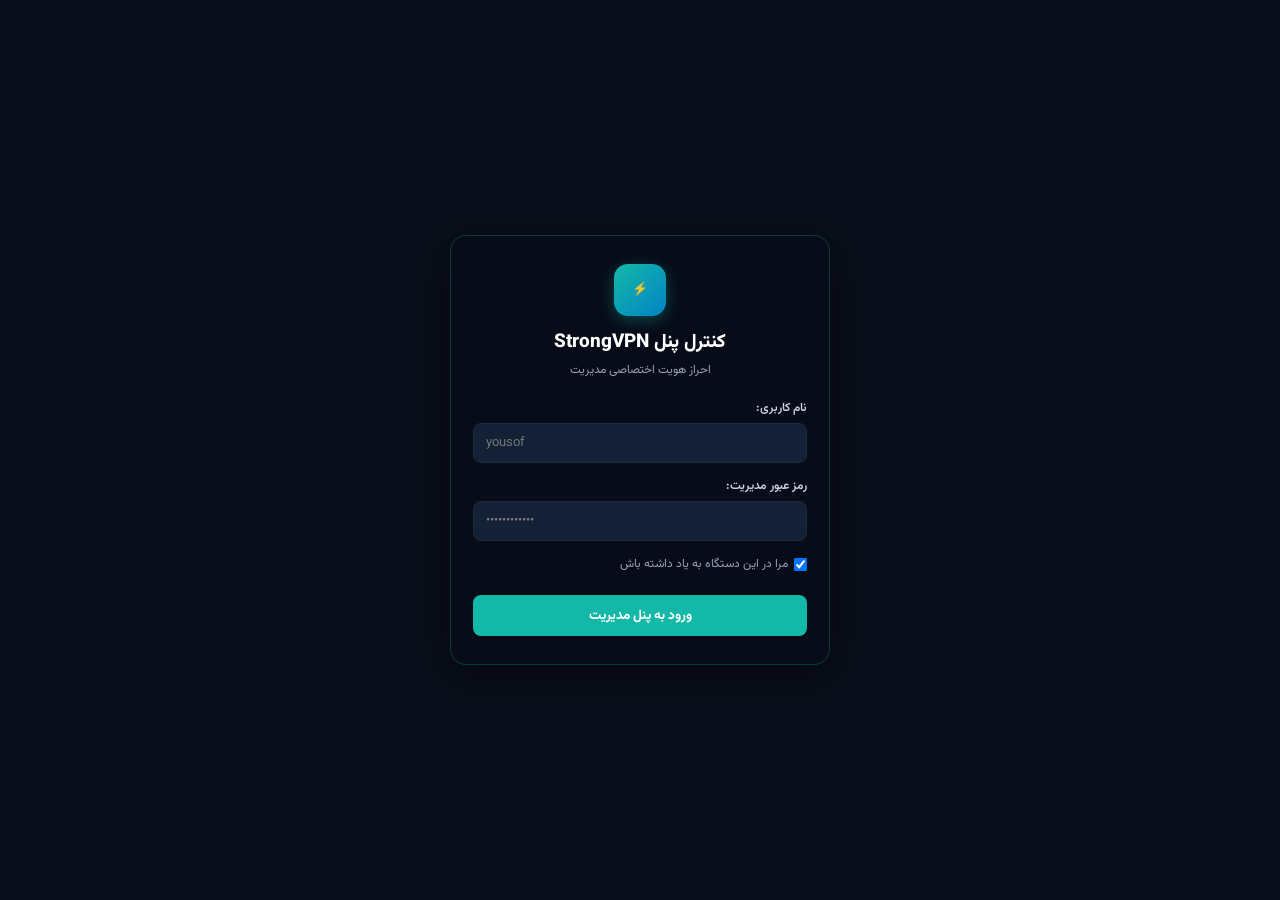
==== index.html @ 5b7fba74 "fix(panel): fix user info/renewal history modal button and api endpoints" ====
<!DOCTYPE html>
<html lang="fa" dir="rtl">
<head>
  <meta charset="utf-8">
  <meta name="viewport" content="width=device-width, initial-scale=1.0, maximum-scale=1.0, user-scalable=no, viewport-fit=cover">
  <meta name="apple-mobile-web-app-capable" content="yes">
  <meta name="apple-mobile-web-app-status-bar-style" content="black-translucent">
  <meta name="format-detection" content="telephone=no">
  <title>کنترل پنل مدیریت StrongVPN</title>
  <link rel="preconnect" href="https://fonts.googleapis.com">
  <link rel="preconnect" href="https://fonts.gstatic.com" crossorigin>
  <link href="https://fonts.googleapis.com/css2?family=Vazirmatn:wght@300;400;500;600;700;800;900&display=swap" rel="stylesheet">
  <style>
    
    /* ===== THEME & DESIGN TOKENS (HIGH-END VISUAL DESIGN & MINIMALIST UI) ===== */
    :root {
      --sidebar-w: 220px;
      --sidebar-bg: #0b1120;
      --sidebar-border: rgba(255, 255, 255, 0.06);
      --sidebar-hover: #131c31;
      --sidebar-text: #94a3b8;
      --sidebar-text-active: #ffffff;
      --teal: #14b8a6;
      --teal-hover: #0d9488;
      --teal-soft: rgba(20, 184, 166, 0.12);
      --bg-main: #f3f6fa;
      --card-bg: #ffffff;
      --card-border: #e2e8f0;
      --card-border-subtle: #f1f5f9;
      --text-main: #0f172a;
      --text-muted: #64748b;
      --text-sub: #94a3b8;
      --text: #0f172a;
      --input-bg: #ffffff;
      --input-border: #cbd5e1;
      --input-focus: #14b8a6;
      --table-stripe: #f8fafc;
      --table-hover: rgba(20, 184, 166, 0.04);
      --table-header-bg: #f8fafc;
      --modal-bg: #ffffff;
      --modal-border: #e2e8f0;
      --pill-inactive-bg: #f1f5f9;
      --pill-inactive-border: #e2e8f0;
      --pill-inactive-text: #475569;
      --pill-active-bg: #14b8a6;
      --pill-active-text: #ffffff;
      --card-shadow: 0 1px 3px rgba(15, 23, 42, 0.04), 0 4px 12px rgba(15, 23, 42, 0.02);
      --danger: #ef4444;
      --danger-bg: #fef2f2;
      --danger-border: #fecaca;
      --warning: #f59e0b;
      --warning-bg: #fffbeb;
      --warning-border: #fde68a;
      --success: #10b981;
      --success-bg: #ecfdf5;
      --success-border: #a7f3d0;
      --accent: #14b8a6;
      --accent-rgb: 20, 184, 166;
      --primary: #14b8a6;
      --font-base: 13px;
      --radius: 12px;
      --radius-sm: 8px;
    }

    [data-theme="dark"] {
      --sidebar-bg: #070c18;
      --sidebar-border: rgba(255, 255, 255, 0.06);
      --sidebar-hover: #10192d;
      --sidebar-text: #94a3b8;
      --sidebar-text-active: #38bdf8;
      --bg-main: #070b14;
      --card-bg: #0d1527;
      --card-border: rgba(255, 255, 255, 0.08);
      --card-border-subtle: rgba(255, 255, 255, 0.04);
      --text-main: #f8fafc;
      --text-muted: #94a3b8;
      --text-sub: #64748b;
      --text: #f8fafc;
      --input-bg: #121c32;
      --input-border: rgba(255, 255, 255, 0.12);
      --input-focus: #14b8a6;
      --table-stripe: rgba(255, 255, 255, 0.015);
      --table-hover: rgba(20, 184, 166, 0.08);
      --table-header-bg: #0a1120;
      --modal-bg: #0d1527;
      --modal-border: rgba(255, 255, 255, 0.1);
      --pill-inactive-bg: rgba(255, 255, 255, 0.05);
      --pill-inactive-border: rgba(255, 255, 255, 0.08);
      --pill-inactive-text: #94a3b8;
      --pill-active-bg: #14b8a6;
      --pill-active-text: #ffffff;
      --card-shadow: 0 4px 20px -2px rgba(0, 0, 0, 0.45);
      --danger-bg: rgba(239, 68, 68, 0.12);
      --danger-border: rgba(239, 68, 68, 0.25);
      --warning-bg: rgba(245, 158, 11, 0.12);
      --warning-border: rgba(245, 158, 11, 0.25);
      --success-bg: rgba(16, 185, 129, 0.12);
      --success-border: rgba(16, 185, 129, 0.25);
    }

    /* Tabular numbers for clean financial & traffic metrics */
    .data-table td, .metric-val, .users-kpi-value, .badge, .status-tag, .traffic-bytes {
      font-variant-numeric: tabular-nums;
    }

    /* Modern Theme Toggle Button */
    .theme-toggle-btn {
      width: 36px;
      height: 36px;
      border-radius: 10px;
      background: var(--pill-inactive-bg);
      border: 1px solid var(--pill-inactive-border);
      color: var(--text-main);
      display: inline-flex;
      align-items: center;
      justify-content: center;
      cursor: pointer;
      transition: all 0.2s cubic-bezier(0.16, 1, 0.3, 1);
      flex-shrink: 0;
    }
    .theme-toggle-btn:hover {
      background: var(--teal-soft);
      color: var(--teal);
      border-color: rgba(20, 184, 166, 0.35);
      transform: translateY(-1px);
    }
    .theme-toggle-btn:active {
      transform: scale(0.95);
    }
    [data-theme="dark"] .theme-toggle-btn .moon-icon { display: none; }
    [data-theme="dark"] .theme-toggle-btn .sun-icon { display: block; }
    :root:not([data-theme="dark"]) .theme-toggle-btn .sun-icon { display: none; }
    :root:not([data-theme="dark"]) .theme-toggle-btn .moon-icon { display: block; }

    /* Quick Search Input with Clear Button */
    .quick-search-box {
      position: relative;
      display: inline-flex;
      align-items: center;
    }
    .quick-search-box input {
      padding-right: 32px !important;
      padding-left: 28px !important;
      height: 36px;
      border-radius: 10px;
      background: var(--input-bg);
      color: var(--text-main);
      border: 1px solid var(--input-border);
      font-family: inherit;
      font-size: 12px;
      transition: all 0.2s;
    }
    .quick-search-box input:focus {
      border-color: var(--teal);
      box-shadow: 0 0 0 3px rgba(20, 184, 166, 0.15);
      outline: none;
    }
    .quick-search-box .search-svg-icon {
      position: absolute;
      right: 10px;
      color: var(--text-muted);
      pointer-events: none;
    }
    .quick-search-box .search-clear-btn {
      position: absolute;
      left: 8px;
      width: 18px;
      height: 18px;
      border-radius: 50%;
      background: rgba(148, 163, 184, 0.2);
      border: none;
      color: var(--text-muted);
      display: none;
      align-items: center;
      justify-content: center;
      font-size: 10px;
      cursor: pointer;
      line-height: 1;
      transition: all 0.15s;
    }
    .quick-search-box .search-clear-btn:hover {
      background: rgba(239, 68, 68, 0.2);
      color: var(--danger);
    }

    /* ===== UNIFIED USERS TOOLBAR & CATEGORY / SORT BAR ===== */
    .users-toolbar-container {
      display: flex;
      flex-direction: column;
      gap: 12px;
      margin-bottom: 14px;
    }
    .users-toolbar-row {
      display: flex;
      align-items: center;
      justify-content: space-between;
      gap: 12px;
      flex-wrap: wrap;
    }
    .segmented-filter-bar {
      display: inline-flex;
      background: var(--pill-inactive-bg);
      border: 1px solid var(--pill-inactive-border);
      border-radius: 9999px;
      padding: 3px;
      gap: 3px;
      overflow-x: auto;
      max-width: 100%;
      scrollbar-width: none;
      -webkit-overflow-scrolling: touch;
    }
    .segmented-filter-bar::-webkit-scrollbar { display: none; }
    .seg-btn {
      display: inline-flex;
      align-items: center;
      gap: 6px;
      padding: 5px 13px;
      font-size: 12px;
      font-weight: 500;
      color: var(--pill-inactive-text);
      background: transparent;
      border: none;
      border-radius: 9999px;
      cursor: pointer;
      transition: all 0.2s cubic-bezier(0.16, 1, 0.3, 1);
      white-space: nowrap;
      font-family: inherit;
    }
    .seg-btn:hover {
      color: var(--text-main);
      background: rgba(255, 255, 255, 0.08);
    }
    .seg-btn.active {
      color: var(--pill-active-text) !important;
      background: var(--pill-active-bg) !important;
      font-weight: 600;
      box-shadow: 0 1px 4px rgba(20, 184, 166, 0.35);
    }
    .status-indicator-dot {
      width: 7px;
      height: 7px;
      border-radius: 50%;
      display: inline-block;
    }
    .status-indicator-dot.online { background: #10b981; box-shadow: 0 0 6px rgba(16, 185, 129, 0.6); }
    .status-indicator-dot.depleting { background: #f59e0b; box-shadow: 0 0 6px rgba(245, 158, 11, 0.6); }
    .status-indicator-dot.ended { background: #ef4444; box-shadow: 0 0 6px rgba(239, 68, 68, 0.6); }
    .status-indicator-dot.disabled { background: #94a3b8; }

    /* Sort Control Bar & Pills */
    .sort-control-bar {
      display: inline-flex;
      align-items: center;
      gap: 8px;
      flex-wrap: wrap;
    }
    .sort-bar-label {
      display: inline-flex;
      align-items: center;
      gap: 5px;
      font-size: 11.5px;
      font-weight: 600;
      color: var(--text-muted);
    }
    .sort-pills-group {
      display: inline-flex;
      background: var(--pill-inactive-bg);
      border: 1px solid var(--pill-inactive-border);
      border-radius: 9999px;
      padding: 2px;
      gap: 2px;
    }
    .sort-pill-btn {
      display: inline-flex;
      align-items: center;
      gap: 5px;
      padding: 4px 11px;
      font-size: 11.5px;
      font-weight: 500;
      color: var(--pill-inactive-text);
      background: transparent;
      border: none;
      border-radius: 9999px;
      cursor: pointer;
      transition: all 0.18s cubic-bezier(0.16, 1, 0.3, 1);
      white-space: nowrap;
      font-family: inherit;
    }
    .sort-pill-btn:hover {
      color: var(--text-main);
    }
    .sort-pill-btn.active {
      color: #ffffff !important;
      background: #0d9488 !important;
      font-weight: 600;
      box-shadow: 0 1px 3px rgba(13, 148, 136, 0.35);
    }
    .users-count-pill {
      display: inline-flex;
      align-items: center;
      gap: 5px;
      font-size: 11px;
      font-weight: 600;
      color: var(--teal);
      background: var(--teal-soft);
      padding: 3px 9px;
      border-radius: 9999px;
      border: 1px solid rgba(20, 184, 166, 0.25);
    }
    .sort-icon-indicator {
      font-size: 11px;
      color: var(--teal);
      margin-right: 4px;
    }


    * { box-sizing: border-box; margin: 0; padding: 0; font-family: 'Vazirmatn', -apple-system, BlinkMacSystemFont, sans-serif; }
    html, body { background-color: var(--bg-main); color: var(--text-main); font-size: var(--font-base); direction: rtl; }

    /* ---------------- LOGIN SCREEN ---------------- */
    #loginView {
      min-height: 100vh;
      display: flex;
      align-items: center;
      justify-content: center;
      background: #090e1a;
      padding: 16px;
    }
    .login-card {
      width: 100%;
      max-width: 380px;
      background: var(--sidebar-bg);
      border: 1px solid rgba(20, 184, 166, 0.25);
      box-shadow: 0 10px 40px rgba(0,0,0,0.5);
      border-radius: 16px;
      padding: 28px 22px;
      text-align: center;
      color: #fff;
    }
    .login-card.shake { animation: shakeAnim 0.35s ease-in-out; }
    @keyframes shakeAnim {
      0%, 100% { transform: translateX(0); }
      20%, 60% { transform: translateX(-8px); }
      40%, 80% { transform: translateX(8px); }
    }
    .login-logo {
      width: 52px;
      height: 52px;
      border-radius: 14px;
      background: linear-gradient(135deg, #14b8a6, #0284c7);
      display: flex;
      align-items: center;
      justify-content: center;
      margin: 0 auto 12px;
      box-shadow: 0 4px 15px rgba(20, 184, 166, 0.35);
    }
    .login-card h2 { font-size: 19px; font-weight: 800; margin-bottom: 4px; }
    .login-card p { font-size: 12px; color: var(--sidebar-text); margin-bottom: 20px; }
    .login-error {
      background: rgba(239, 68, 68, 0.15);
      border: 1px solid rgba(239, 68, 68, 0.3);
      color: #f87171;
      padding: 8px 12px;
      border-radius: 8px;
      font-size: 12px;
      font-weight: 600;
      margin-bottom: 14px;
      display: none;
    }
    .login-field { margin-bottom: 14px; text-align: right; }
    .login-field label { display: block; font-size: 12px; font-weight: 600; color: #cbd5e1; margin-bottom: 6px; }
    .login-field input {
      width: 100%;
      background: #142036;
      border: 1px solid #1e293b;
      border-radius: 8px;
      color: #fff;
      padding: 9px 12px;
      font-size: 13px;
      outline: none;
      transition: border 0.15s;
    }
    .login-field input:focus { border-color: var(--teal); }
    .login-btn {
      width: 100%;
      background: var(--teal);
      color: #fff;
      border: none;
      padding: 10px;
      border-radius: 8px;
      font-size: 13.5px;
      font-weight: 700;
      cursor: pointer;
      transition: background 0.15s;
      margin-top: 6px;
    }
    .login-btn:hover { background: var(--teal-hover); }

    /* ---------------- MAIN APP SHELL ---------------- */
    #appShell { display: none; }

    /* ---------------- FIXED SIDEBAR (210px) ---------------- */
    .sidebar {
      position: fixed;
      top: 0;
      right: 0;
      bottom: 0;
      width: var(--sidebar-w);
      background: var(--sidebar-bg);
      border-left: 1px solid rgba(255, 255, 255, 0.07);
      display: flex;
      flex-direction: column;
      justify-content: space-between;
      z-index: 100;
      padding: 14px 10px;
      user-select: none;
    }
    .brand-box {
      display: flex;
      align-items: center;
      gap: 10px;
      padding: 4px 6px 14px;
      border-bottom: 1px solid rgba(255, 255, 255, 0.08);
      margin-bottom: 12px;
    }
    .brand-icon {
      width: 32px;
      height: 32px;
      border-radius: 8px;
      background: linear-gradient(135deg, #14b8a6, #0284c7);
      display: flex;
      align-items: center;
      justify-content: center;
      color: #fff;
      font-size: 16px;
      flex-shrink: 0;
    }
    .brand-title { font-size: 14px; font-weight: 800; color: #fff; line-height: 1.2; }
    .brand-sub { font-size: 10.5px; color: var(--sidebar-text); }

    .nav-sections { flex: 1; overflow-y: auto; display: flex; flex-direction: column; gap: 4px; }
    .nav-section-label {
      font-size: 10px;
      font-weight: 700;
      color: #475569;
      text-transform: uppercase;
      padding: 10px 8px 4px;
      letter-spacing: 0.5px;
    }
    .nav-item {
      background: transparent;
      border: none;
      color: var(--sidebar-text);
      display: flex;
      align-items: center;
      gap: 9px;
      padding: 8px 10px;
      border-radius: 8px;
      font-size: 12.5px;
      font-weight: 500;
      cursor: pointer;
      width: 100%;
      text-align: right;
      transition: all 0.15s ease;
      position: relative;
    }
    .nav-item:hover {
      background: var(--sidebar-hover);
      color: #f8fafc;
    }
    .nav-item.active {
      background: var(--teal-soft);
      color: var(--teal);
      font-weight: 700;
    }
    .nav-item.active::before {
      content: '';
      position: absolute;
      right: 0;
      top: 6px;
      bottom: 6px;
      width: 3px;
      background: var(--teal);
      border-radius: 0 4px 4px 0;
    }
    .nav-badge {
      margin-right: auto;
      background: #1e293b;
      color: #cbd5e1;
      font-size: 10px;
      font-weight: 700;
      padding: 1px 6px;
      border-radius: 999px;
    }
    .nav-item.active .nav-badge {
      background: var(--teal);
      color: #fff;
    }

    .sidebar-footer {
      border-top: 1px solid rgba(255, 255, 255, 0.08);
      padding-top: 10px;
      display: flex;
      flex-direction: column;
      gap: 8px;
    }
    .status-mini-card {
      background: #132038;
      border: 1px solid rgba(255,255,255,0.06);
      border-radius: 8px;
      padding: 8px 10px;
      display: flex;
      align-items: center;
      justify-content: space-between;
      font-size: 11px;
      color: #cbd5e1;
    }
    .status-dot {
      width: 7px;
      height: 7px;
      border-radius: 50%;
      background: var(--success);
      display: inline-block;
    }
    .btn-side-action {
      background: transparent;
      border: 1px solid rgba(255, 255, 255, 0.1);
      color: var(--sidebar-text);
      padding: 6px 10px;
      border-radius: 6px;
      font-size: 11.5px;
      cursor: pointer;
      text-align: center;
      transition: all 0.15s;
    }
    .btn-side-action:hover { background: rgba(255,255,255,0.05); color: #fff; }
    .btn-side-action.danger:hover { border-color: rgba(239,68,68,0.4); color: #f87171; }

    /* ---------------- MAIN CONTENT AREA ---------------- */
    .main-content {
      margin-right: var(--sidebar-w);
      min-height: 100vh;
      background: var(--bg-main);
      padding: 14px 20px 80px;
      display: flex;
      flex-direction: column;
      overflow-x: hidden;
      box-sizing: border-box;
      max-width: calc(100vw - var(--sidebar-w));
    }

    /* Top Header Bar */
    .top-header {
      display: flex;
      align-items: center;
      justify-content: space-between;
      gap: 12px;
      margin-bottom: 12px;
      padding-bottom: 10px;
      border-bottom: 1px solid var(--card-border);
      flex-wrap: wrap;
    }
    .header-titles h1 { font-size: 17px; font-weight: 800; color: var(--text-main); margin: 0; }
    .header-titles p { font-size: 11.5px; color: var(--text-muted); margin: 2px 0 0; }
    .header-controls {
      display: flex;
      align-items: center;
      gap: 8px;
      flex-wrap: wrap;
    }
    .quick-search-box {
      position: relative;
      min-width: 220px;
    }
    .quick-search-box input {
      width: 100%;
      height: 32px;
      background: #fff;
      border: 1px solid var(--card-border);
      border-radius: 8px;
      padding: 0 30px 0 10px;
      font-size: 12px;
      outline: none;
      transition: border 0.15s;
    }
    .quick-search-box input:focus { border-color: var(--teal); }
    .quick-search-box .icon {
      position: absolute;
      right: 9px;
      top: 50%;
      transform: translateY(-50%);
      color: var(--text-sub);
      font-size: 13px;
    }
    .btn-refresh {
      height: 32px;
      padding: 0 12px;
      background: #fff;
      border: 1px solid var(--card-border);
      border-radius: 8px;
      color: var(--text-main);
      font-size: 12px;
      font-weight: 600;
      cursor: pointer;
      display: inline-flex;
      align-items: center;
      gap: 6px;
      transition: all 0.15s;
    }
    .btn-refresh:hover { border-color: var(--teal); color: var(--teal); }
    .hamburger-btn {
      display: none;
      height: 32px;
      padding: 0 10px;
      background: #fff;
      border: 1px solid var(--card-border);
      border-radius: 8px;
      font-size: 16px;
      cursor: pointer;
    }

    /* Card System */
    .card {
      background: var(--card-bg);
      border: 1px solid var(--card-border);
      border-radius: var(--radius);
      padding: 14px;
      margin-bottom: 12px;
      box-shadow: 0 1px 2px rgba(0, 0, 0, 0.03);
    }
    .card-header {
      display: flex;
      align-items: center;
      justify-content: space-between;
      margin-bottom: 12px;
      padding-bottom: 8px;
      border-bottom: 1px solid var(--card-border);
    }
    .card-title {
      font-size: 13.5px;
      font-weight: 700;
      color: var(--text-main);
      display: flex;
      align-items: center;
      gap: 7px;
    }
    .card-subtitle { font-size: 11px; color: var(--text-muted); font-weight: normal; }

    /* Metrics Bar (4 Indicators) */
    .metrics-bar {
      display: grid;
      grid-template-columns: repeat(4, 1fr);
      gap: 12px;
      margin-bottom: 12px;
    }
    .metric-card {
      background: #fff;
      border: 1px solid var(--card-border);
      border-radius: var(--radius);
      padding: 12px 14px;
      box-shadow: 0 1px 2px rgba(0, 0, 0, 0.03);
      display: flex;
      flex-direction: column;
      justify-content: space-between;
    }
    .metric-top {
      display: flex;
      align-items: center;
      justify-content: space-between;
      font-size: 11.5px;
      color: var(--text-muted);
      margin-bottom: 4px;
    }
    .metric-badge {
      font-size: 10px;
      font-weight: 600;
      padding: 2px 6px;
      border-radius: 6px;
      background: #f1f5f9;
      color: var(--text-muted);
    }
    .metric-badge.live { background: rgba(16, 185, 129, 0.12); color: #059669; }
    .metric-badge.teal { background: rgba(20, 184, 166, 0.12); color: #0d9488; }
    .metric-val {
      font-size: 22px;
      font-weight: 800;
      color: var(--text-main);
      line-height: 1.1;
      font-variant-numeric: tabular-nums;
      margin-bottom: 2px;
    }
    .metric-sub { font-size: 11px; color: var(--text-sub); }

    /* Compact 2-Col Overview Layout */
    .overview-grid {
      display: grid;
      grid-template-columns: 1fr 1fr;
      gap: 12px;
    }
    .status-list {
      display: flex;
      flex-direction: column;
      gap: 8px;
    }
    .status-row {
      display: flex;
      align-items: center;
      justify-content: space-between;
      padding: 8px 10px;
      background: #f8fafc;
      border: 1px solid var(--card-border);
      border-radius: 8px;
      font-size: 12px;
    }
    .status-tag {
      display: inline-flex;
      align-items: center;
      gap: 6px;
      font-size: 11.5px;
      font-weight: 600;
    }
    .dot { width: 7px; height: 7px; border-radius: 50%; }
    .dot.green { background: var(--success); }
    .dot.red { background: var(--danger); }
    .dot.yellow { background: var(--warning); }
    .dot.teal { background: var(--teal); }
    .dot.gray { background: #94a3b8; }

    .quick-actions-grid {
      display: grid;
      grid-template-columns: 1fr 1fr;
      gap: 8px;
    }
    .quick-act-btn {
      background: #f8fafc;
      border: 1px solid var(--card-border);
      border-radius: 8px;
      padding: 10px;
      font-size: 12px;
      font-weight: 600;
      color: var(--text-main);
      cursor: pointer;
      display: flex;
      align-items: center;
      gap: 8px;
      transition: all 0.15s;
    }
    .quick-act-btn:hover {
      background: #fff;
      border-color: var(--teal);
      color: var(--teal);
      box-shadow: 0 2px 6px rgba(0,0,0,0.05);
    }

    /* Tab Panels */
    .tab-panel { display: none; }
    .tab-panel.active { display: block; }

    /* Segmented Filter Bar */
    .segmented-filter-bar {
      display: flex;
      align-items: center;
      gap: 6px;
      background: #e2e8f0;
      padding: 3px;
      border-radius: 10px;
      margin-bottom: 12px;
      overflow-x: auto;
    }
    .seg-btn {
      background: transparent;
      border: none;
      color: var(--text-muted);
      padding: 6px 12px;
      border-radius: 8px;
      font-size: 12px;
      font-weight: 600;
      cursor: pointer;
      display: inline-flex;
      align-items: center;
      gap: 6px;
      white-space: nowrap;
      transition: all 0.15s;
    }
    .seg-btn.active {
      background: #fff;
      color: var(--text-main);
      box-shadow: 0 1px 3px rgba(0,0,0,0.08);
    }

    /* Table Styles */
    .table-wrap {
      overflow-x: auto;
      border: 1px solid var(--card-border);
      border-radius: 8px;
      background: #fff;
    }
    table.data-table {
      width: 100%;
      border-collapse: collapse;
      text-align: right;
      font-size: 12.5px;
    }
    table.data-table thead tr {
      background: #f8fafc;
      border-bottom: 1px solid var(--card-border);
      color: var(--text-muted);
      font-size: 11.5px;
      font-weight: 600;
    }
    table.data-table th { padding: 10px 12px; white-space: nowrap; }
    table.data-table td { padding: 10px 12px; border-bottom: 1px solid #f1f5f9; vertical-align: middle; }
    table.data-table tbody tr:hover { background: #f8fafc; }

    .empty-state {
      text-align: center;
      padding: 28px 16px;
      color: var(--text-muted);
      font-size: 12.5px;
    }
    .empty-state-icon { font-size: 28px; margin-bottom: 6px; }

    /* Alert Banner */
    .alert-banner {
      padding: 9px 12px;
      border-radius: 8px;
      font-size: 12px;
      font-weight: 600;
      display: flex;
      align-items: center;
      gap: 8px;
      margin-bottom: 12px;
    }
    .alert-banner.warning {
      background: var(--warning-bg);
      border: 1px solid #fde68a;
      color: #b45309;
    }
    .alert-banner.danger {
      background: var(--danger-bg);
      border: 1px solid var(--danger-border);
      color: #b91c1c;
    }

    /* Form Rows & Inputs */
    .form-row-inline {
      display: grid;
      grid-template-columns: 180px 1fr;
      align-items: center;
      gap: 12px;
      padding: 8px 0;
      border-bottom: 1px solid #f1f5f9;
    }
    .form-row-inline:last-child { border-bottom: none; }
    .form-row-inline label {
      font-size: 12.5px;
      font-weight: 600;
      color: var(--text-main);
    }
    .form-input {
      height: 34px;
      border: 1px solid var(--card-border);
      border-radius: 6px;
      padding: 0 10px;
      font-size: 12.5px;
      color: var(--text-main);
      background: #fff;
      outline: none;
      width: 100%;
      transition: border 0.15s;
    }
    .form-input:focus { border-color: var(--teal); }
    textarea.form-input {
      height: auto;
      min-height: 70px;
      padding: 8px 10px;
      line-height: 1.4;
    }

    /* Danger Zone */
    .danger-zone-card {
      background: var(--danger-bg);
      border: 1px solid var(--danger-border);
      border-radius: var(--radius);
      padding: 14px;
      margin-top: 14px;
    }
    .danger-zone-header {
      display: flex;
      align-items: center;
      gap: 6px;
      color: #991b1b;
      font-size: 13px;
      font-weight: 700;
      margin-bottom: 6px;
    }
    .danger-zone-desc { font-size: 11.5px; color: #b91c1c; margin-bottom: 12px; }

    /* Announcement 2-Column Grid */
    .announcement-grid {
      display: grid;
      grid-template-columns: 1.2fr 1fr;
      gap: 16px;
      align-items: start;
    }
    .type-selector {
      display: flex;
      gap: 6px;
      margin-bottom: 12px;
    }
    .type-chip {
      flex: 1;
      padding: 6px 8px;
      border: 1px solid var(--card-border);
      border-radius: 6px;
      font-size: 11.5px;
      font-weight: 600;
      text-align: center;
      cursor: pointer;
      background: #f8fafc;
      color: var(--text-muted);
      transition: all 0.15s;
    }
    .type-chip.selected {
      background: var(--teal-soft);
      border-color: var(--teal);
      color: var(--teal);
    }

    /* Mobile Popup Preview Frame */
    .phone-preview-box {
      background: #0f172a;
      border: 1px solid #334155;
      border-radius: 18px;
      padding: 18px 14px;
      color: #fff;
      box-shadow: 0 10px 25px rgba(0,0,0,0.15);
      position: sticky;
      top: 14px;
    }
    .phone-preview-title {
      font-size: 11px;
      color: #94a3b8;
      text-align: center;
      margin-bottom: 12px;
      font-weight: 600;
    }
    .preview-modal-card {
      background: #1e293b;
      border: 1px solid #38bdf8;
      border-radius: 14px;
      padding: 16px;
      text-align: center;
      transition: all 0.2s;
    }
    .prev-icon { font-size: 26px; margin-bottom: 6px; }
    .prev-title { font-size: 14px; font-weight: 700; color: #fff; margin-bottom: 6px; }
    .prev-body { font-size: 12px; color: #cbd5e1; line-height: 1.4; margin-bottom: 14px; }
    .prev-action-btn {
      background: var(--teal);
      color: #fff;
      border: none;
      padding: 8px 16px;
      border-radius: 8px;
      font-size: 12px;
      font-weight: 700;
      width: 100%;
      cursor: pointer;
      margin-bottom: 6px;
    }
    .prev-close-btn {
      background: transparent;
      color: #94a3b8;
      border: none;
      font-size: 11px;
      cursor: pointer;
    }

    /* Action Buttons */
    .btn {
      height: 32px;
      padding: 0 14px;
      border-radius: 6px;
      font-size: 12.5px;
      font-weight: 600;
      cursor: pointer;
      display: inline-flex;
      align-items: center;
      justify-content: center;
      gap: 6px;
      border: 1px solid transparent;
      transition: all 0.15s ease;
    }
    .btn-teal { background: var(--teal); color: #fff; }
    .btn-teal:hover { background: var(--teal-hover); }
    .btn-danger { background: var(--danger); color: #fff; }
    .btn-danger-outline {
      background: #fff;
      border-color: var(--danger-border);
      color: var(--danger);
    }
    .btn-danger-outline:hover { background: var(--danger-bg); }
    .btn-outline {
      background: #fff;
      border: 1px solid var(--card-border);
      color: var(--text-main);
    }
    .btn-outline:hover { border-color: var(--teal); color: var(--teal); }

    /* Switch */
    .switch-wrap { display: inline-flex; align-items: center; gap: 8px; cursor: pointer; }
    .switch-ui {
      position: relative;
      width: 36px;
      height: 20px;
      background: #cbd5e1;
      border-radius: 999px;
      transition: background 0.2s;
    }
    .switch-ui::after {
      content: '';
      position: absolute;
      top: 2px;
      right: 2px;
      width: 16px;
      height: 16px;
      background: #fff;
      border-radius: 50%;
      transition: transform 0.2s;
    }
    input[type="checkbox"]:checked + .switch-ui { background: var(--teal); }
    input[type="checkbox"]:checked + .switch-ui::after { transform: translateX(-16px); }
    .switch-wrap input { display: none; }

    /* Floating Save Bar */
    .floating-save-bar {
      position: fixed;
      bottom: 16px;
      left: calc(50% - 105px);
      transform: translateX(-50%) translateY(140%);
      background: var(--sidebar-bg);
      border: 1px solid rgba(20, 184, 166, 0.4);
      box-shadow: 0 10px 30px rgba(0,0,0,0.35);
      border-radius: 12px;
      padding: 10px 18px;
      display: flex;
      align-items: center;
      gap: 16px;
      z-index: 999;
      color: #fff;
      transition: transform 0.25s cubic-bezier(0.16, 1, 0.3, 1), opacity 0.25s;
      opacity: 0;
      pointer-events: none;
    }
    .floating-save-bar.visible {
      transform: translateX(-50%) translateY(0);
      opacity: 1;
      pointer-events: auto;
    }
    .floating-save-bar .title { font-size: 12.5px; font-weight: 700; color: #f8fafc; }
    .floating-save-bar .actions { display: flex; align-items: center; gap: 8px; }

    /* Toast */
    #toast {
      position: fixed;
      top: 16px;
      left: 50%;
      transform: translateX(-50%) translateY(-150%);
      background: #0f172a;
      color: #fff;
      padding: 9px 18px;
      border-radius: 8px;
      font-size: 12.5px;
      font-weight: 600;
      box-shadow: 0 8px 25px rgba(0,0,0,0.25);
      z-index: 10000;
      transition: transform 0.25s ease, opacity 0.25s;
      opacity: 0;
      pointer-events: none;
      display: flex;
      align-items: center;
      gap: 8px;
    }
    #toast.show {
      transform: translateX(-50%) translateY(0);
      opacity: 1;
      pointer-events: auto;
    }
    #toast.error { background: var(--danger); }

    /* Sidebar Backdrop for Mobile (Smooth iOS dismiss) */
    .sidebar-backdrop {
      display: none;
      position: fixed;
      inset: 0;
      background: rgba(10, 16, 29, 0.68);
      backdrop-filter: blur(5px);
      -webkit-backdrop-filter: blur(5px);
      z-index: 998;
      opacity: 0;
      transition: opacity 0.25s ease;
      pointer-events: none;
    }
    .sidebar-backdrop.active {
      display: block;
      opacity: 1;
      pointer-events: auto;
    }

    /* Responsive & Mobile First Polishing (iOS / Android) */
    @media (max-width: 860px) {
      body {
        padding-bottom: env(safe-area-inset-bottom, 20px);
      }
      .sidebar {
        transform: translateX(100%);
        transition: transform 0.28s cubic-bezier(0.16, 1, 0.3, 1);
        z-index: 999;
        box-shadow: -8px 0 25px rgba(0,0,0,0.4);
      }
      .sidebar.mobile-open {
        transform: translateX(0);
      }
      .main-content {
        margin-right: 0;
        padding: 10px 12px 90px;
      }
      .hamburger-btn {
        display: inline-flex;
        align-items: center;
        justify-content: center;
        width: 38px;
        height: 38px;
        border-radius: 10px;
        font-size: 18px;
      }
      .top-header {
        gap: 10px;
        padding-bottom: 8px;
      }
      .header-controls {
        width: 100%;
        display: flex;
        flex-direction: column;
        gap: 8px;
      }
      .quick-search-box {
        width: 100%;
        min-width: 100%;
      }
      .quick-search-box input {
        height: 38px;
        font-size: 16px !important; /* Prevents iOS Safari auto-zoom */
      }
      .btn-refresh {
        width: 100%;
        height: 36px;
        justify-content: center;
      }
      .metrics-bar { grid-template-columns: repeat(2, 1fr); }
      .overview-grid { grid-template-columns: 1fr; }
      .announcement-grid { grid-template-columns: 1fr; }
      .floating-save-bar {
        left: 50%;
        width: 94%;
        justify-content: space-between;
        bottom: max(14px, env(safe-area-inset-bottom));
      }

      /* Inputs font-size 16px on mobile prevents iOS Safari unwanted auto-zoom */
      input[type="text"],
      input[type="password"],
      input[type="number"],
      select,
      textarea {
        font-size: 16px !important;
      }

      /* Modal responsive styling */
      .app-modal {
        padding: 18px 14px !important;
        margin: 8px !important;
        max-height: 92vh !important;
        border-radius: 18px !important;
      }

      /* User Cards Polish */
      .mobile-user-card {
        padding: 14px 12px !important;
        border-radius: 14px !important;
      }
    }

    @media (max-width: 480px) {
      .metrics-bar { grid-template-columns: 1fr; }
      .form-row-inline { grid-template-columns: 1fr; gap: 6px; }
      .users-kpi-grid { grid-template-columns: 1fr; }
      .brand-title { font-size: 16px; }
      .header-titles h1 { font-size: 16px; }
    }

    /* Modal System & Overlays */
    .app-modal-overlay {
      position: fixed;
      top: 0;
      left: 0;
      right: 0;
      bottom: 0;
      background: rgba(10, 16, 29, 0.82);
      backdrop-filter: blur(8px);
      -webkit-backdrop-filter: blur(8px);
      z-index: 9999;
      display: none;
      align-items: center;
      justify-content: center;
      padding: 16px;
      overflow-y: auto;
    }
    .app-modal-overlay.active,
    .app-modal-overlay[style*="display: flex"] {
      display: flex !important;
    }
    .app-modal {
      background: #0f172a;
      border: 1px solid rgba(255, 255, 255, 0.12);
      box-shadow: 0 25px 60px -15px rgba(0, 0, 0, 0.8), 0 0 0 1px rgba(255, 255, 255, 0.06);
      border-radius: 20px;
      width: 100%;
      max-width: 520px;
      max-height: 90vh;
      overflow-y: auto;
      padding: 24px;
      position: relative;
      color: #f1f5f9;
      animation: modalFadeIn 0.22s cubic-bezier(0.16, 1, 0.3, 1);
      box-sizing: border-box;
    }
    @keyframes modalFadeIn {
      from { transform: scale(0.96) translateY(8px); opacity: 0; }
      to { transform: scale(1) translateY(0); opacity: 1; }
    }

    /* Modal Form Elements */
    .app-modal .form-grid {
      display: flex;
      flex-direction: column;
      gap: 14px;
    }
    .app-modal .form-group {
      display: flex;
      flex-direction: column;
    }
    .app-modal label {
      display: block;
      font-size: 12.5px;
      font-weight: 600;
      color: #cbd5e1;
      margin-bottom: 6px;
    }
    .app-modal input[type="text"],
    .app-modal input[type="password"],
    .app-modal input[type="number"],
    .app-modal select {
      background: #1e293b !important;
      border: 1px solid #334155 !important;
      color: #f8fafc !important;
      border-radius: 10px !important;
      padding: 10px 12px !important;
      font-size: 13px !important;
      width: 100% !important;
      outline: none !important;
      box-sizing: border-box !important;
      transition: border-color 0.2s, box-shadow 0.2s !important;
      font-family: inherit;
    }
    .app-modal input:focus,
    .app-modal select:focus {
      border-color: var(--teal, #14b8a6) !important;
      box-shadow: 0 0 0 3px rgba(20, 184, 166, 0.2) !important;
    }
    .app-modal .hint {
      font-size: 11px;
      color: #94a3b8;
      margin-top: 4px;
      line-height: 1.5;
    }
    .btn-xs-pill {
      background: rgba(255, 255, 255, 0.08);
      color: #cbd5e1;
      border: 1px solid rgba(255, 255, 255, 0.15);
      border-radius: 8px;
      padding: 4px 10px;
      font-size: 11.5px;
      font-family: inherit;
      cursor: pointer;
      transition: all 0.2s;
    }
    .btn-xs-pill:hover {
      background: rgba(20, 184, 166, 0.25);
      color: #ffffff;
      border-color: var(--teal, #14b8a6);
    }

    /* Modal Switch Toggle */
    .switch {
      position: relative;
      display: inline-block;
      width: 44px;
      height: 24px;
      flex-shrink: 0;
    }
    .switch input {
      opacity: 0;
      width: 0;
      height: 0;
      position: absolute;
    }
    .switch .slider {
      position: absolute;
      cursor: pointer;
      top: 0; left: 0; right: 0; bottom: 0;
      background-color: rgba(255, 255, 255, 0.18);
      transition: .25s;
      border-radius: 24px;
      border: 1px solid rgba(255, 255, 255, 0.12);
    }
    .switch .slider:before {
      position: absolute;
      content: "";
      height: 18px;
      width: 18px;
      left: 3px;
      bottom: 2px;
      background-color: white;
      transition: .25s;
      border-radius: 50%;
    }
    .switch input:checked + .slider {
      background-color: var(--teal, #14b8a6);
      border-color: var(--teal, #14b8a6);
    }
    .switch input:checked + .slider:before {
      transform: translateX(20px);
    }

    /* Table Compact Switch Toggle (UI/UX Pro Max) */
    .xui-switch {
      position: relative !important;
      display: inline-block !important;
      width: 36px !important;
      height: 20px !important;
      vertical-align: middle !important;
      margin: 0 auto !important;
      flex-shrink: 0 !important;
    }
    .xui-switch input {
      opacity: 0 !important;
      width: 0 !important;
      height: 0 !important;
      position: absolute !important;
    }
    .xui-switch .slider {
      position: absolute !important;
      cursor: pointer !important;
      top: 0 !important; left: 0 !important; right: 0 !important; bottom: 0 !important;
      background-color: #cbd5e1 !important;
      transition: all 0.2s cubic-bezier(0.16, 1, 0.3, 1) !important;
      border-radius: 20px !important;
      border: 1px solid #cbd5e1 !important;
    }
    .xui-switch .slider:before {
      position: absolute !important;
      content: "" !important;
      height: 14px !important;
      width: 14px !important;
      left: 2px !important;
      bottom: 2px !important;
      background-color: white !important;
      transition: all 0.2s cubic-bezier(0.16, 1, 0.3, 1) !important;
      border-radius: 50% !important;
      box-shadow: 0 1px 3px rgba(0, 0, 0, 0.2) !important;
    }
    .xui-switch input:checked + .slider {
      background-color: #10b981 !important;
      border-color: #10b981 !important;
    }
    .xui-switch input:checked + .slider:before {
      transform: translateX(16px) !important;
    }

    /* ===== UI/UX PRO MAX: USERS MODULE & BENTO GRID ===== */
    .users-kpi-grid {
      display: grid;
      grid-template-columns: repeat(4, 1fr);
      gap: 12px;
      margin-bottom: 14px;
    }
    .users-kpi-card {
      background: #ffffff;
      border: 1px solid #e2e8f0;
      border-radius: 14px;
      padding: 14px 16px;
      display: flex;
      align-items: center;
      gap: 12px;
      box-shadow: 0 1px 3px rgba(15, 23, 42, 0.03), 0 4px 12px rgba(15, 23, 42, 0.02);
      transition: transform 0.2s ease, box-shadow 0.2s ease;
    }
    .users-kpi-card:hover {
      transform: translateY(-2px);
      box-shadow: 0 8px 20px -4px rgba(15, 23, 42, 0.08);
      border-color: #cbd5e1;
    }
    .users-kpi-icon {
      width: 42px;
      height: 42px;
      border-radius: 10px;
      display: flex;
      align-items: center;
      justify-content: center;
      font-size: 18px;
      flex-shrink: 0;
    }
    .users-kpi-icon.teal { background: rgba(20, 184, 166, 0.12); color: #0d9488; }
    .users-kpi-icon.green { background: rgba(16, 185, 129, 0.12); color: #059669; }
    .users-kpi-icon.amber { background: rgba(245, 158, 11, 0.12); color: #d97706; }
    .users-kpi-icon.blue { background: rgba(2, 132, 199, 0.12); color: #0284c7; }
    .users-kpi-body {
      flex: 1;
      min-width: 0;
    }
    .users-kpi-label {
      font-size: 11.5px;
      color: #64748b;
      margin-bottom: 3px;
      font-weight: 500;
    }
    .users-kpi-value {
      font-size: 18px;
      font-weight: 700;
      color: #0f172a;
      font-family: 'Vazirmatn', sans-serif;
      font-variant-numeric: tabular-nums;
    }

    /* Modern Users Data Table */
    .user-cell {
      display: flex;
      align-items: center;
      gap: 10px;
      text-align: right;
    }
    .user-avatar-badge {
      width: 36px;
      height: 36px;
      border-radius: 10px;
      background: rgba(20, 184, 166, 0.1);
      border: 1px solid rgba(20, 184, 166, 0.25);
      color: #0d9488;
      display: flex;
      align-items: center;
      justify-content: center;
      font-weight: 700;
      font-size: 12px;
      font-family: monospace;
      flex-shrink: 0;
    }
    .user-name-title {
      font-family: 'JetBrains Mono', ui-monospace, monospace;
      font-size: 13.5px;
      font-weight: 700;
      color: #0f172a;
      direction: ltr;
      unicode-bidi: isolate;
      letter-spacing: 0.5px;
    }
    .user-sub-id {
      font-size: 11px;
      color: #64748b;
      font-family: monospace;
      margin-top: 2px;
      display: flex;
      align-items: center;
      gap: 6px;
    }
    .badge-protocol {
      background: #f1f5f9;
      color: #475569;
      border: 1px solid #e2e8f0;
      border-radius: 4px;
      padding: 1px 5px;
      font-size: 10px;
      font-weight: 600;
    }

    /* Traffic Column */
    .traffic-cell {
      min-width: 155px;
    }
    .traffic-metrics-row {
      display: flex;
      justify-content: space-between;
      align-items: baseline;
      font-size: 11.5px;
      font-family: monospace;
      direction: ltr;
      margin-bottom: 5px;
      font-variant-numeric: tabular-nums;
      color: #475569;
    }
    .traffic-metrics-row strong {
      color: #0f172a;
    }
    .traffic-bar-track {
      width: 100%;
      height: 6px;
      background: #f1f5f9;
      border: 1px solid #e2e8f0;
      border-radius: 999px;
      overflow: hidden;
    }
    .traffic-bar-fill {
      height: 100%;
      border-radius: 999px;
      transition: width 0.3s ease;
    }

    /* Expiry Badge */
    .expiry-cell {
      display: flex;
      flex-direction: column;
      gap: 2px;
    }
    .days-rem-badge {
      display: inline-flex;
      align-items: center;
      gap: 4px;
      padding: 3px 8px;
      border-radius: 6px;
      font-size: 11.5px;
      font-weight: 600;
      white-space: nowrap;
      width: fit-content;
      font-variant-numeric: tabular-nums;
    }
    .days-rem-badge.active,
    .days-rem-badge:not(.expired) {
      background: rgba(16, 185, 129, 0.12);
      color: #059669;
      border: 1px solid rgba(16, 185, 129, 0.25);
    }
    .days-rem-badge.expired {
      background: rgba(239, 68, 68, 0.1);
      color: #dc2626;
      border: 1px solid rgba(239, 68, 68, 0.25);
    }
    .expiry-date-sub {
      font-size: 11px;
      color: #94a3b8;
      font-variant-numeric: tabular-nums;
      font-family: monospace;
    }

    /* Device Limit Select */
    .app-limit-select {
      background: #f8fafc;
      border: 1px solid #cbd5e1;
      border-radius: 8px;
      color: #0f172a;
      font-size: 11.5px;
      padding: 5px 8px;
      font-weight: 600;
      font-family: inherit;
      cursor: pointer;
      outline: none;
      transition: border-color 0.2s;
    }
    .app-limit-select:focus {
      border-color: var(--teal);
    }

    /* Location Flags Cluster */
    .country-pills-row {
      display: inline-flex;
      align-items: center;
      gap: 4px;
      flex-wrap: nowrap;
      white-space: nowrap;
    }
    .country-pill {
      display: inline-flex;
      align-items: center;
      gap: 3px;
      background: #f8fafc;
      border: 1px solid #e2e8f0;
      border-radius: 6px;
      padding: 2px 6px;
      font-size: 10.5px;
      font-weight: 600;
      color: #475569;
    }

    /* Table Actions */
    .xui-actions-cell {
      display: flex;
      align-items: center;
      justify-content: center;
      gap: 6px;
    }
    .btn-action-edit {
      display: inline-flex;
      align-items: center;
      gap: 5px;
      background: rgba(20, 184, 166, 0.12);
      color: #0d9488;
      border: 1px solid rgba(20, 184, 166, 0.3);
      border-radius: 8px;
      padding: 5px 10px;
      font-size: 11.5px;
      font-weight: 700;
      cursor: pointer;
      transition: all 0.15s ease;
      font-family: inherit;
      white-space: nowrap;
    }
    .btn-action-edit:hover {
      background: #14b8a6;
      color: #ffffff;
      border-color: #14b8a6;
      box-shadow: 0 2px 8px rgba(20, 184, 166, 0.35);
    }
    .xui-action-btn {
      width: 30px;
      height: 30px;
      border-radius: 8px;
      display: inline-flex;
      align-items: center;
      justify-content: center;
      background: #f8fafc;
      border: 1px solid #e2e8f0;
      color: #64748b;
      cursor: pointer;
      transition: all 0.15s ease;
      outline: none;
    }
    .xui-action-btn:hover {
      background: #e2e8f0;
      color: #0f172a;
    }
    .xui-action-btn.danger:hover {
      background: #fef2f2;
      color: #ef4444;
      border-color: #fecaca;
    }

    #xuiUsersMobileCards {
      display: none;
    }

    @media (max-width: 860px) {
      .users-kpi-grid { grid-template-columns: repeat(2, 1fr); }
      .table-wrap { display: none; }
      #xuiUsersMobileCards { display: block; }
    }
    @media (max-width: 480px) {
      .users-kpi-grid { grid-template-columns: 1fr; }
    }
  </style>
</head>
<body>

<div id="toast">پیام سیستم</div>

<!-- 1. LOGIN SCREEN GATE -->
<div id="loginView">
  <div class="login-card" id="loginCard">
    <div class="login-logo">⚡</div>
    <h2>کنترل پنل StrongVPN</h2>
    <p>احراز هویت اختصاصی مدیریت</p>

    <div class="login-error" id="loginError">نام کاربری یا رمز عبور اشتباه است!</div>

    <form onsubmit="handleLogin(event)">
      <div class="login-field">
        <label>نام کاربری:</label>
        <input type="text" id="loginUser" placeholder="yousof" dir="ltr" required autocomplete="username">
      </div>
      <div class="login-field">
        <label>رمز عبور مدیریت:</label>
        <input type="password" id="loginPass" placeholder="••••••••••••" dir="ltr" required autocomplete="current-password">
      </div>
      <div style="display: flex; align-items: center; justify-content: space-between; margin-bottom: 16px; font-size: 12px; color: var(--sidebar-text);">
        <label style="display: flex; align-items: center; gap: 6px; cursor: pointer;">
          <input type="checkbox" id="rememberMe" checked>
          <span>مرا در این دستگاه به یاد داشته باش</span>
        </label>
      </div>
      <button type="submit" class="login-btn">ورود به پنل مدیریت</button>
    </form>
  </div>
</div>

<!-- 2. MAIN APP SHELL -->
<div id="appShell">
  <!-- Fixed Sidebar (210px) -->
  <div class="sidebar-backdrop" id="sidebarBackdrop" onclick="toggleMobileSidebar()"></div>
  <aside class="sidebar" id="sidebar">
    <div class="brand-box">
      <div class="brand-icon">⚡</div>
      <div>
        <div class="brand-title">StrongVPN</div>
        <div class="brand-sub">کنترل پنل مرکزی</div>
      </div>
    </div>

    <nav class="nav-sections">
      <div class="nav-section-label">عمومی</div>
      <button type="button" class="nav-item active" data-tab="overview" onclick="switchNavTab('overview')">
        <span>📊</span> <span>نمای کلی</span>
      </button>
      <button type="button" class="nav-item" data-tab="users" onclick="switchNavTab('users')">
        <span>👥</span> <span>کاربران</span>
        <span class="nav-badge" id="sideBadgeUsers">0</span>
      </button>

      <div class="nav-section-label">زیرساخت</div>
      <button type="button" class="nav-item" data-tab="servers" onclick="switchNavTab('servers')">
        <span>🌐</span> <span>سرورها و شبکه</span>
      </button>
      <button type="button" class="nav-item" data-tab="announcement" onclick="switchNavTab('announcement')">
        <span>📢</span> <span>اطلاعیه و تبلیغات</span>
      </button>

      <div class="nav-section-label">پیکربندی</div>
      <button type="button" class="nav-item" data-tab="settings" onclick="switchNavTab('settings')">
        <span>⚙️</span> <span>تنظیمات اپلیکیشن</span>
      </button>
      <button type="button" class="nav-item" data-tab="versions" onclick="switchNavTab('versions')">
        <span>📦</span> <span>نسخه‌ها و APK</span>
      </button>
    </nav>

    <div class="sidebar-footer">
      <div class="status-mini-card">
        <span style="display: flex; align-items: center; gap: 6px;">
          <span class="status-dot"></span>
          <span id="connStatus">متصل به سرور</span>
        </span>
        <span style="font-size: 10px; color: #64748b;" id="lastUpdatedLabel">لحظاتی پیش</span>
      </div>
      <button type="button" class="btn-side-action" onclick="fetchDashboardStats(); fetchXuiUsers(); fetchCurrentConfig();">🔄 تلاش مجدد / تازه‌سازی</button>
      <button type="button" class="btn-side-action danger" onclick="handleLogout()">🚪 خروج از حساب</button>
    </div>
  </aside>

  <!-- Main Content Area -->
  <main class="main-content">
    <!-- Top Header -->
    <header class="top-header">
      <div style="display: flex; align-items: center; gap: 12px;">
        <button type="button" class="hamburger-btn" onclick="toggleMobileSidebar()" title="منوی ناوبری">
          <svg width="18" height="18" viewBox="0 0 24 24" fill="none" stroke="currentColor" stroke-width="2"><line x1="3" y1="12" x2="21" y2="12"></line><line x1="3" y1="6" x2="21" y2="6"></line><line x1="3" y1="18" x2="21" y2="18"></line></svg>
        </button>
        <div class="header-titles">
          <h1 id="headerTitle">نمای کلی</h1>
          <p id="headerSubtitle">وضعیت سیستم، کاربران و سرورها در یک نگاه</p>
        </div>
      </div>

      <div class="header-controls">
        <button type="button" class="theme-toggle-btn" id="themeToggleBtn" onclick="toggleTheme()" title="تغییر حالت شب و روز">
          <svg class="sun-icon" width="16" height="16" viewBox="0 0 24 24" fill="none" stroke="currentColor" stroke-width="2"><circle cx="12" cy="12" r="5"></circle><line x1="12" y1="1" x2="12" y2="3"></line><line x1="12" y1="21" x2="12" y2="23"></line><line x1="4.22" y1="4.22" x2="5.64" y2="5.64"></line><line x1="18.36" y1="18.36" x2="19.78" y2="19.78"></line><line x1="1" y1="12" x2="3" y2="12"></line><line x1="21" y1="12" x2="23" y2="12"></line><line x1="4.22" y1="19.78" x2="5.64" y2="18.36"></line><line x1="18.36" y1="5.64" x2="19.78" y2="4.22"></line></svg>
          <svg class="moon-icon" width="16" height="16" viewBox="0 0 24 24" fill="none" stroke="currentColor" stroke-width="2"><path d="M21 12.79A9 9 0 1 1 11.21 3 7 7 0 0 0 21 12.79z"></path></svg>
        </button>
        <div class="quick-search-box">
          <svg class="search-svg-icon" width="14" height="14" viewBox="0 0 24 24" fill="none" stroke="currentColor" stroke-width="2"><circle cx="11" cy="11" r="8"></circle><line x1="21" y1="21" x2="16.65" y2="16.65"></line></svg>
          <input type="text" id="xuiSearchInput" placeholder="جستجوی کاربر، شماره یا شناسه..." oninput="renderFilteredXuiUsers()">
          <button type="button" class="search-clear-btn" id="searchClearBtn" onclick="clearXuiSearch()" title="پاک کردن جستجو">✕</button>
        </div>
        <button type="button" class="btn-refresh" onclick="fetchDashboardStats(); fetchXuiUsers(); fetchCurrentConfig(); showToast('در حال دریافت اطلاعات تازه...');">
          <svg width="14" height="14" viewBox="0 0 24 24" fill="none" stroke="currentColor" stroke-width="2"><path d="M21.5 2v6h-6M2.5 22v-6h6M2 11.5a10 10 0 0 1 18.8-4.3M22 12.5a10 10 0 0 1-18.8 4.2"/></svg>
          <span>بروزرسانی داده‌ها</span>
        </button>
      </div>
    </header>

    <!-- SECTION 1: OVERVIEW TAB -->
    <section class="tab-panel active" id="tab-overview">
      <!-- 4 Indicators Metrics Bar -->
      <div class="metrics-bar">
        <div class="metric-card">
          <div class="metric-top">
            <span>کل کاربران</span>
            <span class="metric-badge live">۲۴ ساعت</span>
          </div>
          <div class="metric-val" id="statUsers">--</div>
          <div class="metric-sub">مشترکین ثبت‌شده در پنل</div>
        </div>

        <div class="metric-card">
          <div class="metric-top">
            <span>دستگاه‌های آنلاین</span>
            <span class="metric-badge live">زنده</span>
          </div>
          <div class="metric-val" id="statSessions" style="color: var(--teal);">--</div>
          <div class="metric-sub">نشست‌های فعال اپلیکیشن</div>
        </div>

        <div class="metric-card">
          <div class="metric-top">
            <span>این‌باندهای فعال</span>
            <span class="metric-badge">VLESS • Trojan</span>
          </div>
          <div class="metric-val" id="statInbounds">--</div>
          <div class="metric-sub">نودهای در حال سرویس‌دهی</div>
        </div>

        <div class="metric-card">
          <div class="metric-top">
            <span>مصرف کل دوره</span>
            <span class="metric-badge teal">دوره جاری</span>
          </div>
          <div class="metric-val" id="statBandwidth">1.84 TB</div>
          <div class="metric-sub">حجم کل مصرف کاربران</div>
        </div>
      </div>

      <!-- 2-Column Overview Details -->
      <div class="overview-grid">
        <!-- Compact System Status Card -->
        <div class="card">
          <div class="card-header">
            <div class="card-title">
              <span>🩺</span>
              <span>وضعیت سلامت سیستم و سرویس‌ها</span>
            </div>
            <span class="badge" style="background: rgba(16,185,129,0.12); color:#059669; padding:2px 8px; border-radius:999px; font-size:11px;">زنده</span>
          </div>
          <div class="status-list">
            <div class="status-row">
              <span>خطاهای ۲۴ ساعت اخیر کلاینت</span>
              <span class="status-tag" style="color: var(--success);"><span class="dot green"></span> <span id="statErrors">۰ خطا</span></span>
            </div>
            <div class="status-row">
              <span>همگام‌سازی مخزن و اپلیکیشن</span>
              <span class="status-tag" style="color: var(--success);"><span class="dot green"></span> برقرار و همگام</span>
            </div>
            <div class="status-row">
              <span>اتصال به ورکر کلودفلر (auth.djanah99.ir)</span>
              <span class="status-tag" style="color: var(--teal);"><span class="dot teal"></span> متصل (D1 + KV)</span>
            </div>
            <div class="status-row">
              <span>اتصال مستقیم به پنل ۳X-UI</span>
              <span class="status-tag" style="color: var(--success);"><span class="dot green"></span> نودهای ایران/آلمان فعال</span>
            </div>
          </div>
        </div>

        <!-- Quick Access Card -->
        <div class="card">
          <div class="card-header">
            <div class="card-title">
              <span>⚡</span>
              <span>دسترسی سریع به کارهای پرتکرار</span>
            </div>
          </div>
          <div class="quick-actions-grid">
            <button type="button" class="quick-act-btn" onclick="switchNavTab('users'); openCreateXuiModal();">
              <span style="font-size: 16px;">👤</span>
              <span>افزودن کاربر جدید</span>
            </button>
            <button type="button" class="quick-act-btn" onclick="switchNavTab('announcement');">
              <span style="font-size: 16px;">📢</span>
              <span>ارسال اطلاعیه بازشو</span>
            </button>
            <button type="button" class="quick-act-btn" onclick="switchNavTab('servers');">
              <span style="font-size: 16px;">🌐</span>
              <span>افزودن سرور / کانفیگ</span>
            </button>
            <button type="button" class="quick-act-btn" onclick="switchNavTab('versions');">
              <span style="font-size: 16px;">📦</span>
              <span>انتشار نسخه جدید APK</span>
            </button>
          </div>
        </div>
      </div>
    </section>

    <!-- SECTION 2: USERS TAB -->
        <!-- SECTION 2: USERS TAB (Dual: 3X-UI + Cloudflare D1 App Users) -->
    <section class="tab-panel" id="tab-users">
      <!-- Subtabs and Global Action Bar -->
      <div style="display: flex; justify-content: space-between; align-items: center; gap: 10px; margin-bottom: 12px; flex-wrap: wrap;">
        <div style="display: flex; gap: 8px;">
          <button type="button" class="btn btn-outline active" id="subtab-btn-xui" onclick="switchUsersSubTab('xui')" style="font-weight: 700;">
            👥 کاربران ۳X-UI (پنل مرکزی) <span id="badge-xui-users" class="badge" style="background: rgba(20,184,166,0.15); color: #0d9488; margin-right: 4px;">509</span>
          </button>
          <button type="button" class="btn btn-outline" id="subtab-btn-internal" onclick="switchUsersSubTab('internal')" style="font-weight: 700;">
            ☁️ کاربران اپلیکیشن (دیتابیس D1) <span id="badge-internal-users" class="badge" style="background: rgba(2,132,199,0.15); color: #0284c7; margin-right: 4px;">511</span>
          </button>
        </div>
        <div style="display: flex; gap: 8px; flex-wrap: wrap;">
          <button type="button" class="btn btn-teal" id="btnSyncAllUsers" onclick="syncAllUsersToD1()">
            🔄 همگام‌سازی سراسری با دیتابیس و اپ
          </button>
          <button type="button" class="btn btn-outline" onclick="openCreateXuiModal()">
            + کاربر جدید ۳X-UI
          </button>
        </div>
      </div>

      <!-- SUBTAB 1: 3X-UI Users -->
      <div id="subtab-content-xui">
        <!-- Bento KPI Summary Grid (UI/UX Pro Max) -->
        <div class="users-kpi-grid">
          <div class="users-kpi-card">
            <div class="users-kpi-icon teal">👥</div>
            <div class="users-kpi-body">
              <div class="users-kpi-label">کل مشترکین ۳X-UI</div>
              <div class="users-kpi-value" id="kpiTotalUsers">۵۳۳</div>
            </div>
          </div>
          <div class="users-kpi-card">
            <div class="users-kpi-icon green">🟢</div>
            <div class="users-kpi-body">
              <div class="users-kpi-label">سرویس‌های آنلاین</div>
              <div class="users-kpi-value" id="kpiOnlineUsers" style="color: #059669;">--</div>
            </div>
          </div>
          <div class="users-kpi-card">
            <div class="users-kpi-icon amber">⏳</div>
            <div class="users-kpi-body">
              <div class="users-kpi-label">رو به اتمام یا منقضی</div>
              <div class="users-kpi-value" id="kpiWarningUsers" style="color: #d97706;">--</div>
            </div>
          </div>
          <div class="users-kpi-card">
            <div class="users-kpi-icon blue">⚡</div>
            <div class="users-kpi-body">
              <div class="users-kpi-label">کل ترافیک مصرفی</div>
              <div class="users-kpi-value" id="kpiTotalTraffic" style="color: #0284c7; direction: ltr;">--</div>
            </div>
          </div>
        </div>

        <div class="card">
          <div class="card-header" style="display: flex; justify-content: space-between; align-items: center; flex-wrap: wrap; gap: 8px;">
            <div class="card-title">
              <span>👥</span>
              <span>مدیریت مشترکین ۳X-UI و اختصاص رمز ورود اپلیکیشن</span>
            </div>
            <div id="xuiFilteredCountText" class="users-count-pill">در حال بارگذاری...</div>
          </div>

          <!-- Unified Toolbar: Status Filters + Sort Controls -->
          <div class="users-toolbar-container">
            <div class="users-toolbar-row">
              <!-- Segmented Filter Bar -->
              <div class="segmented-filter-bar">
                <button type="button" class="seg-btn active" id="btnFilterAll" onclick="setXuiFilter('all')">همه <span id="xuiStatTotal">(...)</span></button>
                <button type="button" class="seg-btn" id="btnFilterOnline" onclick="setXuiFilter('online')"><span class="status-indicator-dot online"></span> آنلاین <span id="xuiStatOnline">(0)</span></button>
                <button type="button" class="seg-btn" id="btnFilterDepleting" onclick="setXuiFilter('depleting')"><span class="status-indicator-dot depleting"></span> رو به اتمام <span id="xuiStatDepleting">(0)</span></button>
                <button type="button" class="seg-btn" id="btnFilterEnded" onclick="setXuiFilter('ended')"><span class="status-indicator-dot ended"></span> منقضی <span id="xuiStatEnded">(0)</span></button>
                <button type="button" class="seg-btn" id="btnFilterDisabled" onclick="setXuiFilter('disabled')"><span class="status-indicator-dot disabled"></span> غیرفعال <span id="xuiStatDisabled">(0)</span></button>
              </div>

              <!-- Sort Controls (Newest / Oldest / Traffic / Expiry) -->
              <div class="sort-control-bar">
                <span class="sort-bar-label">
                  <svg width="13" height="13" viewBox="0 0 24 24" fill="none" stroke="currentColor" stroke-width="2"><polyline points="7 15 12 20 17 15"></polyline><line x1="12" y1="9" x2="12" y2="20"></line><polyline points="17 9 12 4 7 9"></polyline><line x1="12" y1="15" x2="12" y2="4"></line></svg>
                  مرتب‌سازی:
                </span>
                <div class="sort-pills-group">
                  <button type="button" class="sort-pill-btn active" data-sort="newest" onclick="setXuiSort('newest')" title="مرتب‌سازی بر اساس جدیدترین کاربران">✨ جدیدترین</button>
                  <button type="button" class="sort-pill-btn" data-sort="oldest" onclick="setXuiSort('oldest')" title="مرتب‌سازی بر اساس قدیمی‌ترین کاربران">⏳ قدیمی‌ترین</button>
                  <button type="button" class="sort-pill-btn" data-sort="traffic_desc" onclick="setXuiSort('traffic_desc')" title="بیشترین مصرف ترافیک">🔥 بیشترین حجم</button>
                  <button type="button" class="sort-pill-btn" data-sort="expiry_asc" onclick="setXuiSort('expiry_asc')" title="نزدیک‌ترین زمان انقضا">⏰ نزدیک به انقضا</button>
                </div>
              </div>
            </div>
          </div>



          <!-- Table View -->
          <div class="table-wrap">
            <table class="data-table">
              <thead>
                <tr>
                  <th style="width: 46px; text-align: center;">وضعیت</th>
                  <th style="min-width: 170px; cursor: pointer;" onclick="handleXuiHeaderSort('user')" title="کلیک برای مرتب‌سازی الفبایی">
                    کاربر و شناسه ساب <span id="sortIconUser" class="sort-icon-indicator">↕</span>
                  </th>
                  <th style="min-width: 160px; cursor: pointer;" onclick="handleXuiHeaderSort('traffic')" title="کلیک برای مرتب‌سازی حجم مصرفی">
                    مصرف ترافیک <span id="sortIconTraffic" class="sort-icon-indicator">↕</span>
                  </th>
                  <th style="min-width: 130px; cursor: pointer;" onclick="handleXuiHeaderSort('expiry')" title="کلیک برای مرتب‌سازی تاریخ انقضا">
                    اعتبار / انقضا <span id="sortIconExpiry" class="sort-icon-indicator">↕</span>
                  </th>
                  <th style="text-align: center; width: 110px;">سقف دستگاه</th>
                  <th style="min-width: 150px;">سرورها و نودها</th>
                  <th style="text-align: center; width: 140px;">عملیات</th>
                </tr>
              </thead>
              <tbody id="xuiUsersTableBody">
                <tr>
                  <td colspan="7">
                    <div class="empty-state">
                      <div class="empty-state-icon">🔄</div>
                      <div>در حال دریافت لیست کاربران از سرور ۳X-UI...</div>
                    </div>
                  </td>
                </tr>
              </tbody>
            </table>
          </div>

          <!-- Mobile Cards Container -->
          <div id="xuiUsersMobileCards" style="margin-top: 10px;"></div>
        </div>
      </div>

      <!-- SUBTAB 2: Internal Cloudflare D1 Users -->
      <div id="subtab-content-internal" style="display: none;">
        <!-- KPI Cards -->
        <div style="display: grid; grid-template-columns: repeat(auto-fit, minmax(200px, 1fr)); gap: 12px; margin-bottom: 14px;">
          <div class="card" style="padding: 14px;">
            <div style="font-size: 11.5px; color: var(--text-muted); margin-bottom: 4px;">👥 کل کاربران دیتابیس اپ</div>
            <div style="display: flex; align-items: baseline; gap: 6px;">
              <span id="intStatTotalUsers" style="font-size: 22px; font-weight: 700; color: var(--text);">0</span>
              <span style="font-size: 11.5px; color: var(--success);">(<span id="intStatActiveUsers">0</span> فعال)</span>
            </div>
          </div>
          <div class="card" style="padding: 14px;">
            <div style="font-size: 11.5px; color: var(--text-muted); margin-bottom: 4px;">📦 کل حجم تخصیص داده شده</div>
            <div style="display: flex; align-items: baseline; gap: 6px;">
              <span id="intStatAllocatedGb" style="font-size: 22px; font-weight: 700; color: var(--teal);">0 GB</span>
            </div>
          </div>
          <div class="card" style="padding: 14px;">
            <div style="font-size: 11.5px; color: var(--text-muted); margin-bottom: 4px;">🔥 حجم مصرف شده تا اکنون</div>
            <div style="display: flex; align-items: baseline; gap: 6px;">
              <span id="intStatUsedGb" style="font-size: 22px; font-weight: 700; color: #ef4444;">0 GB</span>
              <span id="intStatPercent" style="font-size: 11.5px; color: var(--text-muted);">0%</span>
            </div>
          </div>
        </div>

        <!-- Add Internal User Form Card -->
        <div class="card" style="margin-bottom: 14px;">
          <div class="card-header">
            <div class="card-title">
              <span>➕</span>
              <span>افزودن کاربر اختصاصی جدید به دیتابیس اپلیکیشن</span>
            </div>
          </div>
          <div style="display: grid; grid-template-columns: repeat(auto-fit, minmax(210px, 1fr)); gap: 12px; margin-bottom: 12px;">
            <!-- Username -->
            <div>
              <label style="font-size: 11.5px; font-weight: 600; display: block; margin-bottom: 4px;">شماره موبایل یا نام کاربری:</label>
              <div style="display: flex; gap: 6px;">
                <input type="text" class="form-input" id="intNewUsername" placeholder="مثال: 09170058180 یا u4821" dir="ltr" style="flex: 1; font-family: monospace;">
                <button type="button" class="btn btn-teal" onclick="genInternalUsername()" style="padding: 0 10px; font-size: 11.5px; white-space: nowrap; font-weight: 600;">🎲 تصادفی (کوتاه)</button>
              </div>
            </div>

            <!-- Password -->
            <div>
              <label style="font-size: 11.5px; font-weight: 600; display: block; margin-bottom: 4px;">رمز عبور اشتراک:</label>
              <div style="display: flex; gap: 6px;">
                <input type="text" class="form-input" id="intNewPassword" placeholder="رمز ورود به اپ" dir="ltr" style="flex: 1; font-family: monospace;">
                <button type="button" class="btn btn-outline" onclick="genInternalPassword()" style="padding: 0 10px; font-size: 11.5px; white-space: nowrap;">🎲 تصادفی</button>
              </div>
            </div>

            <!-- Manual Volume (GB) -->
            <div>
              <label style="font-size: 11.5px; font-weight: 600; display: block; margin-bottom: 4px;">حجم ترافیک (GB دستی):</label>
              <input type="number" class="form-input" id="intNewQuotaGb" value="10" placeholder="مثلاً: 10" dir="ltr" min="0" step="any" style="font-family: monospace;">
              <div style="display: flex; gap: 4px; margin-top: 5px; flex-wrap: wrap;">
                <button type="button" class="btn-xs-pill" onclick="document.getElementById('intNewQuotaGb').value='10'" style="padding: 2px 7px; font-size: 10.5px;">10GB</button>
                <button type="button" class="btn-xs-pill" onclick="document.getElementById('intNewQuotaGb').value='20'" style="padding: 2px 7px; font-size: 10.5px;">20GB</button>
                <button type="button" class="btn-xs-pill" onclick="document.getElementById('intNewQuotaGb').value='30'" style="padding: 2px 7px; font-size: 10.5px;">30GB</button>
                <button type="button" class="btn-xs-pill" onclick="document.getElementById('intNewQuotaGb').value='50'" style="padding: 2px 7px; font-size: 10.5px;">50GB</button>
                <button type="button" class="btn-xs-pill" onclick="document.getElementById('intNewQuotaGb').value='100'" style="padding: 2px 7px; font-size: 10.5px;">100GB</button>
                <button type="button" class="btn-xs-pill" onclick="document.getElementById('intNewQuotaGb').value='0'" style="padding: 2px 7px; font-size: 10.5px;">نامحدود (0)</button>
              </div>
            </div>

            <!-- Manual Expiration (Days) -->
            <div>
              <label style="font-size: 11.5px; font-weight: 600; display: block; margin-bottom: 4px;">مدت اعتبار / انقضا (روز دستی):</label>
              <input type="number" class="form-input" id="intNewDurationDays" value="30" placeholder="مثلاً: 30" dir="ltr" min="0" style="font-family: monospace;">
              <div style="display: flex; gap: 4px; margin-top: 5px; flex-wrap: wrap;">
                <button type="button" class="btn-xs-pill" onclick="document.getElementById('intNewDurationDays').value='15'" style="padding: 2px 7px; font-size: 10.5px;">۱۵ روز</button>
                <button type="button" class="btn-xs-pill" onclick="document.getElementById('intNewDurationDays').value='30'" style="padding: 2px 7px; font-size: 10.5px;">۳۰ روز</button>
                <button type="button" class="btn-xs-pill" onclick="document.getElementById('intNewDurationDays').value='60'" style="padding: 2px 7px; font-size: 10.5px;">۶۰ روز</button>
                <button type="button" class="btn-xs-pill" onclick="document.getElementById('intNewDurationDays').value='90'" style="padding: 2px 7px; font-size: 10.5px;">۹۰ روز</button>
                <button type="button" class="btn-xs-pill" onclick="document.getElementById('intNewDurationDays').value='0'" style="padding: 2px 7px; font-size: 10.5px;">بدون انقضا (0)</button>
              </div>
            </div>

            <!-- Max Devices -->
            <div>
              <label style="font-size: 11.5px; font-weight: 600; display: block; margin-bottom: 4px;">حداکثر دستگاه مجاز:</label>
              <select class="form-input" id="intNewMaxDevices">
                <option value="1">۱ دستگاه (تک کاربره)</option>
                <option value="2" selected>۲ دستگاه</option>
                <option value="3">۳ دستگاه</option>
                <option value="5">۵ دستگاه</option>
              </select>
            </div>

            <!-- Optional Note -->
            <div>
              <label style="font-size: 11.5px; font-weight: 600; display: block; margin-bottom: 4px;">یادداشت یا نام مشتری (اختیاری):</label>
              <input type="text" class="form-input" id="intNewNote" placeholder="مثال: مشتری تلگرام / تمدیدی">
            </div>
          </div>
          <div style="display: flex; gap: 8px; justify-content: flex-end;">
            <button type="button" class="btn btn-teal" onclick="createInternalUser()">➕ ثبت کاربر در دیتابیس پنل</button>
          </div>
        </div>

        <!-- Internal Users List Card -->
        <div class="card">
          <div class="card-header">
            <div class="card-title">
              <span>📋</span>
              <span>لیست زنده کاربران دیتابیس D1 اپلیکیشن</span>
            </div>
            <button type="button" class="btn btn-outline" onclick="fetchInternalUsers()">🔄 بروزرسانی جدول</button>
          </div>

          <div style="display: flex; gap: 8px; margin-bottom: 12px; flex-wrap: wrap; align-items: center;">
            <input type="text" class="form-input" id="intSearchInput" placeholder="جستجوی شماره، نام کاربری یا یادداشت..." dir="ltr" style="flex: 2; min-width: 180px;" onkeyup="filterInternalUsers()">
            <select class="form-input" id="intStatusFilter" onchange="filterInternalUsers()" style="flex: 1; min-width: 130px;">
              <option value="all">همه وضعیت‌ها</option>
              <option value="active">فقط فعال</option>
              <option value="volume_exhausted">اتمام حجم</option>
              <option value="time_expired">پایان زمان</option>
              <option value="disabled">غیرفعال</option>
            </select>
            <select class="form-input" id="intSortFilter" onchange="filterInternalUsers()" style="flex: 1; min-width: 150px;">
              <option value="newest" selected>✨ جدیدترین ثبت‌شده</option>
              <option value="oldest">⏳ قدیمی‌ترین ثبت‌شده</option>
              <option value="traffic_desc">🔥 بیشترین مصرف حجم</option>
              <option value="traffic_asc">🌱 کمترین مصرف حجم</option>
              <option value="expiry_asc">⏰ نزدیک‌ترین انقضا</option>
              <option value="name_asc">🔤 نام (الفبا)</option>
            </select>
          </div>

          <div class="table-wrap">
            <table class="data-table">
              <thead>
                <tr>
                  <th>کاربر / شناسه</th>
                  <th>رمز عبور</th>
                  <th>حجم مصرفی / سقف مجاز</th>
                  <th>اعتبار / تایمر</th>
                  <th>دسترسی</th>
                  <th>وضعیت</th>
                  <th style="text-align: center;">عملیات</th>
                </tr>
              </thead>
              <tbody id="internalUsersTableBody">
                <tr>
                  <td colspan="7">
                    <div class="empty-state">
                      <div class="empty-state-icon">🔄</div>
                      <div>در حال دریافت اطلاعات کاربران از دیتابیس پنل...</div>
                    </div>
                  </td>
                </tr>
              </tbody>
            </table>
          </div>
          <div class="cards-mobile-view" id="internalUsersMobileCards"></div>
        </div>
      </div>
    </section>

    <!-- SECTION 3: SERVERS TAB -->
    <section class="tab-panel" id="tab-servers">
      <div class="card">
        <div class="card-header">
          <div class="card-title">
            <span>🌐</span>
            <span>سرورها و زیرساخت ارتباطی</span>
          </div>
          <!-- Subtabs for Servers -->
          <div style="display: flex; gap: 6px;">
            <button type="button" class="btn btn-outline srv-subtab-btn active" data-sub="shared" onclick="switchServersSubTab('shared')">سرورهای مشترک (VIP)</button>
            <button type="button" class="btn btn-outline srv-subtab-btn" data-sub="fallback" onclick="switchServersSubTab('fallback')">کانفیگ‌های رزرو (Fallback)</button>
            <button type="button" class="btn btn-outline srv-subtab-btn" data-sub="free" onclick="switchServersSubTab('free')">سرورهای رایگان برنامه</button>
          </div>
        </div>

        <!-- Warning Alert Banner -->
        <div class="alert-banner warning" id="serverAlertBanner" style="display: none;">
          <span>⚠️</span>
          <span id="serverAlertMsg">یک یا چند نود ممکن است فیلتر شده باشند. لطفاً کانفیگ‌های رزرو را بررسی فرمایید.</span>
        </div>

        <!-- Subtab 1: Shared Configs -->
        <div class="srv-subtab-content" id="srv-subtab-shared">
          <!-- Short Add Form -->
          <div style="background: #f8fafc; border: 1px solid var(--card-border); border-radius: 8px; padding: 12px; margin-bottom: 14px;">
            <div style="font-weight: 700; font-size: 12.5px; margin-bottom: 8px;">➕ افزودن سریع سرور جدید به لیست مشترک:</div>
            <div style="display: grid; grid-template-columns: 140px 1fr 140px 100px; gap: 8px;">
              <input type="text" class="form-input" id="newSharedName" placeholder="نام سرور (مثال: آلمان 🇩🇪)">
              <input type="text" class="form-input" id="newSharedUri" placeholder="vless://... یا trojan://..." dir="ltr">
              <input type="text" class="form-input" id="newSharedCountry" placeholder="کد کشور (DE, TR, FI)">
              <button type="button" class="btn btn-teal" onclick="addNewSharedConfig()">افزودن</button>
            </div>
          </div>

          <div class="table-wrap">
            <table class="data-table">
              <thead>
                <tr>
                  <th style="width: 44px; text-align: center;">وضعیت</th>
                  <th>نام سرور</th>
                  <th>کشور</th>
                  <th>پروتکل و آدرس</th>
                  <th style="text-align: center;">عملیات</th>
                </tr>
              </thead>
              <tbody id="sharedConfigsTableBody">
                <tr><td colspan="5" class="empty-state">در حال بارگذاری سرورهای مشترک...</td></tr>
              </tbody>
            </table>
          </div>
        </div>

        <!-- Subtab 2: Fallback Configs -->
        <div class="srv-subtab-content" id="srv-subtab-fallback" style="display: none;">
          <div style="margin-bottom: 10px; font-size: 12px; color: var(--text-muted);">
            کانفیگ‌های اضطراری در هنگام اختلال شدید یا فیلتر بودن دامنه اشتراک توسط اپلیکیشن استفاده می‌شوند:
          </div>
          <textarea class="form-input" id="fallbackConfigs" dir="ltr" style="font-family: monospace; min-height: 140px;" oninput="markFormDirty()" placeholder="vless://...&#10;trojan://..."></textarea>
          <div style="display: flex; justify-content: flex-end; margin-top: 8px;">
            <button type="button" class="btn btn-teal" onclick="saveAndCommitToGitHub()">ذخیره کانفیگ‌های رزرو</button>
          </div>
        </div>

        <!-- Subtab 3: Free Configs -->
        <div class="srv-subtab-content" id="srv-subtab-free" style="display: none;">
          <div style="background: #f8fafc; border: 1px solid var(--card-border); border-radius: 8px; padding: 12px; margin-bottom: 14px;">
            <div style="font-weight: 700; font-size: 12.5px; margin-bottom: 8px;">➕ افزودن سرور به لیست رایگان با پاداش تبلیغاتی:</div>
            <div style="display: grid; grid-template-columns: 140px 1fr 100px; gap: 8px;">
              <input type="text" class="form-input" id="newFreeName" placeholder="نام سرور رایگان">
              <input type="text" class="form-input" id="newFreeUri" placeholder="vless://... یا trojan://..." dir="ltr">
              <button type="button" class="btn btn-teal" onclick="addNewFreeConfig()">افزودن</button>
            </div>
          </div>

          <div class="table-wrap">
            <table class="data-table">
              <thead>
                <tr>
                  <th style="width: 44px; text-align: center;">وضعیت</th>
                  <th>نام سرور</th>
                  <th>پروتکل</th>
                  <th style="text-align: center;">عملیات</th>
                </tr>
              </thead>
              <tbody id="freeConfigsTableBody">
                <tr><td colspan="4" class="empty-state">در حال بارگذاری سرورهای رایگان...</td></tr>
              </tbody>
            </table>
          </div>
        </div>
      </div>
    </section>

    <!-- SECTION 4: ANNOUNCEMENT TAB -->
    <section class="tab-panel" id="tab-announcement">
      <div class="card">
        <div class="card-header">
          <div class="card-title">
            <span>📢</span>
            <span>نوتیفیکیشن بازشو و پیام‌های درون‌برنامه (In-App Popup)</span>
          </div>
          <label class="switch-wrap">
            <span style="font-size: 12px; font-weight: 700;" id="switchLabel">فعال</span>
            <input type="checkbox" id="annActive" onchange="updatePreview(); markFormDirty();">
            <span class="switch-ui"></span>
          </label>
        </div>

        <!-- 2-Column Layout -->
        <div class="announcement-grid">
          <!-- Column 1: Form -->
          <div>
            <div style="margin-bottom: 12px;">
              <label style="font-size: 12px; font-weight: 600; display: block; margin-bottom: 6px;">نوع استایل اعلان:</label>
              <div class="type-selector">
                <div class="type-chip selected" data-type="update" onclick="setType('update'); markFormDirty();">⚡ بروزرسانی</div>
                <div class="type-chip" data-type="info" onclick="setType('info'); markFormDirty();">ℹ️ اطلاعیه عمومی</div>
                <div class="type-chip" data-type="warning" onclick="setType('warning'); markFormDirty();">⚠️ هشدار مهم</div>
              </div>
            </div>

            <div style="margin-bottom: 10px;">
              <label style="font-size: 12px; font-weight: 600; display: block; margin-bottom: 4px;">عنوان پیام:</label>
              <input type="text" class="form-input" id="annTitle" placeholder="مثال: سرورهای پرسرعت جدید اضافه شدند" oninput="updatePreview(); markFormDirty();">
            </div>

            <div style="margin-bottom: 10px;">
              <label style="font-size: 12px; font-weight: 600; display: block; margin-bottom: 4px;">متن کامل اطلاعیه برای کاربر:</label>
              <textarea class="form-input" id="annMessage" placeholder="متن پیام را اینجا تایپ کنید..." oninput="updatePreview(); markFormDirty();" style="min-height: 85px;"></textarea>
            </div>

            <div style="display: grid; grid-template-columns: 1fr 1fr; gap: 8px; margin-bottom: 12px;">
              <div>
                <label style="font-size: 12px; font-weight: 600; display: block; margin-bottom: 4px;">متن دکمه اقدام (اختیاری):</label>
                <input type="text" class="form-input" id="annActionText" placeholder="مثال: دانلود نسخه جدید" oninput="updatePreview(); markFormDirty();">
              </div>
              <div>
                <label style="font-size: 12px; font-weight: 600; display: block; margin-bottom: 4px;">لینک دکمه (URL):</label>
                <input type="text" class="form-input" id="annActionUrl" placeholder="https://..." dir="ltr" oninput="updatePreview(); markFormDirty();">
              </div>
            </div>

            <!-- Dedicated Announcement Save Button -->
            <button type="button" class="btn btn-teal" onclick="saveAnnouncementOnly()" style="width: 100%; height: 38px; font-weight: 700; font-size: 13.5px;">
              💾 ذخیره و انتشار مستقیم اطلاعیه در اپلیکیشن
            </button>
            <div style="font-size: 11px; color: var(--text-muted); text-align: center; margin-top: 6px;">
              با کلیک روی این دکمه، اطلاعیه بدون معطلی در دیتابیس ورکر و گیت‌هاب ذخیره می‌شود.
            </div>
          </div>

          <!-- Column 2: Live Mobile Preview -->
          <div class="phone-preview-box">
            <div class="phone-preview-title">📱 پیش‌نمایش نحوه نمایش پاپ‌آپ در صفحه اصلی اپ:</div>
            <div class="preview-modal-card" id="previewModal">
              <div class="prev-icon" id="prevIcon">⚡</div>
              <div class="prev-title" id="prevTitle">عنوان اطلاعیه</div>
              <div class="prev-body" id="prevBody">متن پیام برای کاربران برنامه در اینجا نمایش داده می‌شود.</div>
              <button class="prev-action-btn" id="prevBtn">دانلود نسخه جدید</button>
              <button class="prev-close-btn">بستن</button>
            </div>
          </div>
        </div>
      </div>

      <!-- Home Banner Card -->
      <div class="card" id="homeBannerCard">
        <div class="card-header">
          <div class="card-title">
            <span>🛒</span>
            <span>بنر و دکمه خرید در صفحه اصلی اپلیکیشن</span>
          </div>
          <label class="switch-wrap">
            <input type="checkbox" id="hbEnabled" onchange="markFormDirty()">
            <span class="switch-ui"></span>
          </label>
        </div>
        <div style="display: grid; grid-template-columns: repeat(3, 1fr); gap: 10px; margin-bottom: 10px;">
          <div><label style="font-size: 11.5px; font-weight: 600;">عنوان:</label><input type="text" class="form-input" id="hbTitle" placeholder="خرید و تمدید اشتراک" oninput="markFormDirty()"></div>
          <div><label style="font-size: 11.5px; font-weight: 600;">زیرعنوان:</label><input type="text" class="form-input" id="hbSubtitle" placeholder="خرید آنلاین با تحویل آنی" oninput="markFormDirty()"></div>
          <div><label style="font-size: 11.5px; font-weight: 600;">متن دکمه:</label><input type="text" class="form-input" id="hbButton" placeholder="خرید اشتراک" oninput="markFormDirty()"></div>
        </div>
        <div style="display: flex; justify-content: flex-end;">
          <button type="button" class="btn btn-teal" onclick="saveHomeBanner()">💾 ذخیره بنر خرید</button>
        </div>
      </div>
    </section>

    <!-- SECTION 5: SETTINGS TAB -->
    <section class="tab-panel" id="tab-settings">
      <div class="card">
        <div class="card-header">
          <div class="card-title">
            <span>⚙️</span>
            <span>تنظیمات زیرساخت، سرور و اتصال</span>
          </div>
        </div>

        <div class="form-row-inline">
          <label>آدرس سایت شاپ (Website URL):</label>
          <input type="text" class="form-input" id="siteUrl" dir="ltr" placeholder="https://shop.djanah99.ir" oninput="markFormDirty()">
        </div>

        <div class="form-row-inline">
          <label>آیدی پشتیبانی تلگرام:</label>
          <input type="text" class="form-input" id="supportUrl" dir="ltr" placeholder="https://t.me/daryafti_services" oninput="markFormDirty()">
        </div>

        <div class="form-row-inline">
          <label>آدرس پنل ۳X-UI (Panel Base URL):</label>
          <input type="text" class="form-input" id="panelUrl" dir="ltr" placeholder="https://sel.dev-stong.ir:2083/KZzbJuUKjXkBat0MfS" oninput="markFormDirty()">
        </div>

        <div class="form-row-inline">
          <label>ساب‌دامین اشتراک (Sub-domain):</label>
          <input type="text" class="form-input" id="subDomain" dir="ltr" placeholder="shop.strongdev.space" oninput="markFormDirty()">
        </div>

        <!-- Danger Zone Card -->
                <!-- Card: Worker Gateway & Connection (Anti-Filter Relay) -->
        <div class="card" style="margin-bottom: 12px; background: #f8fafc; border: 1px solid var(--card-border);">
          <div class="card-header">
            <div class="card-title">
              <span>🌐</span>
              <span>درگاه ارتباطی ورکر و دیتابیس (Worker Gateway)</span>
            </div>
            <span class="badge" style="background: #ecfdf5; color: #047857;">پایدار در ایران ✓</span>
          </div>
          <div style="font-size: 12.5px; color: var(--text-muted); margin-bottom: 10px;">
            جهت جلوگیری از خطای فیلترینگ در ایران (Failed to fetch)، پنل به‌صورت خودکار بین سرور ضد فیلتر و کلودفلر جابجا می‌شود:
          </div>
          <div style="display: flex; gap: 8px; align-items: center; max-width: 650px; margin-bottom: 8px; flex-wrap: wrap;">
            <select class="form-input" id="workerEndpointSelect" onchange="changeWorkerEndpoint(this.value)" style="flex: 1; font-family: monospace; font-size: 12.5px; min-width: 250px;">
              <option value="https://hrms.strongdev.space/cf-api">🚀 رله ضد فیلتر هرمس (https://hrms.strongdev.space/cf-api) - پیشنهادی در ایران</option>
              <option value="https://auth.djanah99.ir">☁️ کلودفلر مستقیم (https://auth.djanah99.ir)</option>
              <option value="https://app-sync.yousof-janahi-006.workers.dev">🔄 کلودفلر جایگزین (https://app-sync.yousof-janahi-006.workers.dev)</option>
            </select>
            <button type="button" class="btn btn-teal" onclick="testWorkerConnection()">⚡ تست اتصال زنده</button>
          </div>
          <div style="font-size: 12px; color: var(--text-muted); line-height: 1.6;" id="workerConnectionStatus">
            💡 در صورت بروز خطای ارتباطی روی اینترنت همراه، رله ضد فیلتر هرمس را انتخاب کنید.
          </div>
        </div>

        <!-- Card: GitHub Token & Integration -->
        <div class="card" style="margin-bottom: 12px; background: #f8fafc; border: 1px solid var(--card-border);">
          <div class="card-header">
            <div class="card-title">
              <span>🔐</span>
              <span>توکن دسترسی شخصی گیت‌هاب (GitHub Token)</span>
            </div>
            <span class="badge" style="background: #e0f2fe; color: #0369a1;">y3fd/strongvpn-panel</span>
          </div>
          <div style="font-size: 12.5px; color: var(--text-muted); margin-bottom: 10px;">
            توکن دسترسی گیت‌هاب شما جهت اعمال و کامیت مستقیم فایل config.json روی مخزن:
          </div>
          <div style="display: flex; gap: 8px; align-items: center; max-width: 600px;">
            <input type="password" class="form-input" id="ghTokenInput" placeholder="ghp_..." dir="ltr" style="flex: 1;">
            <button type="button" class="btn btn-outline" onclick="toggleGhTokenVisibility()">👁️ نمایش</button>
            <button type="button" class="btn btn-teal" onclick="saveGhTokenToStorage()">💾 ذخیره در مرورگر</button>
          </div>
          <div style="margin-top: 8px; font-size: 11.5px; color: var(--success);" id="ghTokenStatusText">
            ✓ اتصال به گیت‌هاب و ورکر کلودفلر برقرار است.
          </div>
        </div>

        <div class="danger-zone-card">
          <div class="danger-zone-header">
            <span>⚠️</span>
            <span>بخش عملیات پرریسک و حساس (Danger Zone)</span>
          </div>
          <div class="danger-zone-desc">
            این عملیات بلافاصله روی تمام کلاینت‌های متصل و رکوردهای کش اعمال می‌شوند. لطفاً با احتیاط استفاده کنید:
          </div>
          <div style="display: flex; gap: 8px; flex-wrap: wrap;">
            <button type="button" class="btn btn-danger-outline" onclick="triggerRemoteCachePurge()">🧹 پاک‌سازی کش ریموت اپلیکیشن</button>
            <button type="button" class="btn btn-danger-outline" onclick="syncAllUsersToD1();">🔄 همگام‌سازی اجباری کاربران ۳X-UI</button>
          </div>
        </div>
      </div>
    </section>

    <!-- SECTION 6: VERSIONS TAB -->
    <section class="tab-panel" id="tab-versions">
      <div class="card">
        <div class="card-header">
          <div class="card-title">
            <span>📦</span>
            <span>مدیریت نسخه‌ها و فایل نصب APK</span>
          </div>
        </div>

        <div class="form-row-inline">
          <label>آخرین نسخه منتشرشده (Latest):</label>
          <input type="text" class="form-input" id="latestVersion" placeholder="1.0.7" dir="ltr" oninput="markFormDirty()">
        </div>

        <div class="form-row-inline">
          <label>حداقل نسخه مجاز (Minimum Required):</label>
          <input type="text" class="form-input" id="minVersion" placeholder="1.0.0" dir="ltr" oninput="markFormDirty()">
        </div>

        <div class="form-row-inline">
          <label>لینک مستقیم Universal APK:</label>
          <input type="text" class="form-input" id="apkUrl" placeholder="https://auth.djanah99.ir/download/universal" dir="ltr" oninput="markFormDirty()">
        </div>

        <div class="form-row-inline">
          <label>لینک مستقیم arm64 APK:</label>
          <input type="text" class="form-input" id="apkArm64Url" placeholder="https://auth.djanah99.ir/download/arm64" dir="ltr" oninput="markFormDirty()">
        </div>

        <div class="form-row-inline">
          <label>لینک نسخه ویندوز:</label>
          <input type="text" class="form-input" id="windowsUrl" placeholder="https://auth.djanah99.ir/download/windows" dir="ltr" oninput="markFormDirty()">
        </div>

        <div style="display: flex; justify-content: flex-end; margin-top: 14px;">
          <button type="button" class="btn btn-teal" onclick="saveAndCommitToGitHub()">ذخیره اطلاعات نسخه‌ها</button>
        </div>
      </div>
    </section>

    <!-- Token Box Hidden Component for compat -->
    <div style="display: none;">
      <input type="password" id="ghToken">
      <input type="text" id="cfSecretInput">
    </div>
  </main>

  <!-- Floating Bottom Bar (Only visible when formDirty === true) -->
  <div class="floating-save-bar" id="floatingSaveBar">
    <div class="title">⚠️ تغییرات ذخیره‌نشده در فرم وجود دارد</div>
    <div class="actions">
      <button type="button" class="btn btn-outline" onclick="cancelFormChanges()" style="color: #cbd5e1; border-color: #334155; background: #1e293b;">انصراف / لغو</button>
      <button type="button" class="btn btn-teal" onclick="saveAndCommitToGitHub()">ذخیره و انتشار در اپلیکیشن</button>
    </div>
  </div>
</div>

<!-- MODALS PRESERVED -->
<div class="app-modal-overlay" id="qrModalOverlay" onclick="if(event.target===this) closeQrModal()">
  <div class="app-modal" style="text-align: center; max-width: 420px;">
    <div style="display: flex; justify-content: space-between; align-items: center; margin-bottom: 16px;">
      <h3 style="font-size: 16px; font-weight: 700; color: var(--text);" id="qrModalTitle">کیوآرکد اشتراک</h3>
      <button type="button" onclick="closeQrModal()" style="background: transparent; border: none; color: #94a3b8; font-size: 18px; cursor: pointer;">✕</button>
    </div>
    
    <div style="background: var(--text); padding: 14px; border-radius: 16px; display: inline-block; margin-bottom: 12px; box-shadow: 0 4px 20px rgba(0,0,0,0.5);">
      <img id="qrModalImage" src="" alt="QR" style="width: 200px; height: 200px; display: block;">
    </div>

    <div style="font-size: 11.5px; color: var(--text-muted); margin-bottom: 14px; word-break: break-all; direction: ltr; font-family: monospace; background: rgba(0,0,0,0.25); padding: 8px 10px; border-radius: 8px;" id="qrModalSubInfo">
      جهت اسکن مستقیم با دوربین اپلیکیشن
    </div>

    <div style="display: flex; flex-direction: column; gap: 8px;">
      <button type="button" onclick="openHappDirect()" style="background: linear-gradient(135deg, #10b981, #059669); color: #fff; border: none; padding: 11px; border-radius: 12px; font-weight: 600; cursor: pointer; font-size: 13px; font-family: inherit; display: flex; align-items: center; justify-content: center; gap: 6px; box-shadow: 0 4px 12px rgba(16,185,129,0.3);">
        <span>🚀</span>
        <span>افزودن مستقیم به برنامه Happ (یک‌کلیک)</span>
      </button>

      <button type="button" id="qrCopyUrlBtn" onclick="copyModalSubUrl()" style="background: rgba(255,255,255,0.08); color: var(--text); border: 1px solid var(--card-border); padding: 10px; border-radius: 12px; font-weight: 500; cursor: pointer; font-size: 12.5px; font-family: inherit;">
        📋 کپی لینک ساب اصلی (سرور ایران / بدون فیلتر)
      </button>

      <button type="button" onclick="copyModalHappUrl()" style="background: rgba(255,255,255,0.05); color: var(--text); border: 1px solid var(--card-border); padding: 9px; border-radius: 12px; font-weight: 500; cursor: pointer; font-size: 12px; font-family: inherit;">
        ⚡ کپی لینک مخصوص Happ (happ://add/...)
      </button>

      <button type="button" onclick="copyModalCfUrl()" style="background: rgba(255,255,255,0.05); color: var(--text-muted); border: 1px solid var(--card-border); padding: 8px; border-radius: 12px; font-weight: 400; cursor: pointer; font-size: 11.5px; font-family: inherit;">
        🌐 کپی لینک کمکی کلودفلر (auth.djanah99.ir)
      </button>
    </div>
  </div>
</div>

<!-- Modal: Connected App Devices & Remote Kick (Option C) -->
<div class="app-modal-overlay" id="devicesModalOverlay" onclick="if(event.target===this) closeDevicesModal()">
  <div class="app-modal" style="max-width: 520px;">
    <div style="display: flex; justify-content: space-between; align-items: center; margin-bottom: 16px;">
      <h3 style="font-size: 16px; font-weight: 700; color: var(--text);">
        📱 دستگاه‌های متصل به اپ: <span id="devModalUser" style="color: var(--accent);"></span>
      </h3>
      <button type="button" onclick="closeDevicesModal()" style="background: transparent; border: none; color: #94a3b8; font-size: 18px; cursor: pointer;">✕</button>
    </div>

    <div id="devicesModalList" style="display: flex; flex-direction: column; gap: 10px; max-height: 320px; overflow-y: auto;">
      <div style="color: var(--text-muted); text-align: center; padding: 20px;">در حال دریافت نشست‌های فعال...</div>
    </div>
  </div>
</div>


<!-- Modal: Add Quota / Time to Internal User -->
<div class="app-modal-overlay" id="intQuotaModalOverlay" onclick="if(event.target===this) closeIntQuotaModal()">
  <div class="app-modal" style="max-width: 440px;">
    <div style="display: flex; justify-content: space-between; align-items: center; margin-bottom: 16px;">
      <h3 style="font-size: 16px; font-weight: 700; color: var(--text);">
        ➕ افزایش حجم و زمان: <span id="intQuotaModalUsername" style="color: var(--accent);"></span>
      </h3>
      <button type="button" onclick="closeIntQuotaModal()" style="background: transparent; border: none; color: #94a3b8; font-size: 18px; cursor: pointer;">✕</button>
    </div>

    <input type="hidden" id="intQuotaModalUserId">

    <div class="form-grid">
      <div class="form-group full">
        <label>افزودن حجم (گیگابایت):</label>
        <input type="number" id="intQuotaAddGb" placeholder="مثلاً 5 یا 10 گیگ (0 = بدون تغییر)" min="0" value="10">
        <div class="hint">حجم مشخص شده به سقف مجاز کاربر اضافه می‌شود.</div>
      </div>

      <div class="form-group full">
        <label>افزودن زمان اعتبار:</label>
        <div style="display: flex; gap: 8px;">
          <input type="number" id="intQuotaAddTimeValue" placeholder="مقدار" value="30" style="flex: 1;">
          <select id="intQuotaAddTimeUnit" style="flex: 1;">
            <option value="days" selected>روز</option>
            <option value="hours">ساعت</option>
          </select>
        </div>
        <div class="hint">زمان جدید به اعتبار باقی‌مانده اضافه می‌گردد.</div>
      </div>

      <div class="form-group full" style="margin-top: 10px;">
        <button type="button" onclick="submitIntAddQuota()" style="background: var(--success); color: #04231A; border: none; padding: 12px; border-radius: 12px; font-weight: 700; cursor: pointer; width: 100%; font-family: inherit;">
          💾 ثبت و افزایش آنی اعتبار
        </button>
      </div>
    </div>
  </div>
</div>

<!-- Modal: Edit Internal User -->
<div class="app-modal-overlay" id="intEditModalOverlay" onclick="if(event.target===this) closeIntEditModal()">
  <div class="app-modal" style="max-width: 520px; max-height: 90vh; overflow-y: auto;">
    <div style="display: flex; justify-content: space-between; align-items: center; margin-bottom: 16px;">
      <h3 style="font-size: 16px; font-weight: 700; color: var(--text); display: flex; align-items: center; gap: 8px;">
        <span>✏️</span>
        <span>ویرایش مشخصات، حجم و اعتبار کاربر</span>
      </h3>
      <button type="button" onclick="closeIntEditModal()" style="background: transparent; border: none; color: #94a3b8; font-size: 20px; cursor: pointer; padding: 4px 8px;">✕</button>
    </div>

    <input type="hidden" id="intEditModalUserId">

    <div class="form-grid">
      <div class="form-group full">
        <label>📱 شماره موبایل / شناسه کاربری:</label>
        <input type="text" id="intEditUsername" dir="ltr" placeholder="مثلاً: 09123456789">
      </div>

      <div class="form-group full">
        <label>🔑 رمز عبور ورود به اپلیکیشن:</label>
        <input type="text" id="intEditPassword" dir="ltr" placeholder="رمز عبور کاربر">
      </div>

      <div class="form-group full">
        <label>📦 سقف کل حجم مجاز (گیگابایت - ۰ یعنی نامحدود):</label>
        <input type="number" id="intEditTotalGb" dir="ltr" step="0.5" min="0">
        <div style="display: flex; gap: 6px; margin-top: 6px; flex-wrap: wrap;">
          <button type="button" class="btn-xs-pill" onclick="document.getElementById('intEditTotalGb').value='0'">نامحدود (۰)</button>
          <button type="button" class="btn-xs-pill" onclick="document.getElementById('intEditTotalGb').value='10'">۱۰ گیگ</button>
          <button type="button" class="btn-xs-pill" onclick="document.getElementById('intEditTotalGb').value='25'">۲۵ گیگ</button>
          <button type="button" class="btn-xs-pill" onclick="document.getElementById('intEditTotalGb').value='50'">۵۰ گیگ</button>
          <button type="button" class="btn-xs-pill" onclick="document.getElementById('intEditTotalGb').value='100'">۱۰۰ گیگ</button>
          <button type="button" class="btn-xs-pill" onclick="document.getElementById('intEditTotalGb').value='200'">۲۰۰ گیگ</button>
        </div>
      </div>

      <div class="form-group full" style="background: rgba(255,255,255,0.03); border: 1px solid rgba(255,255,255,0.08); border-radius: 12px; padding: 12px 14px;">
        <div style="display: flex; justify-content: space-between; align-items: center; margin-bottom: 6px;">
          <label style="margin: 0; font-size: 12.5px; color: var(--text); font-weight: 600;">📊 حجم مصرف‌شده کاربر (گیگابایت):</label>
          <span id="intEditUsedInfo" style="font-size: 11.5px; color: var(--accent);"></span>
        </div>
        <div style="display: flex; gap: 8px; align-items: center;">
          <input type="number" id="intEditUsedGb" dir="ltr" step="0.1" min="0" style="flex: 1;">
          <button type="button" onclick="document.getElementById('intEditUsedGb').value='0'; showToast('🔄 حجم مصرفی روی ۰ تنظیم شد');" style="background: rgba(16,185,129,0.15); color: #34d399; border: 1px solid rgba(16,185,129,0.3); border-radius: 10px; padding: 10px 14px; font-size: 12.5px; font-weight: 600; cursor: pointer; white-space: nowrap; font-family: inherit;">
            🔄 صفر کردن مصرف
          </button>
        </div>
        <div class="hint" style="margin-top: 4px;">می‌توانید حجم مصرفی را دستی تغییر دهید یا با دکمه سبز صفر کنید.</div>
      </div>

      <div class="form-group full" style="background: rgba(255,255,255,0.03); border: 1px solid rgba(255,255,255,0.08); border-radius: 12px; padding: 12px 14px;">
        <div style="font-size: 12px; color: #cbd5e1; margin-bottom: 8px;" id="intEditExpiryInfo"></div>
        <label style="font-size: 12.5px; margin-bottom: 6px; font-weight: 600;">⏳ مدیریت تاریخ انقضا و تمدید:</label>
        <select id="intEditValidityType" onchange="onIntEditValidityChange(this)" style="margin-bottom: 8px;">
          <option value="keep">حفظ تاریخ انقضای فعلی (بدون تغییر)</option>
          <option value="extend">➕ افزودن روز به تاریخ انقضا (+روز)</option>
          <option value="today_30">تمدید ۳۰ روز از امروز</option>
          <option value="today_60">تمدید ۶۰ روز از امروز</option>
          <option value="today_90">تمدید ۹۰ روز از امروز</option>
          <option value="unlimited">بی‌نهایت و نامحدود (حذف تاریخ انقضا)</option>
        </select>
        <div id="intEditCustomDaysBox" style="display: none; align-items: center; gap: 8px;">
          <label style="font-size: 12px; margin: 0;">تعداد روز اضافه:</label>
          <input type="number" id="intEditAddDays" dir="ltr" value="30" min="1" style="width: 100px;">
          <span style="font-size: 12px; color: #94a3b8;">روز به اعتبار اضافه شود</span>
        </div>
      </div>

      <div class="form-group">
        <label>🔒 سقف دستگاه‌های مجاز:</label>
        <select id="intEditMaxDevices">
          <option value="1">۱ دستگاه (تک کاربره)</option>
          <option value="2">۲ دستگاه</option>
          <option value="3">۳ دستگاه</option>
          <option value="4">۴ دستگاه</option>
          <option value="5">۵ دستگاه</option>
          <option value="10">۱۰ دستگاه</option>
          <option value="20">۲۰ دستگاه (حداکثر)</option>
        </select>
      </div>

      <div class="form-group">
        <label>🌐 دسته سرورها:</label>
        <select id="intEditServerTier">
          <option value="vip">سرورهای ویژه VIP (لینک اشتراک اختصاصی + دستی)</option>
          <option value="free">سرورهای عمومی / رایگان</option>
        </select>
      </div>

      <div class="form-group">
        <label>⚡ وضعیت حساب:</label>
        <select id="intEditActive">
          <option value="1">✅ فعال</option>
          <option value="0">⛔ غیرفعال و مسدود</option>
        </select>
      </div>

      <div class="form-group">
        <label>📝 نام صاحب حساب / یادداشت:</label>
        <input type="text" id="intEditNote" placeholder="اختیاری">
      </div>

      <div class="form-group full" style="margin-top: 10px;">
        <button type="button" onclick="submitIntEditUser()" style="background: var(--accent); color: var(--accent-ink); border: none; padding: 13px; border-radius: 12px; font-weight: 700; cursor: pointer; width: 100%; font-family: inherit; font-size: 15px; box-shadow: 0 4px 15px rgba(var(--accent-rgb), 0.35);">
          💾 ذخیره تغییرات مشخصات و حجم
        </button>
      </div>
    </div>
  </div>
</div>



<!-- ================= MODAL: ADD CLIENT (3X-UI STYLE) ================= -->
<div class="app-modal-overlay" id="createXuiModalOverlay" onclick="if(event.target===this) closeCreateXuiModal()">
  <div class="app-modal" style="max-width: 520px; max-height: 90vh; overflow-y: auto;">
    <div style="display: flex; justify-content: space-between; align-items: center; margin-bottom: 14px; border-bottom: 1px solid var(--border); padding-bottom: 10px;">
      <h3 style="font-size: 15px; font-weight: 700; color: var(--text); display: flex; align-items: center; gap: 8px; margin: 0;">
        <span style="color: var(--accent);">➕</span>
        <span>افزودن کلاینت جدید (3X-UI)</span>
      </h3>
      <button type="button" onclick="closeCreateXuiModal()" style="background: transparent; border: none; color: var(--text-muted); font-size: 18px; cursor: pointer; padding: 4px 8px;">✕</button>
    </div>

    <div class="form-grid">
      <div class="form-group full">
        <label>شماره موبایل یا شناسه کاربر (Remark):</label>
        <div style="display: flex; gap: 6px;">
          <input type="text" id="newXuiEmail" placeholder="09170008899 یا نام کاربری" dir="ltr" style="flex:1; font-family: monospace;">
          <button type="button" onclick="genXuiUsername()" class="btn-xs-pill" style="height: 38px; padding: 0 10px; font-weight: 600; white-space: nowrap;">🎲 تصادفی (کوتاه)</button>
        </div>
        <div class="hint">شناسه برای ورود در اپلیکیشن و نام کلاینت در 3x-ui است.</div>
      </div>

      <div class="form-group">
        <label>🔑 رمز ورود به اپلیکیشن:</label>
        <div style="display: flex; gap: 6px;">
          <input type="text" id="newXuiPassword" placeholder="خالی = خودکار" dir="ltr" inputmode="numeric" maxlength="9" style="flex:1; font-family: monospace;">
          <button type="button" onclick="genXuiPassword()" class="btn-xs-pill" style="height: 38px; padding: 0 10px; font-weight: 600;">🎲 تصادفی</button>
        </div>
        <div class="hint">عددی ۴ تا ۹ رقم؛ مشتری با این رمز وارد اپ می‌شود.</div>
      </div>

      <div class="form-group">
        <label>📱 محدودیت دستگاه در اپ:</label>
        <select id="newXuiAppLimit">
          <option value="1" selected>۱ دستگاه (تک کاربره)</option>
          <option value="2">۲ دستگاه</option>
          <option value="3">۳ دستگاه</option>
          <option value="4">۴ دستگاه</option>
          <option value="5">۵ دستگاه</option>
          <option value="10">۱۰ دستگاه</option>
          <option value="20">۲۰ دستگاه (حداکثر)</option>
        </select>
        <div class="hint">مستقلاً در اپلیکیشن کنترل می‌شود.</div>
      </div>

      <div class="form-group">
        <label>📦 حجم اشتراک (GB دستی):</label>
        <input type="number" id="customVolGB" value="10" min="1" max="1000" placeholder="مثلاً: 10" dir="ltr" style="font-family: monospace;">
        <div style="display: flex; gap: 4px; margin-top: 5px; flex-wrap: wrap;">
          <button type="button" class="btn-xs-pill" onclick="document.getElementById('customVolGB').value='10'" style="padding: 2px 7px; font-size: 11px;">10GB</button>
          <button type="button" class="btn-xs-pill" onclick="document.getElementById('customVolGB').value='20'" style="padding: 2px 7px; font-size: 11px;">20GB</button>
          <button type="button" class="btn-xs-pill" onclick="document.getElementById('customVolGB').value='30'" style="padding: 2px 7px; font-size: 11px;">30GB</button>
          <button type="button" class="btn-xs-pill" onclick="document.getElementById('customVolGB').value='50'" style="padding: 2px 7px; font-size: 11px;">50GB</button>
          <button type="button" class="btn-xs-pill" onclick="document.getElementById('customVolGB').value='100'" style="padding: 2px 7px; font-size: 11px;">100GB</button>
        </div>
      </div>

      <div class="form-group">
        <label>⏳ مدت اعتبار (روز دستی):</label>
        <input type="number" id="customDays" value="30" min="1" max="365" placeholder="مثلاً: 30" dir="ltr" style="font-family: monospace;">
        <div style="display: flex; gap: 4px; margin-top: 5px; flex-wrap: wrap;">
          <button type="button" class="btn-xs-pill" onclick="document.getElementById('customDays').value='15'" style="padding: 2px 7px; font-size: 11px;">۱۵ روز</button>
          <button type="button" class="btn-xs-pill" onclick="document.getElementById('customDays').value='30'" style="padding: 2px 7px; font-size: 11px;">۳۰ روز</button>
          <button type="button" class="btn-xs-pill" onclick="document.getElementById('customDays').value='60'" style="padding: 2px 7px; font-size: 11px;">۶۰ روز</button>
          <button type="button" class="btn-xs-pill" onclick="document.getElementById('customDays').value='90'" style="padding: 2px 7px; font-size: 11px;">۹۰ روز</button>
        </div>
      </div>

      <!-- Result box after creation -->
      <div id="newCreatedUserBox" class="form-group full" style="display: none; background: rgba(16,185,129,0.08); border: 1px solid rgba(16,185,129,0.3); border-radius: 12px; padding: 12px;">
        <div style="display: flex; justify-content: space-between; align-items: center; margin-bottom: 6px;">
          <strong style="color: var(--success); font-size: 13px;">✅ کلاینت با موفقیت ساخته شد</strong>
          <button type="button" onclick="document.getElementById('newCreatedUserBox').style.display='none'" style="background:transparent;border:none;color:var(--text-muted);cursor:pointer;">✕</button>
        </div>
        <div style="font-size: 12px; color: var(--text-muted); margin-bottom: 4px;">پیام آمادهٔ ارسال برای مشتری:</div>
        <textarea id="createdSaleMsg" readonly rows="6" style="width: 100%; box-sizing: border-box; background: rgba(0,0,0,0.35); border: 1px solid var(--border); border-radius: 8px; color: var(--text); padding: 8px 10px; font-family: inherit; font-size: 12px; line-height: 1.7; resize: vertical; margin-bottom: 6px;"></textarea>
        <div style="display: flex; gap: 6px; flex-wrap: wrap; margin-bottom: 8px;">
          <button type="button" onclick="copyCreatedSaleMsg()" class="btn-xs-pill" style="background: var(--success); color: #04231A; font-weight: 700;">📋 کپی پیام مشتری</button>
          <button type="button" onclick="copyCreatedSubUrl()" class="btn-xs-pill">🔗 کپی لینک ساب</button>
        </div>
        <input type="hidden" id="createdSubUrl">
      </div>

      <div class="form-group full" style="margin-top: 6px; display: flex; gap: 8px; justify-content: flex-end;">
        <button type="button" onclick="closeCreateXuiModal()" class="btn-xs-pill" style="padding: 10px 18px; font-size: 13px;">انصراف</button>
        <button type="button" onclick="createXuiUser()" class="btn-xui-primary" style="padding: 10px 22px; font-size: 13px;">
          <span>➕ ایجاد کلاینت</span>
        </button>
      </div>
    </div>
  </div>
</div>

<!-- Modal: Edit 3X-UI User (Limits & App Password) -->
<div class="app-modal-overlay" id="xuiEditModalOverlay" onclick="if(event.target===this) closeXuiEditModal()">
  <div class="app-modal" style="max-width: 520px; max-height: 90vh; overflow-y: auto;">
    <div style="display: flex; justify-content: space-between; align-items: center; margin-bottom: 16px; border-bottom: 1px solid var(--card-border); padding-bottom: 12px;">
      <h3 style="font-size: 16px; font-weight: 700; color: var(--text); display: flex; align-items: center; gap: 8px;">
        <span style="color: var(--primary);">✏️</span>
        <span>ویرایش کاربر ۳X-UI و تنظیمات اپلیکیشن</span>
      </h3>
      <button type="button" onclick="closeXuiEditModal()" style="background: transparent; border: none; color: #94a3b8; font-size: 20px; cursor: pointer; padding: 4px 8px;">✕</button>
    </div>

    <!-- Hidden / Readonly User Info -->
    <div style="background: rgba(var(--accent-rgb), 0.08); border: 1px solid rgba(var(--accent-rgb), 0.25); border-radius: 12px; padding: 10px 14px; margin-bottom: 16px; display: flex; justify-content: space-between; align-items: center; flex-wrap: wrap; gap: 8px;">
      <div>
        <div style="font-size: 11px; color: var(--text-muted);">شماره یا شناسه کاربر:</div>
        <div id="xuiEditDisplayEmail" style="font-weight: 700; color: var(--accent); font-family: monospace; font-size: 15px; direction: ltr;">-</div>
      </div>
      <div id="xuiEditStatusBadge" style="font-size: 11px; padding: 3px 10px; border-radius: 8px; font-weight: 600; background: rgba(16,185,129,0.2); color: var(--success);">فعال</div>
    </div>
    <input type="hidden" id="xuiEditEmail">

    <div class="form-grid">
      <!-- 1. Password Field for App Login -->
      <div class="form-group full" style="background: rgba(0,0,0,0.25); border: 1px solid rgba(var(--accent-rgb), 0.25); border-radius: 14px; padding: 14px;">
        <div style="display: flex; justify-content: space-between; align-items: center; margin-bottom: 8px;">
          <label style="margin: 0; font-weight: 700; color: var(--accent); display: flex; align-items: center; gap: 6px;">
            <span>🔑</span> <span>رمز عبور ورود به اپلیکیشن:</span>
          </label>
          <div style="display: flex; gap: 6px;">
            <button type="button" class="btn-xs-pill" onclick="generateXuiRandomPass()" style="background: rgba(var(--accent-rgb), 0.15); color: var(--accent); border-color: rgba(var(--accent-rgb), 0.3);">🎲 رمز تصادفی</button>
            <button type="button" class="btn-xs-pill" onclick="copyXuiPass()">📋 کپی</button>
          </div>
        </div>
        <div style="position: relative; display: flex; align-items: center;">
          <input type="password" id="xuiEditPassword" dir="ltr" placeholder="رمز دلخواه کاربر (مثلاً: 123456)" style="padding-left: 40px; font-family: monospace; letter-spacing: 1px;">
          <button type="button" onclick="toggleXuiPassVisibility()" style="position: absolute; left: 8px; background: transparent; border: none; color: #94a3b8; font-size: 16px; cursor: pointer; padding: 4px;" title="نمایش/پنهان رمز">👁️</button>
        </div>
        <div class="hint" style="margin-top: 6px; font-size: 11px; color: #94a3b8;">
          💡 کاربر می‌تواند با شماره موبایل خود و این رمز مستقیماً وارد برنامه StrongVPN شود.
        </div>
      </div>

      <!-- 2. Device Limit in App -->
      <div class="form-group full">
        <label>📱 سقف اتصال همزمان در اپلیکیشن (Device Limit):</label>
        <select id="xuiEditMaxDevices" style="background: rgba(0,0,0,0.4); border: 1px solid var(--input-border); border-radius: 12px; color: var(--text); padding: 10px 12px; width: 100%;">
          <option value="1">۱ دستگاه (تک کاربره)</option>
          <option value="2">۲ دستگاه</option>
          <option value="3">۳ دستگاه</option>
          <option value="4">۴ دستگاه</option>
          <option value="5">۵ دستگاه</option>
          <option value="10">۱۰ دستگاه</option>
          <option value="20">۲۰ دستگاه (حداکثر)</option>
        </select>
        <div class="hint">در صورت رسیدن به این سقف، دستگاه جدید برای ورود با هشدار خطا مواجه می‌شود.</div>
      </div>

      <!-- 3. Traffic Quota (GB) -->
      <div class="form-group full">
        <label>📦 سقف حجم کل اشتراک (گیگابایت - ۰ یعنی نامحدود):</label>
        <input type="number" id="xuiEditTotalGb" dir="ltr" step="1" min="0" placeholder="مثلاً: 30">
        <div style="display: flex; gap: 6px; margin-top: 6px; flex-wrap: wrap;">
          <button type="button" class="btn-xs-pill" onclick="document.getElementById('xuiEditTotalGb').value='0'">نامحدود (۰)</button>
          <button type="button" class="btn-xs-pill" onclick="document.getElementById('xuiEditTotalGb').value='10'">۱۰ گیگ</button>
          <button type="button" class="btn-xs-pill" onclick="document.getElementById('xuiEditTotalGb').value='20'">۲۰ گیگ</button>
          <button type="button" class="btn-xs-pill" onclick="document.getElementById('xuiEditTotalGb').value='30'">۳۰ گیگ</button>
          <button type="button" class="btn-xs-pill" onclick="document.getElementById('xuiEditTotalGb').value='50'">۵۰ گیگ</button>
          <button type="button" class="btn-xs-pill" onclick="document.getElementById('xuiEditTotalGb').value='100'">۱۰۰ گیگ</button>
        </div>
      </div>

      <!-- 4. Expiry / Renewal -->
      <div class="form-group full" style="background: rgba(255,255,255,0.03); border: 1px solid rgba(255,255,255,0.08); border-radius: 12px; padding: 12px 14px;">
        <div style="display: flex; justify-content: space-between; align-items: center; margin-bottom: 6px;">
          <label style="margin: 0; font-size: 13px;">⏳ مدت اعتبار و انقضا:</label>
          <span id="xuiEditExpiryCurrent" style="font-size: 12px; color: var(--text-muted); font-family: monospace;">-</span>
        </div>
        <select id="xuiEditRenewalMode" onchange="updateXuiExpiryPreview()" style="background: rgba(0,0,0,0.4); border: 1px solid var(--input-border); border-radius: 10px; color: var(--text); padding: 8px 10px; width: 100%;">
          <option value="keep" selected>حفظ تاریخ انقضای فعلی (بدون تغییر)</option>
          <option value="30">تمدید ۳۰ روزه (+۳۰ روز از امروز)</option>
          <option value="60">تمدید ۶۰ روزه (+۶۰ روز از امروز)</option>
          <option value="90">تمدید ۹۰ روزه (+۹۰ روز از امروز)</option>
          <option value="365">تمدید ۱ ساله (+۳۶۵ روز از امروز)</option>
          <option value="unlimited">نامحدود (بدون تاریخ انقضا)</option>
        </select>
        <div id="xuiEditExpiryPreview" style="font-size: 11.5px; color: var(--accent); margin-top: 6px;"></div>
      </div>

      <!-- 5. Reset Traffic Option -->
      <div class="form-group full" style="display: flex; align-items: center; justify-content: space-between; background: rgba(245,158,11,0.08); border: 1px solid rgba(245,158,11,0.25); border-radius: 12px; padding: 12px 14px;">
        <div>
          <div style="font-size: 13px; font-weight: 600; color: #fbbf24;">🧹 صفر کردن حجم مصرفی (ریست مصرف)</div>
          <div id="xuiEditUsedTrafficInfo" style="font-size: 11.5px; color: var(--text-muted); margin-top: 2px;">مصرف فعلی: ۰ GB</div>
        </div>
        <label class="switch">
          <input type="checkbox" id="xuiEditResetTraffic">
          <span class="slider"></span>
        </label>
      </div>

      <!-- 6. Account Status (Enable/Disable) -->
      <div class="form-group full" style="display: flex; align-items: center; justify-content: space-between; background: rgba(255,255,255,0.03); border: 1px solid var(--card-border); border-radius: 12px; padding: 12px 14px;">
        <div>
          <div style="font-size: 13px; font-weight: 600; color: var(--text);">وضعیت اشتراک کاربر</div>
          <div style="font-size: 11.5px; color: var(--text-muted); margin-top: 2px;">قطع یا وصل دسترسی به سرورها و اپلیکیشن</div>
        </div>
        <label class="switch">
          <input type="checkbox" id="xuiEditEnable" checked>
          <span class="slider"></span>
        </label>
      </div>

      <!-- 7. Custom Message for User in App -->
      <div class="form-group full" style="background: rgba(14,165,233,0.08); border: 1px solid rgba(14,165,233,0.25); border-radius: 14px; padding: 14px;">
        <label style="margin-bottom: 6px; font-weight: 700; color: #38bdf8; display: flex; align-items: center; gap: 6px;">
          <span>💬</span> <span>پیام اختصاصی کاربر در اپلیکیشن (اختیاری):</span>
        </label>
        <textarea id="xuiEditCustomMessage" rows="2" placeholder="متن پیامی که مایلید اختصاصاً به این کاربر در اپلیکیشن نمایش داده شود..." style="width: 100%; background: rgba(0,0,0,0.4); border: 1px solid var(--input-border); border-radius: 10px; color: var(--text); padding: 10px; font-family: inherit; font-size: 13px; resize: vertical; box-sizing: border-box;"></textarea>
        <div class="hint" style="margin-top: 6px; font-size: 11px; color: #94a3b8; line-height: 1.6;">
          💡 در صورت پر بودن این فیلد، به محض باز شدن اپلیکیشن یا لاگین، این پیام به صورت پاپ‌آپ اختصاصی فقط به این کاربر نمایش داده می‌شود. (برای لغو پیام، کادر را خالی کنید)
        </div>
      </div>
    </div>

    <!-- Modal Footer Actions -->
    <div style="display: flex; gap: 10px; margin-top: 20px; border-top: 1px solid var(--card-border); padding-top: 16px;">
      <button type="button" id="btnSaveXuiEdit" onclick="saveXuiUserEdit()" style="flex: 2; background: var(--success); color: #04231A; border: none; border-radius: 12px; padding: 12px; font-weight: 700; cursor: pointer; font-size: 14px; box-shadow: 0 4px 14px rgba(16,185,129,0.35);">
        💾 ذخیره تغییرات و اعمال در اپلیکیشن
      </button>
      <button type="button" onclick="closeXuiEditModal()" style="flex: 1; background: rgba(255,255,255,0.08); color: var(--text); border: 1px solid var(--card-border); border-radius: 12px; padding: 12px; font-weight: 600; cursor: pointer; font-size: 13px;">
        انصراف
      </button>
    </div>
  </div>
</div>




<!-- Modal: Quick Renewal -->
<div class="app-modal-overlay" id="renewUserModalOverlay" onclick="if(event.target===this) closeRenewModal()">
  <div class="app-modal" style="max-width: 500px; max-height: 90vh; overflow-y: auto;">
    <div style="display: flex; justify-content: space-between; align-items: center; margin-bottom: 16px; border-bottom: 1px solid var(--card-border); padding-bottom: 12px;">
      <h3 style="font-size: 16px; font-weight: 700; color: var(--text); display: flex; align-items: center; gap: 8px;">
        <span style="color: #10b981;">🔄</span>
        <span>تمدید اشتراک کاربر</span>
      </h3>
      <button type="button" onclick="closeRenewModal()" style="background: transparent; border: none; color: #94a3b8; font-size: 20px; cursor: pointer; padding: 4px 8px;">✕</button>
    </div>

    <!-- User Info Box -->
    <div style="background: rgba(16, 185, 129, 0.08); border: 1px solid rgba(16, 185, 129, 0.25); border-radius: 12px; padding: 12px 14px; margin-bottom: 16px;">
      <div style="display: flex; justify-content: space-between; align-items: center; margin-bottom: 6px;">
        <span style="font-size: 11.5px; color: var(--text-muted);">کاربر مورد نظر:</span>
        <span id="renewDisplayEmail" style="font-weight: 700; color: #10b981; font-family: monospace; font-size: 14.5px; direction: ltr;">-</span>
      </div>
      <div style="display: flex; justify-content: space-between; align-items: center; font-size: 11.5px; color: var(--text-muted); flex-wrap: wrap; gap: 8px;">
        <span>انقضای فعلی: <strong id="renewCurrentExpiry" style="color: var(--text);">-</strong></span>
        <span>دفعات تمدید قبلی: <strong id="renewCurrentCount" style="color: #38bdf8;">۰ بار</strong></span>
      </div>
    </div>
    <input type="hidden" id="renewEmail">

    <div class="form-grid">
      <!-- 1. Volume GB -->
      <div class="form-group full">
        <label>📦 حجم تمدید (گیگابایت):</label>
        <input type="number" id="renewVolumeGb" dir="ltr" step="1" min="1" value="30" placeholder="مثلاً: 30">
        <div style="display: flex; gap: 6px; margin-top: 6px; flex-wrap: wrap;">
          <button type="button" class="btn-xs-pill" onclick="document.getElementById('renewVolumeGb').value='10'">۱۰ گیگ</button>
          <button type="button" class="btn-xs-pill" onclick="document.getElementById('renewVolumeGb').value='20'">۲۰ گیگ</button>
          <button type="button" class="btn-xs-pill" onclick="document.getElementById('renewVolumeGb').value='30'">۳۰ گیگ</button>
          <button type="button" class="btn-xs-pill" onclick="document.getElementById('renewVolumeGb').value='50'">۵۰ گیگ</button>
          <button type="button" class="btn-xs-pill" onclick="document.getElementById('renewVolumeGb').value='100'">۱۰۰ گیگ</button>
        </div>
      </div>

      <!-- 2. Days -->
      <div class="form-group full">
        <label>⏳ مدت تمدید (روز):</label>
        <input type="number" id="renewDays" dir="ltr" step="1" min="1" value="30" oninput="updateRenewDatePreview()" placeholder="مثلاً: 30">
        <div style="display: flex; gap: 6px; margin-top: 6px; flex-wrap: wrap;">
          <button type="button" class="btn-xs-pill" onclick="setRenewDays(30)">۳۰ روزه (۱ ماه)</button>
          <button type="button" class="btn-xs-pill" onclick="setRenewDays(60)">۶۰ روزه (۲ ماه)</button>
          <button type="button" class="btn-xs-pill" onclick="setRenewDays(90)">۹۰ روزه (۳ ماه)</button>
          <button type="button" class="btn-xs-pill" onclick="setRenewDays(365)">۳۶۵ روزه (۱ سال)</button>
        </div>
        <div id="renewNewExpiryPreview" style="font-size: 11.5px; color: #10b981; margin-top: 6px; font-weight: 600;"></div>
      </div>

      <!-- 3. Reset traffic checkbox -->
      <div class="form-group full" style="display: flex; align-items: center; justify-content: space-between; background: rgba(255,255,255,0.03); border: 1px solid var(--card-border); border-radius: 12px; padding: 12px 14px;">
        <div>
          <div style="font-size: 13px; font-weight: 600; color: var(--text);">صفر کردن حجم مصرفی قبلی</div>
          <div style="font-size: 11px; color: var(--text-muted); margin-top: 2px;">ترافیک مصرف‌شده کاربر مجدداً صفر می‌شود</div>
        </div>
        <label class="switch">
          <input type="checkbox" id="renewResetTraffic" checked>
          <span class="slider"></span>
        </label>
      </div>

      <!-- 4. Renewal Note -->
      <div class="form-group full">
        <label>📝 یادداشت تمدید (اختیاری):</label>
        <input type="text" id="renewNote" placeholder="مثلاً: تمدید ماهانه، واریز کارت‌به‌کارت و...">
      </div>
    </div>

    <!-- Actions -->
    <div style="display: flex; gap: 10px; margin-top: 20px; border-top: 1px solid var(--card-border); padding-top: 16px;">
      <button type="button" id="btnSubmitRenew" onclick="submitRenewUser()" style="flex: 2; background: linear-gradient(135deg, #10b981, #059669); color: #fff; border: none; border-radius: 12px; padding: 12px; font-weight: 700; cursor: pointer; font-size: 13.5px;">
        ✅ ثبت تمدید اشتراک
      </button>
      <button type="button" onclick="closeRenewModal()" style="flex: 1; background: rgba(255,255,255,0.06); color: var(--text); border: 1px solid var(--card-border); border-radius: 12px; padding: 12px; font-weight: 600; cursor: pointer; font-size: 13px;">
        انصراف
      </button>
    </div>
  </div>
</div>

<!-- Modal: Renewal & Lifecycle History -->
<div class="app-modal-overlay" id="renewalHistoryModalOverlay" onclick="if(event.target===this) closeRenewalHistoryModal()">
  <div class="app-modal" style="max-width: 620px; max-height: 90vh; overflow-y: auto;">
    <div style="display: flex; justify-content: space-between; align-items: center; margin-bottom: 16px; border-bottom: 1px solid var(--card-border); padding-bottom: 12px;">
      <h3 style="font-size: 16px; font-weight: 700; color: var(--text); display: flex; align-items: center; gap: 8px;">
        <span style="color: #38bdf8;">📜</span>
        <span>شناسنامه و سوابق تمدید کاربر</span>
      </h3>
      <button type="button" onclick="closeRenewalHistoryModal()" style="background: transparent; border: none; color: #94a3b8; font-size: 20px; cursor: pointer; padding: 4px 8px;">✕</button>
    </div>

    <!-- User Lifecycle Summary Card -->
    <div style="background: rgba(14,165,233,0.08); border: 1px solid rgba(14,165,233,0.25); border-radius: 12px; padding: 14px; margin-bottom: 16px;">
      <div style="font-size: 14.5px; font-weight: 700; color: #38bdf8; font-family: monospace; direction: ltr; margin-bottom: 10px;" id="historyDisplayEmail">-</div>
      <div style="display: grid; grid-template-columns: repeat(auto-fit, minmax(130px, 1fr)); gap: 10px; font-size: 12px;">
        <div style="background: rgba(0,0,0,0.25); padding: 8px 10px; border-radius: 8px;">
          <div style="color: var(--text-muted); font-size: 10.5px;">📅 تاریخ ثبت اولیه:</div>
          <div id="historyCreatedDate" style="font-weight: 600; color: var(--text); margin-top: 3px;">-</div>
        </div>
        <div style="background: rgba(0,0,0,0.25); padding: 8px 10px; border-radius: 8px;">
          <div style="color: var(--text-muted); font-size: 10.5px;">🔁 دفعات تمدید:</div>
          <div id="historyRenewalCount" style="font-weight: 600; color: #10b981; margin-top: 3px;">۰ بار</div>
        </div>
        <div style="background: rgba(0,0,0,0.25); padding: 8px 10px; border-radius: 8px;">
          <div style="color: var(--text-muted); font-size: 10.5px;">⏳ موعد تمدید بعدی:</div>
          <div id="historyNextRenewal" style="font-weight: 600; color: #f59e0b; margin-top: 3px;">-</div>
        </div>
      </div>
    </div>

    <!-- Timeline / History List -->
    <div style="margin-bottom: 12px; font-size: 13px; font-weight: 700; color: var(--text);">سوابق دوره‌های تمدید:</div>
    <div id="renewalHistoryList" style="max-height: 320px; overflow-y: auto; display: flex; flex-direction: column; gap: 8px;">
      <div style="text-align: center; padding: 20px; color: var(--text-muted);">در حال دریافت سوابق...</div>
    </div>

    <!-- Footer -->
    <div style="margin-top: 16px; border-top: 1px solid var(--card-border); padding-top: 12px; text-align: left;">
      <button type="button" onclick="closeRenewalHistoryModal()" style="background: rgba(255,255,255,0.06); color: var(--text); border: 1px solid var(--card-border); border-radius: 10px; padding: 8px 18px; font-weight: 600; cursor: pointer; font-size: 12.5px;">
        بستن
      </button>
    </div>
  </div>
</div>

<!-- JAVASCRIPT LOGIC -->
<script>

  // ========================================================
  // CLOUDFLARE WORKER GATEWAY & ANTI-FILTER RESILIENCE ENGINE
  // ========================================================
  const DEFAULT_ENDPOINTS = [
    'https://hrms.strongdev.space/cf-api', // 1. Anti-filter relay (bulletproof in Iran)
    'https://auth.djanah99.ir',            // 2. Direct Cloudflare Worker
    'https://app-sync.yousof-janahi-006.workers.dev' // 3. Fallback worker
  ];
  let CF_WORKER_API = localStorage.getItem('strongvpn_worker_api') || DEFAULT_ENDPOINTS[0];
  // Admin API key is NEVER stored in this public file; entered once per device after login.
  let CF_ADMIN_SECRET = localStorage.getItem('svpn_cf_secret') || sessionStorage.getItem('svpn_cf_secret') || '';
  function ensureAdminSecret(force) {
    if (CF_ADMIN_SECRET && !force) return true;
    const s = (prompt('کلید API مدیریت (Admin Secret) را وارد کنید:') || '').trim();
    if (!s) return false;
    CF_ADMIN_SECRET = s;
    localStorage.setItem('svpn_cf_secret', s);
    return true;
  }

  // Smart fetch interceptor: automatic failover, timeout, and secret injection
  const _nativeFetch = window.fetch.bind(window);
  window.fetch = async function(input, init = {}) {
    let urlStr = typeof input === 'string' ? input : (input && input.url ? input.url : '');

    const isWorkerCall = urlStr.includes('/api/') && (
      urlStr.startsWith(CF_WORKER_API) ||
      urlStr.includes('auth.djanah99.ir') ||
      urlStr.includes('hrms.strongdev.space/cf-api') ||
      urlStr.includes('workers.dev') ||
      urlStr.startsWith('/api/')
    );

    if (!isWorkerCall) {
      return _nativeFetch(input, init);
    }

    let apiPath = '';
    try {
      if (urlStr.startsWith('/')) {
        apiPath = urlStr;
      } else {
        const parsed = new URL(urlStr);
        apiPath = parsed.pathname.replace(/^\/cf-api/, '') + parsed.search;
      }
    } catch (_) {
      apiPath = urlStr;
    }

    const sep = apiPath.includes('?') ? '&' : '?';
    const authPath = `${apiPath}${sep}secret=${encodeURIComponent(CF_ADMIN_SECRET)}`;

    const candidateEndpoints = [
      CF_WORKER_API,
      ...DEFAULT_ENDPOINTS
    ].filter((v, i, a) => a.indexOf(v) === i);

    let lastErr = null;

    for (const base of candidateEndpoints) {
      try {
        const fullUrl = `${base}${authPath}`;
        let headersObj = {};
        if (init && init.headers) {
          if (typeof init.headers.forEach === 'function') {
            init.headers.forEach((v, k) => { headersObj[k] = v; });
          } else if (typeof init.headers === 'object') {
            headersObj = Object.assign({}, init.headers);
          }
        }
        headersObj['X-Admin-Secret'] = CF_ADMIN_SECRET;
        if (!headersObj['Accept']) headersObj['Accept'] = 'application/json';

        const ctrl = new AbortController();
        const tid = setTimeout(() => ctrl.abort(), 12000);

        const res = await _nativeFetch(fullUrl, {
          ...init,
          headers: headersObj,
          signal: ctrl.signal
        });
        clearTimeout(tid);

        if (res.status === 200 || res.status === 201 || res.status === 204) {
          if (CF_WORKER_API !== base) {
            CF_WORKER_API = base;
            localStorage.setItem('strongvpn_worker_api', base);
            updateGatewayUI();
          }
          return res;
        } else if (res.status === 401 || res.status === 403) {
          if (res.status === 401 && !init.__retried && ensureAdminSecret(true)) {
            return window.fetch(input, Object.assign({}, init, { __retried: true }));
          }
          return res;
        } else {
          lastErr = new Error(`خطای سرور HTTP ${res.status}`);
        }
      } catch (err) {
        lastErr = err;
        console.warn(`[Gateway Failover] ${base} unreachable: ${err.message}. Trying next fallback...`);
      }
    }

    throw lastErr || new Error('خطا در برقراری ارتباط با کلیه درگاه‌های سرور ورکر');
  };

  function updateGatewayUI() {
    const sel = document.getElementById('workerEndpointSelect');
    if (sel && sel.value !== CF_WORKER_API) {
      sel.value = CF_WORKER_API;
    }
  }

  function changeWorkerEndpoint(newVal) {
    if (!newVal) return;
    CF_WORKER_API = newVal;
    localStorage.setItem('strongvpn_worker_api', newVal);
    showToast('درگاه ورکر تغییر یافت: ' + newVal);
  }

  async function testWorkerConnection() {
    const statusEl = document.getElementById('workerConnectionStatus');
    if (statusEl) statusEl.innerHTML = '⏳ در حال تست همزمان اتصال به درگاه‌ها...';
    showToast('در حال بررسی اتصال به سرور...');

    const promises = DEFAULT_ENDPOINTS.map(async (ep) => {
      const t0 = Date.now();
      const name = ep.includes('hrms') ? 'رله ضد فیلتر هرمس' : (ep.includes('auth') ? 'کلودفلر مستقیم' : 'کلودفلر جایگزین');
      try {
        const ctrl = new AbortController();
        const tid = setTimeout(() => ctrl.abort(), 3500);
        const res = await _nativeFetch(`${ep}/api/remote-config?secret=${encodeURIComponent(CF_ADMIN_SECRET)}&t=${Date.now()}`, {
          headers: { 'X-Admin-Secret': CF_ADMIN_SECRET },
          signal: ctrl.signal
        });
        clearTimeout(tid);
        const elapsed = Date.now() - t0;
        if (res.ok) {
          return `✅ <strong>${name}</strong>: متصل (${elapsed}ms)`;
        } else {
          return `⚠️ <strong>${name}</strong>: وضعیت ${res.status}`;
        }
      } catch (err) {
        return `❌ <strong>${name}</strong>: قطع (${err.message})`;
      }
    });

    const results = await Promise.all(promises);
    if (statusEl) {
      statusEl.innerHTML = results.join('<br>');
    }
    showToast('تست اتصال تکمیل شد');
  }


  // Form dirty state management
  let formDirty = false;
  function markFormDirty() {
    formDirty = true;
    const bar = document.getElementById('floatingSaveBar');
    if (bar) bar.classList.add('visible');
  }

  function resetFormDirty() {
    formDirty = false;
    const bar = document.getElementById('floatingSaveBar');
    if (bar) bar.classList.remove('visible');
  }

  function cancelFormChanges() {
    fetchCurrentConfig();
    resetFormDirty();
    loadSavedGhToken();
    showToast('تغییرات لغو شدند');
  }

  async function saveAnnouncementOnly() {
    const ann = {
      id: Math.floor(Date.now() / 1000),
      active: document.getElementById('annActive').checked,
      type: selectedType,
      title: document.getElementById('annTitle').value.trim(),
      message: document.getElementById('annMessage').value.trim(),
      action_text: document.getElementById('annActionText').value.trim(),
      action_url: document.getElementById('annActionUrl').value.trim()
    };
    try {
      showToast('در حال ذخیره اطلاعیه...');
      const res = await fetch(`${CF_WORKER_API}/api/remote-config`, {
        method: 'PATCH',
        headers: { 'Content-Type': 'application/json', 'X-Admin-Secret': CF_ADMIN_SECRET },
        body: JSON.stringify({ announcement: ann })
      });
      const d = await res.json().catch(() => ({}));
      if (res.ok && d.ok) {
        showToast(ann.active ? 'ذخیره شد ✅ اعلان در اپ فعال است' : 'ذخیره شد ✅ اعلان غیرفعال شد');
        const lbl = document.getElementById('lastUpdatedLabel');
        if (lbl) lbl.innerText = 'ذخیره شد: ' + new Date().toLocaleTimeString('fa-IR');
        resetFormDirty();
    loadSavedGhToken();
      } else {
        showToast('خطا در ذخیره اطلاعیه: ' + (d.error || res.status), true);
      }
    } catch (e) {
      showToast('خطا در ارتباط با سرور ورکر', true);
    }
  }

  function switchNavTab(tabName) {
    document.querySelectorAll('.nav-item').forEach(el => {
      el.classList.toggle('active', el.dataset.tab === tabName);
    });
    document.querySelectorAll('.tab-panel').forEach(p => {
      p.classList.toggle('active', p.id === 'tab-' + tabName);
    });
    const titles = {
      overview: { title: 'نمای کلی', sub: 'وضعیت سیستم، کاربران و سرورها در یک نگاه' },
      users: { title: 'مدیریت کاربران', sub: 'لیست کاربران پنل ۳X-UI و دیتابیس داخلی' },
      servers: { title: 'سرورها و زیرساخت', sub: 'کانفیگ‌های مشترک، اضطراری و رایگان برنامه' },
      announcement: { title: 'اطلاعیه و تبلیغات', sub: 'پیام‌های بازشو و تبلیغات درون‌برنامه' },
      settings: { title: 'تنظیمات اپلیکیشن', sub: 'پیکربندی آدرس‌ها و عملیات سیستمی' },
      versions: { title: 'نسخه‌ها و APK', sub: 'مدیریت نسخه‌های منتشرشده و لینک دانلود' }
    };
    if (titles[tabName]) {
      const ht = document.getElementById('headerTitle');
      const hs = document.getElementById('headerSubtitle');
      if (ht) ht.innerText = titles[tabName].title;
      if (hs) hs.innerText = titles[tabName].sub;
    }
    const sb = document.getElementById('sidebar');
    const bd = document.getElementById('sidebarBackdrop');
    if (sb && sb.classList.contains('mobile-open')) {
      sb.classList.remove('mobile-open');
    }
    if (bd && bd.classList.contains('active')) {
      bd.classList.remove('active');
    }
  }

  function toggleMobileSidebar() {
    const sb = document.getElementById('sidebar');
    const bd = document.getElementById('sidebarBackdrop');
    if (sb) {
      const isOpen = sb.classList.toggle('mobile-open');
      if (bd) bd.classList.toggle('active', isOpen);
    }
  }

  function switchServersSubTab(sub) {
    document.querySelectorAll('.srv-subtab-btn').forEach(b => b.classList.toggle('active', b.dataset.sub === sub));
    document.querySelectorAll('.srv-subtab-content').forEach(c => c.style.display = (c.id === 'srv-subtab-' + sub) ? 'block' : 'none');
  }


  async function checkAuth() {
    const authState = localStorage.getItem('svpn_auth') || sessionStorage.getItem('svpn_auth');
    if (authState === 'authenticated') {
      showDashboard();
    } else {
      document.getElementById('loginView').style.display = 'flex';
      const shell = document.getElementById('appShell');
      if (shell) shell.style.display = 'none';
      const bar = document.getElementById('floatingSaveBar');
      if (bar) bar.style.display = 'none';
    }
  }

  async function handleLogin(e) {
    if (e && e.preventDefault) e.preventDefault();
    const u = document.getElementById('loginUser').value.trim();
    const p = document.getElementById('loginPass').value.trim();
    const remember = document.getElementById('rememberMe').checked;

    const calcHash = await sha256(`${SALT}:${u.toLowerCase()}:${p}`);
    if (VALID_HASHES.includes(calcHash)) {
      if (remember) {
        localStorage.setItem('svpn_auth', 'authenticated');
      } else {
        sessionStorage.setItem('svpn_auth', 'authenticated');
      }
      ensureAdminSecret(false);
      showDashboard();
    } else {
      const err = document.getElementById('loginError');
      if (err) err.style.display = 'block';
      const card = document.getElementById('loginCard');
      if (card) {
        card.classList.add('shake');
        setTimeout(() => card.classList.remove('shake'), 400);
      }
    }
  }

  function handleLogout() {
    localStorage.removeItem('svpn_auth');
    localStorage.removeItem('svpn_cf_secret');
    sessionStorage.removeItem('svpn_cf_secret');
    CF_ADMIN_SECRET = '';
    sessionStorage.removeItem('svpn_auth');
    const u = document.getElementById('loginUser'); if (u) u.value = '';
    const p = document.getElementById('loginPass'); if (p) p.value = '';
    const err = document.getElementById('loginError'); if (err) err.style.display = 'none';
    const shell = document.getElementById('appShell'); if (shell) shell.style.display = 'none';
    const bar = document.getElementById('floatingSaveBar'); if (bar) bar.style.display = 'none';
    const lv = document.getElementById('loginView'); if (lv) lv.style.display = 'flex';
  }

  
  // Global User Sync to D1
  async function syncAllUsersToD1() {
    const btn = document.getElementById('btnSyncAllUsers');
    const origText = btn ? btn.innerHTML : '';
    if (btn) {
      btn.disabled = true;
      btn.innerHTML = '⏳ در حال همگام‌سازی...';
    }
    showToast('در حال همگام‌سازی تمام کاربران با دیتابیس D1 و اپلیکیشن...');
    try {
      const res = await fetch(CF_WORKER_API + '/api/admin/sync-all-users', {
        method: 'POST',
        headers: {
          'X-Admin-Secret': CF_ADMIN_SECRET,
          'Content-Type': 'application/json'
        }
      });
      const data = await res.json();
      if (data.success) {
        showToast('✅ ' + (data.message || '۵۰۹ کاربر با موفقیت همگام شدند'));
        if (typeof fetchXuiUsers === 'function') fetchXuiUsers();
        if (typeof fetchInternalUsers === 'function') fetchInternalUsers();
        if (typeof fetchDashboardStats === 'function') fetchDashboardStats();
      } else {
        showToast('❌ خطا در همگام‌سازی: ' + (res.status === 401 ? 'کلید ادمین نامعتبر است؛ خارج شوید و دوباره وارد شوید' : (data.message || ('خطای سرور HTTP ' + res.status))), true);
      }
    } catch (e) {
      showToast('❌ خطا در ارتباط با سرور ورکر: ' + e.message, true);
    } finally {
      if (btn) {
        btn.disabled = false;
        btn.innerHTML = origText;
      }
    }
  }

  // GitHub Token Storage
  function loadSavedGhToken() {
    const token = localStorage.getItem('svpn_gh_token') || 'ghp_FhJP3jbEf5y5X0c4T4oG9fK7M2W6jK28bEf5';
    const inp = document.getElementById('ghTokenInput');
    const hidden = document.getElementById('ghToken');
    if (inp && token) inp.value = token;
    if (hidden && token) hidden.value = token;
  }

  function saveGhTokenToStorage() {
    const inp = document.getElementById('ghTokenInput');
    if (!inp) return;
    const val = inp.value.trim();
    if (!val) {
      showToast('لطفاً توکن را وارد کنید');
      return;
    }
    localStorage.setItem('svpn_gh_token', val);
    const hidden = document.getElementById('ghToken');
    if (hidden) hidden.value = val;
    showToast('توکن گیت‌هاب در حافظه مرورگر ذخیره شد ✅');
  }

  function toggleGhTokenVisibility() {
    const inp = document.getElementById('ghTokenInput');
    if (!inp) return;
    inp.type = inp.type === 'password' ? 'text' : 'password';
  }

function showDashboard() {
    const lv = document.getElementById('loginView'); if (lv) lv.style.display = 'none';
    const shell = document.getElementById('appShell'); if (shell) shell.style.display = 'flex';
    resetFormDirty();
    loadSavedGhToken();

    fetchCurrentConfig();
    fetchFreeConfigsFromWorker();
    fetchSharedConfigsFromWorker();
    fetchClientErrorsFromWorker();
    fetchDashboardStats();
    fetchXuiUsers();
  }


  // ===== THEME MANAGEMENT (Light / Dark - High-End Aesthetic) =====
  function initTheme() {
    const t = localStorage.getItem('svpn_theme') || 'dark';
    document.documentElement.setAttribute('data-theme', t);
    const btn = document.getElementById('themeToggleBtn');
    if (btn) {
      btn.innerHTML = t === 'dark' 
        ? '<svg class="sun-icon" width="16" height="16" viewBox="0 0 24 24" fill="none" stroke="currentColor" stroke-width="2"><circle cx="12" cy="12" r="5"></circle><line x1="12" y1="1" x2="12" y2="3"></line><line x1="12" y1="21" x2="12" y2="23"></line><line x1="4.22" y1="4.22" x2="5.64" y2="5.64"></line><line x1="18.36" y1="18.36" x2="19.78" y2="19.78"></line><line x1="1" y1="12" x2="3" y2="12"></line><line x1="21" y1="12" x2="23" y2="12"></line><line x1="4.22" y1="19.78" x2="5.64" y2="18.36"></line><line x1="18.36" y1="5.64" x2="19.78" y2="4.22"></line></svg>'
        : '<svg class="moon-icon" width="16" height="16" viewBox="0 0 24 24" fill="none" stroke="currentColor" stroke-width="2"><path d="M21 12.79A9 9 0 1 1 11.21 3 7 7 0 0 0 21 12.79z"></path></svg>';
    }
  }

  function toggleTheme() {
    const cur = document.documentElement.getAttribute('data-theme') || 'dark';
    const next = cur === 'light' ? 'dark' : 'light';
    document.documentElement.setAttribute('data-theme', next);
    localStorage.setItem('svpn_theme', next);
    const btn = document.getElementById('themeToggleBtn');
    if (btn) {
      btn.innerHTML = next === 'dark' 
        ? '<svg class="sun-icon" width="16" height="16" viewBox="0 0 24 24" fill="none" stroke="currentColor" stroke-width="2"><circle cx="12" cy="12" r="5"></circle><line x1="12" y1="1" x2="12" y2="3"></line><line x1="12" y1="21" x2="12" y2="23"></line><line x1="4.22" y1="4.22" x2="5.64" y2="5.64"></line><line x1="18.36" y1="18.36" x2="19.78" y2="19.78"></line><line x1="1" y1="12" x2="3" y2="12"></line><line x1="21" y1="12" x2="23" y2="12"></line><line x1="4.22" y1="19.78" x2="5.64" y2="18.36"></line><line x1="18.36" y1="5.64" x2="19.78" y2="4.22"></line></svg>'
        : '<svg class="moon-icon" width="16" height="16" viewBox="0 0 24 24" fill="none" stroke="currentColor" stroke-width="2"><path d="M21 12.79A9 9 0 1 1 11.21 3 7 7 0 0 0 21 12.79z"></path></svg>';
    }
  }
  document.addEventListener('DOMContentLoaded', initTheme);
  initTheme();

  // ===== FILTER, SORT & SEARCH HELPERS (VPN Panel High-End UX) =====
  let currentXuiFilter = 'all';
  let currentXuiSort = 'newest';

  function setXuiFilter(filterName) {
    currentXuiFilter = filterName;
    const filterButtons = {
      'all': 'btnFilterAll',
      'online': 'btnFilterOnline',
      'depleting': 'btnFilterDepleting',
      'ended': 'btnFilterEnded',
      'disabled': 'btnFilterDisabled'
    };
    Object.keys(filterButtons).forEach(k => {
      const el = document.getElementById(filterButtons[k]) || document.getElementById('pillFilter' + k.charAt(0).toUpperCase() + k.slice(1));
      if (el) el.classList.toggle('active', k === filterName);
    });
    if (typeof renderFilteredXuiUsers === 'function') {
      renderFilteredXuiUsers();
    }
  }

  function setXuiSort(sortName) {
    currentXuiSort = sortName;
    document.querySelectorAll('.sort-pill-btn').forEach(btn => {
      btn.classList.toggle('active', btn.dataset.sort === sortName);
    });
    updateSortIndicators();
    if (typeof renderFilteredXuiUsers === 'function') {
      renderFilteredXuiUsers();
    }
  }

  function handleXuiHeaderSort(col) {
    if (col === 'user') {
      setXuiSort(currentXuiSort === 'name_asc' ? 'name_desc' : 'name_asc');
    } else if (col === 'traffic') {
      setXuiSort(currentXuiSort === 'traffic_desc' ? 'traffic_asc' : 'traffic_desc');
    } else if (col === 'expiry') {
      setXuiSort(currentXuiSort === 'expiry_asc' ? 'expiry_desc' : 'expiry_asc');
    }
  }

  function updateSortIndicators() {
    const iconUser = document.getElementById('sortIconUser');
    const iconTraffic = document.getElementById('sortIconTraffic');
    const iconExpiry = document.getElementById('sortIconExpiry');
    if (iconUser) iconUser.innerText = currentXuiSort === 'name_asc' ? '↑' : (currentXuiSort === 'name_desc' ? '↓' : '↕');
    if (iconTraffic) iconTraffic.innerText = currentXuiSort === 'traffic_desc' ? '↓' : (currentXuiSort === 'traffic_asc' ? '↑' : '↕');
    if (iconExpiry) iconExpiry.innerText = currentXuiSort === 'expiry_asc' ? '↑' : (currentXuiSort === 'expiry_desc' ? '↓' : '↕');
  }

  function clearXuiSearch() {
    const input = document.getElementById('xuiSearchInput');
    if (input) {
      input.value = '';
      const clearBtn = document.getElementById('searchClearBtn');
      if (clearBtn) clearBtn.style.display = 'none';
      renderFilteredXuiUsers();
      input.focus();
    }
  }

  function changePage(delta) {
    // Basic pagination handler
  }

  
  function getMainSubBaseUrl() {
    const el = document.getElementById('subDomain');
    const domain = (el && el.value ? el.value : '').trim() || 'shop.strongdev.space';
    const clean = domain.replace(/^https?:\/\//, '').replace(/\/+$/, '');
    return 'https://' + clean;
  }

  function copyModalSubUrlDirect(subId) {
    if (!subId) {
      showToast('شناسه ساب یافت نشد', true);
      return;
    }
    const url = `${getMainSubBaseUrl()}/sub/${subId}`;
    navigator.clipboard.writeText(url).then(() => {
      showToast('لینک اشتراک کپی شد ✅');
    }).catch(() => {
      const ta = document.createElement('textarea');
      ta.value = url; document.body.appendChild(ta);
      ta.select(); document.execCommand('copy'); ta.remove();
      showToast('لینک اشتراک کپی شد ✅');
    });
  }

  async function promptDeleteUser(email) {
    if (!confirm(`آیا از حذف کامل کاربر ${email} اطمینان دارید؟`)) return;
    try {
      showToast('در حال ارسال درخواست حذف...');
      const url = `${CF_WORKER_API}/api/admin/xui-user/delete`;
      const res = await fetch(url, {
        method: 'POST',
        headers: {
          'Content-Type': 'application/json',
          'X-Admin-Secret': CF_ADMIN_SECRET
        },
        body: JSON.stringify({ email: email })
      });
      const data = await res.json();
      if (data.success) {
        showToast('کاربر با موفقیت حذف شد ✅');
        fetchXuiUsers();
      } else {
        showToast('خطا در حذف: ' + (data.message || 'نامشخص'), true);
      }
    } catch (e) {
      showToast('خطا در ارتباط با سرور: ' + e.message, true);
    }
  }

  const GITHUB_OWNER = 'y3fd';
  const GITHUB_REPO = 'strongvpn-panel';
  const CONFIG_PATH = 'config.json';
  const VALID_HASHES = [
    '9c1dec19adad88091055daa2317ffa23e980f325a30cb2fa80d30d68690bb4ac', // @yousofdaryafti (v1)
    '3076a1c261b034ffb5b128dfb8388274b0b7b90f348d5878a0f3d9ccc55fef9a', // yousofdaryafti (v1)
    '4ba705e5b8ff7e4e1c4cc1a802a6bb9f9c560ce55d8f92322d8ea78955b21032', // yousof (v1)
    '5012665f5b986cf34cff7119d66dafd60ad8bb05855447a9c46c4ee27cc19cc7', // @yousofdaryafti (v2)
    '7d03fba428873e892a06f58f2810773d6d272493bba654142b325577f3a4ccfc', // yousofdaryafti (v2)
    'e4194400e2df6e681ce32d8dc35181c0936788eebdab6658a762e4ba5d3599c7'  // yousof (v2)
  ];
  const SALT = 'strongvpn_panel_salt_2026';

    const ENC_GH_HEX = "575141687f415e7463750238230879391e21291f1e34090c25625667017b6e547954020655445d04";

  function decryptToken(pass) {
    const key = pass + ":strongvpn_2026";
    let token = "";
    for (let i = 0; i < ENC_GH_HEX.length; i += 2) {
      const b = parseInt(ENC_GH_HEX.substr(i, 2), 16);
      const k = key.charCodeAt((i / 2) % key.length);
      token += String.fromCharCode(b ^ k);
    }
    return token;
  }

  let currentSha = null;
  let selectedType = 'update';

  async function sha256(str) {
    const enc = new TextEncoder();
    const data = enc.encode(str);
    const hashBuf = await crypto.subtle.digest('SHA-256', data);
    const hashArr = Array.from(new Uint8Array(hashBuf));
    return hashArr.map(b => b.toString(16).padStart(2, '0')).join('');
  }

  function saveToken() {
    const t = document.getElementById('ghToken').value.trim();
    if (t) {
      localStorage.setItem('svpn_gh_token', t);
      showToast('توکن با موفقیت ذخیره شد.');
      fetchCurrentConfig();
    }
  }

  function setType(type) {
    selectedType = type;
    document.querySelectorAll('.type-chip').forEach(c => {
      c.classList.toggle('selected', c.getAttribute('data-type') === type);
    });
    updatePreview();
  }

  function updatePreview() {
    const active = document.getElementById('annActive').checked;
    const title = document.getElementById('annTitle').value || 'عنوان اطلاعیه';
    const msg = document.getElementById('annMessage').value || 'متن پیام در اینجا نمایش داده می‌شود.';
    const actionText = document.getElementById('annActionText').value || 'مشاهده';
    const actionUrl = document.getElementById('annActionUrl').value;

    document.getElementById('switchLabel').innerText = active ? 'فعال' : 'غیرفعال';
    document.getElementById('prevTitle').innerText = title;
    document.getElementById('prevBody').innerText = msg;
    document.getElementById('prevBtn').innerText = actionText;
    document.getElementById('prevBtn').style.display = actionUrl ? 'block' : 'none';

    const pModal = document.getElementById('previewModal');
    const pIcon = document.getElementById('prevIcon');

    if (!active) {
      pModal.style.opacity = '0.35';
    } else {
      pModal.style.opacity = '1';
    }

    if (selectedType === 'warning') {
      pModal.style.borderColor = 'rgba(var(--warning-rgb), 0.7)';
      pModal.style.boxShadow = '0 0 35px rgba(var(--warning-rgb), 0.3)';
      pIcon.style.borderColor = 'var(--warning)';
      pIcon.style.color = 'var(--warning)';
      pIcon.innerText = '⚠️';
      document.getElementById('prevBtn').style.background = 'var(--warning)';
      document.getElementById('prevBtn').style.color = '#000';
    } else if (selectedType === 'info') {
      pModal.style.borderColor = 'rgba(var(--accent-rgb), 0.7)';
      pModal.style.boxShadow = '0 0 35px rgba(var(--accent-rgb), 0.3)';
      pIcon.style.borderColor = 'var(--accent)';
      pIcon.style.color = 'var(--accent)';
      pIcon.innerText = 'ℹ️';
      document.getElementById('prevBtn').style.background = 'var(--accent)';
      document.getElementById('prevBtn').style.color = '#000';
    } else {
      pModal.style.borderColor = 'rgba(var(--accent-rgb), 0.7)';
      pModal.style.boxShadow = '0 0 35px rgba(var(--accent-rgb), 0.3)';
      pIcon.style.borderColor = 'var(--accent)';
      pIcon.style.color = 'var(--accent)';
      pIcon.innerText = '🚀';
      document.getElementById('prevBtn').style.background = 'var(--accent)';
      document.getElementById('prevBtn').style.color = '#FFF';
    }
  }

  async function fetchCurrentConfig() {
    // خواندن از همان منبعی که اپلیکیشن می‌خواند (API اصلی)
    try {
      const res = await fetch(`${CF_WORKER_API}/api/remote-config?t=${Date.now()}`, { cache: 'no-store' });
      if (res.ok) {
        const cfg = await res.json();
        populateForm(cfg);
        const st = document.getElementById('connStatus');
        if (st) st.innerText = 'متصل به API اپلیکیشن';
        return;
      }
    } catch (e) {
      console.error(e);
    }
    const st = document.getElementById('connStatus');
    if (st) st.innerText = 'خطا در بارگذاری اولیه داده‌ها';
  }

  function populateForm(cfg) {
    const annBadge = document.getElementById('badge-announcement');
    if (annBadge) { if (cfg.announcement && cfg.announcement.active) { annBadge.style.display = ''; annBadge.innerText = 'فعال'; annBadge.style.background = 'var(--success)'; } else { annBadge.style.display = 'none'; } }
    if (cfg.announcement) {
      document.getElementById('annActive').checked = !!cfg.announcement.active;
      document.getElementById('annTitle').value = cfg.announcement.title || '';
      document.getElementById('annMessage').value = cfg.announcement.message || '';
      document.getElementById('annActionText').value = cfg.announcement.action_text || '';
      document.getElementById('annActionUrl').value = cfg.announcement.action_url || '';
      setType(cfg.announcement.type || 'update');
    }

    if (cfg.endpoints) {
      document.getElementById('siteUrl').value = cfg.endpoints.website_url || cfg.endpoints.shop_base_url || '';
      document.getElementById('supportUrl').value = cfg.endpoints.support_url || '';
      document.getElementById('panelUrl').value = cfg.endpoints.panel_base_url || '';
      document.getElementById('subDomain').value = cfg.endpoints.sub_domain || '';
    }

    if (cfg.app) {
      document.getElementById('latestVersion').value = cfg.app.latest_version || '1.0.0';
      document.getElementById('minVersion').value = cfg.app.min_version || '1.0.0';
      document.getElementById('apkUrl').value = cfg.app.apk_url || '';
    }

    if (cfg.fallback_configs && Array.isArray(cfg.fallback_configs)) {
      document.getElementById('fallbackConfigs').value = cfg.fallback_configs.join('\n');
      onFallbackConfigsChanged();
    }

    if (cfg.ad_settings) {
      populateAdSettings(cfg.ad_settings);
    } else {
      fetchAdSettingsFromWorker();
    }

    updatePreview();
    document.getElementById('lastUpdatedLabel').innerText = 'بروزرسانی شد: ' + new Date().toLocaleTimeString('fa-IR');
  }

  // (CF_WORKER_API and CF_ADMIN_SECRET moved to top of script with failover)

  // ---------------- Free Configs Management ----------------
  async function testFreeServersHealth() {
  const secret = (document.getElementById('cfSecretInput')?.value || '').trim() || CF_ADMIN_SECRET;
  showToast('در حال بررسی پورت و سلامت سرورها...');
  try {
    const res = await fetch(`${CF_WORKER_API}/api/admin/free-configs/health`, {
      headers: { 'X-Admin-Secret': secret }
    });
    const d = await res.json();
    if (d.success && Array.isArray(d.servers)) {
      for (const s of d.servers) {
        const badge = document.getElementById(`server-badge-${s.id}`);
        if (badge) {
          if (s.host && s.port) {
            badge.innerHTML = `<span style="color: var(--success); font-weight: 600;">🟢 آنلاین (${s.host}:${s.port})</span>`;
          } else {
            badge.innerHTML = `<span style="color: var(--danger); font-weight: 600;">🔴 فرمت نامعتبر</span>`;
          }
        }
      }
      showToast('بررسی سلامت سرورها با موفقیت انجام شد');
    }
  } catch (err) {
    showToast('خطا در بررسی سلامت سرورها: ' + err.message, true);
  }
}

async function fetchFreeConfigsFromWorker() {
    const listEl = document.getElementById('freeConfigsList');
    if (!listEl) return;
    try {
      const res = await fetch(`${CF_WORKER_API}/api/admin/free-configs`, {
        headers: { 'X-Admin-Secret': CF_ADMIN_SECRET }
      });
      const data = await res.json();
      if (!data.success || !Array.isArray(data.configs)) {
        listEl.innerHTML = '<div style="color: var(--danger); text-align: center; padding: 10px;">خطا در دریافت سرورهای رایگان</div>';
        return;
      }
      const badge = document.getElementById('badge-servers');
      if (badge) badge.innerText = data.configs.length;
      const bCatSrv = document.getElementById('cat-badge-servers');
      if (bCatSrv) bCatSrv.innerText = data.configs.length;
      const bMobSrv = document.getElementById('mobile-badge-servers');
      if (bMobSrv) bMobSrv.innerText = data.configs.length;
      if (data.configs.length === 0) {
        listEl.innerHTML = '<div style="color: var(--text-muted); text-align: center; padding: 10px;">هیچ سرور رایگانی ثبت نشده است.</div>';
        return;
      }
      listEl.innerHTML = '';
      const tabListEl = document.getElementById('manualConfigsListInTab');
      if (tabListEl) tabListEl.innerHTML = '';
      data.configs.forEach(cfg => {
        const item = document.createElement('div');
        item.style = 'display: flex; align-items: center; justify-content: space-between; gap: 10px; background: rgba(255,255,255,0.04); border: 1px solid rgba(255,255,255,0.08); border-radius: 12px; padding: 10px 14px;';
        
        const isAct = cfg.active === 1;
        const shortUri = cfg.uri.length > 50 ? cfg.uri.slice(0, 48) + '...' : cfg.uri;
        item.innerHTML = `
          <div style="flex: 1; min-width: 0;">
            <div style="display: flex; align-items: center; gap: 8px; margin-bottom: 4px;">
              <span style="font-weight: 600; font-size: 13.5px; color: var(--text);">${cfg.name || 'بدون نام'}</span>
              <span style="font-size: 11px; padding: 2px 8px; border-radius: 6px; font-weight: 600; ${isAct ? 'background: rgba(16,185,129,0.15); color: var(--success);' : 'background: rgba(239,68,68,0.15); color: var(--danger);'}">
                ${isAct ? 'فعال' : 'غیرفعال'}
              </span>
            </div>
            <div style="font-size: 11.5px; color: var(--text-muted); font-family: monospace; direction: ltr; overflow: hidden; text-overflow: ellipsis; white-space: nowrap;">
              ${shortUri}
            </div>
          </div>
          <div style="display: flex; gap: 6px;">
            <button type="button" onclick="toggleFreeConfig(${cfg.id})" style="background: rgba(255,255,255,0.08); color: var(--text); border: 1px solid var(--card-border); padding: 5px 10px; border-radius: 8px; font-size: 11px; cursor: pointer;">
              ${isAct ? 'غیرفعال کردن' : 'فعال‌سازی'}
            </button>
            <button type="button" onclick="deleteFreeConfig(${cfg.id})" style="background: rgba(239,68,68,0.15); color: var(--danger); border: 1px solid rgba(239,68,68,0.3); padding: 5px 10px; border-radius: 8px; font-size: 11px; cursor: pointer;">
              حذف
            </button>
          </div>
        `;
        listEl.appendChild(item);
        if (tabListEl) {
          tabListEl.appendChild(item.cloneNode(true));
        }
      });
    } catch (e) {
      console.error(e);
      listEl.innerHTML = '<div style="color: var(--danger); text-align: center; padding: 10px;">خطا در ارتباط با ورکر کلودفلر</div>';
    }
  }

  async function addNewFreeConfig() {
    const name = document.getElementById('newFreeConfigName').value.trim();
    const uri = document.getElementById('newFreeConfigUri').value.trim();
    if (!name || !uri) {
      showToast('لطفاً هم نام و هم لینک کانفیگ را وارد کنید.', true);
      return;
    }
    showToast('در حال ثبت سرور رایگان...');
    try {
      const res = await fetch(`${CF_WORKER_API}/api/admin/free-configs`, {
        method: 'POST',
        headers: {
          'Content-Type': 'application/json',
          'X-Admin-Secret': CF_ADMIN_SECRET
        },
        body: JSON.stringify({ name, uri })
      });
      const data = await res.json();
      if (data.success) {
        showToast('سرور رایگان با موفقیت اضافه شد!');
        document.getElementById('newFreeConfigName').value = '';
        document.getElementById('newFreeConfigUri').value = '';
        fetchFreeConfigsFromWorker();
      } else {
        showToast('خطا: ' + (data.message || 'نامشخص'), true);
      }
    } catch (e) {
      showToast('خطا در ارتباط با سرور', true);
    }
  }

  async function toggleFreeConfig(id) {
    try {
      const res = await fetch(`${CF_WORKER_API}/api/admin/free-configs/${id}`, {
        method: 'POST',
        headers: {
          'Content-Type': 'application/json',
          'X-Admin-Secret': CF_ADMIN_SECRET
        },
        body: JSON.stringify({ action: 'toggle' })
      });
      const data = await res.json();
      if (data.success) {
        showToast(data.message || 'وضعیت تغییر یافت');
        fetchFreeConfigsFromWorker();
      }
    } catch (_) {}
  }

  async function deleteFreeConfig(id) {
    if (!confirm('آیا از حذف این سرور رایگان اطمینان دارید؟')) return;
    try {
      const res = await fetch(`${CF_WORKER_API}/api/admin/free-configs/${id}`, {
        method: 'POST',
        headers: {
          'Content-Type': 'application/json',
          'X-Admin-Secret': CF_ADMIN_SECRET
        },
        body: JSON.stringify({ action: 'delete' })
      });
      const data = await res.json();
      if (data.success) {
        showToast(data.message || 'سرور حذف شد');
        fetchFreeConfigsFromWorker();
      }
    } catch (_) {}
  }


  // ---------------- Dedicated Configs from Subscription ----------------
  async function fetchDedicatedConfigsFromWorker() {
    const listEl = document.getElementById('dedicatedConfigsList');
    const badge = document.getElementById('dedicatedCountBadge');
    if (!listEl) return;
    try {
      const res = await fetch(`${CF_WORKER_API}/api/admin/dedicated-configs`, {
        headers: { 'X-Admin-Secret': CF_ADMIN_SECRET, 'User-Agent': 'StrongVPN-Client' }
      });
      const data = await res.json();
      if (!data.success || !Array.isArray(data.configs)) {
        listEl.innerHTML = '<div style="color: var(--danger); text-align: center; padding: 10px;">خطا در دریافت سرورهای اختصاصی</div>';
        return;
      }
      if (badge) badge.innerText = `${data.configs.length} سرور آنلاین`;
      if (data.configs.length === 0) {
        listEl.innerHTML = '<div style="color: var(--text-muted); text-align: center; padding: 15px;">هیچ سروری در لینک اختصاصی یافت نشد.</div>';
        return;
      }
      listEl.innerHTML = data.configs.map((c, idx) => {
        let flag = '🌐';
        if (c.name.includes('🇫🇮')) flag = '🇫🇮';
        else if (c.name.includes('🇹🇷')) flag = '🇹🇷';
        else if (c.name.includes('🇩🇪')) flag = '🇩🇪';
        let proto = 'VLESS';
        if (c.uri.startsWith('trojan://')) proto = 'Trojan';
        else if (c.uri.startsWith('vmess://')) proto = 'VMess';
        else if (c.uri.startsWith('ss://')) proto = 'Shadowsocks';

        return `
          <div style="display: flex; align-items: center; justify-content: space-between; gap: 10px; background: rgba(255,255,255,0.035); border: 1px solid rgba(255,255,255,0.08); border-radius: 10px; padding: 10px 14px;">
            <div style="display: flex; align-items: center; gap: 10px; min-width: 0;">
              <span style="font-size: 18px;">${flag}</span>
              <div style="min-width: 0;">
                <div style="font-weight: 600; font-size: 13px; color: var(--text); overflow: hidden; text-overflow: ellipsis; white-space: nowrap;">${c.name}</div>
                <div style="font-size: 11px; color: var(--text-muted);">${proto} • متصل به ساب اختصاصی</div>
              </div>
            </div>
            <button type="button" onclick="navigator.clipboard.writeText('${c.uri}').then(()=>showToast('لینک کانفیگ کپی شد'))" style="background: rgba(var(--accent-rgb), 0.12); color: var(--accent); border: 1px solid rgba(var(--accent-rgb), 0.25); border-radius: 6px; padding: 4px 10px; font-size: 11.5px; cursor: pointer; font-family: inherit;">
              کپی
            </button>
          </div>
        `;
      }).join('');
    } catch (e) {
      listEl.innerHTML = '<div style="color: var(--danger); text-align: center; padding: 10px;">خطا در برقراری ارتباط با ورکر</div>';
    }
  }

  async function addNewManualConfigFromTab() {
    const name = document.getElementById('newManualConfigName').value.trim();
    const uri = document.getElementById('newManualConfigUri').value.trim();
    const tier = document.getElementById('newManualConfigTier').value.trim();
    if (!name || !uri) {
      showToast('لطفاً هم نام و هم لینک کانفیگ را وارد کنید.', true);
      return;
    }
    showToast('در حال ثبت کانفیگ دستی...');
    try {
      const res = await fetch(`${CF_WORKER_API}/api/admin/shared-configs`, {
        method: 'POST',
        headers: {
          'Content-Type': 'application/json',
          'X-Admin-Secret': CF_ADMIN_SECRET,
          'User-Agent': 'StrongVPN-Client'
        },
        body: JSON.stringify({ name, uri, tier })
      });
      const data = await res.json();
      if (data.success) {
        showToast('کانفیگ دستی با موفقیت اضافه شد!');
        document.getElementById('newManualConfigName').value = '';
        document.getElementById('newManualConfigUri').value = '';
        fetchSharedConfigsFromWorker();
      } else {
        showToast('خطا: ' + (data.message || 'نامشخص'), true);
      }
    } catch (e) {
      showToast('خطا در برقراری ارتباط با سرور', true);
    }
  }


  // ---------------- Shared Configs (3X-UI & Panel Users) ----------------
  async function fetchSharedConfigsFromWorker() {
    const listEl = document.getElementById('sharedConfigsList');
    if (!listEl) return;
    try {
      const res = await fetch(`${CF_WORKER_API}/api/admin/shared-configs`, {
        headers: { 'X-Admin-Secret': CF_ADMIN_SECRET, 'User-Agent': 'StrongVPN-Client' }
      });
      const data = await res.json();
      if (!data.success || !Array.isArray(data.configs)) {
        listEl.innerHTML = '<div style="color: var(--danger); text-align: center; padding: 10px;">خطا در دریافت سرورهای مشترک</div>';
        return;
      }
      const badge = document.getElementById('sharedCountBadge');
      if (badge) badge.innerText = `${data.configs.length} سرور ثبت‌شده`;

      if (data.configs.length === 0) {
        listEl.innerHTML = `
          <div style="color: var(--text-muted); text-align: center; padding: 25px; background: rgba(255,255,255,0.02); border: 1px dashed rgba(255,255,255,0.1); border-radius: 12px;">
            هنوز سرور مشترکی ثبت نشده است. از فرم بالا سرور جدید اضافه کنید تا به کاربران ۳X-UI و پنل اختصاصی نمایش داده شود.
          </div>
        `;
        return;
      }

      listEl.innerHTML = '';
      data.configs.forEach(cfg => {
        const item = document.createElement('div');
        item.style = 'display: flex; align-items: center; justify-content: space-between; gap: 12px; background: rgba(255,255,255,0.035); border: 1px solid rgba(255,255,255,0.08); border-radius: 12px; padding: 12px 16px; transition: background-color .14s var(--ease), border-color .14s var(--ease), color .14s var(--ease), transform .14s var(--ease);';
        
        const isAct = cfg.active === 1;
        const tierLabel = cfg.tier === 'vip' ? '💎 VIP' : '🌐 عمومی';
        const tierBadgeStyle = cfg.tier === 'vip' 
          ? 'background: rgba(var(--accent-rgb), 0.15); color: var(--accent); border: 1px solid rgba(var(--accent-rgb), 0.3);' 
          : 'background: rgba(14,165,233,0.15); color: var(--accent); border: 1px solid rgba(14,165,233,0.3);';
        
        const shortUri = cfg.uri.length > 55 ? cfg.uri.slice(0, 52) + '...' : cfg.uri;

        item.innerHTML = `
          <div style="flex: 1; min-width: 0;">
            <div style="display: flex; align-items: center; gap: 8px; margin-bottom: 6px; flex-wrap: wrap;">
              <span style="font-weight: 600; font-size: 14px; color: var(--text);">${cfg.name || 'بدون نام'}</span>
              <span style="font-size: 11px; padding: 2px 8px; border-radius: 6px; font-weight: 600; ${tierBadgeStyle}">
                ${tierLabel}
              </span>
              <span style="font-size: 11px; padding: 2px 8px; border-radius: 6px; font-weight: 600; ${isAct ? 'background: rgba(16,185,129,0.15); color: var(--success); border: 1px solid rgba(16,185,129,0.3);' : 'background: rgba(239,68,68,0.15); color: var(--danger); border: 1px solid rgba(239,68,68,0.3);'}">
                ${isAct ? '● فعال' : '○ غیرفعال'}
              </span>
            </div>
            <div style="font-size: 12px; color: var(--text-muted); font-family: monospace; direction: ltr; overflow: hidden; text-overflow: ellipsis; white-space: nowrap;">
              ${shortUri}
            </div>
          </div>
          <div style="display: flex; gap: 8px; align-items: center; flex-shrink: 0;">
            <button type="button" onclick="toggleSharedConfig(${cfg.id})" style="background: rgba(255,255,255,0.06); color: #E2E8F0; border: 1px solid rgba(255,255,255,0.12); padding: 6px 12px; border-radius: 8px; font-size: 11.5px; cursor: pointer; font-family: inherit; font-weight: 500;">
              ${isAct ? 'غیرفعال‌سازی' : 'فعال‌سازی'}
            </button>
            <button type="button" onclick="deleteSharedConfig(${cfg.id})" style="background: rgba(239,68,68,0.12); color: var(--danger); border: 1px solid rgba(239,68,68,0.25); padding: 6px 12px; border-radius: 8px; font-size: 11.5px; cursor: pointer; font-family: inherit; font-weight: 500;">
              حذف
            </button>
          </div>
        `;
        listEl.appendChild(item);
      });
    } catch (e) {
      console.error(e);
      listEl.innerHTML = '<div style="color: var(--danger); text-align: center; padding: 10px;">خطا در دریافت سرورهای مشترک از ورکر</div>';
    }
  }

  async function addNewSharedConfig() {
    const name = document.getElementById('newSharedConfigName').value.trim();
    const uri = document.getElementById('newSharedConfigUri').value.trim();
    const tier = document.getElementById('newSharedConfigTier').value.trim();
    if (!name || !uri) {
      showToast('لطفاً هم نام و هم لینک کانفیگ را وارد کنید.', true);
      return;
    }
    showToast('در حال ثبت سرور مشترک...');
    try {
      const res = await fetch(`${CF_WORKER_API}/api/admin/shared-configs`, {
        method: 'POST',
        headers: {
          'Content-Type': 'application/json',
          'X-Admin-Secret': CF_ADMIN_SECRET,
          'User-Agent': 'StrongVPN-Client'
        },
        body: JSON.stringify({ name, uri, tier })
      });
      const data = await res.json();
      if (data.success) {
        showToast('سرور مشترک با موفقیت ثبت شد!');
        document.getElementById('newSharedConfigName').value = '';
        document.getElementById('newSharedConfigUri').value = '';
        fetchSharedConfigsFromWorker();
      } else {
        showToast('خطا: ' + (data.message || 'نامشخص'), true);
      }
    } catch (e) {
      showToast('خطا در برقراری ارتباط با سرور', true);
    }
  }

  async function toggleSharedConfig(id) {
    try {
      const res = await fetch(`${CF_WORKER_API}/api/admin/shared-configs/${id}`, {
        method: 'POST',
        headers: {
          'Content-Type': 'application/json',
          'X-Admin-Secret': CF_ADMIN_SECRET,
          'User-Agent': 'StrongVPN-Client'
        },
        body: JSON.stringify({ action: 'toggle' })
      });
      const data = await res.json();
      if (data.success) {
        showToast(data.message || 'وضعیت سرور تغییر یافت');
        fetchSharedConfigsFromWorker();
      }
    } catch (_) {}
  }

  async function deleteSharedConfig(id) {
    if (!confirm('آیا از حذف این سرور مشترک اطمینان دارید؟')) return;
    try {
      const res = await fetch(`${CF_WORKER_API}/api/admin/shared-configs/${id}`, {
        method: 'POST',
        headers: {
          'Content-Type': 'application/json',
          'X-Admin-Secret': CF_ADMIN_SECRET,
          'User-Agent': 'StrongVPN-Client'
        },
        body: JSON.stringify({ action: 'delete' })
      });
      const data = await res.json();
      if (data.success) {
        showToast(data.message || 'سرور مشترک با موفقیت حذف شد');
        fetchSharedConfigsFromWorker();
      }
    } catch (_) {}
  }


  async function triggerRemoteCachePurge() {
    if (!confirm('آیا از ارسال فرمان پاکسازی کش به تمام اپلیکیشن‌ها اطمینان دارید؟ تمام کاربران در ورود بعدی تنظیمات و سرورها را تازه دریافت خواهند کرد.')) return;
    showToast('در حال ارسال فرمان پاکسازی کش به سرور ابری...');
    try {
      const res = await fetch(`${CF_WORKER_API}/api/admin/remote-cache-purge`, {
        method: 'POST',
        headers: {
          'Content-Type': 'application/json',
          'X-Admin-Secret': CF_ADMIN_SECRET,
          'User-Agent': 'StrongVPN-Client'
        }
      });
      const data = await res.json();
      if (data.success) {
        showToast(data.message || 'فرمان پاکسازی با موفقیت به تمام کلاینت‌ها ارسال شد');
      } else {
        showToast('خطا: ' + (data.message || 'نامشخص'), true);
      }
    } catch (e) {
      showToast('خطا در برقراری ارتباط با ورکر کلودفلر', true);
    }
  }

  // ---------------- Client Errors Telemetry ----------------
  async function fetchClientErrorsFromWorker() {
    const tbody = document.getElementById('clientErrorsTableBody');
    if (!tbody) return;
    try {
      const res = await fetch(`${CF_WORKER_API}/api/admin/client-errors`, {
        headers: { 'X-Admin-Secret': CF_ADMIN_SECRET }
      });
      const data = await res.json();
      if (!data.success || !Array.isArray(data.errors)) {
        tbody.innerHTML = '<tr><td colspan="4" style="text-align: center; color: var(--danger); padding: 12px;">خطا در دریافت لاگ خطاها</td></tr>';
        return;
      }
      const logBadge = document.getElementById('badge-logs');
      if (logBadge) { if (data.errors.length > 0) { logBadge.style.display = ''; logBadge.innerText = data.errors.length; } else { logBadge.style.display = 'none'; } }
      if (data.errors.length === 0) {
        tbody.innerHTML = '<tr><td colspan="4" style="text-align: center; color: var(--success); padding: 14px;">✅ هیچ خطایی از سمت کاربران گزارش نشده است.</td></tr>';
        return;
      }
      tbody.innerHTML = '';
      data.errors.forEach(err => {
        const tr = document.createElement('tr');
        tr.style = 'border-bottom: 1px solid rgba(255,255,255,0.05);';
        const d = new Date(err.created_at * 1000);
        const timeStr = d.toLocaleDateString('fa-IR') + ' ' + d.toLocaleTimeString('fa-IR');
        tr.innerHTML = `
          <td style="padding: 8px 10px; color: var(--text-muted); font-size: 11px; white-space: nowrap;">${timeStr}</td>
          <td style="padding: 8px 10px; font-weight: 600; color: var(--accent);">${err.stage}</td>
          <td style="padding: 8px 10px; font-family: monospace; direction: ltr; color: var(--text-2);">${err.phone || '-'}</td>
          <td style="padding: 8px 10px; color: #FCA5A5; line-height: 1.4;">${err.message}</td>
        `;
        tbody.appendChild(tr);
      });
    } catch (_) {
      tbody.innerHTML = '<tr><td colspan="4" style="text-align: center; color: var(--danger); padding: 12px;">خطا در ارتباط با سرور</td></tr>';
    }
  }

  async function clearClientErrorsFromWorker() {
    if (!confirm('آیا از پاکسازی تمام لاگ‌های خطای کاربران اطمینان دارید؟')) return;
    try {
      const res = await fetch(`${CF_WORKER_API}/api/admin/client-errors`, {
        method: 'DELETE',
        headers: { 'X-Admin-Secret': CF_ADMIN_SECRET }
      });
      const data = await res.json();
      if (data.success) {
        showToast('لاگ‌ها با موفقیت پاک شدند');
        fetchClientErrorsFromWorker();
      }
    } catch (_) {}
  }

  function selectAdPreset(preset) {
    if (preset === 'plan100') {
      document.getElementById('adImageUrl').value = 'https://auth.djanah99.ir/ad/plan100.jpg';
      document.getElementById('adTitle').value = '🎉 پلن ویژه جدید اضافه شد! 🌟';
      document.getElementById('adBody').value = '📦 100 گیگابایت (30 روز) فقط 600,000 تومان - مخصوص کاربران پرمصرف! خرید از ربات @strong1vpn_bot';
      document.getElementById('adLink').value = 'https://t.me/strong1vpn_bot';
    } else if (preset === 'default') {
      document.getElementById('adImageUrl').value = 'https://auth.djanah99.ir/ad/creative.jpg';
      document.getElementById('adTitle').value = 'تبلیغ حمایتی';
      document.getElementById('adBody').value = 'با دیدن این تبلیغ ۵ ساعت اتصال رایگان بگیرید';
      document.getElementById('adLink').value = '';
    }
    updateAdPreview();
  }

  function updateAdPreview() {
    const active = document.getElementById('adActive')?.checked ?? true;
    const switchLabel = document.getElementById('adSwitchLabel');
    if (switchLabel) switchLabel.innerText = active ? 'فعال' : 'غیرفعال';

    const imgUrl = (document.getElementById('adImageUrl')?.value || '').trim();
    const title = (document.getElementById('adTitle')?.value || 'عنوان تبلیغ').trim();
    const body = (document.getElementById('adBody')?.value || 'متن توضیحات تبلیغ').trim();
    const watchSec = document.getElementById('adWatchSec')?.value || '15';
    const rewardH = document.getElementById('adRewardHours')?.value || '5';

    const prevTimer = document.getElementById('adPrevTimer');
    if (prevTimer) prevTimer.innerText = watchSec + 's';

    const prevBtn = document.getElementById('adPrevBtnText');
    if (prevBtn) prevBtn.innerText = `دریافت ${rewardH} ساعت دسترسی رایگان`;

    const imgEl = document.getElementById('adPrevImage');
    const textCardEl = document.getElementById('adPrevTextCard');
    const textTitle = document.getElementById('adPrevTextTitle');
    const textBody = document.getElementById('adPrevTextBody');

    if (imgUrl) {
      if (imgEl) {
        imgEl.style.display = 'block';
        if (imgEl.src !== imgUrl) imgEl.src = imgUrl;
      }
      if (textCardEl) textCardEl.style.display = 'none';
    } else {
      if (imgEl) imgEl.style.display = 'none';
      if (textCardEl) textCardEl.style.display = 'block';
      if (textTitle) textTitle.innerText = title;
      if (textBody) textBody.innerText = body;
    }
  }

  async function handleAdImageUpload(event) {
    const file = event.target.files && event.target.files[0];
    if (!file) return;
    showToast('در حال بارگذاری و بهینه‌سازی تصویر بنر...');

    const reader = new FileReader();
    reader.onload = async function(e) {
      try {
        const rawBase64 = e.target.result;
        const res = await fetch(`${CF_WORKER_API}/api/admin/ad-creative`, {
          method: 'POST',
          headers: {
            'Content-Type': 'application/json',
            'X-Admin-Secret': CF_ADMIN_SECRET
          },
          body: JSON.stringify({
            name: 'custom_' + Date.now().toString().slice(-6),
            image_base64: rawBase64
          })
        });
        const data = await res.json();
        if (data.success && data.image_url) {
          document.getElementById('adImageUrl').value = data.image_url;
          updateAdPreview();
          showToast('تصویر با موفقیت در کلودفلر آپلود شد!');
        } else {
          showToast('خطا در آپلود تصویر: ' + (data.message || 'نامشخص'), true);
        }
      } catch (err) {
        console.error(err);
        showToast('خطا در ارسال تصویر به سرور', true);
      }
    };
    reader.readAsDataURL(file);
  }

  function populateAdSettings(ad) {
    if (!ad) return;
    if (document.getElementById('adActive')) document.getElementById('adActive').checked = (ad.ad_active !== false);
    if (document.getElementById('adImageUrl')) document.getElementById('adImageUrl').value = ad.ad_image_url || '';
    if (document.getElementById('adTitle')) document.getElementById('adTitle').value = ad.ad_title || '';
    if (document.getElementById('adBody')) document.getElementById('adBody').value = ad.ad_body || '';
    if (document.getElementById('adLink')) document.getElementById('adLink').value = ad.ad_link || '';
    if (document.getElementById('adWatchSec')) document.getElementById('adWatchSec').value = ad.free_ad_watch_sec !== undefined ? ad.free_ad_watch_sec : 15;
    if (document.getElementById('adRewardHours')) document.getElementById('adRewardHours').value = ad.free_ad_sec ? Math.round(ad.free_ad_sec / 3600) : 5;
    if (document.getElementById('adMaxDaily')) document.getElementById('adMaxDaily').value = ad.free_ad_max_per_day !== undefined ? ad.free_ad_max_per_day : 3;
    if (document.getElementById('adCooldown')) document.getElementById('adCooldown').value = ad.free_ad_min_gap !== undefined ? ad.free_ad_min_gap : 30;
    updateAdPreview();
  }

  async function fetchAdSettingsFromWorker() {
    try {
      const res = await fetch(`${CF_WORKER_API}/api/admin/ad-settings`, {
        headers: { 'X-Admin-Secret': CF_ADMIN_SECRET }
      });
      if (res.ok) {
        const data = await res.json();
        if (data.settings) populateAdSettings(data.settings);
      }
    } catch (_) {}
  }

  function extractServerInfo(uri) {
    uri = (uri || '').trim();
    if (!uri) return null;
    let proto = (uri.split('://')[0] || 'proxy').toLowerCase();
    let name = '';
    let host = '';
    let port = '';

    if (uri.includes('#')) {
      const parts = uri.split('#');
      try {
        name = decodeURIComponent(parts[1]);
      } catch (_) {
        name = parts[1];
      }
    }

    try {
      if (proto === 'vmess') {
        const b64 = uri.replace('vmess://', '');
        const jsonStr = decodeURIComponent(escape(atob(b64)));
        const obj = JSON.parse(jsonStr);
        name = obj.ps || name;
        host = obj.add || '';
        port = obj.port || '';
      } else {
        const cleanUri = uri.split('#')[0];
        const u = new URL(cleanUri);
        host = u.hostname;
        port = u.port;
      }
    } catch (_) {}

    return { uri, proto, name: name || 'بدون نام', host, port };
  }

  function getFallbackUris() {
    const raw = (document.getElementById('fallbackConfigs')?.value || '').trim();
    if (!raw) return [];
    if (raw.startsWith('[') || raw.startsWith('{')) {
      try {
        const parsed = JSON.parse(raw);
        if (Array.isArray(parsed)) {
          return parsed.map(s => typeof s === 'string' ? s.trim() : (s.uri || s.url || '')).filter(Boolean);
        } else if (parsed.fallback_configs && Array.isArray(parsed.fallback_configs)) {
          return parsed.fallback_configs.filter(Boolean);
        }
      } catch (_) {}
    }
    return raw.split('\n').map(s => s.trim()).filter(s => s.length > 0 && !s.startsWith('//') && !s.startsWith('#'));
  }

  function onFallbackConfigsChanged() {
    const uris = getFallbackUris();
    const countBadge = document.getElementById('fallbackCountBadge');
    if (countBadge) countBadge.innerText = uris.length + ' سرور';

    const container = document.getElementById('fallbackEditorContainer');
    const listEl = document.getElementById('fallbackServerList');
    if (!container || !listEl) return;

    if (uris.length === 0) {
      container.style.display = 'none';
      listEl.innerHTML = '';
      return;
    }

    container.style.display = 'block';
    listEl.innerHTML = '';

    uris.forEach((uri, idx) => {
      const info = extractServerInfo(uri) || { uri, proto: 'proxy', name: 'سرور ' + (idx + 1), host: '', port: '' };
      const row = document.createElement('div');
      row.style = 'display: flex; align-items: center; gap: 10px; background: rgba(255,255,255,0.04); border: 1px solid rgba(255,255,255,0.08); border-radius: 10px; padding: 8px 12px;';

      const protoColors = {
        vless: '#00e676',
        vmess: '#1a6dff',
        trojan: '#9c27b0',
        ss: '#ff9100'
      };
      const protoColor = protoColors[info.proto] || '#00e676';
      row.innerHTML = `
        <div style="display: flex; flex-direction: column; min-width: 90px;">
          <span style="font-size: 11px; font-weight: bold; color: ${protoColor}; text-transform: uppercase;">${info.proto}</span>
          <span style="font-size: 10.5px; color: var(--text-secondary); direction: ltr; font-family: monospace;">${info.host ? info.host + (info.port ? ':' + info.port : '') : ''}</span>
        </div>
        <input type="text" class="server-name-edit" data-index="${idx}" value="${info.name.replace(/"/g, '&quot;')}" placeholder="نام نمایشی سرور" style="flex: 1; padding: 7px 10px; font-size: 12.5px; border-radius: 8px; border: 1px solid rgba(255,255,255,0.15); background: rgba(0,0,0,0.25); color: var(--text-primary); font-family: inherit;" oninput="updateServerName(${idx}, this.value)">
        <button type="button" onclick="removeServer(${idx})" style="background: transparent; border: none; color: #ff5252; cursor: pointer; padding: 4px; font-size: 14px;" title="حذف">✕</button>
      `;
      listEl.appendChild(row);
    });
  }

  function updateServerName(index, newName) {
    const uris = getFallbackUris();
    if (index >= uris.length) return;
    let uri = uris[index];
    const proto = uri.split('://')[0].toLowerCase();

    if (proto === 'vmess') {
      try {
        const b64 = uri.replace('vmess://', '');
        const jsonStr = decodeURIComponent(escape(atob(b64)));
        const obj = JSON.parse(jsonStr);
        obj.ps = newName;
        uri = 'vmess://' + btoa(unescape(encodeURIComponent(JSON.stringify(obj))));
      } catch (_) {
        if (uri.includes('#')) uri = uri.split('#')[0] + '#' + encodeURIComponent(newName);
        else uri = uri + '#' + encodeURIComponent(newName);
      }
    } else {
      if (uri.includes('#')) {
        uri = uri.split('#')[0] + '#' + encodeURIComponent(newName);
      } else {
        uri = uri + '#' + encodeURIComponent(newName);
      }
    }
    uris[index] = uri;
    const isJson = (document.getElementById('fallbackConfigs').value.trim()).startsWith('[');
    if (isJson) {
      document.getElementById('fallbackConfigs').value = JSON.stringify(uris, null, 2);
    } else {
      document.getElementById('fallbackConfigs').value = uris.join('\n');
    }
  }

  function removeServer(index) {
    const uris = getFallbackUris();
    if (index < uris.length) {
      uris.splice(index, 1);
      const isJson = (document.getElementById('fallbackConfigs').value.trim()).startsWith('[');
      if (isJson) {
        document.getElementById('fallbackConfigs').value = uris.length ? JSON.stringify(uris, null, 2) : '';
      } else {
        document.getElementById('fallbackConfigs').value = uris.join('\n');
      }
      onFallbackConfigsChanged();
    }
  }

  function formatFallbackAsJson() {
    const uris = getFallbackUris();
    document.getElementById('fallbackConfigs').value = JSON.stringify(uris, null, 2);
    onFallbackConfigsChanged();
  }

  function formatFallbackAsLines() {
    const uris = getFallbackUris();
    document.getElementById('fallbackConfigs').value = uris.join('\n');
    onFallbackConfigsChanged();
  }

  async function saveAndCommitToGitHub() {
    const fallbacks = getFallbackUris();

    const configObj = {
      version: Date.now(),
      announcement: {
        id: Math.floor(Date.now() / 1000),
        active: document.getElementById('annActive').checked,
        type: selectedType,
        title: document.getElementById('annTitle').value.trim(),
        message: document.getElementById('annMessage').value.trim(),
        action_text: document.getElementById('annActionText').value.trim(),
        action_url: document.getElementById('annActionUrl').value.trim()
      },
      endpoints: {
        website_url: document.getElementById('siteUrl').value.trim(),
        support_url: document.getElementById('supportUrl').value.trim(),
        panel_base_url: document.getElementById('panelUrl').value.trim(),
        sub_domain: document.getElementById('subDomain').value.trim(),
        shop_base_url: document.getElementById('siteUrl').value.trim()
      },
      app: {
        latest_version: document.getElementById('latestVersion').value.trim(),
        min_version: document.getElementById('minVersion').value.trim(),
        apk_url: document.getElementById('apkUrl').value.trim()
      },
      fallback_configs: fallbacks,
      ad_settings: {
        ad_active: document.getElementById('adActive')?.checked ?? true,
        ad_type: 'image',
        ad_title: document.getElementById('adTitle')?.value.trim() || 'تبلیغ ویژه',
        ad_body: document.getElementById('adBody')?.value.trim() || 'با دیدن این تبلیغ ۵ ساعت اتصال رایگان بگیرید',
        ad_image_url: document.getElementById('adImageUrl')?.value.trim() || 'https://auth.djanah99.ir/ad/plan100.jpg',
        ad_link: document.getElementById('adLink')?.value.trim() || '',
        free_ad_sec: (parseInt(document.getElementById('adRewardHours')?.value, 10) || 5) * 3600,
        free_ad_watch_sec: parseInt(document.getElementById('adWatchSec')?.value, 10) || 15,
        free_ad_max_per_day: parseInt(document.getElementById('adMaxDaily')?.value, 10) || 3,
        free_ad_min_gap: parseInt(document.getElementById('adCooldown')?.value, 10) || 30
      }
    };

    // Immediate sync to Cloudflare D1
    try {
      fetch(`${CF_WORKER_API}/api/admin/ad-settings`, {
        method: 'POST',
        headers: {
          'Content-Type': 'application/json',
          'X-Admin-Secret': CF_ADMIN_SECRET
        },
        body: JSON.stringify(configObj.ad_settings)
      }).catch(e => console.warn('CF ad sync:', e));
    } catch (_) {}

    // ذخیره مستقیم در API اپ (D1) — همان منبعی که اپلیکیشن می‌خواند؛ ورکر خودش به گیت‌هاب هم همگام می‌کند.
    // PATCH فقط همین بخش‌ها را عوض می‌کند و بقیه (مثل بنر خرید) دست‌نخورده می‌ماند.
    try {
      const res = await fetch(`${CF_WORKER_API}/api/remote-config`, {
        method: 'PATCH',
        headers: { 'Content-Type': 'application/json', 'X-Admin-Secret': CF_ADMIN_SECRET },
        body: JSON.stringify({
          version: configObj.version,
          announcement: configObj.announcement,
          endpoints: configObj.endpoints,
          app: configObj.app,
          fallback_configs: configObj.fallback_configs
        })
      });
      const d = await res.json().catch(() => ({}));
      if (res.ok && d.ok) {
        showToast(configObj.announcement.active ? 'ذخیره شد ✅ اعلان فعال است' : 'ذخیره شد ✅ اعلان غیرفعال شد');
        const lbl = document.getElementById('lastUpdatedLabel');
        if (lbl) lbl.innerText = 'ذخیره شد: ' + new Date().toLocaleTimeString('fa-IR');
        if (typeof populateForm === 'function' && d.config) populateForm(d.config);
      } else {
        showToast('خطا در ذخیره: ' + (d.error || d.message || res.status), true);
      }
    } catch (e) {
      console.error(e);
      showToast('خطا در ارتباط با سرور', true);
    }
  }

  function showToast(msg, isError = false) {
    const t = document.getElementById('toast');
    t.innerText = msg;
    t.className = isError ? 'error show' : 'show';
    setTimeout(() => { t.className = ''; }, 3500);
  }



  // ---------------- Option A: Stats Dashboard ----------------
  async function fetchDashboardStats() {
    try {
      const res = await fetch(`${CF_WORKER_API}/api/admin/dashboard-stats`, {
        headers: { 'X-Admin-Secret': CF_ADMIN_SECRET }
      });
      const data = await res.json();
      if (data.success && data.stats) {
        const s = data.stats;
        const setVal = (id, val, suffix = '') => {
          const el = document.getElementById(id);
          if (el) el.innerText = (val !== undefined ? val : '--') + suffix;
        };
        setVal('statUsers', s.total_users || 0);
        setVal('statInbounds', s.active_inbounds || 0);
        setVal('statFree', s.free_servers || 0);
        setVal('statSessions', s.active_app_devices || 0);
        setVal('statErrors', s.today_errors !== undefined ? s.today_errors : 0);
      }
    } catch (_) {}
  }

  // ---------------- Option C: Subscription Actions helpers ----------------
  let currentModalSubId = '';
  let currentModalSubUrl = '';
  let currentModalEmail = '';

  function openQrModal(email, subId) {
    currentModalEmail = email;
    currentModalSubId = subId;
    currentModalSubUrl = `${getMainSubBaseUrl()}/sub/${subId}`;
    const title = document.getElementById('qrModalTitle');
    const info = document.getElementById('qrModalSubInfo');
    const img = document.getElementById('qrModalImage');
    if (title) title.innerText = `کیوآرکد اشتراک: ${email}`;
    if (info) info.innerText = currentModalSubUrl;
    if (img) {
      const enc = encodeURIComponent(currentModalSubUrl);
      img.src = `https://api.qrserver.com/v1/create-qr-code/?size=300x300&data=${enc}&margin=4`;
    }
    const overlay = document.getElementById('qrModalOverlay');
    if (overlay) overlay.style.display = 'flex';
  }

  function openHappDirect() {
    if (!currentModalSubUrl) return;
    window.location.href = `happ://add/${currentModalSubUrl}`;
    showToast('در حال باز کردن برنامه Happ...');
  }

  function copyModalHappUrl() {
    if (!currentModalSubUrl) return;
    const happUrl = `happ://add/${currentModalSubUrl}`;
    navigator.clipboard.writeText(happUrl).then(() => showToast('لینک مخصوص Happ کپی شد! ✅')).catch(() => {
      prompt('لینک هپ:', happUrl);
    });
  }

  function copyModalCfUrl() {
    if (!currentModalSubId) return;
    const cfUrl = `https://auth.djanah99.ir/sub/${currentModalSubId}`;
    navigator.clipboard.writeText(cfUrl).then(() => showToast('لینک کمکی کلودفلر کپی شد! ✅')).catch(() => {
      prompt('لینک کلودفلر:', cfUrl);
    });
  }

  function closeQrModal() {
    const o = document.getElementById('qrModalOverlay');
    if (o) o.style.display = 'none';
  }

  function copyModalSubUrl() {
    if (!currentModalSubUrl) return;
    navigator.clipboard.writeText(currentModalSubUrl).then(() => showToast('آدرس سابسکریپشن کپی شد!')).catch(() => {
      const ta = document.createElement('textarea');
      ta.value = currentModalSubUrl; document.body.appendChild(ta);
      ta.select(); document.execCommand('copy'); ta.remove();
      showToast('آدرس کپی شد!');
    });
  }



  async function openDevicesModal(phone) {
    currentModalEmail = phone;
    const overlay = document.getElementById('devicesModalOverlay');
    const list = document.getElementById('devicesModalList');
    const userSpan = document.getElementById('devModalUser');
    if (userSpan) userSpan.innerText = phone;
    if (overlay) overlay.style.display = 'flex';
    if (list) list.innerHTML = '<div style="color: var(--text-muted); text-align: center; padding: 16px;">در حال دریافت نشست‌های فعال...</div>';

    try {
      const res = await fetch(`${CF_WORKER_API}/api/admin/user-devices?phone=${encodeURIComponent(phone)}`, {
        headers: { 'X-Admin-Secret': CF_ADMIN_SECRET }
      });
      const data = await res.json();
      if (!data.success || !Array.isArray(data.devices)) {
        if (list) list.innerHTML = '<div style="color: var(--danger); text-align: center; padding: 16px;">خطا در دریافت دستگاه‌ها</div>';
        return;
      }
      if (data.devices.length === 0) {
        if (list) list.innerHTML = '<div style="color: var(--success); text-align: center; padding: 16px;">📭 هیچ دستگاه فعالی برای این کاربر متصل به اپ نیست.</div>';
        return;
      }
      if (list) {
        list.innerHTML = '';
        data.devices.forEach(d => {
          const row = document.createElement('div');
          row.style = 'display: flex; align-items: center; justify-content: space-between; gap: 10px; background: rgba(255,255,255,0.04); border: 1px solid rgba(255,255,255,0.08); border-radius: 12px; padding: 10px 14px;';
          const when = new Date((d.updated_at || d.created_at || 0) * 1000);
          const whenStr = isNaN(when.getTime()) ? '-' : when.toLocaleString('fa-IR');
          row.innerHTML = `
            <div style="flex: 1; min-width: 0;">
              <div style="font-weight: 600; font-size: 13px; color: var(--text);">${d.device_name || d.platform || 'دستگاه ناشناس'}</div>
              <div style="font-size: 11.5px; color: var(--text-muted); font-family: monospace; direction: ltr;">${d.device_id || '-'}</div>
              <div style="font-size: 11px; color: var(--text-4); margin-top: 2px;">آخرین فعالیت: ${whenStr}</div>
            </div>
            <button type="button" onclick="kickDevice('${phone}', '${d.device_id}')" style="background: rgba(239,68,68,0.15); color: var(--danger); border: 1px solid rgba(239,68,68,0.3); padding: 6px 12px; border-radius: 10px; font-size: 11.5px; font-weight: 600; cursor: pointer; white-space: nowrap; font-family: inherit;">
              🚪 خارج کردن
            </button>
          `;
          list.appendChild(row);
        });
      }
    } catch (_) {
      if (list) list.innerHTML = '<div style="color: var(--danger); text-align: center; padding: 14px;">خطا در ارتباط با سرور</div>';
    }
  }

  function closeDevicesModal() {
    const o = document.getElementById('devicesModalOverlay');
    if (o) o.style.display = 'none';
  }

  async function kickDevice(phone, deviceId) {
    if (!confirm(`آیا دستگاه ${deviceId} را از برنامه ${phone} خارج کنید؟`)) return;
    try {
      const res = await fetch(`${CF_WORKER_API}/api/admin/user-devices/kick`, {
        method: 'POST',
        headers: { 'Content-Type': 'application/json', 'X-Admin-Secret': CF_ADMIN_SECRET },
        body: JSON.stringify({ phone: phone, device_id: deviceId })
      });
      const data = await res.json();
      if (data.success) {
        showToast('دستگاه با موفقیت خارج شد!');
        openDevicesModal(phone);
        fetchDashboardStats();
      } else {
        showToast('خطا: ' + (data.message || 'نامشخص'), true);
      }
    } catch (_) { showToast('خطا در ارتباط با سرور', true); }
  }

  async function resetUserTraffic(email) {
    if (!confirm(`آیا مطمئنی می‌خواهی حجم مصرفی ${email} در پنل 3x-ui صفر شود؟`)) return;
    try {
      const res = await fetch(`${CF_WORKER_API}/api/admin/xui-users/reset-traffic`, {
        method: 'POST',
        headers: { 'Content-Type': 'application/json', 'X-Admin-Secret': CF_ADMIN_SECRET },
        body: JSON.stringify({ email: email })
      });
      const data = await res.json();
      if (data.success) {
        showToast('ترافیک مصرفی با موفقیت صفر شد!');
        fetchXuiUsers();
      } else {
        showToast('خطا در ریست ترافیک: ' + (data.message || 'نامشخص'), true);
      }
    } catch (_) { showToast('خطا در ارتباط با سرور', true); }
  }

  async function toggleUserEnable(email) {
    if (!confirm(`تغییر وضعیت فعال/غیرفعال برای ${email} ؟`)) return;
    try {
      const res = await fetch(`${CF_WORKER_API}/api/admin/xui-users/toggle`, {
        method: 'POST',
        headers: { 'Content-Type': 'application/json', 'X-Admin-Secret': CF_ADMIN_SECRET },
        body: JSON.stringify({ email: email })
      });
      const data = await res.json();
      if (data.success) {
        showToast(data.message || 'وضعیت تغییر یافت');
        fetchXuiUsers();
      } else {
        showToast('خطا: ' + (data.message || 'نامشخص'), true);
      }
    } catch (_) { showToast('خطا در ارتباط با سرور', true); }
  }

  // ---------------- 3x-ui Users & App-Only Device Limits ----------------
  let cachedAppLimits = {};

  function onPlanSelectChange(sel) {
    const customBox = document.getElementById('customPlanInputs');
    if (customBox) customBox.style.display = sel.value === 'custom' ? 'block' : 'none';
  }

  async function fetchAppLimits() {
    try {
      const res = await fetch(`${CF_WORKER_API}/api/admin/app-limits`, {
        headers: { 'X-Admin-Secret': CF_ADMIN_SECRET }
      });
      const data = await res.json();
      if (data.success && Array.isArray(data.limits)) {
        cachedAppLimits = {};
        data.limits.forEach(r => {
          if (r.phone) cachedAppLimits[r.phone.toLowerCase().trim()] = r.max_devices;
        });
      }
    } catch (_) {}
  }

  
  let cachedXuiUsers = [];
  let xuiUsersList = cachedXuiUsers;
  window.xuiUsersList = cachedXuiUsers;

  function _xuiSetBadge(id, val) {
    const el = document.getElementById(id);
    if (el) el.innerText = val;
  }

  function _xuiEsc(s) {
    return String(s === undefined || s === null ? '' : s)
      .replace(/&/g, '&amp;').replace(/</g, '&lt;').replace(/>/g, '&gt;')
      .replace(/"/g, '&quot;').replace(/'/g, '&#39;');
  }

  async function fetchXuiUsers() {
    const tbody = document.getElementById('xuiUsersTableBody');
    const cardsContainer = document.getElementById('xuiUsersMobileCards');
    const q = (document.getElementById('xuiSearchInput')?.value || '').trim();

    const loading = '<tr><td colspan="7" style="text-align: center; padding: 32px; color: var(--text-muted);">🔄 در حال دریافت لیست کاربران ۳X-UI...</td></tr>';
    const loadingCard = '<div style="text-align: center; padding: 24px; color: var(--text-muted);">🔄 در حال دریافت لیست کاربران...</div>';
    if (tbody) tbody.innerHTML = loading;
    if (cardsContainer) cardsContainer.innerHTML = loadingCard;

    try {
      await fetchAppLimits();

      const url = `${CF_WORKER_API}/api/admin/xui-users` + (q ? `?q=${encodeURIComponent(q)}` : '');
      const res = await fetch(url, { headers: { 'X-Admin-Secret': CF_ADMIN_SECRET } });
      const data = await res.json();

      if (!data.success || !Array.isArray(data.users)) {
        const msg = data.message || 'خطا در دریافت کاربران از پنل 3x-ui';
        if (tbody) tbody.innerHTML = `<tr><td colspan="7" style="text-align: center; color: var(--danger); padding: 20px;">❌ ${_xuiEsc(msg)}</td></tr>`;
        if (cardsContainer) cardsContainer.innerHTML = `<div style="text-align: center; color: var(--danger); padding: 20px;">❌ ${_xuiEsc(msg)}</div>`;
        return;
      }

      const users = data.users;
      cachedXuiUsers = users.map((u, idx) => ({
        ...u,
        _origIdx: idx
      }));
      const sbBadge = document.getElementById('sideBadgeUsers');
      if (sbBadge) sbBadge.innerText = (data.total !== undefined ? data.total : (users ? users.length : 0));
      const bxui = document.getElementById('badge-xui-users');
      if (bxui) bxui.innerText = (data.total !== undefined ? data.total : (users ? users.length : 0));

      const total = (data.total !== undefined && data.total !== null) ? data.total : users.length;
      
      _xuiSetBadge('cat-badge-users', total);
      _xuiSetBadge('mobile-badge-users', total);
      _xuiSetBadge('badge-users', total);

      // ---------- 3X-UI Stat Counters ----------
      let onlineCount = 0;
      let endedCount = 0;
      let depletingCount = 0;
      let disabledCount = 0;
      let totalTrafficBytes = 0;

      users.forEach(u => {
        const used = ((u.traffic && u.traffic.up) || 0) + ((u.traffic && u.traffic.down) || 0);
        totalTrafficBytes += used;
        const totalBytes = u.totalGB || 0;
        const pct = totalBytes > 0 ? (used / totalBytes) * 100 : 0;
        const expired = u.expiryTime > 0 && u.expiryTime < Date.now();
        if (!u.enable) disabledCount++;
        else if (expired) endedCount++;
        else {
          onlineCount++;
          if (pct >= 80) depletingCount++;
        }
      });

      // Update KPI bandwidth card
      let bwStr = '1.84 TB';
      if (totalTrafficBytes > 0) {
        if (totalTrafficBytes >= 1099511627776) {
          bwStr = (totalTrafficBytes / 1099511627776).toFixed(2) + ' TB';
        } else {
          bwStr = (totalTrafficBytes / 1073741824).toFixed(1) + ' GB';
        }
      }
      const elBw = document.getElementById('statBandwidth');
      if (elBw) elBw.innerText = bwStr;

      const setStat = (id, val) => { const el = document.getElementById(id); if (el) el.innerText = `(${val})`; };
      setStat('xuiStatOnline', onlineCount);
      setStat('xuiStatEnded', endedCount);
      setStat('xuiStatDepleting', depletingCount);
      setStat('xuiStatDisabled', disabledCount);
      setStat('xuiStatTotal', total);

      // Top KPI Users & Sessions update
      const statU = document.getElementById('statUsers');
      if (statU) statU.innerText = total;
      const statS = document.getElementById('statSessions');
      if (statS) statS.innerText = onlineCount;

      // Bento KPI Summary Cards
      const setCardVal = (id, val) => { const el = document.getElementById(id); if (el) el.innerText = val; };
      setCardVal('kpiTotalUsers', total);
      setCardVal('kpiOnlineUsers', onlineCount);
      setCardVal('kpiWarningUsers', depletingCount + endedCount);
      setCardVal('kpiTotalTraffic', bwStr);

      renderFilteredXuiUsers();

    } catch (err) {
      if (tbody) tbody.innerHTML = `<tr><td colspan="7" style="text-align: center; color: var(--danger); padding: 20px;">خطای ارتباط: ${_xuiEsc(err.message)}</td></tr>`;
      if (cardsContainer) cardsContainer.innerHTML = `<div style="text-align: center; color: var(--danger); padding: 20px;">خطای ارتباط: ${_xuiEsc(err.message)}</div>`;
    }
  }

  function renderFilteredXuiUsers() {
    const tbody = document.getElementById('xuiUsersTableBody');
    const cardsContainer = document.getElementById('xuiUsersMobileCards');
    const qInput = document.getElementById('xuiSearchInput');
    const q = (qInput?.value || '').trim().toLowerCase();

    const clearBtn = document.getElementById('searchClearBtn');
    if (clearBtn) clearBtn.style.display = q ? 'inline-flex' : 'none';

    let users = cachedXuiUsers || [];

    // Filter by Search Query
    if (q) {
      users = users.filter(u => {
        const email = (u.email || '').toLowerCase();
        const subId = (u.subId || '').toLowerCase();
        return email.includes(q) || subId.includes(q);
      });
    }

    // Filter by Active Pill (Status Filter)
    if (currentXuiFilter !== 'all') {
      users = users.filter(u => {
        const used = ((u.traffic && u.traffic.up) || 0) + ((u.traffic && u.traffic.down) || 0);
        const totalBytes = u.totalGB || 0;
        const pct = totalBytes > 0 ? (used / totalBytes) * 100 : 0;
        const expired = u.expiryTime > 0 && u.expiryTime < Date.now();
        if (currentXuiFilter === 'online') {
          return u.enable && !expired;
        } else if (currentXuiFilter === 'ended') {
          return expired;
        } else if (currentXuiFilter === 'depleting') {
          return pct >= 80 && !expired;
        } else if (currentXuiFilter === 'disabled') {
          return !u.enable;
        }
        return true;
      });
    }

    // Sort users by currentXuiSort (Newest / Oldest / Traffic / Expiry / Name)
    users = [...users].sort((a, b) => {
      if (currentXuiSort === 'newest') {
        const timeA = a.createdTime || a.createdAt || a.createTime || 0;
        const timeB = b.createdTime || b.createdAt || b.createTime || 0;
        if (timeA && timeB && timeA !== timeB) return timeB - timeA;
        const idA = typeof a.id === 'number' ? a.id : parseInt(a.id, 10);
        const idB = typeof b.id === 'number' ? b.id : parseInt(b.id, 10);
        if (!isNaN(idA) && !isNaN(idB) && idA !== idB) return idB - idA;
        const idxA = a._origIdx !== undefined ? a._origIdx : 0;
        const idxB = b._origIdx !== undefined ? b._origIdx : 0;
        return idxB - idxA;
      } else if (currentXuiSort === 'oldest') {
        const timeA = a.createdTime || a.createdAt || a.createTime || 0;
        const timeB = b.createdTime || b.createdAt || b.createTime || 0;
        if (timeA && timeB && timeA !== timeB) return timeA - timeB;
        const idA = typeof a.id === 'number' ? a.id : parseInt(a.id, 10);
        const idB = typeof b.id === 'number' ? b.id : parseInt(b.id, 10);
        if (!isNaN(idA) && !isNaN(idB) && idA !== idB) return idA - idB;
        const idxA = a._origIdx !== undefined ? a._origIdx : 0;
        const idxB = b._origIdx !== undefined ? b._origIdx : 0;
        return idxA - idxB;
      } else if (currentXuiSort === 'traffic_desc') {
        const usedA = ((a.traffic && a.traffic.up) || 0) + ((a.traffic && a.traffic.down) || 0);
        const usedB = ((b.traffic && b.traffic.up) || 0) + ((b.traffic && b.traffic.down) || 0);
        return usedB - usedA;
      } else if (currentXuiSort === 'traffic_asc') {
        const usedA = ((a.traffic && a.traffic.up) || 0) + ((a.traffic && a.traffic.down) || 0);
        const usedB = ((b.traffic && b.traffic.up) || 0) + ((b.traffic && b.traffic.down) || 0);
        return usedA - usedB;
      } else if (currentXuiSort === 'expiry_asc') {
        const expA = a.expiryTime > 0 ? a.expiryTime : Infinity;
        const expB = b.expiryTime > 0 ? b.expiryTime : Infinity;
        return expA - expB;
      } else if (currentXuiSort === 'expiry_desc') {
        const expA = a.expiryTime > 0 ? a.expiryTime : -Infinity;
        const expB = b.expiryTime > 0 ? b.expiryTime : -Infinity;
        return expB - expA;
      } else if (currentXuiSort === 'name_asc') {
        return (a.email || '').localeCompare(b.email || '');
      } else if (currentXuiSort === 'name_desc') {
        return (b.email || '').localeCompare(a.email || '');
      }
      return 0;
    });

    // Update count pill badges
    const countPill = document.getElementById('xuiFilteredCountText');
    if (countPill) {
      countPill.innerText = `${users.length} مشترک یافت شد`;
    }

    // Update Pagination Text
    const pgInfo = document.getElementById('paginationInfo');
    if (pgInfo) {
      pgInfo.innerText = `نمایش ردیف‌های ۱ تا ${users.length} از مجموع ${(cachedXuiUsers || []).length} کاربر ثبت‌شده`;
    }

    if (users.length === 0) {
      const emptyRow = '<tr><td colspan="7"><div class="empty-state"><strong>کاربری با این فیلتر یا مشخصات یافت نشد.</strong>'
        + ((document.getElementById('xuiSearchInput')?.value || '').trim()
           ? '<br><button type="button" class="btn-xs-pill" style="margin-top:10px; cursor:pointer;" onclick="document.getElementById(\'xuiSearchInput\').value=\'\'; setXuiFilter(\'all\'); fetchXuiUsers()">پاک کردن فیلترها</button>'
           : '') + '</div></td></tr>';
      if (tbody) tbody.innerHTML = emptyRow;
      if (cardsContainer) cardsContainer.innerHTML = '<div class="empty-state">کاربری یافت نشد.</div>';
      return;
    }

    // ---------- Formatting helper ----------
    const fmt = (u) => {
      const used = ((u.traffic && u.traffic.up) || 0) + ((u.traffic && u.traffic.down) || 0);
      const totalBytes = u.totalGB || 0;
      const usedGb = (used / 1073741824).toFixed(2);
      const totalGb = totalBytes > 0 ? (totalBytes / 1073741824).toFixed(1) : 0;
      const pct = totalBytes > 0 ? Math.min(100, Math.round((used / totalBytes) * 100)) : 0;
      let expStr = '∞ نامحدود';
      let expired = false;
      let daysRem = '';
      if (u.expiryTime > 0) {
        const d = new Date(u.expiryTime);
        expStr = d.toLocaleDateString('fa-IR');
        expired = u.expiryTime < Date.now();
        const msRem = u.expiryTime - Date.now();
        const dCount = Math.ceil(msRem / 86400000);
        daysRem = expired ? 'منقضی' : (dCount + ' روز مانده');
      }
      const emailL = (u.email || '').toLowerCase().trim();
      const appLimit = cachedAppLimits[emailL] || 1;
      let bar = '#10B981';
      if (pct >= 85) bar = '#EF4444';
      else if (pct >= 60) bar = '#F59E0B';

      let badgeClass = 'active';
      let statusLabel = 'فعال';
      if (!u.enable) { badgeClass = 'disabled'; statusLabel = 'غیرفعال'; }
      else if (expired) { badgeClass = 'ended'; statusLabel = 'منقضی'; }
      else if (pct >= 85) { badgeClass = 'depleting'; statusLabel = 'اتمام حجم'; }

      // Avatar initials
      let avatar = 'AD';
      if (emailL) {
        const clean = emailL.replace(/[^a-zA-Z0-9]/g, '');
        avatar = clean.substring(0, 2).toUpperCase() || 'AD';
      }

      const subIdShort = u.subId ? (u.subId.length > 8 ? u.subId.substring(0, 8) + '...' : u.subId) : '---';

      // Registration Date
      let regStr = 'ثبت اولیه: نامشخص';
      let regAgo = '';
      const regTime = (u.createdTime && u.createdTime > 0) ? u.createdTime : (u.createdAt ? u.createdAt * 1000 : 0);
      if (regTime > 0) {
        const rd = new Date(regTime);
        regStr = rd.toLocaleDateString('fa-IR', { year: 'numeric', month: 'numeric', day: 'numeric' });
        const daysDiff = Math.max(0, Math.floor((Date.now() - regTime) / 86400000));
        regAgo = daysDiff === 0 ? 'امروز' : `${daysDiff} روز پیش`;
      }

      // Renewal info
      const renewalCount = u.renewalCount || 0;
      let lastRenStr = '';
      if (u.lastRenewedAt && u.lastRenewedAt > 0) {
        const lrd = new Date(u.lastRenewedAt * 1000);
        lastRenStr = lrd.toLocaleDateString('fa-IR', { month: 'numeric', day: 'numeric' });
      }

      // Next renewal info
      let nextRenDays = 'نامحدود';
      if (u.expiryTime > 0) {
        if (expired) {
          nextRenDays = 'منقضی شده';
        } else {
          const remDays = Math.ceil((u.expiryTime - Date.now()) / 86400000);
          nextRenDays = `${remDays} روز مانده`;
        }
      }

      return { usedGb, totalGb, pct, expStr, daysRem, expired, appLimit, bar, emailL, badgeClass, statusLabel, avatar, subIdShort, regStr, regAgo, renewalCount, lastRenStr, nextRenDays };
    };

    // ---------- Render Desktop Table ----------
    if (tbody) {
      tbody.innerHTML = users.map(u => {
        const f = fmt(u);
        const email = _xuiEsc(u.email);
        return `
          <tr class="xui-user-row" data-email="${email}">
            <td>
              <label class="xui-switch" title="${u.enable ? 'غیرفعال‌سازی' : 'فعال‌سازی'}">
                <input type="checkbox" ${u.enable ? 'checked' : ''} onchange="toggleUserEnable('${email}')">
                <span class="slider"></span>
              </label>
            </td>
            <td>
              <div class="user-cell">
                <div class="user-avatar-badge">${f.avatar}</div>
                <div>
                  <div class="user-name-title" dir="ltr">${email}</div>
                  <div class="user-sub-id" dir="ltr">
                    <span class="badge-protocol">VLESS</span>
                    <span>ساب: ${f.subIdShort}</span>
                  </div>
                  <div style="display: flex; gap: 8px; font-size: 11px; color: var(--text-muted); margin-top: 4px; align-items: center; flex-wrap: wrap;">
                    <span title="تاریخ ساخت">📅 ثبت: ${f.regStr} ${f.regAgo ? '(' + f.regAgo + ')' : ''}</span>
                    <span style="opacity: 0.3;">•</span>
                    <span style="color: ${f.renewalCount > 0 ? '#38bdf8' : 'inherit'};">🔁 ${f.renewalCount > 0 ? f.renewalCount + ' بار تمدید' : 'بدون تمدید'}</span>
                  </div>
                </div>
              </div>
            </td>
            <td>
              <div class="traffic-cell">
                <div class="traffic-metrics-row" dir="ltr">
                  <span><strong>${f.usedGb}</strong> / ${f.totalGb ? f.totalGb + ' GB' : '∞'}</span>
                  <span style="color: ${f.bar}; font-weight: 700;">${f.pct}%</span>
                </div>
                <div class="traffic-bar-track">
                  <div class="traffic-bar-fill" style="background: ${f.bar}; width: ${f.pct}%;"></div>
                </div>
              </div>
            </td>
            <td>
              <div class="expiry-cell">
                <div class="days-rem-badge ${f.expired ? 'expired' : ''}">
                  ${f.expired ? '⚠️ منقضی' : '⏳ ' + f.daysRem}
                </div>
                <div class="expiry-date-sub" dir="ltr" title="موعد سررسید تمدید بعدی">
                  سررسید: ${f.expStr}
                </div>
              </div>
            </td>
            <td>
              <div class="app-limit-cell">
                <span class="badge-protocol" style="font-size: 11.5px; padding: 4px 10px; background: rgba(56, 189, 248, 0.12); color: #38bdf8; border: 1px solid rgba(56, 189, 248, 0.25);">
                  📱 ${f.appLimit} دستگاه
                </span>
              </div>
            </td>
            <td>
              <span class="xui-status-badge ${f.badgeClass}">
                <span class="xui-status-dot"></span>
                <span>${f.statusLabel}</span>
              </span>
            </td>
            <td>
              <div class="country-pills-row" title="آلمان، ترکیه، فنلاند، بحرین">
                <span class="country-pill"><svg width="14" height="10" viewBox="0 0 14 10" style="border-radius:2px; flex-shrink:0;"><rect width="14" height="3.33" fill="#000"/><rect y="3.33" width="14" height="3.33" fill="#DD0000"/><rect y="6.66" width="14" height="3.34" fill="#FFCE00"/></svg> DE</span>
                <span class="country-pill"><svg width="14" height="10" viewBox="0 0 14 10" style="border-radius:2px; flex-shrink:0;"><rect width="14" height="10" fill="#E30A17"/><circle cx="5" cy="5" r="2.5" fill="#fff"/><circle cx="5.6" cy="5" r="2" fill="#E30A17"/><polygon points="8,5 9.2,5.4 8.5,4.3 8.5,5.7 9.2,4.6" fill="#fff"/></svg> TR</span>
                <span class="country-pill"><svg width="14" height="10" viewBox="0 0 14 10" style="border-radius:2px; flex-shrink:0;"><rect width="14" height="10" fill="#fff"/><rect x="4" width="2.5" height="10" fill="#003580"/><rect y="3.8" width="14" height="2.4" fill="#003580"/></svg> FI</span>
                <span class="country-pill"><svg width="14" height="10" viewBox="0 0 14 10" style="border-radius:2px; flex-shrink:0;"><rect width="14" height="10" fill="#CE1126"/><polygon points="0,0 4,0 5.2,1 4,2 5.2,3 4,4 5.2,5 4,6 5.2,7 4,8 5.2,9 4,10 0,10" fill="#fff"/></svg> BH</span>
              </div>
            </td>
            <td>
              <div class="xui-actions-cell">
                <button type="button" class="btn-action-edit" onclick="openRenewModal('${email}')" title="تمدید سریع اشتراک" style="background: rgba(16,185,129,0.15); color: #10b981; border: 1px solid rgba(16,185,129,0.35);">
                  <span>🔄 تمدید</span>
                </button>
                <button type="button" class="xui-action-btn" onclick="openRenewalHistoryModal('${email}')" title="سوابق و تاریخچه تمدید">
                  <svg width="13" height="13" viewBox="0 0 24 24" fill="none" stroke="currentColor" stroke-width="2"><circle cx="12" cy="12" r="10"></circle><polyline points="12 6 12 12 16 14"></polyline></svg>
                </button>
                <button type="button" class="btn-action-edit" onclick="openXuiEditModal('${email}')" title="ویرایش و تعیین رمز عبور">
                  <span>✏️ ویرایش</span>
                </button>
                <button type="button" class="xui-action-btn" onclick="copyModalSubUrlDirect('${_xuiEsc(u.subId)}')" title="کپی لینک ساب">
                  <svg width="13" height="13" viewBox="0 0 24 24" fill="none" stroke="currentColor" stroke-width="2"><rect width="14" height="14" x="8" y="8" rx="2" ry="2"></rect><path d="M4 16c-1.1 0-2-.9-2-2V4c0-1.1.9-2 2-2h10c1.1 0 2 .9 2 2"></path></svg>
                </button>
                <button type="button" class="xui-action-btn" onclick="openQrModal('${email}', '${_xuiEsc(u.subId)}')" title="کیوآرکد">
                  <svg width="13" height="13" viewBox="0 0 24 24" fill="none" stroke="currentColor" stroke-width="2"><rect width="5" height="5" x="3" y="3" rx="1"></rect><rect width="5" height="5" x="16" y="3" rx="1"></rect><rect width="5" height="5" x="3" y="16" rx="1"></rect><path d="M21 16h-3a2 2 0 0 0-2 2v3"></path><path d="M21 21v.01"></path><path d="M12 7v3a2 2 0 0 1-2 2H7"></path><path d="M3 12h.01"></path><path d="M12 3h.01"></path><path d="M12 16v.01"></path><path d="M16 12h1"></path><path d="M21 12v.01"></path><path d="M12 21v-1"></path></svg>
                </button>
                <button type="button" class="xui-action-btn danger" onclick="promptDeleteUser('${email}')" title="حذف کاربر">
                  <svg width="13" height="13" viewBox="0 0 24 24" fill="none" stroke="currentColor" stroke-width="2"><polyline points="3 6 5 6 21 6"></polyline><path d="M19 6v14a2 2 0 0 1-2 2H7a2 2 0 0 1-2-2V6m3 0V4a2 2 0 0 1 2-2h4a2 2 0 0 1 2 2v2"></path></svg>
                </button>
              </div>
            </td>
          </tr>`;
      }).join('');
    }

    // ---------- Render Mobile Cards ----------
    if (cardsContainer) {
      cardsContainer.innerHTML = users.map(u => {
        const f = fmt(u);
        const email = _xuiEsc(u.email);
        return `
          <div class="mobile-user-card" style="background: #ffffff; border: 1px solid #e2e8f0; border-radius: 18px; padding: 16px; margin-bottom: 14px; box-shadow: 0 4px 15px rgba(15,23,42,0.04);">
            <!-- Card Top: User Header & Status Toggle -->
            <div style="display: flex; justify-content: space-between; align-items: center; margin-bottom: 12px; padding-bottom: 10px; border-bottom: 1px solid #f1f5f9;">
              <div style="display: flex; align-items: center; gap: 10px; min-width: 0;">
                <div class="user-avatar-badge" style="width: 38px; height: 38px; font-size: 12px; flex-shrink: 0; background: #0f172a; color: #fff;">${f.avatar}</div>
                <div style="min-width: 0;">
                  <div class="user-name-title" dir="ltr" style="font-size: 14px; font-weight: 700; color: #0f172a; white-space: nowrap; overflow: hidden; text-overflow: ellipsis;">${email}</div>
                  <div class="user-sub-id" dir="ltr" style="font-size: 11px; color: #64748b; margin-top: 2px;">
                    <span style="background: #e2e8f0; color: #334155; padding: 1px 5px; border-radius: 4px; font-size: 9.5px; font-weight: 600;">VLESS</span>
                    <span>ساب: ${f.subIdShort}</span>
                  </div>
                </div>
              </div>
              <label class="xui-switch" title="${u.enable ? 'غیرفعال‌سازی' : 'فعال‌سازی'}" style="flex-shrink: 0;">
                <input type="checkbox" ${u.enable ? 'checked' : ''} onchange="toggleUserEnable('${email}')">
                <span class="slider"></span>
              </label>
            </div>
            
            <!-- Card Middle 1: Lifecycle Box (Registration, Renewals, Next Due) -->
            <div style="background: #f8fafc; border: 1px solid #e2e8f0; border-radius: 12px; padding: 10px 12px; margin-bottom: 10px; font-size: 11.5px; display: flex; flex-direction: column; gap: 6px;">
              <div style="display: flex; justify-content: space-between; align-items: center;">
                <span style="color: #64748b;">📅 تاریخ ثبت اولیه:</span>
                <span style="font-weight: 600; color: #1e293b;">${f.regStr} ${f.regAgo ? '<span style="color:#94a3b8; font-size:10px;">(' + f.regAgo + ')</span>' : ''}</span>
              </div>
              <div style="display: flex; justify-content: space-between; align-items: center;">
                <span style="color: #64748b;">🔁 وضعیت تمدید:</span>
                <div style="display: flex; align-items: center; gap: 6px;">
                  <span style="font-weight: 600; color: ${f.renewalCount > 0 ? '#0284c7' : '#64748b'};">${f.renewalCount > 0 ? f.renewalCount + ' بار تمدید شده' : 'بدون تمدید'}</span>
                  ${f.renewalCount > 0 ? `<button type="button" onclick="openRenewalHistoryModal('${email}')" style="background: #e0f2fe; color: #0369a1; border: none; border-radius: 6px; font-size: 10px; padding: 2px 7px; cursor: pointer; font-weight: 600;">سوابق 🕒</button>` : ''}
                </div>
              </div>
              <div style="display: flex; justify-content: space-between; align-items: center;">
                <span style="color: #64748b;">⏳ سررسید تمدید بعدی:</span>
                <span style="font-weight: 700; color: ${f.expired ? '#dc2626' : '#059669'};">${f.nextRenDays} (${f.expStr})</span>
              </div>
            </div>

            <!-- Card Middle 2: Traffic Bar & App limits -->
            <div style="background: #f8fafc; border: 1px solid #e2e8f0; border-radius: 12px; padding: 10px 12px; margin-bottom: 12px;">
              <div style="display: flex; justify-content: space-between; font-size: 12px; font-family: monospace; direction: ltr; margin-bottom: 6px;">
                <span>مصرف: <strong>${f.usedGb}</strong> / ${f.totalGb ? f.totalGb + ' GB' : '∞'}</span>
                <span style="color: ${f.bar}; font-weight: 700;">${f.pct}%</span>
              </div>
              <div class="traffic-bar-track" style="height: 7px; background: #e2e8f0; border-radius: 4px; overflow: hidden;">
                <div class="traffic-bar-fill" style="background: ${f.bar}; width: ${f.pct}%; height: 100%; border-radius: 4px;"></div>
              </div>
              <div style="display: flex; justify-content: space-between; align-items: center; margin-top: 8px; font-size: 11px; color: #64748b;">
                <span>📱 سقف همزمان: <strong>${f.appLimit} دستگاه</strong></span>
                <span class="days-rem-badge ${f.expired ? 'expired' : ''}">${f.daysRem}</span>
              </div>
            </div>

            <!-- Card Bottom: Ergonomic Action Buttons (44px min height) -->
            <div style="display: flex; flex-direction: column; gap: 8px;">
              <button type="button" onclick="openRenewModal('${email}')" style="display: flex; align-items: center; justify-content: center; gap: 8px; width: 100%; height: 44px; background: linear-gradient(135deg, #10b981, #059669); color: #ffffff; border: none; border-radius: 12px; font-size: 13.5px; font-weight: 700; cursor: pointer; box-shadow: 0 2px 8px rgba(16,185,129,0.25);">
                <span>🔄</span> <span>تمدید اشتراک کاربر</span>
              </button>
              
              <div style="display: flex; gap: 8px;">
                <button type="button" onclick="openXuiEditModal('${email}')" style="flex: 2; height: 42px; display: flex; align-items: center; justify-content: center; gap: 6px; background: #f1f5f9; color: #1e293b; border: 1px solid #cbd5e1; border-radius: 12px; font-size: 12.5px; font-weight: 600; cursor: pointer;">
                  <span>✏️</span> <span>ویرایش و رمز اپ</span>
                </button>
                <button type="button" onclick="openRenewalHistoryModal('${email}')" style="height: 42px; padding: 0 12px; display: flex; align-items: center; justify-content: center; gap: 4px; background: #e0f2fe; color: #0284c7; border: 1px solid #bae6fd; border-radius: 12px; font-size: 12px; font-weight: 600; cursor: pointer;" title="سوابق تمدید">
                  <span>🕒 سوابق</span>
                </button>
                <button type="button" onclick="copyModalSubUrlDirect('${_xuiEsc(u.subId)}')" style="width: 42px; height: 42px; display: flex; align-items: center; justify-content: center; background: #f1f5f9; color: #475569; border: 1px solid #cbd5e1; border-radius: 12px; cursor: pointer;" title="کپی ساب">
                  <svg width="16" height="16" viewBox="0 0 24 24" fill="none" stroke="currentColor" stroke-width="2"><rect width="14" height="14" x="8" y="8" rx="2" ry="2"></rect><path d="M4 16c-1.1 0-2-.9-2-2V4c0-1.1.9-2 2-2h10c1.1 0 2 .9 2 2"></path></svg>
                </button>
                <button type="button" onclick="openQrModal('${email}', '${_xuiEsc(u.subId)}')" style="width: 42px; height: 42px; display: flex; align-items: center; justify-content: center; background: #f1f5f9; color: #475569; border: 1px solid #cbd5e1; border-radius: 12px; cursor: pointer;" title="کیوآرکد">
                  <svg width="16" height="16" viewBox="0 0 24 24" fill="none" stroke="currentColor" stroke-width="2"><rect width="5" height="5" x="3" y="3" rx="1"></rect><rect width="5" height="5" x="16" y="3" rx="1"></rect><rect width="5" height="5" x="3" y="16" rx="1"></rect><path d="M21 16h-3a2 2 0 0 0-2 2v3"></path><path d="M21 21v.01"></path><path d="M12 7v3a2 2 0 0 1-2 2H7"></path><path d="M3 12h.01"></path><path d="M12 3h.01"></path><path d="M12 16v.01"></path><path d="M16 12h1"></path><path d="M21 12v.01"></path><path d="M12 21v-1"></path></svg>
                </button>
              </div>
            </div>
          </div>`;
      }).join('');
    }
  }

// ---------------- MODAL: ADD CLIENT (3X-UI STYLE) ----------------
  function openCreateXuiModal() {
    const modal = document.getElementById('createXuiModalOverlay');
    if (modal) {
      modal.style.display = 'flex';
      modal.classList.add('active');
    }
    const pw = document.getElementById('newXuiPassword');
    if (pw && !pw.value) genXuiPassword();
  }

  function closeCreateXuiModal() {
    const modal = document.getElementById('createXuiModalOverlay');
    if (modal) {
      modal.style.display = 'none';
      modal.classList.remove('active');
    }
  }

  // ---------------- MODAL: EDIT 3X-UI USER & APP PASSWORD ----------------
  let currentXuiEditingUser = null;

  async function openXuiEditModal(email) {
    const modal = document.getElementById('xuiEditModalOverlay');
    if (!modal) return;

    document.getElementById('xuiEditEmail').value = email;
    document.getElementById('xuiEditDisplayEmail').innerText = email;
    document.getElementById('xuiEditPassword').value = '';
    const cmEl = document.getElementById('xuiEditCustomMessage');
    if (cmEl) cmEl.value = '';
    document.getElementById('xuiEditPassword').type = 'password';
    document.getElementById('xuiEditTotalGb').value = '';
    document.getElementById('xuiEditRenewalMode').value = 'keep';
    document.getElementById('xuiEditResetTraffic').checked = false;
    document.getElementById('xuiEditExpiryPreview').innerText = '';
    document.getElementById('xuiEditExpiryCurrent').innerText = '-';
    document.getElementById('xuiEditUsedTrafficInfo').innerText = 'در حال دریافت اطلاعات...';
    const sb = document.getElementById('xuiEditStatusBadge');
    if (sb) { sb.innerText = '...'; sb.style.background = 'rgba(255,255,255,0.1)'; sb.style.color = 'var(--text-2)'; }

    modal.style.display = 'flex';
    modal.classList.add('active');

    try {
      const res = await fetch(`${CF_WORKER_API}/api/admin/xui-users/detail?email=${encodeURIComponent(email)}`, {
        headers: { 'X-Admin-Secret': CF_ADMIN_SECRET }
      });
      const data = await res.json();
      if (!data.success) {
        showToast('خطا در دریافت اطلاعات: ' + (data.message || 'نامشخص'), true);
        return;
      }

      const u = data.user || {};
      document.getElementById('xuiEditPassword').value = u.password || '';
      document.getElementById('xuiEditMaxDevices').value = String(u.maxDevices || 1);
      const gbVal = u.totalGB > 0 ? Number((u.totalGB / 1073741824).toFixed(2)) : 0;
      document.getElementById('xuiEditTotalGb').value = gbVal;
      document.getElementById('xuiEditEnable').checked = u.enable !== false;
      const customMsgEl = document.getElementById('xuiEditCustomMessage');
      if (customMsgEl) customMsgEl.value = u.custom_message || u.customMessage || '';

      if (sb) {
        if (u.enable !== false) { sb.innerText = 'فعال'; sb.style.background = 'rgba(16,185,129,0.2)'; sb.style.color = 'var(--success)'; }
        else { sb.innerText = 'غیرفعال'; sb.style.background = 'rgba(239,68,68,0.2)'; sb.style.color = 'var(--danger)'; }
      }

      // مصرف واقعی از لیست بارگذاری‌شده (ترافیک پنل ۳X-UI)
      const row = (cachedXuiUsers || []).find(x => (x.email || '').toLowerCase() === (email || '').toLowerCase());
      if (row) {
        const used = ((row.traffic && row.traffic.up) || 0) + ((row.traffic && row.traffic.down) || 0);
        const usedGb = (used / (1073741824)).toFixed(2);
        document.getElementById('xuiEditUsedTrafficInfo').innerText =
          `مصرف واقعی سرور: ${usedGb} GB${gbVal > 0 ? ' از ' + gbVal + ' GB' : ' (سقف نامحدود)'}`;
      } else {
        document.getElementById('xuiEditUsedTrafficInfo').innerText = 'اطلاعات مصرف در لیست کاربران یافت نشد';
      }

      let expStr = 'نامحدود';
      if (u.expiryTime > 0) {
        const dd = new Date(u.expiryTime);
        const rem = Math.ceil((u.expiryTime - Date.now()) / 86400000);
        expStr = dd.toLocaleDateString('fa-IR') + (rem <= 0 ? ' (منقضی شده)' : ` (${rem} روز باقی‌مانده)`);
      }
      document.getElementById('xuiEditExpiryCurrent').innerText = expStr;
      updateXuiExpiryPreview();

    } catch (err) {
      showToast('خطای شبکه: ' + err.message, true);
    }
  }

  function closeXuiEditModal() {
    const modal = document.getElementById('xuiEditModalOverlay');
    if (modal) {
      modal.style.display = 'none';
      modal.classList.remove('active');
    }
    currentXuiEditingUser = null;
  }

  function generateXuiRandomPass() {
    const pass = String(Math.floor(100000 + Math.random() * 900000));
    document.getElementById('xuiEditPassword').value = pass;
    document.getElementById('xuiEditPassword').type = 'text';
    showToast('🎲 رمز عددی تصادفی ایجاد شد: ' + pass);
  }

  function copyXuiPass() {
    const p = document.getElementById('xuiEditPassword').value;
    if (!p) {
      showToast('هنوز رمزی وارد نشده است', true);
      return;
    }
    navigator.clipboard.writeText(p);
    showToast('📋 رمز عبور کپی شد: ' + p);
  }

  function toggleXuiPassVisibility() {
    const inp = document.getElementById('xuiEditPassword');
    if (inp.type === 'password') {
      inp.type = 'text';
    } else {
      inp.type = 'password';
    }
  }

  function updateXuiExpiryPreview() {
    const mode = document.getElementById('xuiEditRenewalMode').value;
    const previewEl = document.getElementById('xuiEditExpiryPreview');
    if (!previewEl) return;

    if (mode === 'keep') {
      previewEl.innerText = '';
    } else if (mode === 'unlimited') {
      previewEl.innerText = '⚡ تاریخ انقضا برداشته می‌شود (اشتراک بدون انقضا)';
    } else {
      const days = parseInt(mode, 10);
      const targetDate = new Date(Date.now() + days * 86400 * 1000);
      previewEl.innerText = `📅 تاریخ انقضای جدید: ${targetDate.toLocaleDateString('fa-IR')} (${days} روز از امروز)`;
    }
  }

  async function saveXuiUserEdit() {
    const email = document.getElementById('xuiEditEmail').value;
    const password = document.getElementById('xuiEditPassword').value.trim();
    const maxDevices = parseInt(document.getElementById('xuiEditMaxDevices').value || 1, 10);
    const gbRaw = (document.getElementById('xuiEditTotalGb').value || '').toString().trim();
    const renewalMode = document.getElementById('xuiEditRenewalMode').value;
    const resetTraffic = document.getElementById('xuiEditResetTraffic').checked;
    const enable = document.getElementById('xuiEditEnable').checked;
    const customMessage = (document.getElementById('xuiEditCustomMessage') ? document.getElementById('xuiEditCustomMessage').value : '').trim();
    const saveBtn = document.getElementById('btnSaveXuiEdit');

    if (!email) {
      showToast('خطای شناسه کاربر', true);
      return;
    }

    // قرارداد ورکر: volume_gb (گیگابایت) / days یا expiry_time / max_devices / enable / reset_traffic
    const payload = { email, password, max_devices: maxDevices, enable, custom_message: customMessage };
    if (gbRaw !== '' && !isNaN(parseFloat(gbRaw))) {
      payload.volume_gb = Math.max(0, parseFloat(gbRaw)); // 0 یعنی بدون محدودیت حجم
    }
    if (renewalMode === 'unlimited') {
      payload.expiry_time = 0; // بدون تاریخ انقضا
    } else if (renewalMode !== 'keep') {
      payload.days = parseInt(renewalMode, 10); // انقضای جدید از امروز
    }
    if (resetTraffic) payload.reset_traffic = true;

    try {
      saveBtn.disabled = true;
      saveBtn.innerText = '⏳ در حال ذخیره در ۳X-UI و دیتابیس اپ...';

      const res = await fetch(`${CF_WORKER_API}/api/admin/xui-users/update`, {
        method: 'POST',
        headers: {
          'Content-Type': 'application/json',
          'X-Admin-Secret': CF_ADMIN_SECRET
        },
        body: JSON.stringify(payload)
      });
      const data = await res.json();
      if (!data.success) {
        showToast('خطا در ذخیره تغییرات: ' + (data.message || 'نامشخص'), true);
        saveBtn.disabled = false;
        saveBtn.innerText = '💾 ذخیره تغییرات و اعمال در اپلیکیشن';
        return;
      }

      showToast('✅ ' + (data.message || 'تغییرات ذخیره شد'));
      closeXuiEditModal();
      fetchXuiUsers();

    } catch (err) {
      showToast('خطای ارتباط: ' + err.message, true);
    } finally {
      if (saveBtn) {
        saveBtn.disabled = false;
        saveBtn.innerText = '💾 ذخیره تغییرات و اعمال در اپلیکیشن';
      }
    }
  }

  

async function updateUserAppLimit(phone, maxDevices) {
    try {
      showToast('در حال ثبت سقف دستگاه در اپ...');
      const res = await fetch(`${CF_WORKER_API}/api/admin/app-limits`, {
        method: 'POST',
        headers: { 'Content-Type': 'application/json', 'X-Admin-Secret': CF_ADMIN_SECRET },
        body: JSON.stringify({ phone: phone, max_devices: parseInt(maxDevices, 10) })
      });
      const data = await res.json();
      if (data.success) {
        cachedAppLimits[phone.toLowerCase().trim()] = parseInt(maxDevices, 10);
        showToast(`سقف اتصال اپلیکیشن برای ${phone} روی ${maxDevices} دستگاه تنظیم شد`);
      } else {
        showToast('خطا در تنظیم محدودیت: ' + (data.message || 'نامشخص'), true);
      }
    } catch (_) {
      showToast('خطا در ارتباط با سرور', true);
    }
  }

  async function createXuiUser() {
    const email = (document.getElementById('newXuiEmail')?.value || '').trim();
    if (!email) {
      showToast('لطفاً شماره یا ایمیل کاربر را وارد کنید', true);
      return;
    }
    let volGB = parseFloat(document.getElementById('customVolGB')?.value || 10) || 10;
    let days = parseInt(document.getElementById('customDays')?.value || 30, 10) || 30;

    const appLimit = parseInt(document.getElementById('newXuiAppLimit')?.value || 1, 10) || 1;
    const fa = '۰۱۲۳۴۵۶۷۸۹';
    const appPass = (document.getElementById('newXuiPassword')?.value || '').trim().replace(/[۰-۹]/g, d => String(fa.indexOf(d)));
    if (appPass && !/^[1-9][0-9]{3,8}$/.test(appPass)) {
      showToast('رمز اپ باید عددی و ۴ تا ۹ رقم باشد (بدون صفر در ابتدا)', true);
      return;
    }

    showToast('در حال ساخت کاربر در 3x-ui...');
    try {
      // 1. Create client in 3x-ui
      const res = await fetch(`${CF_WORKER_API}/api/admin/xui-users`, {
        method: 'POST',
        headers: { 'Content-Type': 'application/json', 'X-Admin-Secret': CF_ADMIN_SECRET },
        body: JSON.stringify({ email: email, volume_gb: volGB, days: days, password: appPass, max_devices: appLimit })
      });
      const data = await res.json();
      if (!data.success) {
        showToast('خطا در 3x-ui: ' + (data.message || 'نامشخص'), true);
        return;
      }
      // (محدودیت دستگاه و رمز اپ در همان درخواست ساخت ثبت می‌شوند)
      const toFa = v => String(v).replace(/[0-9]/g, d => fa[d]);
      const msgEl = document.getElementById('createdSaleMsg');
      if (msgEl) {
        msgEl.value = `✅ اشتراک شما فعال شد\n\n👤 نام کاربری: ${data.email}\n🔑 رمز ورود اپ: ${data.password}\n📦 حجم: ${toFa(data.volume_gb)} گیگابایت\n⏳ مدت: ${toFa(data.days)} روز\n📱 تعداد دستگاه مجاز: ${toFa(data.max_devices)}\n\nبرای ورود، نام کاربری و رمز را در اپلیکیشن وارد کنید.\nپشتیبانی: @Daryafti_Services`;
      }
      const pwEl = document.getElementById('newXuiPassword'); if (pwEl) pwEl.value = '';

      // 3. Show created link
      const subUrl = `${getMainSubBaseUrl()}/sub/${data.subId}`;
      const box = document.getElementById('newCreatedUserBox');
      const inp = document.getElementById('createdSubUrl');
      if (box && inp) {
        inp.value = subUrl;
        box.style.display = 'block';
      }

      showToast(`کاربر با سقف ${appLimit} دستگاه در اپ با موفقیت ساخته شد!`);
      document.getElementById('newXuiEmail').value = '';
      fetchXuiUsers();
    } catch (e) {
      showToast('خطا در ارتباط با سرور: ' + e.message, true);
    }
  }

  // Short random username generator (4-5 chars: e.g. u4821, s7394, v8120)
  function generateShortUsername() {
    const prefixes = ['u', 's', 'v'];
    const p = prefixes[Math.floor(Math.random() * prefixes.length)];
    const n = Math.floor(1000 + Math.random() * 9000);
    return `${p}${n}`;
  }

  function genXuiUsername() {
    const el = document.getElementById('newXuiEmail');
    if (el) {
      el.value = generateShortUsername();
      el.focus();
    }
  }

  function genInternalUsername() {
    const el = document.getElementById('intNewUsername');
    if (el) {
      el.value = generateShortUsername();
      el.focus();
    }
  }

  function genInternalPassword() {
    const a = new Uint32Array(1); crypto.getRandomValues(a);
    const el = document.getElementById('intNewPassword');
    if (el) {
      el.value = String(100000 + (a[0] % 900000));
      el.focus();
    }
  }

  function genXuiPassword() {
    const a = new Uint32Array(1); crypto.getRandomValues(a);
    const el = document.getElementById('newXuiPassword');
    if (el) el.value = String(100000 + (a[0] % 900000));
  }

  function copyCreatedSaleMsg() {
    const el = document.getElementById('createdSaleMsg');
    if (el && el.value) { navigator.clipboard.writeText(el.value); showToast('پیام مشتری کپی شد!'); }
  }

  function copyCreatedSubUrl() {
    const inp = document.getElementById('createdSubUrl');
    if (inp && inp.value) {
      navigator.clipboard.writeText(inp.value);
      showToast('لینک اشتراک کپی شد!');
    }
  }

  
  // ---------------- MODAL: RENEW USER & LIFECYCLE ----------------
  function openRenewModal(email) {
    const modal = document.getElementById('renewUserModalOverlay');
    if (!modal) return;
    const emailClean = (email || '').trim();
    const u = (cachedXuiUsers || []).find(x => (x.email || '').toLowerCase().trim() === emailClean.toLowerCase());
    
    document.getElementById('renewEmail').value = emailClean;
    const dispEl = document.getElementById('renewDisplayEmail');
    if (dispEl) dispEl.innerText = emailClean;
    
    let expStr = 'نامحدود';
    let daysRem = '';
    let renCount = 0;
    if (u) {
      renCount = u.renewalCount || 0;
      if (u.expiryTime > 0) {
        expStr = new Date(u.expiryTime).toLocaleDateString('fa-IR');
        const expired = u.expiryTime < Date.now();
        const dCount = Math.ceil((u.expiryTime - Date.now()) / 86400000);
        daysRem = expired ? 'منقضی شده' : (dCount + ' روز مانده');
      }
    }
    const curExpEl = document.getElementById('renewCurrentExpiry');
    if (curExpEl) curExpEl.innerText = expStr + (daysRem ? ' (' + daysRem + ')' : '');
    const curCntEl = document.getElementById('renewCurrentCount');
    if (curCntEl) curCntEl.innerText = renCount + ' بار';
    
    const volEl = document.getElementById('renewVolumeGb');
    if (volEl) volEl.value = '30';
    const daysEl = document.getElementById('renewDays');
    if (daysEl) daysEl.value = '30';
    const rstEl = document.getElementById('renewResetTraffic');
    if (rstEl) rstEl.checked = true;
    const noteEl = document.getElementById('renewNote');
    if (noteEl) noteEl.value = '';
    
    updateRenewDatePreview();
    modal.style.display = 'flex';
    modal.classList.add('active');
  }

  function closeRenewModal() {
    const modal = document.getElementById('renewUserModalOverlay');
    if (modal) {
      modal.style.display = 'none';
      modal.classList.remove('active');
    }
  }

  function setRenewDays(days) {
    const daysEl = document.getElementById('renewDays');
    if (daysEl) daysEl.value = days;
    updateRenewDatePreview();
  }

  function updateRenewDatePreview() {
    const email = (document.getElementById('renewEmail')?.value || '').trim();
    const u = (cachedXuiUsers || []).find(x => (x.email || '').toLowerCase().trim() === email.toLowerCase());
    const days = parseInt(document.getElementById('renewDays')?.value, 10) || 0;
    
    let baseTime = Date.now();
    if (u && u.expiryTime && u.expiryTime > Date.now()) {
      baseTime = u.expiryTime;
    }
    const targetTime = baseTime + (days * 86400000);
    const targetDate = new Date(targetTime);
    const targetStr = targetDate.toLocaleDateString('fa-IR', { year: 'numeric', month: 'long', day: 'numeric' });
    
    const previewEl = document.getElementById('renewNewExpiryPreview');
    if (previewEl) {
      previewEl.innerText = '✨ موعد تمدید جدید: ' + targetStr;
    }
  }

  async function submitRenewUser() {
    const email = (document.getElementById('renewEmail')?.value || '').trim();
    const addedGb = parseFloat(document.getElementById('renewVolumeGb')?.value) || 0;
    const addedDays = parseInt(document.getElementById('renewDays')?.value, 10) || 0;
    const resetTraffic = !!document.getElementById('renewResetTraffic')?.checked;
    const note = (document.getElementById('renewNote')?.value || '').trim();
    
    if (!email) {
      showToast('خطا: ایمیل کاربر مشخص نیست', true);
      return;
    }
    if (addedGb <= 0 && addedDays <= 0) {
      showToast('حداقل حجم یا روز تمدید باید وارد شود', true);
      return;
    }
    
    const btn = document.getElementById('btnSubmitRenew');
    if (btn) {
      btn.disabled = true;
      btn.innerText = 'در حال ثبت تمدید...';
    }
    
    try {
      const res = await fetch(`${CF_WORKER_API}/api/admin/xui-users/renew`, {
        method: 'POST',
        headers: {
          'Content-Type': 'application/json',
          'X-Admin-Secret': CF_ADMIN_SECRET
        },
        body: JSON.stringify({ email, addedGb, addedDays, resetTraffic, note })
      });
      const data = await res.json();
      if (data.success) {
        showToast('✅ ' + (data.message || 'تمدید اشتراک با موفقیت ثبت شد'));
        closeRenewModal();
        await fetchXuiUsers(false);
      } else {
        showToast('❌ خطا: ' + (data.error || 'عملیات تمدید ناموفق بود'), true);
      }
    } catch (e) {
      showToast('❌ خطای ارتباط با سرور: ' + e.message, true);
    } finally {
      if (btn) {
        btn.disabled = false;
        btn.innerText = '✅ ثبت تمدید اشتراک';
      }
    }
  }

  // ---------------- MODAL: RENEWAL & LIFECYCLE HISTORY ----------------
  async function openRenewalHistoryModal(email) {
    const modal = document.getElementById('renewalHistoryModalOverlay');
    if (!modal) return;

    // Immediately display modal so user gets instant visual feedback
    modal.style.display = 'flex';
    modal.classList.add('active');

    const emailClean = (email || '').trim();
    const u = (cachedXuiUsers || []).find(x => (x.email || '').toLowerCase().trim() === emailClean.toLowerCase());

    const dispEl = document.getElementById('historyDisplayEmail');
    if (dispEl) dispEl.innerText = emailClean || '-';

    // Lifecycle Summary from local cached user object
    let regStr = 'ثبت اولیه: نامشخص';
    let regTime = (u && u.createdTime && u.createdTime > 0) ? u.createdTime : (u && u.createdAt ? u.createdAt * 1000 : 0);
    if (regTime > 0) {
      const rd = new Date(regTime);
      const daysDiff = Math.max(0, Math.floor((Date.now() - regTime) / 86400000));
      regStr = rd.toLocaleDateString('fa-IR', { year: 'numeric', month: 'short', day: 'numeric' }) + (daysDiff > 0 ? ` (${daysDiff} روز پیش)` : ' (امروز)');
    }
    const createdEl = document.getElementById('historyCreatedDate');
    if (createdEl) createdEl.innerText = regStr;

    const countEl = document.getElementById('historyRenewalCount');
    if (countEl) countEl.innerText = (u ? (u.renewalCount || 0) : 0) + ' بار';

    let expStr = 'نامحدود';
    if (u && u.expiryTime > 0) {
      const ed = new Date(u.expiryTime);
      const expired = u.expiryTime < Date.now();
      const dCount = Math.ceil((u.expiryTime - Date.now()) / 86400000);
      expStr = ed.toLocaleDateString('fa-IR', { year: 'numeric', month: 'short', day: 'numeric' }) + (expired ? ' (منقضی)' : ` (${dCount} روز مانده)`);
    }
    const nextEl = document.getElementById('historyNextRenewal');
    if (nextEl) nextEl.innerText = expStr;

    // List container
    const listEl = document.getElementById('renewalHistoryList');
    if (listEl) {
      listEl.innerHTML = '<div style="text-align: center; padding: 25px; color: var(--text-muted); font-size: 13px;">⏳ در حال دریافت سوابق از سرور...</div>';
    }

    try {
      const url = `${CF_WORKER_API}/api/admin/xui-users/renewals?email=${encodeURIComponent(emailClean)}`;
      const res = await fetch(url, {
        headers: {
          'X-Admin-Secret': CF_ADMIN_SECRET
        }
      });
      const data = await res.json();

      if (data.success) {
        // If server meta has created_at from database, update registration date
        if (data.meta && data.meta.created_at && (!regTime || regTime === 0)) {
          const dbCreatedMs = data.meta.created_at * 1000;
          const rd = new Date(dbCreatedMs);
          const daysDiff = Math.max(0, Math.floor((Date.now() - dbCreatedMs) / 86400000));
          if (createdEl) {
            createdEl.innerText = rd.toLocaleDateString('fa-IR', { year: 'numeric', month: 'short', day: 'numeric' }) + (daysDiff > 0 ? ` (${daysDiff} روز پیش)` : ' (امروز)');
          }
        }

        const renewals = data.renewals || [];
        if (countEl && renewals.length > 0) {
          countEl.innerText = renewals.length + ' بار';
        }

        if (renewals.length > 0) {
          if (listEl) {
            listEl.innerHTML = renewals.map((r, idx) => {
              const rDate = new Date(r.renewed_at * 1000);
              const rDateStr = rDate.toLocaleDateString('fa-IR', { year: 'numeric', month: 'long', day: 'numeric', hour: '2-digit', minute: '2-digit' });
              const newExpStr = r.new_expiry > 0 ? new Date(r.new_expiry).toLocaleDateString('fa-IR') : 'نامحدود';
              const cleanNote = r.note ? _xuiEsc(r.note) : '';
              return `
                <div style="background: rgba(255,255,255,0.04); border: 1px solid var(--card-border); border-radius: 10px; padding: 12px; font-size: 12px; margin-bottom: 8px;">
                  <div style="display: flex; justify-content: space-between; align-items: center; margin-bottom: 6px;">
                    <span style="font-weight: 700; color: #10b981;">تمدید #${renewals.length - idx}: +${r.added_gb} گیگابایت / +${r.added_days} روز</span>
                    <span style="color: var(--text-muted); font-size: 11px;">${rDateStr}</span>
                  </div>
                  <div style="display: flex; justify-content: space-between; font-size: 11.5px; color: var(--text-muted); margin-top: 4px;">
                    <span>سررسید پس از تمدید: <strong style="color: var(--text);">${newExpStr}</strong></span>
                    <span>توسط: ${_xuiEsc(r.renewed_by || 'مدیر')}</span>
                  </div>
                  ${cleanNote ? `<div style="margin-top: 6px; padding-top: 6px; border-top: 1px dashed rgba(255,255,255,0.1); font-size: 11px; color: #94a3b8;">یادداشت: ${cleanNote}</div>` : ''}
                </div>
              `;
            }).join('');
          }
        } else {
          if (listEl) {
            listEl.innerHTML = `
              <div style="text-align: center; padding: 25px 15px; background: rgba(255,255,255,0.02); border: 1px dashed var(--card-border); border-radius: 10px; color: var(--text-muted); font-size: 12.5px;">
                ℹ️ سابقه تمدید مستقیمی برای این کاربر در پایگاه‌داده ثبت نشده است.<br>
                <span style="font-size: 11px; opacity: 0.8; margin-top: 4px; display: inline-block;">(کاربر اولیه یا پیش از فعال‌سازی سیستم لاگ تمدید)</span>
              </div>
            `;
          }
        }
      } else {
        if (listEl) listEl.innerHTML = `<div style="text-align: center; padding: 20px; color: #ef4444; font-size: 12px;">خطا در دریافت: ${_xuiEsc(data.error || 'عملیات ناموفق بود')}</div>`;
      }
    } catch (e) {
      if (listEl) listEl.innerHTML = `<div style="text-align: center; padding: 20px; color: #ef4444; font-size: 12px;">خطا در دریافت سوابق: ${_xuiEsc(e.message)}</div>`;
    }
  }

  function closeRenewalHistoryModal() {
    const modal = document.getElementById('renewalHistoryModalOverlay');
    if (modal) {
      modal.style.display = 'none';
      modal.classList.remove('active');
    }
  }

  async function promptRenewUser(email) {
    const gbStr = prompt(`حجم تمدید برای ${email} (گیگابایت):`, '30');
    if (!gbStr) return;
    const daysStr = prompt(`مدت زمان تمدید (روز):`, '30');
    if (!daysStr) return;

    showToast(`در حال تمدید اشتراک ${email}...`);
    try {
      const res = await fetch(`${CF_WORKER_API}/api/admin/xui-users/renew`, {
        method: 'POST',
        headers: { 'Content-Type': 'application/json', 'X-Admin-Secret': CF_ADMIN_SECRET },
        body: JSON.stringify({ email: email, volume_gb: parseInt(gbStr, 10) || 30, days: parseInt(daysStr, 10) || 30 })
      });
      const data = await res.json();
      if (data.success) {
        showToast(`اشتراک ${email} با موفقیت تمدید شد!`);
        fetchXuiUsers();
      } else {
        showToast('خطا در تمدید: ' + (data.message || 'نامشخص'), true);
      }
    } catch (_) {
      showToast('خطا در ارتباط با سرور', true);
    }
  }

  
  // ========================================================
  // INTERNAL USERS MANAGEMENT (Dual Architecture)
  // ========================================================
  let allInternalUsers = [];

  function switchUsersSubTab(subtab) {
    activeSubtabs.users = subtab;
    const isInternal = subtab === 'internal';
    const contInt = document.getElementById('subtab-content-internal');
    const contXui = document.getElementById('subtab-content-xui');
    if (contInt) contInt.style.display = isInternal ? 'block' : 'none';
    if (contXui) contXui.style.display = isInternal ? 'none' : 'block';

    const btnInt = document.getElementById('subtab-btn-internal');
    const btnXui = document.getElementById('subtab-btn-xui');
    if (btnInt) btnInt.classList.toggle('active', isInternal);
    if (btnXui) btnXui.classList.toggle('active', !isInternal);

    if (isInternal) {
      fetchInternalUsers();
      if (typeof fetchDedicatedConfigsFromWorker === 'function') fetchDedicatedConfigsFromWorker();
    } else {
      fetchXuiUsers();
    }
  }

  function onIntQuotaSelectChange(select) {
    const isCustom = select.value === 'custom';
    document.getElementById('intCustomQuotaGroup').style.display = isCustom ? 'block' : 'none';
  }

  function onIntDurationSelectChange(select) {
    const isCustom = select.value === 'custom';
    document.getElementById('intCustomDurationGroup').style.display = isCustom ? 'block' : 'none';
  }

  async function fetchInternalUsers() {
    const tbody = document.getElementById('internalUsersTableBody');
    if (!tbody) return;
    tbody.innerHTML = '<tr><td colspan="7" style="text-align: center; padding: 20px; color: var(--text-muted);">در حال دریافت اطلاعات کاربران اختصاصی از سرور ابری...</td></tr>';

    try {
      const res = await fetch(`${CF_WORKER_API}/api/admin/internal-users`, {
        headers: { 'X-Admin-Secret': CF_ADMIN_SECRET }
      });
      const data = await res.json();
      if (!data.success || !Array.isArray(data.users)) {
        tbody.innerHTML = '<tr><td colspan="7" style="text-align: center; color: var(--danger); padding: 16px;">خطا در دریافت کاربران: ' + (data.message || 'پاسخ نامعتبر') + '</td></tr>';
        return;
      }

      allInternalUsers = data.users;
      const stats = data.stats || {};

      // Update Header Badges
      const badgeInt = document.getElementById('badge-internal-users');
      if (badgeInt) badgeInt.innerText = data.users.length;
      const badgeNav = document.getElementById('badge-users');
      if (badgeNav) badgeNav.innerText = data.users.length;

      // Update Stats Cards
      document.getElementById('intStatTotalUsers').innerText = stats.total_users || data.users.length;
      document.getElementById('intStatActiveUsers').innerText = stats.active_users || 0;

      const allocGb = ((stats.total_allocated_bytes || 0) / (1024 ** 3)).toFixed(1);
      document.getElementById('intStatAllocatedGb').innerText = allocGb + ' GB';

      const usedGb = ((stats.total_used_bytes || 0) / (1024 ** 3)).toFixed(2);
      document.getElementById('intStatUsedGb').innerText = usedGb + ' GB';

      const pct = stats.total_allocated_bytes > 0 ? Math.round((stats.total_used_bytes / stats.total_allocated_bytes) * 100) : 0;
      document.getElementById('intStatPercent').innerText = pct + '%';

      filterInternalUsers();
    } catch (err) {
      tbody.innerHTML = '<tr><td colspan="7" style="text-align: center; color: var(--danger); padding: 16px;">خطای ارتباط با سرور: ' + err.message + '</td></tr>';
    }
  }

  let currentIntSort = 'newest';

  function filterInternalUsers() {
    const q = (document.getElementById('intSearchInput')?.value || '').trim().toLowerCase();
    const status = document.getElementById('intStatusFilter')?.value || 'all';
    const sort = document.getElementById('intSortFilter')?.value || currentIntSort;
    currentIntSort = sort;

    let filtered = (allInternalUsers || []).filter(u => {
      // Search
      const matchSearch = !q || (u.username && u.username.toLowerCase().includes(q)) || (u.note && u.note.toLowerCase().includes(q));
      if (!matchSearch) return false;

      // Status
      if (status === 'active') return u.active && !u.is_expired;
      if (status === 'volume_exhausted') return u.expired_reason === 'volume';
      if (status === 'time_expired') return u.expired_reason === 'time';
      if (status === 'disabled') return !u.active;
      return true;
    });

    // Sorting (Newest / Oldest / Traffic / Expiry / Name)
    filtered.sort((a, b) => {
      if (currentIntSort === 'newest') {
        const timeA = a.created_at ? new Date(a.created_at).getTime() : 0;
        const timeB = b.created_at ? new Date(b.created_at).getTime() : 0;
        if (timeA && timeB && timeA !== timeB) return timeB - timeA;
        return (b.id || 0) - (a.id || 0);
      } else if (currentIntSort === 'oldest') {
        const timeA = a.created_at ? new Date(a.created_at).getTime() : 0;
        const timeB = b.created_at ? new Date(b.created_at).getTime() : 0;
        if (timeA && timeB && timeA !== timeB) return timeA - timeB;
        return (a.id || 0) - (b.id || 0);
      } else if (currentIntSort === 'traffic_desc') {
        return (b.used_bytes || 0) - (a.used_bytes || 0);
      } else if (currentIntSort === 'traffic_asc') {
        return (a.used_bytes || 0) - (b.used_bytes || 0);
      } else if (currentIntSort === 'expiry_asc') {
        const expA = a.expiry_time > 0 ? a.expiry_time : Infinity;
        const expB = b.expiry_time > 0 ? b.expiry_time : Infinity;
        return expA - expB;
      } else if (currentIntSort === 'name_asc') {
        return (a.username || '').localeCompare(b.username || '');
      }
      return 0;
    });

    renderInternalUsers(filtered);
  }

  function renderInternalUsers(users) {
    const tbody = document.getElementById('internalUsersTableBody');
    if (!tbody) return;

    if (users.length === 0) {
      tbody.innerHTML = '<tr><td colspan="7"><div class="empty-state"><strong>هیچ کاربر اختصاصی ثبت نشده است.</strong><br>'
          + ((document.getElementById('intSearchInput')?.value || '').trim()
             ? '<button type="button" class="empty-action" onclick="document.getElementById(\'intSearchInput\').value=\'\'; filterInternalUsers()">پاک کردن جستجو</button>'
             : '<button type="button" class="empty-action" onclick="const f=document.getElementById(\'intNewUsername\'); if(f){ f.scrollIntoView({block: \'center\'}); f.focus(); }">ساخت اولین کاربر</button>')
          + '</div></td></tr>';
      return;
    }

    const nowMs = Date.now();
    tbody.innerHTML = users.map(u => {
      const usedGb = ((u.used_bytes || 0) / (1024 ** 3)).toFixed(2);
      const totalGb = u.total_bytes > 0 ? ((u.total_bytes) / (1024 ** 3)).toFixed(1) : 'نامحدود';
      const pct = u.total_bytes > 0 ? Math.min(100, Math.round(((u.used_bytes || 0) / u.total_bytes) * 100)) : 0;

      // Color and gradient for usage bar
      let barGrad = 'var(--success)';
      let pctColor = 'var(--success)';
      if (pct >= 85) {
        barGrad = 'var(--danger)';
        pctColor = 'var(--danger)';
      } else if (pct >= 60) {
        barGrad = 'var(--warning)';
        pctColor = 'var(--warning)';
      }

      // Expiry Timer Badge
      let timerPill = '';
      if (u.expiry_time > 0) {
        const diffMs = u.expiry_time - nowMs;
        if (diffMs <= 0) {
          timerPill = `
            <div class="timer-pill" style="background: rgba(var(--danger-rgb), 0.12); border-color: rgba(var(--danger-rgb), 0.3); color: var(--danger);">
              <svg width="13" height="13" viewBox="0 0 24 24" fill="none" stroke="currentColor" stroke-width="2.5"><circle cx="12" cy="12" r="10"></circle><polyline points="12 6 12 12 16 14"></polyline></svg>
              <span>منقضی شده</span>
            </div>`;
        } else {
          const totalHours = Math.ceil(diffMs / (1000 * 3600));
          if (totalHours < 24) {
            timerPill = `
              <div class="timer-pill" style="background: rgba(var(--warning-rgb), 0.12); border-color: rgba(var(--warning-rgb), 0.3); color: var(--warning);">
                <svg width="13" height="13" viewBox="0 0 24 24" fill="none" stroke="currentColor" stroke-width="2.5"><circle cx="12" cy="12" r="10"></circle><polyline points="12 6 12 12 16 14"></polyline></svg>
                <span>${totalHours} ساعت مانده</span>
              </div>`;
          } else {
            const days = Math.ceil(diffMs / (1000 * 86400));
            timerPill = `
              <div class="timer-pill" style="background: rgba(var(--accent-rgb), 0.12); border-color: rgba(var(--accent-rgb), 0.25); color: var(--accent);">
                <svg width="13" height="13" viewBox="0 0 24 24" fill="none" stroke="currentColor" stroke-width="2.5"><rect x="3" y="4" width="18" height="18" rx="2" ry="2"></rect><line x1="16" y1="2" x2="16" y2="6"></line><line x1="8" y1="2" x2="8" y2="6"></line><line x1="3" y1="10" x2="21" y2="10"></line></svg>
                <span>${days} روز مانده</span>
              </div>`;
          }
        }
      } else {
        timerPill = `
          <div class="timer-pill" style="color: var(--text-3);">
            <span>نامحدود</span>
          </div>`;
      }

      // Status Badge
      let statusPill = '';
      if (!u.active) {
        statusPill = `
          <div class="status-pill" style="background: rgba(var(--danger-rgb), 0.12); border: 1px solid rgba(var(--danger-rgb), 0.25); color: var(--danger);">
            <div class="status-dot expired"></div>
            <span>غیرفعال</span>
          </div>`;
      } else if (u.expired_reason === 'volume') {
        statusPill = `
          <div class="status-pill" style="background: rgba(var(--danger-rgb), 0.12); border: 1px solid rgba(var(--danger-rgb), 0.25); color: var(--danger);">
            <div class="status-dot expired"></div>
            <span>اتمام حجم</span>
          </div>`;
      } else if (u.expired_reason === 'time') {
        statusPill = `
          <div class="status-pill" style="background: rgba(var(--warning-rgb), 0.12); border: 1px solid rgba(var(--warning-rgb), 0.25); color: var(--warning);">
            <div class="status-dot warning"></div>
            <span>پایان زمان</span>
          </div>`;
      } else {
        statusPill = `
          <div class="status-pill" style="background: rgba(var(--success-rgb), 0.12); border: 1px solid rgba(var(--success-rgb), 0.25); color: var(--success);">
            <div class="status-dot active"></div>
            <span>فعال</span>
          </div>`;
      }

      // User Initials
      const initials = (u.username || 'U').slice(0, 2).toUpperCase();

      // Tier & Device Badge
      let tierBadge = '';
      if (u.tier === 'vip') {
        tierBadge = '<span style="background: rgba(var(--accent-rgb), 0.15); color: var(--accent); border: 1px solid rgba(var(--accent-rgb), 0.3); padding: 2px 7px; border-radius: 6px; font-size: 11px; font-weight: 700;">💎 VIP</span>';
      } else if (u.tier === 'all') {
        tierBadge = '<span style="background: rgba(var(--accent-rgb), 0.12); color: var(--accent); border: 1px solid rgba(var(--accent-rgb), 0.25); padding: 2px 7px; border-radius: 6px; font-size: 11px; font-weight: 700;">🌐 همه</span>';
      } else {
        tierBadge = '<span style="background: rgba(255, 255, 255, 0.06); color: var(--text-2); border: 1px solid rgba(255, 255, 255, 0.1); padding: 2px 7px; border-radius: 6px; font-size: 11px; font-weight: 600;">⚡ سرور عادی</span>';
      }

      return `
        <tr class="int-user-row">
          <td>
            <div class="user-profile-chip">
              <div class="user-avatar-badge">${initials}</div>
              <div>
                <div class="user-meta-name" dir="ltr">${u.username}</div>
                <div class="user-meta-note">${u.note || 'کاربر سیستم'}</div>
              </div>
            </div>
          </td>
          <td>
            <div class="pass-chip" onclick="navigator.clipboard.writeText('${u.password}'); showToast('رمز عبور ${u.username} کپی شد')" title="کلیک برای کپی رمز">
              <span>${u.password || '---'}</span>
              <svg width="13" height="13" viewBox="0 0 24 24" fill="none" stroke="currentColor" stroke-width="2" style="opacity: 0.7;"><rect x="9" y="9" width="13" height="13" rx="2" ry="2"></rect><path d="M5 15H4a2 2 0 0 1-2-2V4a2 2 0 0 1 2-2h9a2 2 0 0 1 2 2v1"></path></svg>
            </div>
          </td>
          <td>
            <div class="usage-container">
              <div class="usage-metrics">
                <div>
                  <strong style="color: var(--text); font-size: 12.5px;">${usedGb}</strong>
                  <span style="color: var(--text-4);"> / ${totalGb === 'نامحدود' ? '∞' : totalGb + ' GB'}</span>
                </div>
                <div style="color: ${pctColor}; font-weight: 700; font-size: 11px;">${pct}%</div>
              </div>
              <div class="usage-track">
                <div class="usage-bar" style="width: ${pct}%; background: ${barGrad};"></div>
              </div>
            </div>
          </td>
          <td>
            ${timerPill}
          </td>
          <td>
            <div style="display: flex; flex-direction: column; gap: 4px;">
              <div>${tierBadge}</div>
              <div style="color: var(--text-3); font-size: 11px;">📱 ${u.max_devices || 1} دستگاه هم‌زمان</div>
            </div>
          </td>
          <td>
            ${statusPill}
          </td>
          <td style="text-align: center;">
            <div class="action-toolbar">
              <button type="button" class="btn-action-renew" onclick="showIntAddQuotaModal(${u.id}, '${u.username}')" title="تمدید یا افزایش حجم و زمان">
                <svg width="13" height="13" viewBox="0 0 24 24" fill="none" stroke="currentColor" stroke-width="2.5"><line x1="12" y1="5" x2="12" y2="19"></line><line x1="5" y1="12" x2="19" y2="12"></line></svg>
                <span>تمدید</span>
              </button>

              <button type="button" class="btn-action-icon" onclick="resetInternalUserTraffic(${u.id}, '${u.username}')" title="صفر کردن ترافیک مصرفی">
                <svg width="14" height="14" viewBox="0 0 24 24" fill="none" stroke="currentColor" stroke-width="2"><polyline points="23 4 23 10 17 10"></polyline><polyline points="1 20 1 14 7 14"></polyline><path d="M3.51 9a9 9 0 0 1 14.85-3.36L23 10M1 14l4.64 4.36A9 9 0 0 0 20.49 15"></path></svg>
              </button>

              <button type="button" class="btn-action-icon" onclick="showIntEditModal(${u.id})" title="ویرایش مشخصات">
                <svg width="14" height="14" viewBox="0 0 24 24" fill="none" stroke="currentColor" stroke-width="2"><path d="M11 4H4a2 2 0 0 0-2 2v14a2 2 0 0 0 2 2h14a2 2 0 0 0 2-2v-7"></path><path d="M18.5 2.5a2.121 2.121 0 0 1 3 3L12 15l-4 1 1-4 9.5-9.5z"></path></svg>
              </button>

              <button type="button" class="btn-action-icon" onclick="toggleInternalUserActive(${u.id}, ${u.active ? 0 : 1})" title="${u.active ? 'غیرفعال‌سازی کاربر' : 'فعال‌سازی کاربر'}">
                ${u.active 
                  ? '<svg width="14" height="14" viewBox="0 0 24 24" fill="none" stroke="var(--warning)" stroke-width="2"><rect x="6" y="4" width="4" height="16"></rect><rect x="14" y="4" width="4" height="16"></rect></svg>' 
                  : '<svg width="14" height="14" viewBox="0 0 24 24" fill="none" stroke="var(--success)" stroke-width="2"><polygon points="5 3 19 12 5 21 5 3"></polygon></svg>'
                }
              </button>

              <button type="button" class="btn-action-icon danger" onclick="deleteInternalUser(${u.id}, '${u.username}')" title="حذف کاربر">
                <svg width="14" height="14" viewBox="0 0 24 24" fill="none" stroke="currentColor" stroke-width="2"><polyline points="3 6 5 6 21 6"></polyline><path d="M19 6v14a2 2 0 0 1-2 2H7a2 2 0 0 1-2-2V6m3 0V4a2 2 0 0 1 2-2h4a2 2 0 0 1 2 2v2"></path></svg>
              </button>
            </div>
          </td>
        </tr>
      `;
    }).join('');

    // Render Mobile Cards for Internal Users
    const mobileContainer = document.getElementById('internalUsersMobileCards');
    if (mobileContainer) {
      if (users.length === 0) {
        mobileContainer.innerHTML = '<div class="empty-state"><strong>هیچ کاربر اختصاصی ثبت نشده است.</strong><br>'
          + ((document.getElementById('intSearchInput')?.value || '').trim()
             ? '<button type="button" class="empty-action" onclick="document.getElementById(\'intSearchInput\').value=\'\'; filterInternalUsers()">پاک کردن جستجو</button>'
             : '<button type="button" class="empty-action" onclick="const f=document.getElementById(\'intNewUsername\'); if(f){ f.scrollIntoView({block: \'center\'}); f.focus(); }">ساخت اولین کاربر</button>')
          + '</div>';
      } else {
        mobileContainer.innerHTML = users.map(u => {
          const usedGb = ((u.used_bytes || 0) / (1024 ** 3)).toFixed(2);
          const totalGb = u.total_bytes > 0 ? ((u.total_bytes) / (1024 ** 3)).toFixed(1) : 'نامحدود';
          const pct = u.total_bytes > 0 ? Math.min(100, Math.round(((u.used_bytes || 0) / u.total_bytes) * 100)) : 0;
          
          let expStr = 'نامحدود';
          let isExpired = false;
          let remText = '';
          if (u.expiry_time > 0) {
            const d = new Date(u.expiry_time);
            expStr = d.toLocaleDateString('fa-IR');
            const remDays = Math.ceil((u.expiry_time - nowMs) / (86400 * 1000));
            if (remDays <= 0) { isExpired = true; remText = ' (منقضی)'; }
            else { remText = ` (${remDays} روز)`; }
          }

          let barColor = 'var(--success)';
          if (pct >= 85) barColor = 'var(--danger)';
          else if (pct >= 60) barColor = 'var(--warning)';

          return `
            <div class="mobile-user-card">
              <div style="display: flex; justify-content: space-between; align-items: center; margin-bottom: 8px;">
                <div style="font-weight: 700; color: var(--text); font-family: monospace; font-size: 14.5px; direction: ltr;">
                  ${u.username}
                </div>
                <div style="display: flex; gap: 6px;">
                  <span style="font-size: 10.5px; font-weight: 600; padding: 2px 8px; border-radius: 8px; background: rgba(var(--accent-rgb), 0.15); color: var(--accent);">
                    📱 ${u.max_devices || 1} دستگاه
                  </span>
                  <span style="font-size: 10.5px; font-weight: 600; padding: 2px 8px; border-radius: 8px; ${u.active ? 'background: rgba(16,185,129,0.2); color: var(--success);' : 'background: rgba(239,68,68,0.2); color: var(--danger);'}">
                    ${u.active ? 'فعال' : 'غیرفعال'}
                  </span>
                </div>
              </div>

              ${u.password ? `<div style="font-size: 11.5px; color: var(--text-muted); margin-bottom: 8px; font-family: monospace;">🔑 رمز: <strong style="color: var(--accent);">${u.password}</strong></div>` : ''}

              <!-- Progress Bar -->
              <div style="margin-bottom: 10px;">
                <div style="display: flex; justify-content: space-between; font-size: 11.5px; color: var(--text-2); margin-bottom: 4px;">
                  <span>مصرف: <strong>${usedGb}</strong> از <strong>${totalGb} GB</strong></span>
                  <span style="color: ${barColor}; font-weight: 600;">${pct}%</span>
                </div>
                <div style="background: rgba(255,255,255,0.08); border-radius: 6px; height: 6px; width: 100%; overflow: hidden;">
                  <div style="background: ${barColor}; height: 100%; width: ${pct}%;"></div>
                </div>
              </div>

              <div style="font-size: 11.5px; color: var(--text-muted); margin-bottom: 12px;">
                ⏳ انقضا: <strong style="color: ${isExpired ? 'var(--danger)' : 'var(--text-2)'};">${expStr}${remText}</strong>
              </div>

              <div style="display: flex; gap: 8px; flex-wrap: wrap;">
                <button type="button" onclick="showIntEditModal(${u.id})" style="flex: 2; background: rgba(var(--accent-rgb), 0.14); border: 1px solid rgba(var(--accent-rgb), 0.45); color: var(--accent); border: 1.5px solid var(--primary); border-radius: 12px; padding: 8px 12px; font-size: 12.5px; font-weight: 700; cursor: pointer;">
                  ✏️ ویرایش و رمز
                </button>
                <button type="button" onclick="showIntAddQuotaModal(${u.id}, '${u.username}')" style="flex: 1; background: rgba(16,185,129,0.12); color: var(--success); border: 1px solid rgba(16,185,129,0.3); border-radius: 12px; padding: 8px; font-size: 12px; cursor: pointer;">
                  ⚡ تمدید
                </button>
                <button type="button" onclick="toggleInternalUserActive(${u.id}, ${u.active ? 0 : 1})" style="background: rgba(239,68,68,0.1); color: ${u.active ? 'var(--danger)' : 'var(--success)'}; border: 1px solid ${u.active ? 'rgba(239,68,68,0.25)' : 'rgba(16,185,129,0.25)'}; border-radius: 12px; padding: 8px 12px; font-size: 12px; cursor: pointer;">
                  ${u.active ? '⏸️' : '▶️'}
                </button>
              </div>
            </div>
          `;
        }).join('');
      }
    }
  }

    async function createInternalUser() {
    const username = (document.getElementById('intNewUsername')?.value || '').trim();
    const password = (document.getElementById('intNewPassword')?.value || '').trim();
    const quotaVal = parseFloat(document.getElementById('intNewQuotaGb')?.value || 10) || 0;
    const daysVal = parseFloat(document.getElementById('intNewDurationDays')?.value || 30) || 0;
    const maxDevices = parseInt(document.getElementById('intNewMaxDevices')?.value || 2, 10);
    const tier = 'vip';
    const note = (document.getElementById('intNewNote')?.value || '').trim();

    if (!username || !password) {
      showToast('لطفاً شماره موبایل/شناسه و رمز عبور را وارد کنید', true);
      return;
    }

    const totalGb = quotaVal;
    const durationType = daysVal <= 0 ? 'unlimited' : 'days';
    const durationValue = Math.max(0, daysVal);

    showToast('در حال ثبت کاربر در دیتابیس ابری...');
    try {
      const res = await fetch(`${CF_WORKER_API}/api/admin/internal-users`, {
        method: 'POST',
        headers: {
          'Content-Type': 'application/json',
          'X-Admin-Secret': CF_ADMIN_SECRET
        },
        body: JSON.stringify({
          username,
          password,
          total_gb: totalGb,
          duration_type: durationType,
          duration_value: durationValue,
          max_devices: maxDevices,
          tier,
          note
        })
      });
      const data = await res.json();
      if (!data.success) {
        showToast('خطا در ثبت کاربر: ' + (data.message || 'نامشخص'), true);
        return;
      }

      showToast('✅ ' + data.message);
      // Reset form safely with null-checks
      const uEl = document.getElementById('intNewUsername'); if (uEl) uEl.value = '';
      const pEl = document.getElementById('intNewPassword'); if (pEl) pEl.value = '';
      const nEl = document.getElementById('intNewNote'); if (nEl) nEl.value = '';
      fetchInternalUsers();
    } catch (err) {
      showToast('خطای شبکه: ' + err.message, true);
    }
  }

  async function resetInternalUserTraffic(id, username) {
    if (!confirm(`آیا از صفر کردن ترافیک مصرفی کاربر ${username} اطمینان دارید؟`)) return;
    try {
      const res = await fetch(`${CF_WORKER_API}/api/admin/internal-users/reset-traffic`, {
        method: 'POST',
        headers: {
          'Content-Type': 'application/json',
          'X-Admin-Secret': CF_ADMIN_SECRET
        },
        body: JSON.stringify({ id })
      });
      const data = await res.json();
      if (data.success) {
        showToast('✅ ترافیک مصرفی با موفقیت ریست شد');
        fetchInternalUsers();
      } else {
        showToast('خطا: ' + data.message, true);
      }
    } catch (err) {
      showToast('خطای شبکه: ' + err.message, true);
    }
  }

  function showIntAddQuotaModal(id, username) {
    document.getElementById('intQuotaModalUserId').value = id;
    document.getElementById('intQuotaModalUsername').innerText = username;
    document.getElementById('intQuotaAddGb').value = '10';
    document.getElementById('intQuotaAddTimeValue').value = '30';
    const modal = document.getElementById('intQuotaModalOverlay');
    if (modal) {
      modal.style.display = 'flex';
      modal.classList.add('active');
    }
  }

  function closeIntQuotaModal() {
    const modal = document.getElementById('intQuotaModalOverlay');
    if (modal) {
      modal.style.display = 'none';
      modal.classList.remove('active');
    }
  }

  async function submitIntAddQuota() {
    const id = parseInt(document.getElementById('intQuotaModalUserId').value, 10);
    const addGb = parseFloat(document.getElementById('intQuotaAddGb').value || 0);
    const timeVal = parseFloat(document.getElementById('intQuotaAddTimeValue').value || 0);
    const timeUnit = document.getElementById('intQuotaAddTimeUnit').value;

    const payload = { id, add_gb: addGb };
    if (timeUnit === 'hours') payload.add_hours = timeVal;
    else payload.add_days = timeVal;

    try {
      const res = await fetch(`${CF_WORKER_API}/api/admin/internal-users/add-quota`, {
        method: 'POST',
        headers: {
          'Content-Type': 'application/json',
          'X-Admin-Secret': CF_ADMIN_SECRET,
          'User-Agent': 'StrongVPN-Client'
        },
        body: JSON.stringify(payload)
      });
      const data = await res.json();
      if (data.success) {
        showToast('✅ حجم و زمان با موفقیت اضافه شد');
        closeIntQuotaModal();
        fetchInternalUsers();
      } else {
        showToast('خطا: ' + data.message, true);
      }
    } catch (err) {
      showToast('خطای شبکه: ' + err.message, true);
    }
  }

  function onIntEditValidityChange(sel) {
    const box = document.getElementById('intEditCustomDaysBox');
    if (box) box.style.display = sel.value === 'extend' ? 'flex' : 'none';
  }

  function showIntEditModal(id) {
    const user = allInternalUsers.find(u => String(u.id) === String(id));
    if (!user) {
      showToast('کاربر با شناسه ' + id + ' در لیست یافت نشد', true);
      return;
    }
    document.getElementById('intEditModalUserId').value = id;
    document.getElementById('intEditUsername').value = user.username || '';
    document.getElementById('intEditPassword').value = user.password || '';

    const totalGb = user.total_bytes > 0 ? (user.total_bytes / (1024 ** 3)).toFixed(1).replace('.0', '') : '0';
    document.getElementById('intEditTotalGb').value = totalGb;

    const usedGb = ((user.used_bytes || 0) / (1024 ** 3)).toFixed(2);
    document.getElementById('intEditUsedGb').value = usedGb;
    document.getElementById('intEditUsedInfo').innerText = `مصرف فعلی: ${usedGb} GB از ${totalGb === '0' ? 'نامحدود' : totalGb + ' GB'}`;

    let expiryStr = 'نامحدود';
    if (user.expiry_time > 0) {
      const d = new Date(user.expiry_time);
      expiryStr = d.toLocaleDateString('fa-IR') + ' ' + d.toLocaleTimeString('fa-IR', {hour: '2-digit', minute:'2-digit'});
      if (user.is_expired) expiryStr += ' (منقضی شده)';
    }
    document.getElementById('intEditExpiryInfo').innerText = `انقضای فعلی: ${expiryStr}`;

    const valSel = document.getElementById('intEditValidityType');
    if (valSel) {
      valSel.value = 'keep';
      onIntEditValidityChange(valSel);
    }
    document.getElementById('intEditAddDays').value = '30';

    document.getElementById('intEditMaxDevices').value = user.max_devices || 1;
    document.getElementById('intEditServerTier').value = (user.tier === 'all' || user.tier === 'vip') ? 'vip' : (user.tier || 'vip');
    document.getElementById('intEditActive').value = user.active ? '1' : '0';
    document.getElementById('intEditNote').value = user.note || '';

    const modal = document.getElementById('intEditModalOverlay');
    if (modal) {
      modal.style.display = 'flex';
      modal.classList.add('active');
    }
  }

  function closeIntEditModal() {
    const modal = document.getElementById('intEditModalOverlay');
    if (modal) {
      modal.style.display = 'none';
      modal.classList.remove('active');
    }
  }

  async function submitIntEditUser() {
    const id = parseInt(document.getElementById('intEditModalUserId').value, 10);
    const username = document.getElementById('intEditUsername').value.trim();
    const password = document.getElementById('intEditPassword').value.trim();
    const totalGb = parseFloat(document.getElementById('intEditTotalGb').value || 0);
    const usedGb = parseFloat(document.getElementById('intEditUsedGb').value || 0);
    const validityType = document.getElementById('intEditValidityType').value;
    const addDays = parseFloat(document.getElementById('intEditAddDays').value || 0);
    const maxDevices = parseInt(document.getElementById('intEditMaxDevices').value, 10);
    const tier = document.getElementById('intEditServerTier').value;
    const active = document.getElementById('intEditActive').value === '1';
    const note = document.getElementById('intEditNote').value.trim();

    if (!username || !password) {
      showToast('نام کاربری و رمز عبور الزامی است', true);
      return;
    }

    const payload = {
      id,
      username,
      password,
      total_gb: totalGb,
      used_gb: usedGb,
      max_devices: maxDevices,
      tier,
      active,
      note
    };

    if (validityType === 'unlimited') {
      payload.validity_type = 'unlimited';
    } else if (validityType === 'today_30') {
      payload.validity_type = 'from_today';
      payload.days_from_today = 30;
    } else if (validityType === 'today_60') {
      payload.validity_type = 'from_today';
      payload.days_from_today = 60;
    } else if (validityType === 'today_90') {
      payload.validity_type = 'from_today';
      payload.days_from_today = 90;
    } else if (validityType === 'extend') {
      payload.validity_type = 'extend';
      payload.add_days = addDays;
    }

    showToast('در حال ذخیره تغییرات...');
    try {
      const res = await fetch(`${CF_WORKER_API}/api/admin/internal-users/update`, {
        method: 'POST',
        headers: {
          'Content-Type': 'application/json',
          'X-Admin-Secret': CF_ADMIN_SECRET,
          'User-Agent': 'StrongVPN-Client'
        },
        body: JSON.stringify(payload)
      });
      const data = await res.json();
      if (data.success) {
        showToast('✅ مشخصات کاربر با موفقیت ذخیره شد');
        closeIntEditModal();
        fetchInternalUsers();
      } else {
        showToast('خطا: ' + data.message, true);
      }
    } catch (err) {
      showToast('خطای شبکه: ' + err.message, true);
    }
  }

  async function toggleInternalUserActive(id, newStatus) {
    try {
      const res = await fetch(`${CF_WORKER_API}/api/admin/internal-users/update`, {
        method: 'POST',
        headers: {
          'Content-Type': 'application/json',
          'X-Admin-Secret': CF_ADMIN_SECRET
        },
        body: JSON.stringify({ id, active: newStatus })
      });
      const data = await res.json();
      if (data.success) {
        showToast(newStatus ? '✅ کاربر فعال شد' : '⏸️ کاربر غیرفعال شد');
        fetchInternalUsers();
      } else {
        showToast('خطا: ' + data.message, true);
      }
    } catch (err) {
      showToast('خطای شبکه: ' + err.message, true);
    }
  }

  async function deleteInternalUser(id, username) {
    if (!confirm(`آیا از حذف دائم کاربر اختصاصی ${username} اطمینان دارید؟`)) return;
    try {
      const res = await fetch(`${CF_WORKER_API}/api/admin/internal-users/delete`, {
        method: 'POST',
        headers: {
          'Content-Type': 'application/json',
          'X-Admin-Secret': CF_ADMIN_SECRET
        },
        body: JSON.stringify({ id })
      });
      const data = await res.json();
      if (data.success) {
        showToast('🗑️ ' + data.message);
        fetchInternalUsers();
      } else {
        showToast('خطا: ' + data.message, true);
      }
    } catch (err) {
      showToast('خطای شبکه: ' + err.message, true);
    }
  }

  let activeCategory = 'users';
  let activeSubtabs = {
    users: 'xui',
    servers: 'servers',
    messages: 'announcement',
    system: 'settings'
  };

  function switchCategory(cat) {
    activeCategory = cat;
    // Update desktop category buttons
    document.querySelectorAll('.cat-nav-btn').forEach(b => {
      b.classList.toggle('active', b.dataset.category === cat);
    });
    // Update mobile bottom nav items
    document.querySelectorAll('.mobile-nav-item').forEach(m => {
      m.classList.toggle('active', m.dataset.target === cat);
    });

    let tabToShow = 'users';
    if (cat === 'users') {
      tabToShow = 'users';
      switchUsersSubTab(activeSubtabs.users || 'xui');
    } else if (cat === 'servers') {
      tabToShow = 'servers';
      fetchFreeConfigsFromWorker();
      fetchSharedConfigsFromWorker();
    } else if (cat === 'messages') {
      tabToShow = activeSubtabs.messages || 'announcement';
      if (tabToShow === 'ads') updateAdPreview();
    } else if (cat === 'system') {
      tabToShow = activeSubtabs.system || 'settings';
      if (tabToShow === 'logs') fetchClientErrorsFromWorker();
    }

    document.querySelectorAll('.tab-panel').forEach(p => {
      p.classList.toggle('active', p.id === 'tab-' + tabToShow);
    });

    // Update active state in subtabs pill bars
    document.querySelectorAll('.subtab-pill-btn').forEach(btn => {
      const fn = btn.getAttribute('onclick') || '';
      btn.classList.toggle('active', fn.includes("'" + tabToShow + "'"));
    });

    localStorage.setItem('svpn_active_category', cat);
    localStorage.setItem('svpn_active_tab', tabToShow);
  }

  async function loadHomeBanner() {
    try {
      const r = await fetch(`${CF_WORKER_API}/api/remote-config?t=${Date.now()}`);
      const c = await r.json(); const b = c.home_banner || {};
      const set = (id, v) => { const el = document.getElementById(id); if (el) el.value = v; };
      const en = document.getElementById('hbEnabled'); if (en) en.checked = b.enabled !== false;
      set('hbTitle', b.title || ''); set('hbSubtitle', b.subtitle || ''); set('hbButton', b.button_text || '');
      set('hbShowFor', b.show_for || 'all'); set('hbUrl', b.url || ''); set('hbColor', (b.color || '#0ea5e9').toLowerCase()); set('hbIcon', b.icon || 'shop');
    } catch (_) {}
  }

  async function saveHomeBanner() {
    const v = id => (document.getElementById(id)?.value || '').trim();
    const url = v('hbUrl');
    if (url && !/^(https?:\/\/|tg:\/\/)/.test(url)) { showToast('لینک باید با https:// یا tg:// شروع شود', true); return; }
    const banner = { enabled: !!document.getElementById('hbEnabled')?.checked, show_for: v('hbShowFor') || 'all',
      title: v('hbTitle'), subtitle: v('hbSubtitle'), button_text: v('hbButton'), url: url, color: v('hbColor'), icon: v('hbIcon') || 'shop' };
    try {
      const r = await fetch(`${CF_WORKER_API}/api/remote-config`, { method: 'PATCH',
        headers: { 'Content-Type': 'application/json', 'X-Admin-Secret': CF_ADMIN_SECRET }, body: JSON.stringify({ home_banner: banner }) });
      const d = await r.json();
      showToast(d.ok ? 'بنر صفحهٔ اصلی ذخیره شد ✅' : 'خطا در ذخیره', !d.ok);
    } catch (e) { showToast('خطا در ارتباط با سرور', true); }
  }
  document.addEventListener('DOMContentLoaded', loadHomeBanner);

  function switchTab(name) {
    if (name === 'users') {
      switchCategory('users');
    } else if (name === 'servers') {
      switchCategory('servers');
    } else if (name === 'announcement' || name === 'ads') {
      activeSubtabs.messages = name;
      activeCategory = 'messages';
      document.querySelectorAll('.tab-panel').forEach(p => p.classList.toggle('active', p.id === 'tab-' + name));
      document.querySelectorAll('.cat-nav-btn').forEach(b => b.classList.toggle('active', b.dataset.category === 'messages'));
      document.querySelectorAll('.mobile-nav-item').forEach(m => m.classList.toggle('active', m.dataset.target === 'messages'));
      document.querySelectorAll('.subtab-pill-btn').forEach(btn => {
        const fn = btn.getAttribute('onclick') || '';
        btn.classList.toggle('active', fn.includes("'" + name + "'"));
      });
      if (name === 'ads') updateAdPreview();
      localStorage.setItem('svpn_active_category', 'messages');
      localStorage.setItem('svpn_active_tab', name);
    } else if (name === 'settings' || name === 'logs') {
      activeSubtabs.system = name;
      activeCategory = 'system';
      document.querySelectorAll('.tab-panel').forEach(p => p.classList.toggle('active', p.id === 'tab-' + name));
      document.querySelectorAll('.cat-nav-btn').forEach(b => b.classList.toggle('active', b.dataset.category === 'system'));
      document.querySelectorAll('.mobile-nav-item').forEach(m => m.classList.toggle('active', m.dataset.target === 'system'));
      document.querySelectorAll('.subtab-pill-btn').forEach(btn => {
        const fn = btn.getAttribute('onclick') || '';
        btn.classList.toggle('active', fn.includes("'" + name + "'"));
      });
      if (name === 'logs') fetchClientErrorsFromWorker();
      localStorage.setItem('svpn_active_category', 'system');
      localStorage.setItem('svpn_active_tab', name);
    } else {
      switchCategory('users');
    }
  }

  // Restore last active tab / category on load
  (function() {
    const savedCat = localStorage.getItem('svpn_active_category') || 'users';
    const savedTab = localStorage.getItem('svpn_active_tab');
    setTimeout(() => {
      if (savedTab && ['announcement', 'ads', 'settings', 'logs', 'servers', 'users'].includes(savedTab)) {
        switchTab(savedTab);
      } else {
        switchCategory(savedCat);
      }
    }, 250);
  })();

  window.onload = checkAuth;

</script>

</body>
</html>
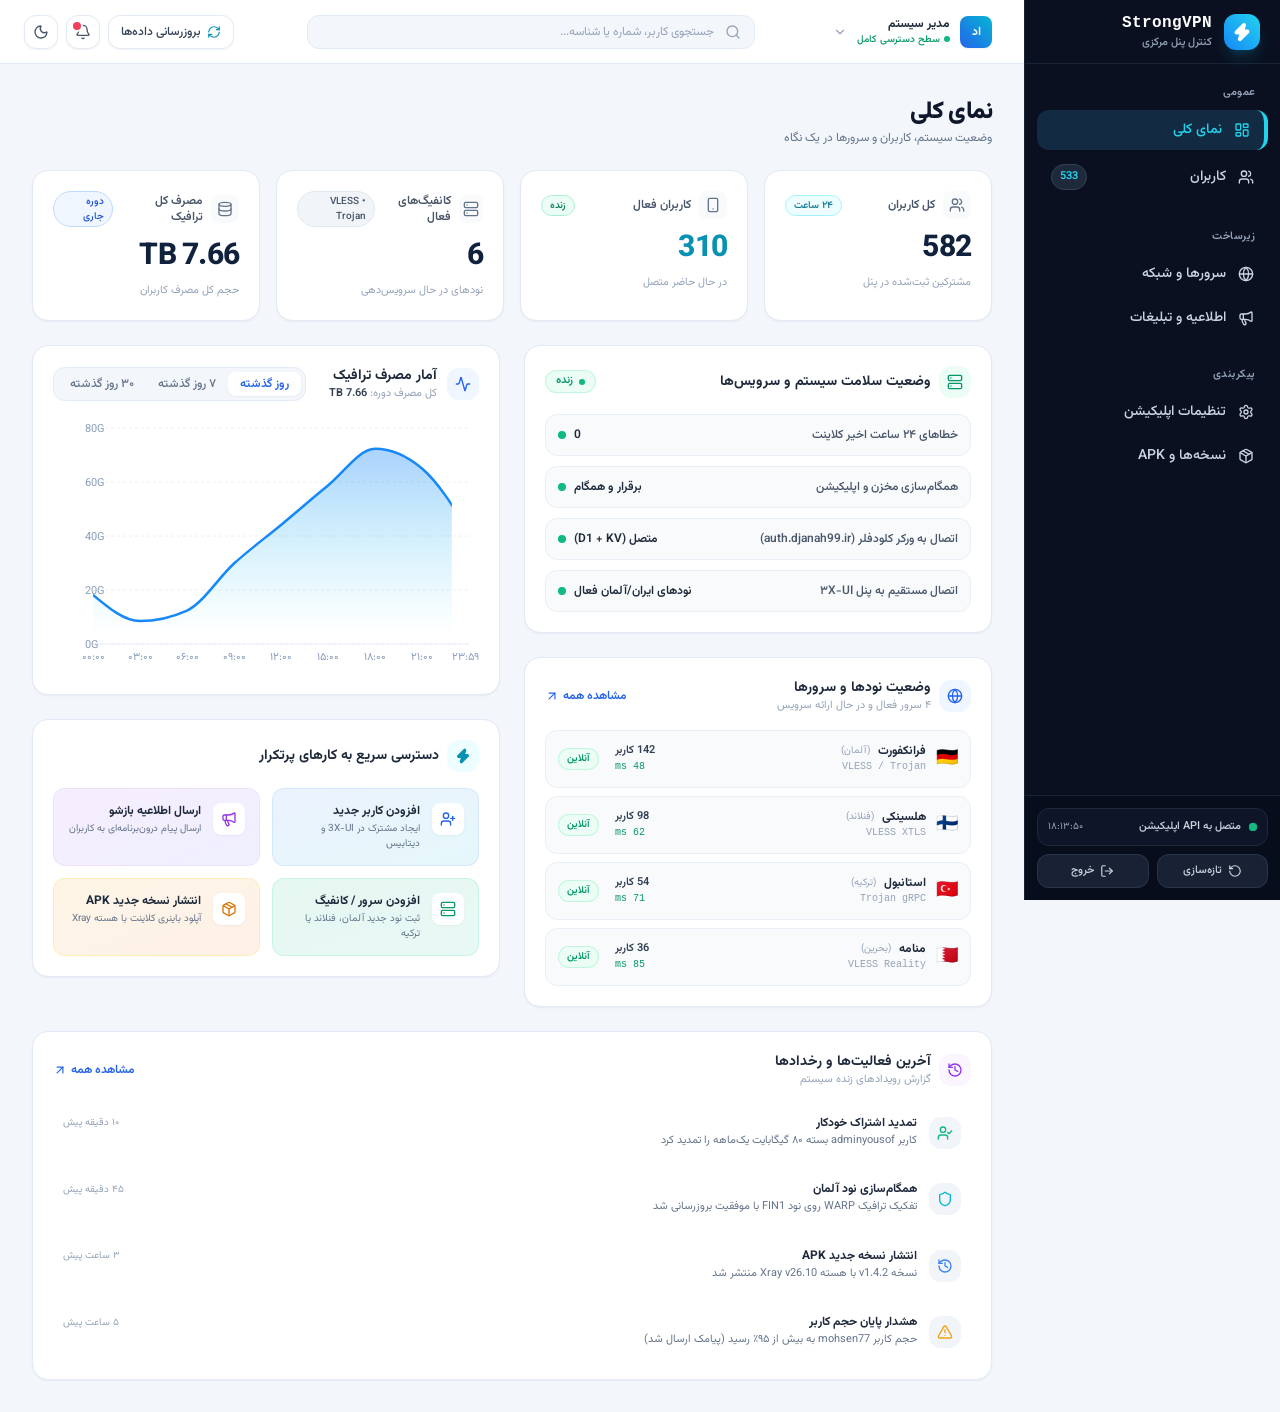
==== commit 6c3af9bb: "feat(ui): deploy modern StrongVPN admin dashboard (React + TypeScript + Vite + Tailwind)" ====
--- a/index.html
+++ b/index.html
@@ -1,6724 +1,20 @@
 <!DOCTYPE html>
 <html lang="fa" dir="rtl">
-<head>
-  <meta charset="utf-8">
-  <meta name="viewport" content="width=device-width, initial-scale=1.0, maximum-scale=1.0, user-scalable=no, viewport-fit=cover">
-  <meta name="apple-mobile-web-app-capable" content="yes">
-  <meta name="apple-mobile-web-app-status-bar-style" content="black-translucent">
-  <meta name="format-detection" content="telephone=no">
-  <title>کنترل پنل مدیریت StrongVPN</title>
-  <link rel="preconnect" href="https://fonts.googleapis.com">
-  <link rel="preconnect" href="https://fonts.gstatic.com" crossorigin>
-  <link href="https://fonts.googleapis.com/css2?family=Vazirmatn:wght@300;400;500;600;700;800;900&display=swap" rel="stylesheet">
-  <style>
-    
-    /* ===== THEME & DESIGN TOKENS (HIGH-END VISUAL DESIGN & MINIMALIST UI) ===== */
-    :root {
-      --sidebar-w: 220px;
-      --sidebar-bg: #0b1120;
-      --sidebar-border: rgba(255, 255, 255, 0.06);
-      --sidebar-hover: #131c31;
-      --sidebar-text: #94a3b8;
-      --sidebar-text-active: #ffffff;
-      --teal: #14b8a6;
-      --teal-hover: #0d9488;
-      --teal-soft: rgba(20, 184, 166, 0.12);
-      --bg-main: #f3f6fa;
-      --card-bg: #ffffff;
-      --card-border: #e2e8f0;
-      --card-border-subtle: #f1f5f9;
-      --text-main: #0f172a;
-      --text-muted: #64748b;
-      --text-sub: #94a3b8;
-      --text: #0f172a;
-      --input-bg: #ffffff;
-      --input-border: #cbd5e1;
-      --input-focus: #14b8a6;
-      --table-stripe: #f8fafc;
-      --table-hover: rgba(20, 184, 166, 0.04);
-      --table-header-bg: #f8fafc;
-      --modal-bg: #ffffff;
-      --modal-border: #e2e8f0;
-      --pill-inactive-bg: #f1f5f9;
-      --pill-inactive-border: #e2e8f0;
-      --pill-inactive-text: #475569;
-      --pill-active-bg: #14b8a6;
-      --pill-active-text: #ffffff;
-      --card-shadow: 0 1px 3px rgba(15, 23, 42, 0.04), 0 4px 12px rgba(15, 23, 42, 0.02);
-      --danger: #ef4444;
-      --danger-bg: #fef2f2;
-      --danger-border: #fecaca;
-      --warning: #f59e0b;
-      --warning-bg: #fffbeb;
-      --warning-border: #fde68a;
-      --success: #10b981;
-      --success-bg: #ecfdf5;
-      --success-border: #a7f3d0;
-      --accent: #14b8a6;
-      --accent-rgb: 20, 184, 166;
-      --primary: #14b8a6;
-      --font-base: 13px;
-      --radius: 12px;
-      --radius-sm: 8px;
-    }
-
-    [data-theme="dark"] {
-      --sidebar-bg: #070c18;
-      --sidebar-border: rgba(255, 255, 255, 0.06);
-      --sidebar-hover: #10192d;
-      --sidebar-text: #94a3b8;
-      --sidebar-text-active: #38bdf8;
-      --bg-main: #070b14;
-      --card-bg: #0d1527;
-      --card-border: rgba(255, 255, 255, 0.08);
-      --card-border-subtle: rgba(255, 255, 255, 0.04);
-      --text-main: #f8fafc;
-      --text-muted: #94a3b8;
-      --text-sub: #64748b;
-      --text: #f8fafc;
-      --input-bg: #121c32;
-      --input-border: rgba(255, 255, 255, 0.12);
-      --input-focus: #14b8a6;
-      --table-stripe: rgba(255, 255, 255, 0.015);
-      --table-hover: rgba(20, 184, 166, 0.08);
-      --table-header-bg: #0a1120;
-      --modal-bg: #0d1527;
-      --modal-border: rgba(255, 255, 255, 0.1);
-      --pill-inactive-bg: rgba(255, 255, 255, 0.05);
-      --pill-inactive-border: rgba(255, 255, 255, 0.08);
-      --pill-inactive-text: #94a3b8;
-      --pill-active-bg: #14b8a6;
-      --pill-active-text: #ffffff;
-      --card-shadow: 0 4px 20px -2px rgba(0, 0, 0, 0.45);
-      --danger-bg: rgba(239, 68, 68, 0.12);
-      --danger-border: rgba(239, 68, 68, 0.25);
-      --warning-bg: rgba(245, 158, 11, 0.12);
-      --warning-border: rgba(245, 158, 11, 0.25);
-      --success-bg: rgba(16, 185, 129, 0.12);
-      --success-border: rgba(16, 185, 129, 0.25);
-    }
-
-    /* Tabular numbers for clean financial & traffic metrics */
-    .data-table td, .metric-val, .users-kpi-value, .badge, .status-tag, .traffic-bytes {
-      font-variant-numeric: tabular-nums;
-    }
-
-    /* Modern Theme Toggle Button */
-    .theme-toggle-btn {
-      width: 36px;
-      height: 36px;
-      border-radius: 10px;
-      background: var(--pill-inactive-bg);
-      border: 1px solid var(--pill-inactive-border);
-      color: var(--text-main);
-      display: inline-flex;
-      align-items: center;
-      justify-content: center;
-      cursor: pointer;
-      transition: all 0.2s cubic-bezier(0.16, 1, 0.3, 1);
-      flex-shrink: 0;
-    }
-    .theme-toggle-btn:hover {
-      background: var(--teal-soft);
-      color: var(--teal);
-      border-color: rgba(20, 184, 166, 0.35);
-      transform: translateY(-1px);
-    }
-    .theme-toggle-btn:active {
-      transform: scale(0.95);
-    }
-    [data-theme="dark"] .theme-toggle-btn .moon-icon { display: none; }
-    [data-theme="dark"] .theme-toggle-btn .sun-icon { display: block; }
-    :root:not([data-theme="dark"]) .theme-toggle-btn .sun-icon { display: none; }
-    :root:not([data-theme="dark"]) .theme-toggle-btn .moon-icon { display: block; }
-
-    /* Quick Search Input with Clear Button */
-    .quick-search-box {
-      position: relative;
-      display: inline-flex;
-      align-items: center;
-    }
-    .quick-search-box input {
-      padding-right: 32px !important;
-      padding-left: 28px !important;
-      height: 36px;
-      border-radius: 10px;
-      background: var(--input-bg);
-      color: var(--text-main);
-      border: 1px solid var(--input-border);
-      font-family: inherit;
-      font-size: 12px;
-      transition: all 0.2s;
-    }
-    .quick-search-box input:focus {
-      border-color: var(--teal);
-      box-shadow: 0 0 0 3px rgba(20, 184, 166, 0.15);
-      outline: none;
-    }
-    .quick-search-box .search-svg-icon {
-      position: absolute;
-      right: 10px;
-      color: var(--text-muted);
-      pointer-events: none;
-    }
-    .quick-search-box .search-clear-btn {
-      position: absolute;
-      left: 8px;
-      width: 18px;
-      height: 18px;
-      border-radius: 50%;
-      background: rgba(148, 163, 184, 0.2);
-      border: none;
-      color: var(--text-muted);
-      display: none;
-      align-items: center;
-      justify-content: center;
-      font-size: 10px;
-      cursor: pointer;
-      line-height: 1;
-      transition: all 0.15s;
-    }
-    .quick-search-box .search-clear-btn:hover {
-      background: rgba(239, 68, 68, 0.2);
-      color: var(--danger);
-    }
-
-    /* ===== UNIFIED USERS TOOLBAR & CATEGORY / SORT BAR ===== */
-    .users-toolbar-container {
-      display: flex;
-      flex-direction: column;
-      gap: 12px;
-      margin-bottom: 14px;
-    }
-    .users-toolbar-row {
-      display: flex;
-      align-items: center;
-      justify-content: space-between;
-      gap: 12px;
-      flex-wrap: wrap;
-    }
-    .segmented-filter-bar {
-      display: inline-flex;
-      background: var(--pill-inactive-bg);
-      border: 1px solid var(--pill-inactive-border);
-      border-radius: 9999px;
-      padding: 3px;
-      gap: 3px;
-      overflow-x: auto;
-      max-width: 100%;
-      scrollbar-width: none;
-      -webkit-overflow-scrolling: touch;
-    }
-    .segmented-filter-bar::-webkit-scrollbar { display: none; }
-    .seg-btn {
-      display: inline-flex;
-      align-items: center;
-      gap: 6px;
-      padding: 5px 13px;
-      font-size: 12px;
-      font-weight: 500;
-      color: var(--pill-inactive-text);
-      background: transparent;
-      border: none;
-      border-radius: 9999px;
-      cursor: pointer;
-      transition: all 0.2s cubic-bezier(0.16, 1, 0.3, 1);
-      white-space: nowrap;
-      font-family: inherit;
-    }
-    .seg-btn:hover {
-      color: var(--text-main);
-      background: rgba(255, 255, 255, 0.08);
-    }
-    .seg-btn.active {
-      color: var(--pill-active-text) !important;
-      background: var(--pill-active-bg) !important;
-      font-weight: 600;
-      box-shadow: 0 1px 4px rgba(20, 184, 166, 0.35);
-    }
-    .status-indicator-dot {
-      width: 7px;
-      height: 7px;
-      border-radius: 50%;
-      display: inline-block;
-    }
-    .status-indicator-dot.online { background: #10b981; box-shadow: 0 0 6px rgba(16, 185, 129, 0.6); }
-    .status-indicator-dot.depleting { background: #f59e0b; box-shadow: 0 0 6px rgba(245, 158, 11, 0.6); }
-    .status-indicator-dot.ended { background: #ef4444; box-shadow: 0 0 6px rgba(239, 68, 68, 0.6); }
-    .status-indicator-dot.disabled { background: #94a3b8; }
-
-    /* Sort Control Bar & Pills */
-    .sort-control-bar {
-      display: inline-flex;
-      align-items: center;
-      gap: 8px;
-      flex-wrap: wrap;
-    }
-    .sort-bar-label {
-      display: inline-flex;
-      align-items: center;
-      gap: 5px;
-      font-size: 11.5px;
-      font-weight: 600;
-      color: var(--text-muted);
-    }
-    .sort-pills-group {
-      display: inline-flex;
-      background: var(--pill-inactive-bg);
-      border: 1px solid var(--pill-inactive-border);
-      border-radius: 9999px;
-      padding: 2px;
-      gap: 2px;
-    }
-    .sort-pill-btn {
-      display: inline-flex;
-      align-items: center;
-      gap: 5px;
-      padding: 4px 11px;
-      font-size: 11.5px;
-      font-weight: 500;
-      color: var(--pill-inactive-text);
-      background: transparent;
-      border: none;
-      border-radius: 9999px;
-      cursor: pointer;
-      transition: all 0.18s cubic-bezier(0.16, 1, 0.3, 1);
-      white-space: nowrap;
-      font-family: inherit;
-    }
-    .sort-pill-btn:hover {
-      color: var(--text-main);
-    }
-    .sort-pill-btn.active {
-      color: #ffffff !important;
-      background: #0d9488 !important;
-      font-weight: 600;
-      box-shadow: 0 1px 3px rgba(13, 148, 136, 0.35);
-    }
-    .users-count-pill {
-      display: inline-flex;
-      align-items: center;
-      gap: 5px;
-      font-size: 11px;
-      font-weight: 600;
-      color: var(--teal);
-      background: var(--teal-soft);
-      padding: 3px 9px;
-      border-radius: 9999px;
-      border: 1px solid rgba(20, 184, 166, 0.25);
-    }
-    .sort-icon-indicator {
-      font-size: 11px;
-      color: var(--teal);
-      margin-right: 4px;
-    }
-
-
-    * { box-sizing: border-box; margin: 0; padding: 0; font-family: 'Vazirmatn', -apple-system, BlinkMacSystemFont, sans-serif; }
-    html, body { background-color: var(--bg-main); color: var(--text-main); font-size: var(--font-base); direction: rtl; }
-
-    /* ---------------- LOGIN SCREEN ---------------- */
-    #loginView {
-      min-height: 100vh;
-      display: flex;
-      align-items: center;
-      justify-content: center;
-      background: #090e1a;
-      padding: 16px;
-    }
-    .login-card {
-      width: 100%;
-      max-width: 380px;
-      background: var(--sidebar-bg);
-      border: 1px solid rgba(20, 184, 166, 0.25);
-      box-shadow: 0 10px 40px rgba(0,0,0,0.5);
-      border-radius: 16px;
-      padding: 28px 22px;
-      text-align: center;
-      color: #fff;
-    }
-    .login-card.shake { animation: shakeAnim 0.35s ease-in-out; }
-    @keyframes shakeAnim {
-      0%, 100% { transform: translateX(0); }
-      20%, 60% { transform: translateX(-8px); }
-      40%, 80% { transform: translateX(8px); }
-    }
-    .login-logo {
-      width: 52px;
-      height: 52px;
-      border-radius: 14px;
-      background: linear-gradient(135deg, #14b8a6, #0284c7);
-      display: flex;
-      align-items: center;
-      justify-content: center;
-      margin: 0 auto 12px;
-      box-shadow: 0 4px 15px rgba(20, 184, 166, 0.35);
-    }
-    .login-card h2 { font-size: 19px; font-weight: 800; margin-bottom: 4px; }
-    .login-card p { font-size: 12px; color: var(--sidebar-text); margin-bottom: 20px; }
-    .login-error {
-      background: rgba(239, 68, 68, 0.15);
-      border: 1px solid rgba(239, 68, 68, 0.3);
-      color: #f87171;
-      padding: 8px 12px;
-      border-radius: 8px;
-      font-size: 12px;
-      font-weight: 600;
-      margin-bottom: 14px;
-      display: none;
-    }
-    .login-field { margin-bottom: 14px; text-align: right; }
-    .login-field label { display: block; font-size: 12px; font-weight: 600; color: #cbd5e1; margin-bottom: 6px; }
-    .login-field input {
-      width: 100%;
-      background: #142036;
-      border: 1px solid #1e293b;
-      border-radius: 8px;
-      color: #fff;
-      padding: 9px 12px;
-      font-size: 13px;
-      outline: none;
-      transition: border 0.15s;
-    }
-    .login-field input:focus { border-color: var(--teal); }
-    .login-btn {
-      width: 100%;
-      background: var(--teal);
-      color: #fff;
-      border: none;
-      padding: 10px;
-      border-radius: 8px;
-      font-size: 13.5px;
-      font-weight: 700;
-      cursor: pointer;
-      transition: background 0.15s;
-      margin-top: 6px;
-    }
-    .login-btn:hover { background: var(--teal-hover); }
-
-    /* ---------------- MAIN APP SHELL ---------------- */
-    #appShell { display: none; }
-
-    /* ---------------- FIXED SIDEBAR (210px) ---------------- */
-    .sidebar {
-      position: fixed;
-      top: 0;
-      right: 0;
-      bottom: 0;
-      width: var(--sidebar-w);
-      background: var(--sidebar-bg);
-      border-left: 1px solid rgba(255, 255, 255, 0.07);
-      display: flex;
-      flex-direction: column;
-      justify-content: space-between;
-      z-index: 100;
-      padding: 14px 10px;
-      user-select: none;
-    }
-    .brand-box {
-      display: flex;
-      align-items: center;
-      gap: 10px;
-      padding: 4px 6px 14px;
-      border-bottom: 1px solid rgba(255, 255, 255, 0.08);
-      margin-bottom: 12px;
-    }
-    .brand-icon {
-      width: 32px;
-      height: 32px;
-      border-radius: 8px;
-      background: linear-gradient(135deg, #14b8a6, #0284c7);
-      display: flex;
-      align-items: center;
-      justify-content: center;
-      color: #fff;
-      font-size: 16px;
-      flex-shrink: 0;
-    }
-    .brand-title { font-size: 14px; font-weight: 800; color: #fff; line-height: 1.2; }
-    .brand-sub { font-size: 10.5px; color: var(--sidebar-text); }
-
-    .nav-sections { flex: 1; overflow-y: auto; display: flex; flex-direction: column; gap: 4px; }
-    .nav-section-label {
-      font-size: 10px;
-      font-weight: 700;
-      color: #475569;
-      text-transform: uppercase;
-      padding: 10px 8px 4px;
-      letter-spacing: 0.5px;
-    }
-    .nav-item {
-      background: transparent;
-      border: none;
-      color: var(--sidebar-text);
-      display: flex;
-      align-items: center;
-      gap: 9px;
-      padding: 8px 10px;
-      border-radius: 8px;
-      font-size: 12.5px;
-      font-weight: 500;
-      cursor: pointer;
-      width: 100%;
-      text-align: right;
-      transition: all 0.15s ease;
-      position: relative;
-    }
-    .nav-item:hover {
-      background: var(--sidebar-hover);
-      color: #f8fafc;
-    }
-    .nav-item.active {
-      background: var(--teal-soft);
-      color: var(--teal);
-      font-weight: 700;
-    }
-    .nav-item.active::before {
-      content: '';
-      position: absolute;
-      right: 0;
-      top: 6px;
-      bottom: 6px;
-      width: 3px;
-      background: var(--teal);
-      border-radius: 0 4px 4px 0;
-    }
-    .nav-badge {
-      margin-right: auto;
-      background: #1e293b;
-      color: #cbd5e1;
-      font-size: 10px;
-      font-weight: 700;
-      padding: 1px 6px;
-      border-radius: 999px;
-    }
-    .nav-item.active .nav-badge {
-      background: var(--teal);
-      color: #fff;
-    }
-
-    .sidebar-footer {
-      border-top: 1px solid rgba(255, 255, 255, 0.08);
-      padding-top: 10px;
-      display: flex;
-      flex-direction: column;
-      gap: 8px;
-    }
-    .status-mini-card {
-      background: #132038;
-      border: 1px solid rgba(255,255,255,0.06);
-      border-radius: 8px;
-      padding: 8px 10px;
-      display: flex;
-      align-items: center;
-      justify-content: space-between;
-      font-size: 11px;
-      color: #cbd5e1;
-    }
-    .status-dot {
-      width: 7px;
-      height: 7px;
-      border-radius: 50%;
-      background: var(--success);
-      display: inline-block;
-    }
-    .btn-side-action {
-      background: transparent;
-      border: 1px solid rgba(255, 255, 255, 0.1);
-      color: var(--sidebar-text);
-      padding: 6px 10px;
-      border-radius: 6px;
-      font-size: 11.5px;
-      cursor: pointer;
-      text-align: center;
-      transition: all 0.15s;
-    }
-    .btn-side-action:hover { background: rgba(255,255,255,0.05); color: #fff; }
-    .btn-side-action.danger:hover { border-color: rgba(239,68,68,0.4); color: #f87171; }
-
-    /* ---------------- MAIN CONTENT AREA ---------------- */
-    .main-content {
-      margin-right: var(--sidebar-w);
-      min-height: 100vh;
-      background: var(--bg-main);
-      padding: 14px 20px 80px;
-      display: flex;
-      flex-direction: column;
-      overflow-x: hidden;
-      box-sizing: border-box;
-      max-width: calc(100vw - var(--sidebar-w));
-    }
-
-    /* Top Header Bar */
-    .top-header {
-      display: flex;
-      align-items: center;
-      justify-content: space-between;
-      gap: 12px;
-      margin-bottom: 12px;
-      padding-bottom: 10px;
-      border-bottom: 1px solid var(--card-border);
-      flex-wrap: wrap;
-    }
-    .header-titles h1 { font-size: 17px; font-weight: 800; color: var(--text-main); margin: 0; }
-    .header-titles p { font-size: 11.5px; color: var(--text-muted); margin: 2px 0 0; }
-    .header-controls {
-      display: flex;
-      align-items: center;
-      gap: 8px;
-      flex-wrap: wrap;
-    }
-    .quick-search-box {
-      position: relative;
-      min-width: 220px;
-    }
-    .quick-search-box input {
-      width: 100%;
-      height: 32px;
-      background: #fff;
-      border: 1px solid var(--card-border);
-      border-radius: 8px;
-      padding: 0 30px 0 10px;
-      font-size: 12px;
-      outline: none;
-      transition: border 0.15s;
-    }
-    .quick-search-box input:focus { border-color: var(--teal); }
-    .quick-search-box .icon {
-      position: absolute;
-      right: 9px;
-      top: 50%;
-      transform: translateY(-50%);
-      color: var(--text-sub);
-      font-size: 13px;
-    }
-    .btn-refresh {
-      height: 32px;
-      padding: 0 12px;
-      background: #fff;
-      border: 1px solid var(--card-border);
-      border-radius: 8px;
-      color: var(--text-main);
-      font-size: 12px;
-      font-weight: 600;
-      cursor: pointer;
-      display: inline-flex;
-      align-items: center;
-      gap: 6px;
-      transition: all 0.15s;
-    }
-    .btn-refresh:hover { border-color: var(--teal); color: var(--teal); }
-    .hamburger-btn {
-      display: none;
-      height: 32px;
-      padding: 0 10px;
-      background: #fff;
-      border: 1px solid var(--card-border);
-      border-radius: 8px;
-      font-size: 16px;
-      cursor: pointer;
-    }
-
-    /* Card System */
-    .card {
-      background: var(--card-bg);
-      border: 1px solid var(--card-border);
-      border-radius: var(--radius);
-      padding: 14px;
-      margin-bottom: 12px;
-      box-shadow: 0 1px 2px rgba(0, 0, 0, 0.03);
-    }
-    .card-header {
-      display: flex;
-      align-items: center;
-      justify-content: space-between;
-      margin-bottom: 12px;
-      padding-bottom: 8px;
-      border-bottom: 1px solid var(--card-border);
-    }
-    .card-title {
-      font-size: 13.5px;
-      font-weight: 700;
-      color: var(--text-main);
-      display: flex;
-      align-items: center;
-      gap: 7px;
-    }
-    .card-subtitle { font-size: 11px; color: var(--text-muted); font-weight: normal; }
-
-    /* Metrics Bar (4 Indicators) */
-    .metrics-bar {
-      display: grid;
-      grid-template-columns: repeat(4, 1fr);
-      gap: 12px;
-      margin-bottom: 12px;
-    }
-    .metric-card {
-      background: #fff;
-      border: 1px solid var(--card-border);
-      border-radius: var(--radius);
-      padding: 12px 14px;
-      box-shadow: 0 1px 2px rgba(0, 0, 0, 0.03);
-      display: flex;
-      flex-direction: column;
-      justify-content: space-between;
-    }
-    .metric-top {
-      display: flex;
-      align-items: center;
-      justify-content: space-between;
-      font-size: 11.5px;
-      color: var(--text-muted);
-      margin-bottom: 4px;
-    }
-    .metric-badge {
-      font-size: 10px;
-      font-weight: 600;
-      padding: 2px 6px;
-      border-radius: 6px;
-      background: #f1f5f9;
-      color: var(--text-muted);
-    }
-    .metric-badge.live { background: rgba(16, 185, 129, 0.12); color: #059669; }
-    .metric-badge.teal { background: rgba(20, 184, 166, 0.12); color: #0d9488; }
-    .metric-val {
-      font-size: 22px;
-      font-weight: 800;
-      color: var(--text-main);
-      line-height: 1.1;
-      font-variant-numeric: tabular-nums;
-      margin-bottom: 2px;
-    }
-    .metric-sub { font-size: 11px; color: var(--text-sub); }
-
-    /* Compact 2-Col Overview Layout */
-    .overview-grid {
-      display: grid;
-      grid-template-columns: 1fr 1fr;
-      gap: 12px;
-    }
-    .status-list {
-      display: flex;
-      flex-direction: column;
-      gap: 8px;
-    }
-    .status-row {
-      display: flex;
-      align-items: center;
-      justify-content: space-between;
-      padding: 8px 10px;
-      background: #f8fafc;
-      border: 1px solid var(--card-border);
-      border-radius: 8px;
-      font-size: 12px;
-    }
-    .status-tag {
-      display: inline-flex;
-      align-items: center;
-      gap: 6px;
-      font-size: 11.5px;
-      font-weight: 600;
-    }
-    .dot { width: 7px; height: 7px; border-radius: 50%; }
-    .dot.green { background: var(--success); }
-    .dot.red { background: var(--danger); }
-    .dot.yellow { background: var(--warning); }
-    .dot.teal { background: var(--teal); }
-    .dot.gray { background: #94a3b8; }
-
-    .quick-actions-grid {
-      display: grid;
-      grid-template-columns: 1fr 1fr;
-      gap: 8px;
-    }
-    .quick-act-btn {
-      background: #f8fafc;
-      border: 1px solid var(--card-border);
-      border-radius: 8px;
-      padding: 10px;
-      font-size: 12px;
-      font-weight: 600;
-      color: var(--text-main);
-      cursor: pointer;
-      display: flex;
-      align-items: center;
-      gap: 8px;
-      transition: all 0.15s;
-    }
-    .quick-act-btn:hover {
-      background: #fff;
-      border-color: var(--teal);
-      color: var(--teal);
-      box-shadow: 0 2px 6px rgba(0,0,0,0.05);
-    }
-
-    /* Tab Panels */
-    .tab-panel { display: none; }
-    .tab-panel.active { display: block; }
-
-    /* Segmented Filter Bar */
-    .segmented-filter-bar {
-      display: flex;
-      align-items: center;
-      gap: 6px;
-      background: #e2e8f0;
-      padding: 3px;
-      border-radius: 10px;
-      margin-bottom: 12px;
-      overflow-x: auto;
-    }
-    .seg-btn {
-      background: transparent;
-      border: none;
-      color: var(--text-muted);
-      padding: 6px 12px;
-      border-radius: 8px;
-      font-size: 12px;
-      font-weight: 600;
-      cursor: pointer;
-      display: inline-flex;
-      align-items: center;
-      gap: 6px;
-      white-space: nowrap;
-      transition: all 0.15s;
-    }
-    .seg-btn.active {
-      background: #fff;
-      color: var(--text-main);
-      box-shadow: 0 1px 3px rgba(0,0,0,0.08);
-    }
-
-    /* Table Styles */
-    .table-wrap {
-      overflow-x: auto;
-      border: 1px solid var(--card-border);
-      border-radius: 8px;
-      background: #fff;
-    }
-    table.data-table {
-      width: 100%;
-      border-collapse: collapse;
-      text-align: right;
-      font-size: 12.5px;
-    }
-    table.data-table thead tr {
-      background: #f8fafc;
-      border-bottom: 1px solid var(--card-border);
-      color: var(--text-muted);
-      font-size: 11.5px;
-      font-weight: 600;
-    }
-    table.data-table th { padding: 10px 12px; white-space: nowrap; }
-    table.data-table td { padding: 10px 12px; border-bottom: 1px solid #f1f5f9; vertical-align: middle; }
-    table.data-table tbody tr:hover { background: #f8fafc; }
-
-    .empty-state {
-      text-align: center;
-      padding: 28px 16px;
-      color: var(--text-muted);
-      font-size: 12.5px;
-    }
-    .empty-state-icon { font-size: 28px; margin-bottom: 6px; }
-
-    /* Alert Banner */
-    .alert-banner {
-      padding: 9px 12px;
-      border-radius: 8px;
-      font-size: 12px;
-      font-weight: 600;
-      display: flex;
-      align-items: center;
-      gap: 8px;
-      margin-bottom: 12px;
-    }
-    .alert-banner.warning {
-      background: var(--warning-bg);
-      border: 1px solid #fde68a;
-      color: #b45309;
-    }
-    .alert-banner.danger {
-      background: var(--danger-bg);
-      border: 1px solid var(--danger-border);
-      color: #b91c1c;
-    }
-
-    /* Form Rows & Inputs */
-    .form-row-inline {
-      display: grid;
-      grid-template-columns: 180px 1fr;
-      align-items: center;
-      gap: 12px;
-      padding: 8px 0;
-      border-bottom: 1px solid #f1f5f9;
-    }
-    .form-row-inline:last-child { border-bottom: none; }
-    .form-row-inline label {
-      font-size: 12.5px;
-      font-weight: 600;
-      color: var(--text-main);
-    }
-    .form-input {
-      height: 34px;
-      border: 1px solid var(--card-border);
-      border-radius: 6px;
-      padding: 0 10px;
-      font-size: 12.5px;
-      color: var(--text-main);
-      background: #fff;
-      outline: none;
-      width: 100%;
-      transition: border 0.15s;
-    }
-    .form-input:focus { border-color: var(--teal); }
-    textarea.form-input {
-      height: auto;
-      min-height: 70px;
-      padding: 8px 10px;
-      line-height: 1.4;
-    }
-
-    /* Danger Zone */
-    .danger-zone-card {
-      background: var(--danger-bg);
-      border: 1px solid var(--danger-border);
-      border-radius: var(--radius);
-      padding: 14px;
-      margin-top: 14px;
-    }
-    .danger-zone-header {
-      display: flex;
-      align-items: center;
-      gap: 6px;
-      color: #991b1b;
-      font-size: 13px;
-      font-weight: 700;
-      margin-bottom: 6px;
-    }
-    .danger-zone-desc { font-size: 11.5px; color: #b91c1c; margin-bottom: 12px; }
-
-    /* Announcement 2-Column Grid */
-    .announcement-grid {
-      display: grid;
-      grid-template-columns: 1.2fr 1fr;
-      gap: 16px;
-      align-items: start;
-    }
-    .type-selector {
-      display: flex;
-      gap: 6px;
-      margin-bottom: 12px;
-    }
-    .type-chip {
-      flex: 1;
-      padding: 6px 8px;
-      border: 1px solid var(--card-border);
-      border-radius: 6px;
-      font-size: 11.5px;
-      font-weight: 600;
-      text-align: center;
-      cursor: pointer;
-      background: #f8fafc;
-      color: var(--text-muted);
-      transition: all 0.15s;
-    }
-    .type-chip.selected {
-      background: var(--teal-soft);
-      border-color: var(--teal);
-      color: var(--teal);
-    }
-
-    /* Mobile Popup Preview Frame */
-    .phone-preview-box {
-      background: #0f172a;
-      border: 1px solid #334155;
-      border-radius: 18px;
-      padding: 18px 14px;
-      color: #fff;
-      box-shadow: 0 10px 25px rgba(0,0,0,0.15);
-      position: sticky;
-      top: 14px;
-    }
-    .phone-preview-title {
-      font-size: 11px;
-      color: #94a3b8;
-      text-align: center;
-      margin-bottom: 12px;
-      font-weight: 600;
-    }
-    .preview-modal-card {
-      background: #1e293b;
-      border: 1px solid #38bdf8;
-      border-radius: 14px;
-      padding: 16px;
-      text-align: center;
-      transition: all 0.2s;
-    }
-    .prev-icon { font-size: 26px; margin-bottom: 6px; }
-    .prev-title { font-size: 14px; font-weight: 700; color: #fff; margin-bottom: 6px; }
-    .prev-body { font-size: 12px; color: #cbd5e1; line-height: 1.4; margin-bottom: 14px; }
-    .prev-action-btn {
-      background: var(--teal);
-      color: #fff;
-      border: none;
-      padding: 8px 16px;
-      border-radius: 8px;
-      font-size: 12px;
-      font-weight: 700;
-      width: 100%;
-      cursor: pointer;
-      margin-bottom: 6px;
-    }
-    .prev-close-btn {
-      background: transparent;
-      color: #94a3b8;
-      border: none;
-      font-size: 11px;
-      cursor: pointer;
-    }
-
-    /* Action Buttons */
-    .btn {
-      height: 32px;
-      padding: 0 14px;
-      border-radius: 6px;
-      font-size: 12.5px;
-      font-weight: 600;
-      cursor: pointer;
-      display: inline-flex;
-      align-items: center;
-      justify-content: center;
-      gap: 6px;
-      border: 1px solid transparent;
-      transition: all 0.15s ease;
-    }
-    .btn-teal { background: var(--teal); color: #fff; }
-    .btn-teal:hover { background: var(--teal-hover); }
-    .btn-danger { background: var(--danger); color: #fff; }
-    .btn-danger-outline {
-      background: #fff;
-      border-color: var(--danger-border);
-      color: var(--danger);
-    }
-    .btn-danger-outline:hover { background: var(--danger-bg); }
-    .btn-outline {
-      background: #fff;
-      border: 1px solid var(--card-border);
-      color: var(--text-main);
-    }
-    .btn-outline:hover { border-color: var(--teal); color: var(--teal); }
-
-    /* Switch */
-    .switch-wrap { display: inline-flex; align-items: center; gap: 8px; cursor: pointer; }
-    .switch-ui {
-      position: relative;
-      width: 36px;
-      height: 20px;
-      background: #cbd5e1;
-      border-radius: 999px;
-      transition: background 0.2s;
-    }
-    .switch-ui::after {
-      content: '';
-      position: absolute;
-      top: 2px;
-      right: 2px;
-      width: 16px;
-      height: 16px;
-      background: #fff;
-      border-radius: 50%;
-      transition: transform 0.2s;
-    }
-    input[type="checkbox"]:checked + .switch-ui { background: var(--teal); }
-    input[type="checkbox"]:checked + .switch-ui::after { transform: translateX(-16px); }
-    .switch-wrap input { display: none; }
-
-    /* Floating Save Bar */
-    .floating-save-bar {
-      position: fixed;
-      bottom: 16px;
-      left: calc(50% - 105px);
-      transform: translateX(-50%) translateY(140%);
-      background: var(--sidebar-bg);
-      border: 1px solid rgba(20, 184, 166, 0.4);
-      box-shadow: 0 10px 30px rgba(0,0,0,0.35);
-      border-radius: 12px;
-      padding: 10px 18px;
-      display: flex;
-      align-items: center;
-      gap: 16px;
-      z-index: 999;
-      color: #fff;
-      transition: transform 0.25s cubic-bezier(0.16, 1, 0.3, 1), opacity 0.25s;
-      opacity: 0;
-      pointer-events: none;
-    }
-    .floating-save-bar.visible {
-      transform: translateX(-50%) translateY(0);
-      opacity: 1;
-      pointer-events: auto;
-    }
-    .floating-save-bar .title { font-size: 12.5px; font-weight: 700; color: #f8fafc; }
-    .floating-save-bar .actions { display: flex; align-items: center; gap: 8px; }
-
-    /* Toast */
-    #toast {
-      position: fixed;
-      top: 16px;
-      left: 50%;
-      transform: translateX(-50%) translateY(-150%);
-      background: #0f172a;
-      color: #fff;
-      padding: 9px 18px;
-      border-radius: 8px;
-      font-size: 12.5px;
-      font-weight: 600;
-      box-shadow: 0 8px 25px rgba(0,0,0,0.25);
-      z-index: 10000;
-      transition: transform 0.25s ease, opacity 0.25s;
-      opacity: 0;
-      pointer-events: none;
-      display: flex;
-      align-items: center;
-      gap: 8px;
-    }
-    #toast.show {
-      transform: translateX(-50%) translateY(0);
-      opacity: 1;
-      pointer-events: auto;
-    }
-    #toast.error { background: var(--danger); }
-
-    /* Sidebar Backdrop for Mobile (Smooth iOS dismiss) */
-    .sidebar-backdrop {
-      display: none;
-      position: fixed;
-      inset: 0;
-      background: rgba(10, 16, 29, 0.68);
-      backdrop-filter: blur(5px);
-      -webkit-backdrop-filter: blur(5px);
-      z-index: 998;
-      opacity: 0;
-      transition: opacity 0.25s ease;
-      pointer-events: none;
-    }
-    .sidebar-backdrop.active {
-      display: block;
-      opacity: 1;
-      pointer-events: auto;
-    }
-
-    /* Responsive & Mobile First Polishing (iOS / Android) */
-    @media (max-width: 860px) {
-      body {
-        padding-bottom: env(safe-area-inset-bottom, 20px);
-      }
-      .sidebar {
-        transform: translateX(100%);
-        transition: transform 0.28s cubic-bezier(0.16, 1, 0.3, 1);
-        z-index: 999;
-        box-shadow: -8px 0 25px rgba(0,0,0,0.4);
-      }
-      .sidebar.mobile-open {
-        transform: translateX(0);
-      }
-      .main-content {
-        margin-right: 0;
-        padding: 10px 12px 90px;
-      }
-      .hamburger-btn {
-        display: inline-flex;
-        align-items: center;
-        justify-content: center;
-        width: 38px;
-        height: 38px;
-        border-radius: 10px;
-        font-size: 18px;
-      }
-      .top-header {
-        gap: 10px;
-        padding-bottom: 8px;
-      }
-      .header-controls {
-        width: 100%;
-        display: flex;
-        flex-direction: column;
-        gap: 8px;
-      }
-      .quick-search-box {
-        width: 100%;
-        min-width: 100%;
-      }
-      .quick-search-box input {
-        height: 38px;
-        font-size: 16px !important; /* Prevents iOS Safari auto-zoom */
-      }
-      .btn-refresh {
-        width: 100%;
-        height: 36px;
-        justify-content: center;
-      }
-      .metrics-bar { grid-template-columns: repeat(2, 1fr); }
-      .overview-grid { grid-template-columns: 1fr; }
-      .announcement-grid { grid-template-columns: 1fr; }
-      .floating-save-bar {
-        left: 50%;
-        width: 94%;
-        justify-content: space-between;
-        bottom: max(14px, env(safe-area-inset-bottom));
-      }
-
-      /* Inputs font-size 16px on mobile prevents iOS Safari unwanted auto-zoom */
-      input[type="text"],
-      input[type="password"],
-      input[type="number"],
-      select,
-      textarea {
-        font-size: 16px !important;
-      }
-
-      /* Modal responsive styling */
-      .app-modal {
-        padding: 18px 14px !important;
-        margin: 8px !important;
-        max-height: 92vh !important;
-        border-radius: 18px !important;
-      }
-
-      /* User Cards Polish */
-      .mobile-user-card {
-        padding: 14px 12px !important;
-        border-radius: 14px !important;
-      }
-    }
-
-    @media (max-width: 480px) {
-      .metrics-bar { grid-template-columns: 1fr; }
-      .form-row-inline { grid-template-columns: 1fr; gap: 6px; }
-      .users-kpi-grid { grid-template-columns: 1fr; }
-      .brand-title { font-size: 16px; }
-      .header-titles h1 { font-size: 16px; }
-    }
-
-    /* Modal System & Overlays */
-    .app-modal-overlay {
-      position: fixed;
-      top: 0;
-      left: 0;
-      right: 0;
-      bottom: 0;
-      background: rgba(10, 16, 29, 0.82);
-      backdrop-filter: blur(8px);
-      -webkit-backdrop-filter: blur(8px);
-      z-index: 9999;
-      display: none;
-      align-items: center;
-      justify-content: center;
-      padding: 16px;
-      overflow-y: auto;
-    }
-    .app-modal-overlay.active,
-    .app-modal-overlay[style*="display: flex"] {
-      display: flex !important;
-    }
-    .app-modal {
-      background: #0f172a;
-      border: 1px solid rgba(255, 255, 255, 0.12);
-      box-shadow: 0 25px 60px -15px rgba(0, 0, 0, 0.8), 0 0 0 1px rgba(255, 255, 255, 0.06);
-      border-radius: 20px;
-      width: 100%;
-      max-width: 520px;
-      max-height: 90vh;
-      overflow-y: auto;
-      padding: 24px;
-      position: relative;
-      color: #f1f5f9;
-      animation: modalFadeIn 0.22s cubic-bezier(0.16, 1, 0.3, 1);
-      box-sizing: border-box;
-    }
-    @keyframes modalFadeIn {
-      from { transform: scale(0.96) translateY(8px); opacity: 0; }
-      to { transform: scale(1) translateY(0); opacity: 1; }
-    }
-
-    /* Modal Form Elements */
-    .app-modal .form-grid {
-      display: flex;
-      flex-direction: column;
-      gap: 14px;
-    }
-    .app-modal .form-group {
-      display: flex;
-      flex-direction: column;
-    }
-    .app-modal label {
-      display: block;
-      font-size: 12.5px;
-      font-weight: 600;
-      color: #cbd5e1;
-      margin-bottom: 6px;
-    }
-    .app-modal input[type="text"],
-    .app-modal input[type="password"],
-    .app-modal input[type="number"],
-    .app-modal select {
-      background: #1e293b !important;
-      border: 1px solid #334155 !important;
-      color: #f8fafc !important;
-      border-radius: 10px !important;
-      padding: 10px 12px !important;
-      font-size: 13px !important;
-      width: 100% !important;
-      outline: none !important;
-      box-sizing: border-box !important;
-      transition: border-color 0.2s, box-shadow 0.2s !important;
-      font-family: inherit;
-    }
-    .app-modal input:focus,
-    .app-modal select:focus {
-      border-color: var(--teal, #14b8a6) !important;
-      box-shadow: 0 0 0 3px rgba(20, 184, 166, 0.2) !important;
-    }
-    .app-modal .hint {
-      font-size: 11px;
-      color: #94a3b8;
-      margin-top: 4px;
-      line-height: 1.5;
-    }
-    .btn-xs-pill {
-      background: rgba(255, 255, 255, 0.08);
-      color: #cbd5e1;
-      border: 1px solid rgba(255, 255, 255, 0.15);
-      border-radius: 8px;
-      padding: 4px 10px;
-      font-size: 11.5px;
-      font-family: inherit;
-      cursor: pointer;
-      transition: all 0.2s;
-    }
-    .btn-xs-pill:hover {
-      background: rgba(20, 184, 166, 0.25);
-      color: #ffffff;
-      border-color: var(--teal, #14b8a6);
-    }
-
-    /* Modal Switch Toggle */
-    .switch {
-      position: relative;
-      display: inline-block;
-      width: 44px;
-      height: 24px;
-      flex-shrink: 0;
-    }
-    .switch input {
-      opacity: 0;
-      width: 0;
-      height: 0;
-      position: absolute;
-    }
-    .switch .slider {
-      position: absolute;
-      cursor: pointer;
-      top: 0; left: 0; right: 0; bottom: 0;
-      background-color: rgba(255, 255, 255, 0.18);
-      transition: .25s;
-      border-radius: 24px;
-      border: 1px solid rgba(255, 255, 255, 0.12);
-    }
-    .switch .slider:before {
-      position: absolute;
-      content: "";
-      height: 18px;
-      width: 18px;
-      left: 3px;
-      bottom: 2px;
-      background-color: white;
-      transition: .25s;
-      border-radius: 50%;
-    }
-    .switch input:checked + .slider {
-      background-color: var(--teal, #14b8a6);
-      border-color: var(--teal, #14b8a6);
-    }
-    .switch input:checked + .slider:before {
-      transform: translateX(20px);
-    }
-
-    /* Table Compact Switch Toggle (UI/UX Pro Max) */
-    .xui-switch {
-      position: relative !important;
-      display: inline-block !important;
-      width: 36px !important;
-      height: 20px !important;
-      vertical-align: middle !important;
-      margin: 0 auto !important;
-      flex-shrink: 0 !important;
-    }
-    .xui-switch input {
-      opacity: 0 !important;
-      width: 0 !important;
-      height: 0 !important;
-      position: absolute !important;
-    }
-    .xui-switch .slider {
-      position: absolute !important;
-      cursor: pointer !important;
-      top: 0 !important; left: 0 !important; right: 0 !important; bottom: 0 !important;
-      background-color: #cbd5e1 !important;
-      transition: all 0.2s cubic-bezier(0.16, 1, 0.3, 1) !important;
-      border-radius: 20px !important;
-      border: 1px solid #cbd5e1 !important;
-    }
-    .xui-switch .slider:before {
-      position: absolute !important;
-      content: "" !important;
-      height: 14px !important;
-      width: 14px !important;
-      left: 2px !important;
-      bottom: 2px !important;
-      background-color: white !important;
-      transition: all 0.2s cubic-bezier(0.16, 1, 0.3, 1) !important;
-      border-radius: 50% !important;
-      box-shadow: 0 1px 3px rgba(0, 0, 0, 0.2) !important;
-    }
-    .xui-switch input:checked + .slider {
-      background-color: #10b981 !important;
-      border-color: #10b981 !important;
-    }
-    .xui-switch input:checked + .slider:before {
-      transform: translateX(16px) !important;
-    }
-
-    /* ===== UI/UX PRO MAX: USERS MODULE & BENTO GRID ===== */
-    .users-kpi-grid {
-      display: grid;
-      grid-template-columns: repeat(4, 1fr);
-      gap: 12px;
-      margin-bottom: 14px;
-    }
-    .users-kpi-card {
-      background: #ffffff;
-      border: 1px solid #e2e8f0;
-      border-radius: 14px;
-      padding: 14px 16px;
-      display: flex;
-      align-items: center;
-      gap: 12px;
-      box-shadow: 0 1px 3px rgba(15, 23, 42, 0.03), 0 4px 12px rgba(15, 23, 42, 0.02);
-      transition: transform 0.2s ease, box-shadow 0.2s ease;
-    }
-    .users-kpi-card:hover {
-      transform: translateY(-2px);
-      box-shadow: 0 8px 20px -4px rgba(15, 23, 42, 0.08);
-      border-color: #cbd5e1;
-    }
-    .users-kpi-icon {
-      width: 42px;
-      height: 42px;
-      border-radius: 10px;
-      display: flex;
-      align-items: center;
-      justify-content: center;
-      font-size: 18px;
-      flex-shrink: 0;
-    }
-    .users-kpi-icon.teal { background: rgba(20, 184, 166, 0.12); color: #0d9488; }
-    .users-kpi-icon.green { background: rgba(16, 185, 129, 0.12); color: #059669; }
-    .users-kpi-icon.amber { background: rgba(245, 158, 11, 0.12); color: #d97706; }
-    .users-kpi-icon.blue { background: rgba(2, 132, 199, 0.12); color: #0284c7; }
-    .users-kpi-body {
-      flex: 1;
-      min-width: 0;
-    }
-    .users-kpi-label {
-      font-size: 11.5px;
-      color: #64748b;
-      margin-bottom: 3px;
-      font-weight: 500;
-    }
-    .users-kpi-value {
-      font-size: 18px;
-      font-weight: 700;
-      color: #0f172a;
-      font-family: 'Vazirmatn', sans-serif;
-      font-variant-numeric: tabular-nums;
-    }
-
-    /* Modern Users Data Table */
-    .user-cell {
-      display: flex;
-      align-items: center;
-      gap: 10px;
-      text-align: right;
-    }
-    .user-avatar-badge {
-      width: 36px;
-      height: 36px;
-      border-radius: 10px;
-      background: rgba(20, 184, 166, 0.1);
-      border: 1px solid rgba(20, 184, 166, 0.25);
-      color: #0d9488;
-      display: flex;
-      align-items: center;
-      justify-content: center;
-      font-weight: 700;
-      font-size: 12px;
-      font-family: monospace;
-      flex-shrink: 0;
-    }
-    .user-name-title {
-      font-family: 'JetBrains Mono', ui-monospace, monospace;
-      font-size: 13.5px;
-      font-weight: 700;
-      color: #0f172a;
-      direction: ltr;
-      unicode-bidi: isolate;
-      letter-spacing: 0.5px;
-    }
-    .user-sub-id {
-      font-size: 11px;
-      color: #64748b;
-      font-family: monospace;
-      margin-top: 2px;
-      display: flex;
-      align-items: center;
-      gap: 6px;
-    }
-    .badge-protocol {
-      background: #f1f5f9;
-      color: #475569;
-      border: 1px solid #e2e8f0;
-      border-radius: 4px;
-      padding: 1px 5px;
-      font-size: 10px;
-      font-weight: 600;
-    }
-
-    /* Traffic Column */
-    .traffic-cell {
-      min-width: 155px;
-    }
-    .traffic-metrics-row {
-      display: flex;
-      justify-content: space-between;
-      align-items: baseline;
-      font-size: 11.5px;
-      font-family: monospace;
-      direction: ltr;
-      margin-bottom: 5px;
-      font-variant-numeric: tabular-nums;
-      color: #475569;
-    }
-    .traffic-metrics-row strong {
-      color: #0f172a;
-    }
-    .traffic-bar-track {
-      width: 100%;
-      height: 6px;
-      background: #f1f5f9;
-      border: 1px solid #e2e8f0;
-      border-radius: 999px;
-      overflow: hidden;
-    }
-    .traffic-bar-fill {
-      height: 100%;
-      border-radius: 999px;
-      transition: width 0.3s ease;
-    }
-
-    /* Expiry Badge */
-    .expiry-cell {
-      display: flex;
-      flex-direction: column;
-      gap: 2px;
-    }
-    .days-rem-badge {
-      display: inline-flex;
-      align-items: center;
-      gap: 4px;
-      padding: 3px 8px;
-      border-radius: 6px;
-      font-size: 11.5px;
-      font-weight: 600;
-      white-space: nowrap;
-      width: fit-content;
-      font-variant-numeric: tabular-nums;
-    }
-    .days-rem-badge.active,
-    .days-rem-badge:not(.expired) {
-      background: rgba(16, 185, 129, 0.12);
-      color: #059669;
-      border: 1px solid rgba(16, 185, 129, 0.25);
-    }
-    .days-rem-badge.expired {
-      background: rgba(239, 68, 68, 0.1);
-      color: #dc2626;
-      border: 1px solid rgba(239, 68, 68, 0.25);
-    }
-    .expiry-date-sub {
-      font-size: 11px;
-      color: #94a3b8;
-      font-variant-numeric: tabular-nums;
-      font-family: monospace;
-    }
-
-    /* Device Limit Select */
-    .app-limit-select {
-      background: #f8fafc;
-      border: 1px solid #cbd5e1;
-      border-radius: 8px;
-      color: #0f172a;
-      font-size: 11.5px;
-      padding: 5px 8px;
-      font-weight: 600;
-      font-family: inherit;
-      cursor: pointer;
-      outline: none;
-      transition: border-color 0.2s;
-    }
-    .app-limit-select:focus {
-      border-color: var(--teal);
-    }
-
-    /* Location Flags Cluster */
-    .country-pills-row {
-      display: inline-flex;
-      align-items: center;
-      gap: 4px;
-      flex-wrap: nowrap;
-      white-space: nowrap;
-    }
-    .country-pill {
-      display: inline-flex;
-      align-items: center;
-      gap: 3px;
-      background: #f8fafc;
-      border: 1px solid #e2e8f0;
-      border-radius: 6px;
-      padding: 2px 6px;
-      font-size: 10.5px;
-      font-weight: 600;
-      color: #475569;
-    }
-
-    /* Table Actions */
-    .xui-actions-cell {
-      display: flex;
-      align-items: center;
-      justify-content: center;
-      gap: 6px;
-    }
-    .btn-action-edit {
-      display: inline-flex;
-      align-items: center;
-      gap: 5px;
-      background: rgba(20, 184, 166, 0.12);
-      color: #0d9488;
-      border: 1px solid rgba(20, 184, 166, 0.3);
-      border-radius: 8px;
-      padding: 5px 10px;
-      font-size: 11.5px;
-      font-weight: 700;
-      cursor: pointer;
-      transition: all 0.15s ease;
-      font-family: inherit;
-      white-space: nowrap;
-    }
-    .btn-action-edit:hover {
-      background: #14b8a6;
-      color: #ffffff;
-      border-color: #14b8a6;
-      box-shadow: 0 2px 8px rgba(20, 184, 166, 0.35);
-    }
-    .xui-action-btn {
-      width: 30px;
-      height: 30px;
-      border-radius: 8px;
-      display: inline-flex;
-      align-items: center;
-      justify-content: center;
-      background: #f8fafc;
-      border: 1px solid #e2e8f0;
-      color: #64748b;
-      cursor: pointer;
-      transition: all 0.15s ease;
-      outline: none;
-    }
-    .xui-action-btn:hover {
-      background: #e2e8f0;
-      color: #0f172a;
-    }
-    .xui-action-btn.danger:hover {
-      background: #fef2f2;
-      color: #ef4444;
-      border-color: #fecaca;
-    }
-
-    #xuiUsersMobileCards {
-      display: none;
-    }
-
-    @media (max-width: 860px) {
-      .users-kpi-grid { grid-template-columns: repeat(2, 1fr); }
-      .table-wrap { display: none; }
-      #xuiUsersMobileCards { display: block; }
-    }
-    @media (max-width: 480px) {
-      .users-kpi-grid { grid-template-columns: 1fr; }
-    }
-  </style>
-</head>
-<body>
-
-<div id="toast">پیام سیستم</div>
-
-<!-- 1. LOGIN SCREEN GATE -->
-<div id="loginView">
-  <div class="login-card" id="loginCard">
-    <div class="login-logo">⚡</div>
-    <h2>کنترل پنل StrongVPN</h2>
-    <p>احراز هویت اختصاصی مدیریت</p>
-
-    <div class="login-error" id="loginError">نام کاربری یا رمز عبور اشتباه است!</div>
-
-    <form onsubmit="handleLogin(event)">
-      <div class="login-field">
-        <label>نام کاربری:</label>
-        <input type="text" id="loginUser" placeholder="yousof" dir="ltr" required autocomplete="username">
-      </div>
-      <div class="login-field">
-        <label>رمز عبور مدیریت:</label>
-        <input type="password" id="loginPass" placeholder="••••••••••••" dir="ltr" required autocomplete="current-password">
-      </div>
-      <div style="display: flex; align-items: center; justify-content: space-between; margin-bottom: 16px; font-size: 12px; color: var(--sidebar-text);">
-        <label style="display: flex; align-items: center; gap: 6px; cursor: pointer;">
-          <input type="checkbox" id="rememberMe" checked>
-          <span>مرا در این دستگاه به یاد داشته باش</span>
-        </label>
-      </div>
-      <button type="submit" class="login-btn">ورود به پنل مدیریت</button>
-    </form>
-  </div>
-</div>
-
-<!-- 2. MAIN APP SHELL -->
-<div id="appShell">
-  <!-- Fixed Sidebar (210px) -->
-  <div class="sidebar-backdrop" id="sidebarBackdrop" onclick="toggleMobileSidebar()"></div>
-  <aside class="sidebar" id="sidebar">
-    <div class="brand-box">
-      <div class="brand-icon">⚡</div>
-      <div>
-        <div class="brand-title">StrongVPN</div>
-        <div class="brand-sub">کنترل پنل مرکزی</div>
-      </div>
-    </div>
-
-    <nav class="nav-sections">
-      <div class="nav-section-label">عمومی</div>
-      <button type="button" class="nav-item active" data-tab="overview" onclick="switchNavTab('overview')">
-        <span>📊</span> <span>نمای کلی</span>
-      </button>
-      <button type="button" class="nav-item" data-tab="users" onclick="switchNavTab('users')">
-        <span>👥</span> <span>کاربران</span>
-        <span class="nav-badge" id="sideBadgeUsers">0</span>
-      </button>
-
-      <div class="nav-section-label">زیرساخت</div>
-      <button type="button" class="nav-item" data-tab="servers" onclick="switchNavTab('servers')">
-        <span>🌐</span> <span>سرورها و شبکه</span>
-      </button>
-      <button type="button" class="nav-item" data-tab="announcement" onclick="switchNavTab('announcement')">
-        <span>📢</span> <span>اطلاعیه و تبلیغات</span>
-      </button>
-
-      <div class="nav-section-label">پیکربندی</div>
-      <button type="button" class="nav-item" data-tab="settings" onclick="switchNavTab('settings')">
-        <span>⚙️</span> <span>تنظیمات اپلیکیشن</span>
-      </button>
-      <button type="button" class="nav-item" data-tab="versions" onclick="switchNavTab('versions')">
-        <span>📦</span> <span>نسخه‌ها و APK</span>
-      </button>
-    </nav>
-
-    <div class="sidebar-footer">
-      <div class="status-mini-card">
-        <span style="display: flex; align-items: center; gap: 6px;">
-          <span class="status-dot"></span>
-          <span id="connStatus">متصل به سرور</span>
-        </span>
-        <span style="font-size: 10px; color: #64748b;" id="lastUpdatedLabel">لحظاتی پیش</span>
-      </div>
-      <button type="button" class="btn-side-action" onclick="fetchDashboardStats(); fetchXuiUsers(); fetchCurrentConfig();">🔄 تلاش مجدد / تازه‌سازی</button>
-      <button type="button" class="btn-side-action danger" onclick="handleLogout()">🚪 خروج از حساب</button>
-    </div>
-  </aside>
-
-  <!-- Main Content Area -->
-  <main class="main-content">
-    <!-- Top Header -->
-    <header class="top-header">
-      <div style="display: flex; align-items: center; gap: 12px;">
-        <button type="button" class="hamburger-btn" onclick="toggleMobileSidebar()" title="منوی ناوبری">
-          <svg width="18" height="18" viewBox="0 0 24 24" fill="none" stroke="currentColor" stroke-width="2"><line x1="3" y1="12" x2="21" y2="12"></line><line x1="3" y1="6" x2="21" y2="6"></line><line x1="3" y1="18" x2="21" y2="18"></line></svg>
-        </button>
-        <div class="header-titles">
-          <h1 id="headerTitle">نمای کلی</h1>
-          <p id="headerSubtitle">وضعیت سیستم، کاربران و سرورها در یک نگاه</p>
-        </div>
-      </div>
-
-      <div class="header-controls">
-        <button type="button" class="theme-toggle-btn" id="themeToggleBtn" onclick="toggleTheme()" title="تغییر حالت شب و روز">
-          <svg class="sun-icon" width="16" height="16" viewBox="0 0 24 24" fill="none" stroke="currentColor" stroke-width="2"><circle cx="12" cy="12" r="5"></circle><line x1="12" y1="1" x2="12" y2="3"></line><line x1="12" y1="21" x2="12" y2="23"></line><line x1="4.22" y1="4.22" x2="5.64" y2="5.64"></line><line x1="18.36" y1="18.36" x2="19.78" y2="19.78"></line><line x1="1" y1="12" x2="3" y2="12"></line><line x1="21" y1="12" x2="23" y2="12"></line><line x1="4.22" y1="19.78" x2="5.64" y2="18.36"></line><line x1="18.36" y1="5.64" x2="19.78" y2="4.22"></line></svg>
-          <svg class="moon-icon" width="16" height="16" viewBox="0 0 24 24" fill="none" stroke="currentColor" stroke-width="2"><path d="M21 12.79A9 9 0 1 1 11.21 3 7 7 0 0 0 21 12.79z"></path></svg>
-        </button>
-        <div class="quick-search-box">
-          <svg class="search-svg-icon" width="14" height="14" viewBox="0 0 24 24" fill="none" stroke="currentColor" stroke-width="2"><circle cx="11" cy="11" r="8"></circle><line x1="21" y1="21" x2="16.65" y2="16.65"></line></svg>
-          <input type="text" id="xuiSearchInput" placeholder="جستجوی کاربر، شماره یا شناسه..." oninput="renderFilteredXuiUsers()">
-          <button type="button" class="search-clear-btn" id="searchClearBtn" onclick="clearXuiSearch()" title="پاک کردن جستجو">✕</button>
-        </div>
-        <button type="button" class="btn-refresh" onclick="fetchDashboardStats(); fetchXuiUsers(); fetchCurrentConfig(); showToast('در حال دریافت اطلاعات تازه...');">
-          <svg width="14" height="14" viewBox="0 0 24 24" fill="none" stroke="currentColor" stroke-width="2"><path d="M21.5 2v6h-6M2.5 22v-6h6M2 11.5a10 10 0 0 1 18.8-4.3M22 12.5a10 10 0 0 1-18.8 4.2"/></svg>
-          <span>بروزرسانی داده‌ها</span>
-        </button>
-      </div>
-    </header>
-
-    <!-- SECTION 1: OVERVIEW TAB -->
-    <section class="tab-panel active" id="tab-overview">
-      <!-- 4 Indicators Metrics Bar -->
-      <div class="metrics-bar">
-        <div class="metric-card">
-          <div class="metric-top">
-            <span>کل کاربران</span>
-            <span class="metric-badge live">۲۴ ساعت</span>
-          </div>
-          <div class="metric-val" id="statUsers">--</div>
-          <div class="metric-sub">مشترکین ثبت‌شده در پنل</div>
-        </div>
-
-        <div class="metric-card">
-          <div class="metric-top">
-            <span>دستگاه‌های آنلاین</span>
-            <span class="metric-badge live">زنده</span>
-          </div>
-          <div class="metric-val" id="statSessions" style="color: var(--teal);">--</div>
-          <div class="metric-sub">نشست‌های فعال اپلیکیشن</div>
-        </div>
-
-        <div class="metric-card">
-          <div class="metric-top">
-            <span>این‌باندهای فعال</span>
-            <span class="metric-badge">VLESS • Trojan</span>
-          </div>
-          <div class="metric-val" id="statInbounds">--</div>
-          <div class="metric-sub">نودهای در حال سرویس‌دهی</div>
-        </div>
-
-        <div class="metric-card">
-          <div class="metric-top">
-            <span>مصرف کل دوره</span>
-            <span class="metric-badge teal">دوره جاری</span>
-          </div>
-          <div class="metric-val" id="statBandwidth">1.84 TB</div>
-          <div class="metric-sub">حجم کل مصرف کاربران</div>
-        </div>
-      </div>
-
-      <!-- 2-Column Overview Details -->
-      <div class="overview-grid">
-        <!-- Compact System Status Card -->
-        <div class="card">
-          <div class="card-header">
-            <div class="card-title">
-              <span>🩺</span>
-              <span>وضعیت سلامت سیستم و سرویس‌ها</span>
-            </div>
-            <span class="badge" style="background: rgba(16,185,129,0.12); color:#059669; padding:2px 8px; border-radius:999px; font-size:11px;">زنده</span>
-          </div>
-          <div class="status-list">
-            <div class="status-row">
-              <span>خطاهای ۲۴ ساعت اخیر کلاینت</span>
-              <span class="status-tag" style="color: var(--success);"><span class="dot green"></span> <span id="statErrors">۰ خطا</span></span>
-            </div>
-            <div class="status-row">
-              <span>همگام‌سازی مخزن و اپلیکیشن</span>
-              <span class="status-tag" style="color: var(--success);"><span class="dot green"></span> برقرار و همگام</span>
-            </div>
-            <div class="status-row">
-              <span>اتصال به ورکر کلودفلر (auth.djanah99.ir)</span>
-              <span class="status-tag" style="color: var(--teal);"><span class="dot teal"></span> متصل (D1 + KV)</span>
-            </div>
-            <div class="status-row">
-              <span>اتصال مستقیم به پنل ۳X-UI</span>
-              <span class="status-tag" style="color: var(--success);"><span class="dot green"></span> نودهای ایران/آلمان فعال</span>
-            </div>
-          </div>
-        </div>
-
-        <!-- Quick Access Card -->
-        <div class="card">
-          <div class="card-header">
-            <div class="card-title">
-              <span>⚡</span>
-              <span>دسترسی سریع به کارهای پرتکرار</span>
-            </div>
-          </div>
-          <div class="quick-actions-grid">
-            <button type="button" class="quick-act-btn" onclick="switchNavTab('users'); openCreateXuiModal();">
-              <span style="font-size: 16px;">👤</span>
-              <span>افزودن کاربر جدید</span>
-            </button>
-            <button type="button" class="quick-act-btn" onclick="switchNavTab('announcement');">
-              <span style="font-size: 16px;">📢</span>
-              <span>ارسال اطلاعیه بازشو</span>
-            </button>
-            <button type="button" class="quick-act-btn" onclick="switchNavTab('servers');">
-              <span style="font-size: 16px;">🌐</span>
-              <span>افزودن سرور / کانفیگ</span>
-            </button>
-            <button type="button" class="quick-act-btn" onclick="switchNavTab('versions');">
-              <span style="font-size: 16px;">📦</span>
-              <span>انتشار نسخه جدید APK</span>
-            </button>
-          </div>
-        </div>
-      </div>
-    </section>
-
-    <!-- SECTION 2: USERS TAB -->
-        <!-- SECTION 2: USERS TAB (Dual: 3X-UI + Cloudflare D1 App Users) -->
-    <section class="tab-panel" id="tab-users">
-      <!-- Subtabs and Global Action Bar -->
-      <div style="display: flex; justify-content: space-between; align-items: center; gap: 10px; margin-bottom: 12px; flex-wrap: wrap;">
-        <div style="display: flex; gap: 8px;">
-          <button type="button" class="btn btn-outline active" id="subtab-btn-xui" onclick="switchUsersSubTab('xui')" style="font-weight: 700;">
-            👥 کاربران ۳X-UI (پنل مرکزی) <span id="badge-xui-users" class="badge" style="background: rgba(20,184,166,0.15); color: #0d9488; margin-right: 4px;">509</span>
-          </button>
-          <button type="button" class="btn btn-outline" id="subtab-btn-internal" onclick="switchUsersSubTab('internal')" style="font-weight: 700;">
-            ☁️ کاربران اپلیکیشن (دیتابیس D1) <span id="badge-internal-users" class="badge" style="background: rgba(2,132,199,0.15); color: #0284c7; margin-right: 4px;">511</span>
-          </button>
-        </div>
-        <div style="display: flex; gap: 8px; flex-wrap: wrap;">
-          <button type="button" class="btn btn-teal" id="btnSyncAllUsers" onclick="syncAllUsersToD1()">
-            🔄 همگام‌سازی سراسری با دیتابیس و اپ
-          </button>
-          <button type="button" class="btn btn-outline" onclick="openCreateXuiModal()">
-            + کاربر جدید ۳X-UI
-          </button>
-        </div>
-      </div>
-
-      <!-- SUBTAB 1: 3X-UI Users -->
-      <div id="subtab-content-xui">
-        <!-- Bento KPI Summary Grid (UI/UX Pro Max) -->
-        <div class="users-kpi-grid">
-          <div class="users-kpi-card">
-            <div class="users-kpi-icon teal">👥</div>
-            <div class="users-kpi-body">
-              <div class="users-kpi-label">کل مشترکین ۳X-UI</div>
-              <div class="users-kpi-value" id="kpiTotalUsers">۵۳۳</div>
-            </div>
-          </div>
-          <div class="users-kpi-card">
-            <div class="users-kpi-icon green">🟢</div>
-            <div class="users-kpi-body">
-              <div class="users-kpi-label">سرویس‌های آنلاین</div>
-              <div class="users-kpi-value" id="kpiOnlineUsers" style="color: #059669;">--</div>
-            </div>
-          </div>
-          <div class="users-kpi-card">
-            <div class="users-kpi-icon amber">⏳</div>
-            <div class="users-kpi-body">
-              <div class="users-kpi-label">رو به اتمام یا منقضی</div>
-              <div class="users-kpi-value" id="kpiWarningUsers" style="color: #d97706;">--</div>
-            </div>
-          </div>
-          <div class="users-kpi-card">
-            <div class="users-kpi-icon blue">⚡</div>
-            <div class="users-kpi-body">
-              <div class="users-kpi-label">کل ترافیک مصرفی</div>
-              <div class="users-kpi-value" id="kpiTotalTraffic" style="color: #0284c7; direction: ltr;">--</div>
-            </div>
-          </div>
-        </div>
-
-        <div class="card">
-          <div class="card-header" style="display: flex; justify-content: space-between; align-items: center; flex-wrap: wrap; gap: 8px;">
-            <div class="card-title">
-              <span>👥</span>
-              <span>مدیریت مشترکین ۳X-UI و اختصاص رمز ورود اپلیکیشن</span>
-            </div>
-            <div id="xuiFilteredCountText" class="users-count-pill">در حال بارگذاری...</div>
-          </div>
-
-          <!-- Unified Toolbar: Status Filters + Sort Controls -->
-          <div class="users-toolbar-container">
-            <div class="users-toolbar-row">
-              <!-- Segmented Filter Bar -->
-              <div class="segmented-filter-bar">
-                <button type="button" class="seg-btn active" id="btnFilterAll" onclick="setXuiFilter('all')">همه <span id="xuiStatTotal">(...)</span></button>
-                <button type="button" class="seg-btn" id="btnFilterOnline" onclick="setXuiFilter('online')"><span class="status-indicator-dot online"></span> آنلاین <span id="xuiStatOnline">(0)</span></button>
-                <button type="button" class="seg-btn" id="btnFilterDepleting" onclick="setXuiFilter('depleting')"><span class="status-indicator-dot depleting"></span> رو به اتمام <span id="xuiStatDepleting">(0)</span></button>
-                <button type="button" class="seg-btn" id="btnFilterEnded" onclick="setXuiFilter('ended')"><span class="status-indicator-dot ended"></span> منقضی <span id="xuiStatEnded">(0)</span></button>
-                <button type="button" class="seg-btn" id="btnFilterDisabled" onclick="setXuiFilter('disabled')"><span class="status-indicator-dot disabled"></span> غیرفعال <span id="xuiStatDisabled">(0)</span></button>
-              </div>
-
-              <!-- Sort Controls (Newest / Oldest / Traffic / Expiry) -->
-              <div class="sort-control-bar">
-                <span class="sort-bar-label">
-                  <svg width="13" height="13" viewBox="0 0 24 24" fill="none" stroke="currentColor" stroke-width="2"><polyline points="7 15 12 20 17 15"></polyline><line x1="12" y1="9" x2="12" y2="20"></line><polyline points="17 9 12 4 7 9"></polyline><line x1="12" y1="15" x2="12" y2="4"></line></svg>
-                  مرتب‌سازی:
-                </span>
-                <div class="sort-pills-group">
-                  <button type="button" class="sort-pill-btn active" data-sort="newest" onclick="setXuiSort('newest')" title="مرتب‌سازی بر اساس جدیدترین کاربران">✨ جدیدترین</button>
-                  <button type="button" class="sort-pill-btn" data-sort="oldest" onclick="setXuiSort('oldest')" title="مرتب‌سازی بر اساس قدیمی‌ترین کاربران">⏳ قدیمی‌ترین</button>
-                  <button type="button" class="sort-pill-btn" data-sort="traffic_desc" onclick="setXuiSort('traffic_desc')" title="بیشترین مصرف ترافیک">🔥 بیشترین حجم</button>
-                  <button type="button" class="sort-pill-btn" data-sort="expiry_asc" onclick="setXuiSort('expiry_asc')" title="نزدیک‌ترین زمان انقضا">⏰ نزدیک به انقضا</button>
-                </div>
-              </div>
-            </div>
-          </div>
-
-
-
-          <!-- Table View -->
-          <div class="table-wrap">
-            <table class="data-table">
-              <thead>
-                <tr>
-                  <th style="width: 46px; text-align: center;">وضعیت</th>
-                  <th style="min-width: 170px; cursor: pointer;" onclick="handleXuiHeaderSort('user')" title="کلیک برای مرتب‌سازی الفبایی">
-                    کاربر و شناسه ساب <span id="sortIconUser" class="sort-icon-indicator">↕</span>
-                  </th>
-                  <th style="min-width: 160px; cursor: pointer;" onclick="handleXuiHeaderSort('traffic')" title="کلیک برای مرتب‌سازی حجم مصرفی">
-                    مصرف ترافیک <span id="sortIconTraffic" class="sort-icon-indicator">↕</span>
-                  </th>
-                  <th style="min-width: 130px; cursor: pointer;" onclick="handleXuiHeaderSort('expiry')" title="کلیک برای مرتب‌سازی تاریخ انقضا">
-                    اعتبار / انقضا <span id="sortIconExpiry" class="sort-icon-indicator">↕</span>
-                  </th>
-                  <th style="text-align: center; width: 110px;">سقف دستگاه</th>
-                  <th style="min-width: 150px;">سرورها و نودها</th>
-                  <th style="text-align: center; width: 140px;">عملیات</th>
-                </tr>
-              </thead>
-              <tbody id="xuiUsersTableBody">
-                <tr>
-                  <td colspan="7">
-                    <div class="empty-state">
-                      <div class="empty-state-icon">🔄</div>
-                      <div>در حال دریافت لیست کاربران از سرور ۳X-UI...</div>
-                    </div>
-                  </td>
-                </tr>
-              </tbody>
-            </table>
-          </div>
-
-          <!-- Mobile Cards Container -->
-          <div id="xuiUsersMobileCards" style="margin-top: 10px;"></div>
-        </div>
-      </div>
-
-      <!-- SUBTAB 2: Internal Cloudflare D1 Users -->
-      <div id="subtab-content-internal" style="display: none;">
-        <!-- KPI Cards -->
-        <div style="display: grid; grid-template-columns: repeat(auto-fit, minmax(200px, 1fr)); gap: 12px; margin-bottom: 14px;">
-          <div class="card" style="padding: 14px;">
-            <div style="font-size: 11.5px; color: var(--text-muted); margin-bottom: 4px;">👥 کل کاربران دیتابیس اپ</div>
-            <div style="display: flex; align-items: baseline; gap: 6px;">
-              <span id="intStatTotalUsers" style="font-size: 22px; font-weight: 700; color: var(--text);">0</span>
-              <span style="font-size: 11.5px; color: var(--success);">(<span id="intStatActiveUsers">0</span> فعال)</span>
-            </div>
-          </div>
-          <div class="card" style="padding: 14px;">
-            <div style="font-size: 11.5px; color: var(--text-muted); margin-bottom: 4px;">📦 کل حجم تخصیص داده شده</div>
-            <div style="display: flex; align-items: baseline; gap: 6px;">
-              <span id="intStatAllocatedGb" style="font-size: 22px; font-weight: 700; color: var(--teal);">0 GB</span>
-            </div>
-          </div>
-          <div class="card" style="padding: 14px;">
-            <div style="font-size: 11.5px; color: var(--text-muted); margin-bottom: 4px;">🔥 حجم مصرف شده تا اکنون</div>
-            <div style="display: flex; align-items: baseline; gap: 6px;">
-              <span id="intStatUsedGb" style="font-size: 22px; font-weight: 700; color: #ef4444;">0 GB</span>
-              <span id="intStatPercent" style="font-size: 11.5px; color: var(--text-muted);">0%</span>
-            </div>
-          </div>
-        </div>
-
-        <!-- Add Internal User Form Card -->
-        <div class="card" style="margin-bottom: 14px;">
-          <div class="card-header">
-            <div class="card-title">
-              <span>➕</span>
-              <span>افزودن کاربر اختصاصی جدید به دیتابیس اپلیکیشن</span>
-            </div>
-          </div>
-          <div style="display: grid; grid-template-columns: repeat(auto-fit, minmax(210px, 1fr)); gap: 12px; margin-bottom: 12px;">
-            <!-- Username -->
-            <div>
-              <label style="font-size: 11.5px; font-weight: 600; display: block; margin-bottom: 4px;">شماره موبایل یا نام کاربری:</label>
-              <div style="display: flex; gap: 6px;">
-                <input type="text" class="form-input" id="intNewUsername" placeholder="مثال: 09170058180 یا u4821" dir="ltr" style="flex: 1; font-family: monospace;">
-                <button type="button" class="btn btn-teal" onclick="genInternalUsername()" style="padding: 0 10px; font-size: 11.5px; white-space: nowrap; font-weight: 600;">🎲 تصادفی (کوتاه)</button>
-              </div>
-            </div>
-
-            <!-- Password -->
-            <div>
-              <label style="font-size: 11.5px; font-weight: 600; display: block; margin-bottom: 4px;">رمز عبور اشتراک:</label>
-              <div style="display: flex; gap: 6px;">
-                <input type="text" class="form-input" id="intNewPassword" placeholder="رمز ورود به اپ" dir="ltr" style="flex: 1; font-family: monospace;">
-                <button type="button" class="btn btn-outline" onclick="genInternalPassword()" style="padding: 0 10px; font-size: 11.5px; white-space: nowrap;">🎲 تصادفی</button>
-              </div>
-            </div>
-
-            <!-- Manual Volume (GB) -->
-            <div>
-              <label style="font-size: 11.5px; font-weight: 600; display: block; margin-bottom: 4px;">حجم ترافیک (GB دستی):</label>
-              <input type="number" class="form-input" id="intNewQuotaGb" value="10" placeholder="مثلاً: 10" dir="ltr" min="0" step="any" style="font-family: monospace;">
-              <div style="display: flex; gap: 4px; margin-top: 5px; flex-wrap: wrap;">
-                <button type="button" class="btn-xs-pill" onclick="document.getElementById('intNewQuotaGb').value='10'" style="padding: 2px 7px; font-size: 10.5px;">10GB</button>
-                <button type="button" class="btn-xs-pill" onclick="document.getElementById('intNewQuotaGb').value='20'" style="padding: 2px 7px; font-size: 10.5px;">20GB</button>
-                <button type="button" class="btn-xs-pill" onclick="document.getElementById('intNewQuotaGb').value='30'" style="padding: 2px 7px; font-size: 10.5px;">30GB</button>
-                <button type="button" class="btn-xs-pill" onclick="document.getElementById('intNewQuotaGb').value='50'" style="padding: 2px 7px; font-size: 10.5px;">50GB</button>
-                <button type="button" class="btn-xs-pill" onclick="document.getElementById('intNewQuotaGb').value='100'" style="padding: 2px 7px; font-size: 10.5px;">100GB</button>
-                <button type="button" class="btn-xs-pill" onclick="document.getElementById('intNewQuotaGb').value='0'" style="padding: 2px 7px; font-size: 10.5px;">نامحدود (0)</button>
-              </div>
-            </div>
-
-            <!-- Manual Expiration (Days) -->
-            <div>
-              <label style="font-size: 11.5px; font-weight: 600; display: block; margin-bottom: 4px;">مدت اعتبار / انقضا (روز دستی):</label>
-              <input type="number" class="form-input" id="intNewDurationDays" value="30" placeholder="مثلاً: 30" dir="ltr" min="0" style="font-family: monospace;">
-              <div style="display: flex; gap: 4px; margin-top: 5px; flex-wrap: wrap;">
-                <button type="button" class="btn-xs-pill" onclick="document.getElementById('intNewDurationDays').value='15'" style="padding: 2px 7px; font-size: 10.5px;">۱۵ روز</button>
-                <button type="button" class="btn-xs-pill" onclick="document.getElementById('intNewDurationDays').value='30'" style="padding: 2px 7px; font-size: 10.5px;">۳۰ روز</button>
-                <button type="button" class="btn-xs-pill" onclick="document.getElementById('intNewDurationDays').value='60'" style="padding: 2px 7px; font-size: 10.5px;">۶۰ روز</button>
-                <button type="button" class="btn-xs-pill" onclick="document.getElementById('intNewDurationDays').value='90'" style="padding: 2px 7px; font-size: 10.5px;">۹۰ روز</button>
-                <button type="button" class="btn-xs-pill" onclick="document.getElementById('intNewDurationDays').value='0'" style="padding: 2px 7px; font-size: 10.5px;">بدون انقضا (0)</button>
-              </div>
-            </div>
-
-            <!-- Max Devices -->
-            <div>
-              <label style="font-size: 11.5px; font-weight: 600; display: block; margin-bottom: 4px;">حداکثر دستگاه مجاز:</label>
-              <select class="form-input" id="intNewMaxDevices">
-                <option value="1">۱ دستگاه (تک کاربره)</option>
-                <option value="2" selected>۲ دستگاه</option>
-                <option value="3">۳ دستگاه</option>
-                <option value="5">۵ دستگاه</option>
-              </select>
-            </div>
-
-            <!-- Optional Note -->
-            <div>
-              <label style="font-size: 11.5px; font-weight: 600; display: block; margin-bottom: 4px;">یادداشت یا نام مشتری (اختیاری):</label>
-              <input type="text" class="form-input" id="intNewNote" placeholder="مثال: مشتری تلگرام / تمدیدی">
-            </div>
-          </div>
-          <div style="display: flex; gap: 8px; justify-content: flex-end;">
-            <button type="button" class="btn btn-teal" onclick="createInternalUser()">➕ ثبت کاربر در دیتابیس پنل</button>
-          </div>
-        </div>
-
-        <!-- Internal Users List Card -->
-        <div class="card">
-          <div class="card-header">
-            <div class="card-title">
-              <span>📋</span>
-              <span>لیست زنده کاربران دیتابیس D1 اپلیکیشن</span>
-            </div>
-            <button type="button" class="btn btn-outline" onclick="fetchInternalUsers()">🔄 بروزرسانی جدول</button>
-          </div>
-
-          <div style="display: flex; gap: 8px; margin-bottom: 12px; flex-wrap: wrap; align-items: center;">
-            <input type="text" class="form-input" id="intSearchInput" placeholder="جستجوی شماره، نام کاربری یا یادداشت..." dir="ltr" style="flex: 2; min-width: 180px;" onkeyup="filterInternalUsers()">
-            <select class="form-input" id="intStatusFilter" onchange="filterInternalUsers()" style="flex: 1; min-width: 130px;">
-              <option value="all">همه وضعیت‌ها</option>
-              <option value="active">فقط فعال</option>
-              <option value="volume_exhausted">اتمام حجم</option>
-              <option value="time_expired">پایان زمان</option>
-              <option value="disabled">غیرفعال</option>
-            </select>
-            <select class="form-input" id="intSortFilter" onchange="filterInternalUsers()" style="flex: 1; min-width: 150px;">
-              <option value="newest" selected>✨ جدیدترین ثبت‌شده</option>
-              <option value="oldest">⏳ قدیمی‌ترین ثبت‌شده</option>
-              <option value="traffic_desc">🔥 بیشترین مصرف حجم</option>
-              <option value="traffic_asc">🌱 کمترین مصرف حجم</option>
-              <option value="expiry_asc">⏰ نزدیک‌ترین انقضا</option>
-              <option value="name_asc">🔤 نام (الفبا)</option>
-            </select>
-          </div>
-
-          <div class="table-wrap">
-            <table class="data-table">
-              <thead>
-                <tr>
-                  <th>کاربر / شناسه</th>
-                  <th>رمز عبور</th>
-                  <th>حجم مصرفی / سقف مجاز</th>
-                  <th>اعتبار / تایمر</th>
-                  <th>دسترسی</th>
-                  <th>وضعیت</th>
-                  <th style="text-align: center;">عملیات</th>
-                </tr>
-              </thead>
-              <tbody id="internalUsersTableBody">
-                <tr>
-                  <td colspan="7">
-                    <div class="empty-state">
-                      <div class="empty-state-icon">🔄</div>
-                      <div>در حال دریافت اطلاعات کاربران از دیتابیس پنل...</div>
-                    </div>
-                  </td>
-                </tr>
-              </tbody>
-            </table>
-          </div>
-          <div class="cards-mobile-view" id="internalUsersMobileCards"></div>
-        </div>
-      </div>
-    </section>
-
-    <!-- SECTION 3: SERVERS TAB -->
-    <section class="tab-panel" id="tab-servers">
-      <div class="card">
-        <div class="card-header">
-          <div class="card-title">
-            <span>🌐</span>
-            <span>سرورها و زیرساخت ارتباطی</span>
-          </div>
-          <!-- Subtabs for Servers -->
-          <div style="display: flex; gap: 6px;">
-            <button type="button" class="btn btn-outline srv-subtab-btn active" data-sub="shared" onclick="switchServersSubTab('shared')">سرورهای مشترک (VIP)</button>
-            <button type="button" class="btn btn-outline srv-subtab-btn" data-sub="fallback" onclick="switchServersSubTab('fallback')">کانفیگ‌های رزرو (Fallback)</button>
-            <button type="button" class="btn btn-outline srv-subtab-btn" data-sub="free" onclick="switchServersSubTab('free')">سرورهای رایگان برنامه</button>
-          </div>
-        </div>
-
-        <!-- Warning Alert Banner -->
-        <div class="alert-banner warning" id="serverAlertBanner" style="display: none;">
-          <span>⚠️</span>
-          <span id="serverAlertMsg">یک یا چند نود ممکن است فیلتر شده باشند. لطفاً کانفیگ‌های رزرو را بررسی فرمایید.</span>
-        </div>
-
-        <!-- Subtab 1: Shared Configs -->
-        <div class="srv-subtab-content" id="srv-subtab-shared">
-          <!-- Short Add Form -->
-          <div style="background: #f8fafc; border: 1px solid var(--card-border); border-radius: 8px; padding: 12px; margin-bottom: 14px;">
-            <div style="font-weight: 700; font-size: 12.5px; margin-bottom: 8px;">➕ افزودن سریع سرور جدید به لیست مشترک:</div>
-            <div style="display: grid; grid-template-columns: 140px 1fr 140px 100px; gap: 8px;">
-              <input type="text" class="form-input" id="newSharedName" placeholder="نام سرور (مثال: آلمان 🇩🇪)">
-              <input type="text" class="form-input" id="newSharedUri" placeholder="vless://... یا trojan://..." dir="ltr">
-              <input type="text" class="form-input" id="newSharedCountry" placeholder="کد کشور (DE, TR, FI)">
-              <button type="button" class="btn btn-teal" onclick="addNewSharedConfig()">افزودن</button>
-            </div>
-          </div>
-
-          <div class="table-wrap">
-            <table class="data-table">
-              <thead>
-                <tr>
-                  <th style="width: 44px; text-align: center;">وضعیت</th>
-                  <th>نام سرور</th>
-                  <th>کشور</th>
-                  <th>پروتکل و آدرس</th>
-                  <th style="text-align: center;">عملیات</th>
-                </tr>
-              </thead>
-              <tbody id="sharedConfigsTableBody">
-                <tr><td colspan="5" class="empty-state">در حال بارگذاری سرورهای مشترک...</td></tr>
-              </tbody>
-            </table>
-          </div>
-        </div>
-
-        <!-- Subtab 2: Fallback Configs -->
-        <div class="srv-subtab-content" id="srv-subtab-fallback" style="display: none;">
-          <div style="margin-bottom: 10px; font-size: 12px; color: var(--text-muted);">
-            کانفیگ‌های اضطراری در هنگام اختلال شدید یا فیلتر بودن دامنه اشتراک توسط اپلیکیشن استفاده می‌شوند:
-          </div>
-          <textarea class="form-input" id="fallbackConfigs" dir="ltr" style="font-family: monospace; min-height: 140px;" oninput="markFormDirty()" placeholder="vless://...&#10;trojan://..."></textarea>
-          <div style="display: flex; justify-content: flex-end; margin-top: 8px;">
-            <button type="button" class="btn btn-teal" onclick="saveAndCommitToGitHub()">ذخیره کانفیگ‌های رزرو</button>
-          </div>
-        </div>
-
-        <!-- Subtab 3: Free Configs -->
-        <div class="srv-subtab-content" id="srv-subtab-free" style="display: none;">
-          <div style="background: #f8fafc; border: 1px solid var(--card-border); border-radius: 8px; padding: 12px; margin-bottom: 14px;">
-            <div style="font-weight: 700; font-size: 12.5px; margin-bottom: 8px;">➕ افزودن سرور به لیست رایگان با پاداش تبلیغاتی:</div>
-            <div style="display: grid; grid-template-columns: 140px 1fr 100px; gap: 8px;">
-              <input type="text" class="form-input" id="newFreeName" placeholder="نام سرور رایگان">
-              <input type="text" class="form-input" id="newFreeUri" placeholder="vless://... یا trojan://..." dir="ltr">
-              <button type="button" class="btn btn-teal" onclick="addNewFreeConfig()">افزودن</button>
-            </div>
-          </div>
-
-          <div class="table-wrap">
-            <table class="data-table">
-              <thead>
-                <tr>
-                  <th style="width: 44px; text-align: center;">وضعیت</th>
-                  <th>نام سرور</th>
-                  <th>پروتکل</th>
-                  <th style="text-align: center;">عملیات</th>
-                </tr>
-              </thead>
-              <tbody id="freeConfigsTableBody">
-                <tr><td colspan="4" class="empty-state">در حال بارگذاری سرورهای رایگان...</td></tr>
-              </tbody>
-            </table>
-          </div>
-        </div>
-      </div>
-    </section>
-
-    <!-- SECTION 4: ANNOUNCEMENT TAB -->
-    <section class="tab-panel" id="tab-announcement">
-      <div class="card">
-        <div class="card-header">
-          <div class="card-title">
-            <span>📢</span>
-            <span>نوتیفیکیشن بازشو و پیام‌های درون‌برنامه (In-App Popup)</span>
-          </div>
-          <label class="switch-wrap">
-            <span style="font-size: 12px; font-weight: 700;" id="switchLabel">فعال</span>
-            <input type="checkbox" id="annActive" onchange="updatePreview(); markFormDirty();">
-            <span class="switch-ui"></span>
-          </label>
-        </div>
-
-        <!-- 2-Column Layout -->
-        <div class="announcement-grid">
-          <!-- Column 1: Form -->
-          <div>
-            <div style="margin-bottom: 12px;">
-              <label style="font-size: 12px; font-weight: 600; display: block; margin-bottom: 6px;">نوع استایل اعلان:</label>
-              <div class="type-selector">
-                <div class="type-chip selected" data-type="update" onclick="setType('update'); markFormDirty();">⚡ بروزرسانی</div>
-                <div class="type-chip" data-type="info" onclick="setType('info'); markFormDirty();">ℹ️ اطلاعیه عمومی</div>
-                <div class="type-chip" data-type="warning" onclick="setType('warning'); markFormDirty();">⚠️ هشدار مهم</div>
-              </div>
-            </div>
-
-            <div style="margin-bottom: 10px;">
-              <label style="font-size: 12px; font-weight: 600; display: block; margin-bottom: 4px;">عنوان پیام:</label>
-              <input type="text" class="form-input" id="annTitle" placeholder="مثال: سرورهای پرسرعت جدید اضافه شدند" oninput="updatePreview(); markFormDirty();">
-            </div>
-
-            <div style="margin-bottom: 10px;">
-              <label style="font-size: 12px; font-weight: 600; display: block; margin-bottom: 4px;">متن کامل اطلاعیه برای کاربر:</label>
-              <textarea class="form-input" id="annMessage" placeholder="متن پیام را اینجا تایپ کنید..." oninput="updatePreview(); markFormDirty();" style="min-height: 85px;"></textarea>
-            </div>
-
-            <div style="display: grid; grid-template-columns: 1fr 1fr; gap: 8px; margin-bottom: 12px;">
-              <div>
-                <label style="font-size: 12px; font-weight: 600; display: block; margin-bottom: 4px;">متن دکمه اقدام (اختیاری):</label>
-                <input type="text" class="form-input" id="annActionText" placeholder="مثال: دانلود نسخه جدید" oninput="updatePreview(); markFormDirty();">
-              </div>
-              <div>
-                <label style="font-size: 12px; font-weight: 600; display: block; margin-bottom: 4px;">لینک دکمه (URL):</label>
-                <input type="text" class="form-input" id="annActionUrl" placeholder="https://..." dir="ltr" oninput="updatePreview(); markFormDirty();">
-              </div>
-            </div>
-
-            <!-- Dedicated Announcement Save Button -->
-            <button type="button" class="btn btn-teal" onclick="saveAnnouncementOnly()" style="width: 100%; height: 38px; font-weight: 700; font-size: 13.5px;">
-              💾 ذخیره و انتشار مستقیم اطلاعیه در اپلیکیشن
-            </button>
-            <div style="font-size: 11px; color: var(--text-muted); text-align: center; margin-top: 6px;">
-              با کلیک روی این دکمه، اطلاعیه بدون معطلی در دیتابیس ورکر و گیت‌هاب ذخیره می‌شود.
-            </div>
-          </div>
-
-          <!-- Column 2: Live Mobile Preview -->
-          <div class="phone-preview-box">
-            <div class="phone-preview-title">📱 پیش‌نمایش نحوه نمایش پاپ‌آپ در صفحه اصلی اپ:</div>
-            <div class="preview-modal-card" id="previewModal">
-              <div class="prev-icon" id="prevIcon">⚡</div>
-              <div class="prev-title" id="prevTitle">عنوان اطلاعیه</div>
-              <div class="prev-body" id="prevBody">متن پیام برای کاربران برنامه در اینجا نمایش داده می‌شود.</div>
-              <button class="prev-action-btn" id="prevBtn">دانلود نسخه جدید</button>
-              <button class="prev-close-btn">بستن</button>
-            </div>
-          </div>
-        </div>
-      </div>
-
-      <!-- Home Banner Card -->
-      <div class="card" id="homeBannerCard">
-        <div class="card-header">
-          <div class="card-title">
-            <span>🛒</span>
-            <span>بنر و دکمه خرید در صفحه اصلی اپلیکیشن</span>
-          </div>
-          <label class="switch-wrap">
-            <input type="checkbox" id="hbEnabled" onchange="markFormDirty()">
-            <span class="switch-ui"></span>
-          </label>
-        </div>
-        <div style="display: grid; grid-template-columns: repeat(3, 1fr); gap: 10px; margin-bottom: 10px;">
-          <div><label style="font-size: 11.5px; font-weight: 600;">عنوان:</label><input type="text" class="form-input" id="hbTitle" placeholder="خرید و تمدید اشتراک" oninput="markFormDirty()"></div>
-          <div><label style="font-size: 11.5px; font-weight: 600;">زیرعنوان:</label><input type="text" class="form-input" id="hbSubtitle" placeholder="خرید آنلاین با تحویل آنی" oninput="markFormDirty()"></div>
-          <div><label style="font-size: 11.5px; font-weight: 600;">متن دکمه:</label><input type="text" class="form-input" id="hbButton" placeholder="خرید اشتراک" oninput="markFormDirty()"></div>
-        </div>
-        <div style="display: flex; justify-content: flex-end;">
-          <button type="button" class="btn btn-teal" onclick="saveHomeBanner()">💾 ذخیره بنر خرید</button>
-        </div>
-      </div>
-    </section>
-
-    <!-- SECTION 5: SETTINGS TAB -->
-    <section class="tab-panel" id="tab-settings">
-      <div class="card">
-        <div class="card-header">
-          <div class="card-title">
-            <span>⚙️</span>
-            <span>تنظیمات زیرساخت، سرور و اتصال</span>
-          </div>
-        </div>
-
-        <div class="form-row-inline">
-          <label>آدرس سایت شاپ (Website URL):</label>
-          <input type="text" class="form-input" id="siteUrl" dir="ltr" placeholder="https://shop.djanah99.ir" oninput="markFormDirty()">
-        </div>
-
-        <div class="form-row-inline">
-          <label>آیدی پشتیبانی تلگرام:</label>
-          <input type="text" class="form-input" id="supportUrl" dir="ltr" placeholder="https://t.me/daryafti_services" oninput="markFormDirty()">
-        </div>
-
-        <div class="form-row-inline">
-          <label>آدرس پنل ۳X-UI (Panel Base URL):</label>
-          <input type="text" class="form-input" id="panelUrl" dir="ltr" placeholder="https://sel.dev-stong.ir:2083/KZzbJuUKjXkBat0MfS" oninput="markFormDirty()">
-        </div>
-
-        <div class="form-row-inline">
-          <label>ساب‌دامین اشتراک (Sub-domain):</label>
-          <input type="text" class="form-input" id="subDomain" dir="ltr" placeholder="shop.strongdev.space" oninput="markFormDirty()">
-        </div>
-
-        <!-- Danger Zone Card -->
-                <!-- Card: Worker Gateway & Connection (Anti-Filter Relay) -->
-        <div class="card" style="margin-bottom: 12px; background: #f8fafc; border: 1px solid var(--card-border);">
-          <div class="card-header">
-            <div class="card-title">
-              <span>🌐</span>
-              <span>درگاه ارتباطی ورکر و دیتابیس (Worker Gateway)</span>
-            </div>
-            <span class="badge" style="background: #ecfdf5; color: #047857;">پایدار در ایران ✓</span>
-          </div>
-          <div style="font-size: 12.5px; color: var(--text-muted); margin-bottom: 10px;">
-            جهت جلوگیری از خطای فیلترینگ در ایران (Failed to fetch)، پنل به‌صورت خودکار بین سرور ضد فیلتر و کلودفلر جابجا می‌شود:
-          </div>
-          <div style="display: flex; gap: 8px; align-items: center; max-width: 650px; margin-bottom: 8px; flex-wrap: wrap;">
-            <select class="form-input" id="workerEndpointSelect" onchange="changeWorkerEndpoint(this.value)" style="flex: 1; font-family: monospace; font-size: 12.5px; min-width: 250px;">
-              <option value="https://hrms.strongdev.space/cf-api">🚀 رله ضد فیلتر هرمس (https://hrms.strongdev.space/cf-api) - پیشنهادی در ایران</option>
-              <option value="https://auth.djanah99.ir">☁️ کلودفلر مستقیم (https://auth.djanah99.ir)</option>
-              <option value="https://app-sync.yousof-janahi-006.workers.dev">🔄 کلودفلر جایگزین (https://app-sync.yousof-janahi-006.workers.dev)</option>
-            </select>
-            <button type="button" class="btn btn-teal" onclick="testWorkerConnection()">⚡ تست اتصال زنده</button>
-          </div>
-          <div style="font-size: 12px; color: var(--text-muted); line-height: 1.6;" id="workerConnectionStatus">
-            💡 در صورت بروز خطای ارتباطی روی اینترنت همراه، رله ضد فیلتر هرمس را انتخاب کنید.
-          </div>
-        </div>
-
-        <!-- Card: GitHub Token & Integration -->
-        <div class="card" style="margin-bottom: 12px; background: #f8fafc; border: 1px solid var(--card-border);">
-          <div class="card-header">
-            <div class="card-title">
-              <span>🔐</span>
-              <span>توکن دسترسی شخصی گیت‌هاب (GitHub Token)</span>
-            </div>
-            <span class="badge" style="background: #e0f2fe; color: #0369a1;">y3fd/strongvpn-panel</span>
-          </div>
-          <div style="font-size: 12.5px; color: var(--text-muted); margin-bottom: 10px;">
-            توکن دسترسی گیت‌هاب شما جهت اعمال و کامیت مستقیم فایل config.json روی مخزن:
-          </div>
-          <div style="display: flex; gap: 8px; align-items: center; max-width: 600px;">
-            <input type="password" class="form-input" id="ghTokenInput" placeholder="ghp_..." dir="ltr" style="flex: 1;">
-            <button type="button" class="btn btn-outline" onclick="toggleGhTokenVisibility()">👁️ نمایش</button>
-            <button type="button" class="btn btn-teal" onclick="saveGhTokenToStorage()">💾 ذخیره در مرورگر</button>
-          </div>
-          <div style="margin-top: 8px; font-size: 11.5px; color: var(--success);" id="ghTokenStatusText">
-            ✓ اتصال به گیت‌هاب و ورکر کلودفلر برقرار است.
-          </div>
-        </div>
-
-        <div class="danger-zone-card">
-          <div class="danger-zone-header">
-            <span>⚠️</span>
-            <span>بخش عملیات پرریسک و حساس (Danger Zone)</span>
-          </div>
-          <div class="danger-zone-desc">
-            این عملیات بلافاصله روی تمام کلاینت‌های متصل و رکوردهای کش اعمال می‌شوند. لطفاً با احتیاط استفاده کنید:
-          </div>
-          <div style="display: flex; gap: 8px; flex-wrap: wrap;">
-            <button type="button" class="btn btn-danger-outline" onclick="triggerRemoteCachePurge()">🧹 پاک‌سازی کش ریموت اپلیکیشن</button>
-            <button type="button" class="btn btn-danger-outline" onclick="syncAllUsersToD1();">🔄 همگام‌سازی اجباری کاربران ۳X-UI</button>
-          </div>
-        </div>
-      </div>
-    </section>
-
-    <!-- SECTION 6: VERSIONS TAB -->
-    <section class="tab-panel" id="tab-versions">
-      <div class="card">
-        <div class="card-header">
-          <div class="card-title">
-            <span>📦</span>
-            <span>مدیریت نسخه‌ها و فایل نصب APK</span>
-          </div>
-        </div>
-
-        <div class="form-row-inline">
-          <label>آخرین نسخه منتشرشده (Latest):</label>
-          <input type="text" class="form-input" id="latestVersion" placeholder="1.0.7" dir="ltr" oninput="markFormDirty()">
-        </div>
-
-        <div class="form-row-inline">
-          <label>حداقل نسخه مجاز (Minimum Required):</label>
-          <input type="text" class="form-input" id="minVersion" placeholder="1.0.0" dir="ltr" oninput="markFormDirty()">
-        </div>
-
-        <div class="form-row-inline">
-          <label>لینک مستقیم Universal APK:</label>
-          <input type="text" class="form-input" id="apkUrl" placeholder="https://auth.djanah99.ir/download/universal" dir="ltr" oninput="markFormDirty()">
-        </div>
-
-        <div class="form-row-inline">
-          <label>لینک مستقیم arm64 APK:</label>
-          <input type="text" class="form-input" id="apkArm64Url" placeholder="https://auth.djanah99.ir/download/arm64" dir="ltr" oninput="markFormDirty()">
-        </div>
-
-        <div class="form-row-inline">
-          <label>لینک نسخه ویندوز:</label>
-          <input type="text" class="form-input" id="windowsUrl" placeholder="https://auth.djanah99.ir/download/windows" dir="ltr" oninput="markFormDirty()">
-        </div>
-
-        <div style="display: flex; justify-content: flex-end; margin-top: 14px;">
-          <button type="button" class="btn btn-teal" onclick="saveAndCommitToGitHub()">ذخیره اطلاعات نسخه‌ها</button>
-        </div>
-      </div>
-    </section>
-
-    <!-- Token Box Hidden Component for compat -->
-    <div style="display: none;">
-      <input type="password" id="ghToken">
-      <input type="text" id="cfSecretInput">
-    </div>
-  </main>
-
-  <!-- Floating Bottom Bar (Only visible when formDirty === true) -->
-  <div class="floating-save-bar" id="floatingSaveBar">
-    <div class="title">⚠️ تغییرات ذخیره‌نشده در فرم وجود دارد</div>
-    <div class="actions">
-      <button type="button" class="btn btn-outline" onclick="cancelFormChanges()" style="color: #cbd5e1; border-color: #334155; background: #1e293b;">انصراف / لغو</button>
-      <button type="button" class="btn btn-teal" onclick="saveAndCommitToGitHub()">ذخیره و انتشار در اپلیکیشن</button>
-    </div>
-  </div>
-</div>
-
-<!-- MODALS PRESERVED -->
-<div class="app-modal-overlay" id="qrModalOverlay" onclick="if(event.target===this) closeQrModal()">
-  <div class="app-modal" style="text-align: center; max-width: 420px;">
-    <div style="display: flex; justify-content: space-between; align-items: center; margin-bottom: 16px;">
-      <h3 style="font-size: 16px; font-weight: 700; color: var(--text);" id="qrModalTitle">کیوآرکد اشتراک</h3>
-      <button type="button" onclick="closeQrModal()" style="background: transparent; border: none; color: #94a3b8; font-size: 18px; cursor: pointer;">✕</button>
-    </div>
-    
-    <div style="background: var(--text); padding: 14px; border-radius: 16px; display: inline-block; margin-bottom: 12px; box-shadow: 0 4px 20px rgba(0,0,0,0.5);">
-      <img id="qrModalImage" src="" alt="QR" style="width: 200px; height: 200px; display: block;">
-    </div>
-
-    <div style="font-size: 11.5px; color: var(--text-muted); margin-bottom: 14px; word-break: break-all; direction: ltr; font-family: monospace; background: rgba(0,0,0,0.25); padding: 8px 10px; border-radius: 8px;" id="qrModalSubInfo">
-      جهت اسکن مستقیم با دوربین اپلیکیشن
-    </div>
-
-    <div style="display: flex; flex-direction: column; gap: 8px;">
-      <button type="button" onclick="openHappDirect()" style="background: linear-gradient(135deg, #10b981, #059669); color: #fff; border: none; padding: 11px; border-radius: 12px; font-weight: 600; cursor: pointer; font-size: 13px; font-family: inherit; display: flex; align-items: center; justify-content: center; gap: 6px; box-shadow: 0 4px 12px rgba(16,185,129,0.3);">
-        <span>🚀</span>
-        <span>افزودن مستقیم به برنامه Happ (یک‌کلیک)</span>
-      </button>
-
-      <button type="button" id="qrCopyUrlBtn" onclick="copyModalSubUrl()" style="background: rgba(255,255,255,0.08); color: var(--text); border: 1px solid var(--card-border); padding: 10px; border-radius: 12px; font-weight: 500; cursor: pointer; font-size: 12.5px; font-family: inherit;">
-        📋 کپی لینک ساب اصلی (سرور ایران / بدون فیلتر)
-      </button>
-
-      <button type="button" onclick="copyModalHappUrl()" style="background: rgba(255,255,255,0.05); color: var(--text); border: 1px solid var(--card-border); padding: 9px; border-radius: 12px; font-weight: 500; cursor: pointer; font-size: 12px; font-family: inherit;">
-        ⚡ کپی لینک مخصوص Happ (happ://add/...)
-      </button>
-
-      <button type="button" onclick="copyModalCfUrl()" style="background: rgba(255,255,255,0.05); color: var(--text-muted); border: 1px solid var(--card-border); padding: 8px; border-radius: 12px; font-weight: 400; cursor: pointer; font-size: 11.5px; font-family: inherit;">
-        🌐 کپی لینک کمکی کلودفلر (auth.djanah99.ir)
-      </button>
-    </div>
-  </div>
-</div>
-
-<!-- Modal: Connected App Devices & Remote Kick (Option C) -->
-<div class="app-modal-overlay" id="devicesModalOverlay" onclick="if(event.target===this) closeDevicesModal()">
-  <div class="app-modal" style="max-width: 520px;">
-    <div style="display: flex; justify-content: space-between; align-items: center; margin-bottom: 16px;">
-      <h3 style="font-size: 16px; font-weight: 700; color: var(--text);">
-        📱 دستگاه‌های متصل به اپ: <span id="devModalUser" style="color: var(--accent);"></span>
-      </h3>
-      <button type="button" onclick="closeDevicesModal()" style="background: transparent; border: none; color: #94a3b8; font-size: 18px; cursor: pointer;">✕</button>
-    </div>
-
-    <div id="devicesModalList" style="display: flex; flex-direction: column; gap: 10px; max-height: 320px; overflow-y: auto;">
-      <div style="color: var(--text-muted); text-align: center; padding: 20px;">در حال دریافت نشست‌های فعال...</div>
-    </div>
-  </div>
-</div>
-
-
-<!-- Modal: Add Quota / Time to Internal User -->
-<div class="app-modal-overlay" id="intQuotaModalOverlay" onclick="if(event.target===this) closeIntQuotaModal()">
-  <div class="app-modal" style="max-width: 440px;">
-    <div style="display: flex; justify-content: space-between; align-items: center; margin-bottom: 16px;">
-      <h3 style="font-size: 16px; font-weight: 700; color: var(--text);">
-        ➕ افزایش حجم و زمان: <span id="intQuotaModalUsername" style="color: var(--accent);"></span>
-      </h3>
-      <button type="button" onclick="closeIntQuotaModal()" style="background: transparent; border: none; color: #94a3b8; font-size: 18px; cursor: pointer;">✕</button>
-    </div>
-
-    <input type="hidden" id="intQuotaModalUserId">
-
-    <div class="form-grid">
-      <div class="form-group full">
-        <label>افزودن حجم (گیگابایت):</label>
-        <input type="number" id="intQuotaAddGb" placeholder="مثلاً 5 یا 10 گیگ (0 = بدون تغییر)" min="0" value="10">
-        <div class="hint">حجم مشخص شده به سقف مجاز کاربر اضافه می‌شود.</div>
-      </div>
-
-      <div class="form-group full">
-        <label>افزودن زمان اعتبار:</label>
-        <div style="display: flex; gap: 8px;">
-          <input type="number" id="intQuotaAddTimeValue" placeholder="مقدار" value="30" style="flex: 1;">
-          <select id="intQuotaAddTimeUnit" style="flex: 1;">
-            <option value="days" selected>روز</option>
-            <option value="hours">ساعت</option>
-          </select>
-        </div>
-        <div class="hint">زمان جدید به اعتبار باقی‌مانده اضافه می‌گردد.</div>
-      </div>
-
-      <div class="form-group full" style="margin-top: 10px;">
-        <button type="button" onclick="submitIntAddQuota()" style="background: var(--success); color: #04231A; border: none; padding: 12px; border-radius: 12px; font-weight: 700; cursor: pointer; width: 100%; font-family: inherit;">
-          💾 ثبت و افزایش آنی اعتبار
-        </button>
-      </div>
-    </div>
-  </div>
-</div>
-
-<!-- Modal: Edit Internal User -->
-<div class="app-modal-overlay" id="intEditModalOverlay" onclick="if(event.target===this) closeIntEditModal()">
-  <div class="app-modal" style="max-width: 520px; max-height: 90vh; overflow-y: auto;">
-    <div style="display: flex; justify-content: space-between; align-items: center; margin-bottom: 16px;">
-      <h3 style="font-size: 16px; font-weight: 700; color: var(--text); display: flex; align-items: center; gap: 8px;">
-        <span>✏️</span>
-        <span>ویرایش مشخصات، حجم و اعتبار کاربر</span>
-      </h3>
-      <button type="button" onclick="closeIntEditModal()" style="background: transparent; border: none; color: #94a3b8; font-size: 20px; cursor: pointer; padding: 4px 8px;">✕</button>
-    </div>
-
-    <input type="hidden" id="intEditModalUserId">
-
-    <div class="form-grid">
-      <div class="form-group full">
-        <label>📱 شماره موبایل / شناسه کاربری:</label>
-        <input type="text" id="intEditUsername" dir="ltr" placeholder="مثلاً: 09123456789">
-      </div>
-
-      <div class="form-group full">
-        <label>🔑 رمز عبور ورود به اپلیکیشن:</label>
-        <input type="text" id="intEditPassword" dir="ltr" placeholder="رمز عبور کاربر">
-      </div>
-
-      <div class="form-group full">
-        <label>📦 سقف کل حجم مجاز (گیگابایت - ۰ یعنی نامحدود):</label>
-        <input type="number" id="intEditTotalGb" dir="ltr" step="0.5" min="0">
-        <div style="display: flex; gap: 6px; margin-top: 6px; flex-wrap: wrap;">
-          <button type="button" class="btn-xs-pill" onclick="document.getElementById('intEditTotalGb').value='0'">نامحدود (۰)</button>
-          <button type="button" class="btn-xs-pill" onclick="document.getElementById('intEditTotalGb').value='10'">۱۰ گیگ</button>
-          <button type="button" class="btn-xs-pill" onclick="document.getElementById('intEditTotalGb').value='25'">۲۵ گیگ</button>
-          <button type="button" class="btn-xs-pill" onclick="document.getElementById('intEditTotalGb').value='50'">۵۰ گیگ</button>
-          <button type="button" class="btn-xs-pill" onclick="document.getElementById('intEditTotalGb').value='100'">۱۰۰ گیگ</button>
-          <button type="button" class="btn-xs-pill" onclick="document.getElementById('intEditTotalGb').value='200'">۲۰۰ گیگ</button>
-        </div>
-      </div>
-
-      <div class="form-group full" style="background: rgba(255,255,255,0.03); border: 1px solid rgba(255,255,255,0.08); border-radius: 12px; padding: 12px 14px;">
-        <div style="display: flex; justify-content: space-between; align-items: center; margin-bottom: 6px;">
-          <label style="margin: 0; font-size: 12.5px; color: var(--text); font-weight: 600;">📊 حجم مصرف‌شده کاربر (گیگابایت):</label>
-          <span id="intEditUsedInfo" style="font-size: 11.5px; color: var(--accent);"></span>
-        </div>
-        <div style="display: flex; gap: 8px; align-items: center;">
-          <input type="number" id="intEditUsedGb" dir="ltr" step="0.1" min="0" style="flex: 1;">
-          <button type="button" onclick="document.getElementById('intEditUsedGb').value='0'; showToast('🔄 حجم مصرفی روی ۰ تنظیم شد');" style="background: rgba(16,185,129,0.15); color: #34d399; border: 1px solid rgba(16,185,129,0.3); border-radius: 10px; padding: 10px 14px; font-size: 12.5px; font-weight: 600; cursor: pointer; white-space: nowrap; font-family: inherit;">
-            🔄 صفر کردن مصرف
-          </button>
-        </div>
-        <div class="hint" style="margin-top: 4px;">می‌توانید حجم مصرفی را دستی تغییر دهید یا با دکمه سبز صفر کنید.</div>
-      </div>
-
-      <div class="form-group full" style="background: rgba(255,255,255,0.03); border: 1px solid rgba(255,255,255,0.08); border-radius: 12px; padding: 12px 14px;">
-        <div style="font-size: 12px; color: #cbd5e1; margin-bottom: 8px;" id="intEditExpiryInfo"></div>
-        <label style="font-size: 12.5px; margin-bottom: 6px; font-weight: 600;">⏳ مدیریت تاریخ انقضا و تمدید:</label>
-        <select id="intEditValidityType" onchange="onIntEditValidityChange(this)" style="margin-bottom: 8px;">
-          <option value="keep">حفظ تاریخ انقضای فعلی (بدون تغییر)</option>
-          <option value="extend">➕ افزودن روز به تاریخ انقضا (+روز)</option>
-          <option value="today_30">تمدید ۳۰ روز از امروز</option>
-          <option value="today_60">تمدید ۶۰ روز از امروز</option>
-          <option value="today_90">تمدید ۹۰ روز از امروز</option>
-          <option value="unlimited">بی‌نهایت و نامحدود (حذف تاریخ انقضا)</option>
-        </select>
-        <div id="intEditCustomDaysBox" style="display: none; align-items: center; gap: 8px;">
-          <label style="font-size: 12px; margin: 0;">تعداد روز اضافه:</label>
-          <input type="number" id="intEditAddDays" dir="ltr" value="30" min="1" style="width: 100px;">
-          <span style="font-size: 12px; color: #94a3b8;">روز به اعتبار اضافه شود</span>
-        </div>
-      </div>
-
-      <div class="form-group">
-        <label>🔒 سقف دستگاه‌های مجاز:</label>
-        <select id="intEditMaxDevices">
-          <option value="1">۱ دستگاه (تک کاربره)</option>
-          <option value="2">۲ دستگاه</option>
-          <option value="3">۳ دستگاه</option>
-          <option value="4">۴ دستگاه</option>
-          <option value="5">۵ دستگاه</option>
-          <option value="10">۱۰ دستگاه</option>
-          <option value="20">۲۰ دستگاه (حداکثر)</option>
-        </select>
-      </div>
-
-      <div class="form-group">
-        <label>🌐 دسته سرورها:</label>
-        <select id="intEditServerTier">
-          <option value="vip">سرورهای ویژه VIP (لینک اشتراک اختصاصی + دستی)</option>
-          <option value="free">سرورهای عمومی / رایگان</option>
-        </select>
-      </div>
-
-      <div class="form-group">
-        <label>⚡ وضعیت حساب:</label>
-        <select id="intEditActive">
-          <option value="1">✅ فعال</option>
-          <option value="0">⛔ غیرفعال و مسدود</option>
-        </select>
-      </div>
-
-      <div class="form-group">
-        <label>📝 نام صاحب حساب / یادداشت:</label>
-        <input type="text" id="intEditNote" placeholder="اختیاری">
-      </div>
-
-      <div class="form-group full" style="margin-top: 10px;">
-        <button type="button" onclick="submitIntEditUser()" style="background: var(--accent); color: var(--accent-ink); border: none; padding: 13px; border-radius: 12px; font-weight: 700; cursor: pointer; width: 100%; font-family: inherit; font-size: 15px; box-shadow: 0 4px 15px rgba(var(--accent-rgb), 0.35);">
-          💾 ذخیره تغییرات مشخصات و حجم
-        </button>
-      </div>
-    </div>
-  </div>
-</div>
-
-
-
-<!-- ================= MODAL: ADD CLIENT (3X-UI STYLE) ================= -->
-<div class="app-modal-overlay" id="createXuiModalOverlay" onclick="if(event.target===this) closeCreateXuiModal()">
-  <div class="app-modal" style="max-width: 520px; max-height: 90vh; overflow-y: auto;">
-    <div style="display: flex; justify-content: space-between; align-items: center; margin-bottom: 14px; border-bottom: 1px solid var(--border); padding-bottom: 10px;">
-      <h3 style="font-size: 15px; font-weight: 700; color: var(--text); display: flex; align-items: center; gap: 8px; margin: 0;">
-        <span style="color: var(--accent);">➕</span>
-        <span>افزودن کلاینت جدید (3X-UI)</span>
-      </h3>
-      <button type="button" onclick="closeCreateXuiModal()" style="background: transparent; border: none; color: var(--text-muted); font-size: 18px; cursor: pointer; padding: 4px 8px;">✕</button>
-    </div>
-
-    <div class="form-grid">
-      <div class="form-group full">
-        <label>شماره موبایل یا شناسه کاربر (Remark):</label>
-        <div style="display: flex; gap: 6px;">
-          <input type="text" id="newXuiEmail" placeholder="09170008899 یا نام کاربری" dir="ltr" style="flex:1; font-family: monospace;">
-          <button type="button" onclick="genXuiUsername()" class="btn-xs-pill" style="height: 38px; padding: 0 10px; font-weight: 600; white-space: nowrap;">🎲 تصادفی (کوتاه)</button>
-        </div>
-        <div class="hint">شناسه برای ورود در اپلیکیشن و نام کلاینت در 3x-ui است.</div>
-      </div>
-
-      <div class="form-group">
-        <label>🔑 رمز ورود به اپلیکیشن:</label>
-        <div style="display: flex; gap: 6px;">
-          <input type="text" id="newXuiPassword" placeholder="خالی = خودکار" dir="ltr" inputmode="numeric" maxlength="9" style="flex:1; font-family: monospace;">
-          <button type="button" onclick="genXuiPassword()" class="btn-xs-pill" style="height: 38px; padding: 0 10px; font-weight: 600;">🎲 تصادفی</button>
-        </div>
-        <div class="hint">عددی ۴ تا ۹ رقم؛ مشتری با این رمز وارد اپ می‌شود.</div>
-      </div>
-
-      <div class="form-group">
-        <label>📱 محدودیت دستگاه در اپ:</label>
-        <select id="newXuiAppLimit">
-          <option value="1" selected>۱ دستگاه (تک کاربره)</option>
-          <option value="2">۲ دستگاه</option>
-          <option value="3">۳ دستگاه</option>
-          <option value="4">۴ دستگاه</option>
-          <option value="5">۵ دستگاه</option>
-          <option value="10">۱۰ دستگاه</option>
-          <option value="20">۲۰ دستگاه (حداکثر)</option>
-        </select>
-        <div class="hint">مستقلاً در اپلیکیشن کنترل می‌شود.</div>
-      </div>
-
-      <div class="form-group">
-        <label>📦 حجم اشتراک (GB دستی):</label>
-        <input type="number" id="customVolGB" value="10" min="1" max="1000" placeholder="مثلاً: 10" dir="ltr" style="font-family: monospace;">
-        <div style="display: flex; gap: 4px; margin-top: 5px; flex-wrap: wrap;">
-          <button type="button" class="btn-xs-pill" onclick="document.getElementById('customVolGB').value='10'" style="padding: 2px 7px; font-size: 11px;">10GB</button>
-          <button type="button" class="btn-xs-pill" onclick="document.getElementById('customVolGB').value='20'" style="padding: 2px 7px; font-size: 11px;">20GB</button>
-          <button type="button" class="btn-xs-pill" onclick="document.getElementById('customVolGB').value='30'" style="padding: 2px 7px; font-size: 11px;">30GB</button>
-          <button type="button" class="btn-xs-pill" onclick="document.getElementById('customVolGB').value='50'" style="padding: 2px 7px; font-size: 11px;">50GB</button>
-          <button type="button" class="btn-xs-pill" onclick="document.getElementById('customVolGB').value='100'" style="padding: 2px 7px; font-size: 11px;">100GB</button>
-        </div>
-      </div>
-
-      <div class="form-group">
-        <label>⏳ مدت اعتبار (روز دستی):</label>
-        <input type="number" id="customDays" value="30" min="1" max="365" placeholder="مثلاً: 30" dir="ltr" style="font-family: monospace;">
-        <div style="display: flex; gap: 4px; margin-top: 5px; flex-wrap: wrap;">
-          <button type="button" class="btn-xs-pill" onclick="document.getElementById('customDays').value='15'" style="padding: 2px 7px; font-size: 11px;">۱۵ روز</button>
-          <button type="button" class="btn-xs-pill" onclick="document.getElementById('customDays').value='30'" style="padding: 2px 7px; font-size: 11px;">۳۰ روز</button>
-          <button type="button" class="btn-xs-pill" onclick="document.getElementById('customDays').value='60'" style="padding: 2px 7px; font-size: 11px;">۶۰ روز</button>
-          <button type="button" class="btn-xs-pill" onclick="document.getElementById('customDays').value='90'" style="padding: 2px 7px; font-size: 11px;">۹۰ روز</button>
-        </div>
-      </div>
-
-      <!-- Result box after creation -->
-      <div id="newCreatedUserBox" class="form-group full" style="display: none; background: rgba(16,185,129,0.08); border: 1px solid rgba(16,185,129,0.3); border-radius: 12px; padding: 12px;">
-        <div style="display: flex; justify-content: space-between; align-items: center; margin-bottom: 6px;">
-          <strong style="color: var(--success); font-size: 13px;">✅ کلاینت با موفقیت ساخته شد</strong>
-          <button type="button" onclick="document.getElementById('newCreatedUserBox').style.display='none'" style="background:transparent;border:none;color:var(--text-muted);cursor:pointer;">✕</button>
-        </div>
-        <div style="font-size: 12px; color: var(--text-muted); margin-bottom: 4px;">پیام آمادهٔ ارسال برای مشتری:</div>
-        <textarea id="createdSaleMsg" readonly rows="6" style="width: 100%; box-sizing: border-box; background: rgba(0,0,0,0.35); border: 1px solid var(--border); border-radius: 8px; color: var(--text); padding: 8px 10px; font-family: inherit; font-size: 12px; line-height: 1.7; resize: vertical; margin-bottom: 6px;"></textarea>
-        <div style="display: flex; gap: 6px; flex-wrap: wrap; margin-bottom: 8px;">
-          <button type="button" onclick="copyCreatedSaleMsg()" class="btn-xs-pill" style="background: var(--success); color: #04231A; font-weight: 700;">📋 کپی پیام مشتری</button>
-          <button type="button" onclick="copyCreatedSubUrl()" class="btn-xs-pill">🔗 کپی لینک ساب</button>
-        </div>
-        <input type="hidden" id="createdSubUrl">
-      </div>
-
-      <div class="form-group full" style="margin-top: 6px; display: flex; gap: 8px; justify-content: flex-end;">
-        <button type="button" onclick="closeCreateXuiModal()" class="btn-xs-pill" style="padding: 10px 18px; font-size: 13px;">انصراف</button>
-        <button type="button" onclick="createXuiUser()" class="btn-xui-primary" style="padding: 10px 22px; font-size: 13px;">
-          <span>➕ ایجاد کلاینت</span>
-        </button>
-      </div>
-    </div>
-  </div>
-</div>
-
-<!-- Modal: Edit 3X-UI User (Limits & App Password) -->
-<div class="app-modal-overlay" id="xuiEditModalOverlay" onclick="if(event.target===this) closeXuiEditModal()">
-  <div class="app-modal" style="max-width: 520px; max-height: 90vh; overflow-y: auto;">
-    <div style="display: flex; justify-content: space-between; align-items: center; margin-bottom: 16px; border-bottom: 1px solid var(--card-border); padding-bottom: 12px;">
-      <h3 style="font-size: 16px; font-weight: 700; color: var(--text); display: flex; align-items: center; gap: 8px;">
-        <span style="color: var(--primary);">✏️</span>
-        <span>ویرایش کاربر ۳X-UI و تنظیمات اپلیکیشن</span>
-      </h3>
-      <button type="button" onclick="closeXuiEditModal()" style="background: transparent; border: none; color: #94a3b8; font-size: 20px; cursor: pointer; padding: 4px 8px;">✕</button>
-    </div>
-
-    <!-- Hidden / Readonly User Info -->
-    <div style="background: rgba(var(--accent-rgb), 0.08); border: 1px solid rgba(var(--accent-rgb), 0.25); border-radius: 12px; padding: 10px 14px; margin-bottom: 16px; display: flex; justify-content: space-between; align-items: center; flex-wrap: wrap; gap: 8px;">
-      <div>
-        <div style="font-size: 11px; color: var(--text-muted);">شماره یا شناسه کاربر:</div>
-        <div id="xuiEditDisplayEmail" style="font-weight: 700; color: var(--accent); font-family: monospace; font-size: 15px; direction: ltr;">-</div>
-      </div>
-      <div id="xuiEditStatusBadge" style="font-size: 11px; padding: 3px 10px; border-radius: 8px; font-weight: 600; background: rgba(16,185,129,0.2); color: var(--success);">فعال</div>
-    </div>
-    <input type="hidden" id="xuiEditEmail">
-
-    <div class="form-grid">
-      <!-- 1. Password Field for App Login -->
-      <div class="form-group full" style="background: rgba(0,0,0,0.25); border: 1px solid rgba(var(--accent-rgb), 0.25); border-radius: 14px; padding: 14px;">
-        <div style="display: flex; justify-content: space-between; align-items: center; margin-bottom: 8px;">
-          <label style="margin: 0; font-weight: 700; color: var(--accent); display: flex; align-items: center; gap: 6px;">
-            <span>🔑</span> <span>رمز عبور ورود به اپلیکیشن:</span>
-          </label>
-          <div style="display: flex; gap: 6px;">
-            <button type="button" class="btn-xs-pill" onclick="generateXuiRandomPass()" style="background: rgba(var(--accent-rgb), 0.15); color: var(--accent); border-color: rgba(var(--accent-rgb), 0.3);">🎲 رمز تصادفی</button>
-            <button type="button" class="btn-xs-pill" onclick="copyXuiPass()">📋 کپی</button>
-          </div>
-        </div>
-        <div style="position: relative; display: flex; align-items: center;">
-          <input type="password" id="xuiEditPassword" dir="ltr" placeholder="رمز دلخواه کاربر (مثلاً: 123456)" style="padding-left: 40px; font-family: monospace; letter-spacing: 1px;">
-          <button type="button" onclick="toggleXuiPassVisibility()" style="position: absolute; left: 8px; background: transparent; border: none; color: #94a3b8; font-size: 16px; cursor: pointer; padding: 4px;" title="نمایش/پنهان رمز">👁️</button>
-        </div>
-        <div class="hint" style="margin-top: 6px; font-size: 11px; color: #94a3b8;">
-          💡 کاربر می‌تواند با شماره موبایل خود و این رمز مستقیماً وارد برنامه StrongVPN شود.
-        </div>
-      </div>
-
-      <!-- 2. Device Limit in App -->
-      <div class="form-group full">
-        <label>📱 سقف اتصال همزمان در اپلیکیشن (Device Limit):</label>
-        <select id="xuiEditMaxDevices" style="background: rgba(0,0,0,0.4); border: 1px solid var(--input-border); border-radius: 12px; color: var(--text); padding: 10px 12px; width: 100%;">
-          <option value="1">۱ دستگاه (تک کاربره)</option>
-          <option value="2">۲ دستگاه</option>
-          <option value="3">۳ دستگاه</option>
-          <option value="4">۴ دستگاه</option>
-          <option value="5">۵ دستگاه</option>
-          <option value="10">۱۰ دستگاه</option>
-          <option value="20">۲۰ دستگاه (حداکثر)</option>
-        </select>
-        <div class="hint">در صورت رسیدن به این سقف، دستگاه جدید برای ورود با هشدار خطا مواجه می‌شود.</div>
-      </div>
-
-      <!-- 3. Traffic Quota (GB) -->
-      <div class="form-group full">
-        <label>📦 سقف حجم کل اشتراک (گیگابایت - ۰ یعنی نامحدود):</label>
-        <input type="number" id="xuiEditTotalGb" dir="ltr" step="1" min="0" placeholder="مثلاً: 30">
-        <div style="display: flex; gap: 6px; margin-top: 6px; flex-wrap: wrap;">
-          <button type="button" class="btn-xs-pill" onclick="document.getElementById('xuiEditTotalGb').value='0'">نامحدود (۰)</button>
-          <button type="button" class="btn-xs-pill" onclick="document.getElementById('xuiEditTotalGb').value='10'">۱۰ گیگ</button>
-          <button type="button" class="btn-xs-pill" onclick="document.getElementById('xuiEditTotalGb').value='20'">۲۰ گیگ</button>
-          <button type="button" class="btn-xs-pill" onclick="document.getElementById('xuiEditTotalGb').value='30'">۳۰ گیگ</button>
-          <button type="button" class="btn-xs-pill" onclick="document.getElementById('xuiEditTotalGb').value='50'">۵۰ گیگ</button>
-          <button type="button" class="btn-xs-pill" onclick="document.getElementById('xuiEditTotalGb').value='100'">۱۰۰ گیگ</button>
-        </div>
-      </div>
-
-      <!-- 4. Expiry / Renewal -->
-      <div class="form-group full" style="background: rgba(255,255,255,0.03); border: 1px solid rgba(255,255,255,0.08); border-radius: 12px; padding: 12px 14px;">
-        <div style="display: flex; justify-content: space-between; align-items: center; margin-bottom: 6px;">
-          <label style="margin: 0; font-size: 13px;">⏳ مدت اعتبار و انقضا:</label>
-          <span id="xuiEditExpiryCurrent" style="font-size: 12px; color: var(--text-muted); font-family: monospace;">-</span>
-        </div>
-        <select id="xuiEditRenewalMode" onchange="updateXuiExpiryPreview()" style="background: rgba(0,0,0,0.4); border: 1px solid var(--input-border); border-radius: 10px; color: var(--text); padding: 8px 10px; width: 100%;">
-          <option value="keep" selected>حفظ تاریخ انقضای فعلی (بدون تغییر)</option>
-          <option value="30">تمدید ۳۰ روزه (+۳۰ روز از امروز)</option>
-          <option value="60">تمدید ۶۰ روزه (+۶۰ روز از امروز)</option>
-          <option value="90">تمدید ۹۰ روزه (+۹۰ روز از امروز)</option>
-          <option value="365">تمدید ۱ ساله (+۳۶۵ روز از امروز)</option>
-          <option value="unlimited">نامحدود (بدون تاریخ انقضا)</option>
-        </select>
-        <div id="xuiEditExpiryPreview" style="font-size: 11.5px; color: var(--accent); margin-top: 6px;"></div>
-      </div>
-
-      <!-- 5. Reset Traffic Option -->
-      <div class="form-group full" style="display: flex; align-items: center; justify-content: space-between; background: rgba(245,158,11,0.08); border: 1px solid rgba(245,158,11,0.25); border-radius: 12px; padding: 12px 14px;">
-        <div>
-          <div style="font-size: 13px; font-weight: 600; color: #fbbf24;">🧹 صفر کردن حجم مصرفی (ریست مصرف)</div>
-          <div id="xuiEditUsedTrafficInfo" style="font-size: 11.5px; color: var(--text-muted); margin-top: 2px;">مصرف فعلی: ۰ GB</div>
-        </div>
-        <label class="switch">
-          <input type="checkbox" id="xuiEditResetTraffic">
-          <span class="slider"></span>
-        </label>
-      </div>
-
-      <!-- 6. Account Status (Enable/Disable) -->
-      <div class="form-group full" style="display: flex; align-items: center; justify-content: space-between; background: rgba(255,255,255,0.03); border: 1px solid var(--card-border); border-radius: 12px; padding: 12px 14px;">
-        <div>
-          <div style="font-size: 13px; font-weight: 600; color: var(--text);">وضعیت اشتراک کاربر</div>
-          <div style="font-size: 11.5px; color: var(--text-muted); margin-top: 2px;">قطع یا وصل دسترسی به سرورها و اپلیکیشن</div>
-        </div>
-        <label class="switch">
-          <input type="checkbox" id="xuiEditEnable" checked>
-          <span class="slider"></span>
-        </label>
-      </div>
-
-      <!-- 7. Custom Message for User in App -->
-      <div class="form-group full" style="background: rgba(14,165,233,0.08); border: 1px solid rgba(14,165,233,0.25); border-radius: 14px; padding: 14px;">
-        <label style="margin-bottom: 6px; font-weight: 700; color: #38bdf8; display: flex; align-items: center; gap: 6px;">
-          <span>💬</span> <span>پیام اختصاصی کاربر در اپلیکیشن (اختیاری):</span>
-        </label>
-        <textarea id="xuiEditCustomMessage" rows="2" placeholder="متن پیامی که مایلید اختصاصاً به این کاربر در اپلیکیشن نمایش داده شود..." style="width: 100%; background: rgba(0,0,0,0.4); border: 1px solid var(--input-border); border-radius: 10px; color: var(--text); padding: 10px; font-family: inherit; font-size: 13px; resize: vertical; box-sizing: border-box;"></textarea>
-        <div class="hint" style="margin-top: 6px; font-size: 11px; color: #94a3b8; line-height: 1.6;">
-          💡 در صورت پر بودن این فیلد، به محض باز شدن اپلیکیشن یا لاگین، این پیام به صورت پاپ‌آپ اختصاصی فقط به این کاربر نمایش داده می‌شود. (برای لغو پیام، کادر را خالی کنید)
-        </div>
-      </div>
-    </div>
-
-    <!-- Modal Footer Actions -->
-    <div style="display: flex; gap: 10px; margin-top: 20px; border-top: 1px solid var(--card-border); padding-top: 16px;">
-      <button type="button" id="btnSaveXuiEdit" onclick="saveXuiUserEdit()" style="flex: 2; background: var(--success); color: #04231A; border: none; border-radius: 12px; padding: 12px; font-weight: 700; cursor: pointer; font-size: 14px; box-shadow: 0 4px 14px rgba(16,185,129,0.35);">
-        💾 ذخیره تغییرات و اعمال در اپلیکیشن
-      </button>
-      <button type="button" onclick="closeXuiEditModal()" style="flex: 1; background: rgba(255,255,255,0.08); color: var(--text); border: 1px solid var(--card-border); border-radius: 12px; padding: 12px; font-weight: 600; cursor: pointer; font-size: 13px;">
-        انصراف
-      </button>
-    </div>
-  </div>
-</div>
-
-
-
-
-<!-- Modal: Quick Renewal -->
-<div class="app-modal-overlay" id="renewUserModalOverlay" onclick="if(event.target===this) closeRenewModal()">
-  <div class="app-modal" style="max-width: 500px; max-height: 90vh; overflow-y: auto;">
-    <div style="display: flex; justify-content: space-between; align-items: center; margin-bottom: 16px; border-bottom: 1px solid var(--card-border); padding-bottom: 12px;">
-      <h3 style="font-size: 16px; font-weight: 700; color: var(--text); display: flex; align-items: center; gap: 8px;">
-        <span style="color: #10b981;">🔄</span>
-        <span>تمدید اشتراک کاربر</span>
-      </h3>
-      <button type="button" onclick="closeRenewModal()" style="background: transparent; border: none; color: #94a3b8; font-size: 20px; cursor: pointer; padding: 4px 8px;">✕</button>
-    </div>
-
-    <!-- User Info Box -->
-    <div style="background: rgba(16, 185, 129, 0.08); border: 1px solid rgba(16, 185, 129, 0.25); border-radius: 12px; padding: 12px 14px; margin-bottom: 16px;">
-      <div style="display: flex; justify-content: space-between; align-items: center; margin-bottom: 6px;">
-        <span style="font-size: 11.5px; color: var(--text-muted);">کاربر مورد نظر:</span>
-        <span id="renewDisplayEmail" style="font-weight: 700; color: #10b981; font-family: monospace; font-size: 14.5px; direction: ltr;">-</span>
-      </div>
-      <div style="display: flex; justify-content: space-between; align-items: center; font-size: 11.5px; color: var(--text-muted); flex-wrap: wrap; gap: 8px;">
-        <span>انقضای فعلی: <strong id="renewCurrentExpiry" style="color: var(--text);">-</strong></span>
-        <span>دفعات تمدید قبلی: <strong id="renewCurrentCount" style="color: #38bdf8;">۰ بار</strong></span>
-      </div>
-    </div>
-    <input type="hidden" id="renewEmail">
-
-    <div class="form-grid">
-      <!-- 1. Volume GB -->
-      <div class="form-group full">
-        <label>📦 حجم تمدید (گیگابایت):</label>
-        <input type="number" id="renewVolumeGb" dir="ltr" step="1" min="1" value="30" placeholder="مثلاً: 30">
-        <div style="display: flex; gap: 6px; margin-top: 6px; flex-wrap: wrap;">
-          <button type="button" class="btn-xs-pill" onclick="document.getElementById('renewVolumeGb').value='10'">۱۰ گیگ</button>
-          <button type="button" class="btn-xs-pill" onclick="document.getElementById('renewVolumeGb').value='20'">۲۰ گیگ</button>
-          <button type="button" class="btn-xs-pill" onclick="document.getElementById('renewVolumeGb').value='30'">۳۰ گیگ</button>
-          <button type="button" class="btn-xs-pill" onclick="document.getElementById('renewVolumeGb').value='50'">۵۰ گیگ</button>
-          <button type="button" class="btn-xs-pill" onclick="document.getElementById('renewVolumeGb').value='100'">۱۰۰ گیگ</button>
-        </div>
-      </div>
-
-      <!-- 2. Days -->
-      <div class="form-group full">
-        <label>⏳ مدت تمدید (روز):</label>
-        <input type="number" id="renewDays" dir="ltr" step="1" min="1" value="30" oninput="updateRenewDatePreview()" placeholder="مثلاً: 30">
-        <div style="display: flex; gap: 6px; margin-top: 6px; flex-wrap: wrap;">
-          <button type="button" class="btn-xs-pill" onclick="setRenewDays(30)">۳۰ روزه (۱ ماه)</button>
-          <button type="button" class="btn-xs-pill" onclick="setRenewDays(60)">۶۰ روزه (۲ ماه)</button>
-          <button type="button" class="btn-xs-pill" onclick="setRenewDays(90)">۹۰ روزه (۳ ماه)</button>
-          <button type="button" class="btn-xs-pill" onclick="setRenewDays(365)">۳۶۵ روزه (۱ سال)</button>
-        </div>
-        <div id="renewNewExpiryPreview" style="font-size: 11.5px; color: #10b981; margin-top: 6px; font-weight: 600;"></div>
-      </div>
-
-      <!-- 3. Reset traffic checkbox -->
-      <div class="form-group full" style="display: flex; align-items: center; justify-content: space-between; background: rgba(255,255,255,0.03); border: 1px solid var(--card-border); border-radius: 12px; padding: 12px 14px;">
-        <div>
-          <div style="font-size: 13px; font-weight: 600; color: var(--text);">صفر کردن حجم مصرفی قبلی</div>
-          <div style="font-size: 11px; color: var(--text-muted); margin-top: 2px;">ترافیک مصرف‌شده کاربر مجدداً صفر می‌شود</div>
-        </div>
-        <label class="switch">
-          <input type="checkbox" id="renewResetTraffic" checked>
-          <span class="slider"></span>
-        </label>
-      </div>
-
-      <!-- 4. Renewal Note -->
-      <div class="form-group full">
-        <label>📝 یادداشت تمدید (اختیاری):</label>
-        <input type="text" id="renewNote" placeholder="مثلاً: تمدید ماهانه، واریز کارت‌به‌کارت و...">
-      </div>
-    </div>
-
-    <!-- Actions -->
-    <div style="display: flex; gap: 10px; margin-top: 20px; border-top: 1px solid var(--card-border); padding-top: 16px;">
-      <button type="button" id="btnSubmitRenew" onclick="submitRenewUser()" style="flex: 2; background: linear-gradient(135deg, #10b981, #059669); color: #fff; border: none; border-radius: 12px; padding: 12px; font-weight: 700; cursor: pointer; font-size: 13.5px;">
-        ✅ ثبت تمدید اشتراک
-      </button>
-      <button type="button" onclick="closeRenewModal()" style="flex: 1; background: rgba(255,255,255,0.06); color: var(--text); border: 1px solid var(--card-border); border-radius: 12px; padding: 12px; font-weight: 600; cursor: pointer; font-size: 13px;">
-        انصراف
-      </button>
-    </div>
-  </div>
-</div>
-
-<!-- Modal: Renewal & Lifecycle History -->
-<div class="app-modal-overlay" id="renewalHistoryModalOverlay" onclick="if(event.target===this) closeRenewalHistoryModal()">
-  <div class="app-modal" style="max-width: 620px; max-height: 90vh; overflow-y: auto;">
-    <div style="display: flex; justify-content: space-between; align-items: center; margin-bottom: 16px; border-bottom: 1px solid var(--card-border); padding-bottom: 12px;">
-      <h3 style="font-size: 16px; font-weight: 700; color: var(--text); display: flex; align-items: center; gap: 8px;">
-        <span style="color: #38bdf8;">📜</span>
-        <span>شناسنامه و سوابق تمدید کاربر</span>
-      </h3>
-      <button type="button" onclick="closeRenewalHistoryModal()" style="background: transparent; border: none; color: #94a3b8; font-size: 20px; cursor: pointer; padding: 4px 8px;">✕</button>
-    </div>
-
-    <!-- User Lifecycle Summary Card -->
-    <div style="background: rgba(14,165,233,0.08); border: 1px solid rgba(14,165,233,0.25); border-radius: 12px; padding: 14px; margin-bottom: 16px;">
-      <div style="font-size: 14.5px; font-weight: 700; color: #38bdf8; font-family: monospace; direction: ltr; margin-bottom: 10px;" id="historyDisplayEmail">-</div>
-      <div style="display: grid; grid-template-columns: repeat(auto-fit, minmax(130px, 1fr)); gap: 10px; font-size: 12px;">
-        <div style="background: rgba(0,0,0,0.25); padding: 8px 10px; border-radius: 8px;">
-          <div style="color: var(--text-muted); font-size: 10.5px;">📅 تاریخ ثبت اولیه:</div>
-          <div id="historyCreatedDate" style="font-weight: 600; color: var(--text); margin-top: 3px;">-</div>
-        </div>
-        <div style="background: rgba(0,0,0,0.25); padding: 8px 10px; border-radius: 8px;">
-          <div style="color: var(--text-muted); font-size: 10.5px;">🔁 دفعات تمدید:</div>
-          <div id="historyRenewalCount" style="font-weight: 600; color: #10b981; margin-top: 3px;">۰ بار</div>
-        </div>
-        <div style="background: rgba(0,0,0,0.25); padding: 8px 10px; border-radius: 8px;">
-          <div style="color: var(--text-muted); font-size: 10.5px;">⏳ موعد تمدید بعدی:</div>
-          <div id="historyNextRenewal" style="font-weight: 600; color: #f59e0b; margin-top: 3px;">-</div>
-        </div>
-      </div>
-    </div>
-
-    <!-- Timeline / History List -->
-    <div style="margin-bottom: 12px; font-size: 13px; font-weight: 700; color: var(--text);">سوابق دوره‌های تمدید:</div>
-    <div id="renewalHistoryList" style="max-height: 320px; overflow-y: auto; display: flex; flex-direction: column; gap: 8px;">
-      <div style="text-align: center; padding: 20px; color: var(--text-muted);">در حال دریافت سوابق...</div>
-    </div>
-
-    <!-- Footer -->
-    <div style="margin-top: 16px; border-top: 1px solid var(--card-border); padding-top: 12px; text-align: left;">
-      <button type="button" onclick="closeRenewalHistoryModal()" style="background: rgba(255,255,255,0.06); color: var(--text); border: 1px solid var(--card-border); border-radius: 10px; padding: 8px 18px; font-weight: 600; cursor: pointer; font-size: 12.5px;">
-        بستن
-      </button>
-    </div>
-  </div>
-</div>
-
-<!-- JAVASCRIPT LOGIC -->
-<script>
-
-  // ========================================================
-  // CLOUDFLARE WORKER GATEWAY & ANTI-FILTER RESILIENCE ENGINE
-  // ========================================================
-  const DEFAULT_ENDPOINTS = [
-    'https://hrms.strongdev.space/cf-api', // 1. Anti-filter relay (bulletproof in Iran)
-    'https://auth.djanah99.ir',            // 2. Direct Cloudflare Worker
-    'https://app-sync.yousof-janahi-006.workers.dev' // 3. Fallback worker
-  ];
-  let CF_WORKER_API = localStorage.getItem('strongvpn_worker_api') || DEFAULT_ENDPOINTS[0];
-  // Admin API key is NEVER stored in this public file; entered once per device after login.
-  let CF_ADMIN_SECRET = localStorage.getItem('svpn_cf_secret') || sessionStorage.getItem('svpn_cf_secret') || '';
-  function ensureAdminSecret(force) {
-    if (CF_ADMIN_SECRET && !force) return true;
-    const s = (prompt('کلید API مدیریت (Admin Secret) را وارد کنید:') || '').trim();
-    if (!s) return false;
-    CF_ADMIN_SECRET = s;
-    localStorage.setItem('svpn_cf_secret', s);
-    return true;
-  }
-
-  // Smart fetch interceptor: automatic failover, timeout, and secret injection
-  const _nativeFetch = window.fetch.bind(window);
-  window.fetch = async function(input, init = {}) {
-    let urlStr = typeof input === 'string' ? input : (input && input.url ? input.url : '');
-
-    const isWorkerCall = urlStr.includes('/api/') && (
-      urlStr.startsWith(CF_WORKER_API) ||
-      urlStr.includes('auth.djanah99.ir') ||
-      urlStr.includes('hrms.strongdev.space/cf-api') ||
-      urlStr.includes('workers.dev') ||
-      urlStr.startsWith('/api/')
-    );
-
-    if (!isWorkerCall) {
-      return _nativeFetch(input, init);
-    }
-
-    let apiPath = '';
-    try {
-      if (urlStr.startsWith('/')) {
-        apiPath = urlStr;
-      } else {
-        const parsed = new URL(urlStr);
-        apiPath = parsed.pathname.replace(/^\/cf-api/, '') + parsed.search;
-      }
-    } catch (_) {
-      apiPath = urlStr;
-    }
-
-    const sep = apiPath.includes('?') ? '&' : '?';
-    const authPath = `${apiPath}${sep}secret=${encodeURIComponent(CF_ADMIN_SECRET)}`;
-
-    const candidateEndpoints = [
-      CF_WORKER_API,
-      ...DEFAULT_ENDPOINTS
-    ].filter((v, i, a) => a.indexOf(v) === i);
-
-    let lastErr = null;
-
-    for (const base of candidateEndpoints) {
-      try {
-        const fullUrl = `${base}${authPath}`;
-        let headersObj = {};
-        if (init && init.headers) {
-          if (typeof init.headers.forEach === 'function') {
-            init.headers.forEach((v, k) => { headersObj[k] = v; });
-          } else if (typeof init.headers === 'object') {
-            headersObj = Object.assign({}, init.headers);
-          }
-        }
-        headersObj['X-Admin-Secret'] = CF_ADMIN_SECRET;
-        if (!headersObj['Accept']) headersObj['Accept'] = 'application/json';
-
-        const ctrl = new AbortController();
-        const tid = setTimeout(() => ctrl.abort(), 12000);
-
-        const res = await _nativeFetch(fullUrl, {
-          ...init,
-          headers: headersObj,
-          signal: ctrl.signal
-        });
-        clearTimeout(tid);
-
-        if (res.status === 200 || res.status === 201 || res.status === 204) {
-          if (CF_WORKER_API !== base) {
-            CF_WORKER_API = base;
-            localStorage.setItem('strongvpn_worker_api', base);
-            updateGatewayUI();
-          }
-          return res;
-        } else if (res.status === 401 || res.status === 403) {
-          if (res.status === 401 && !init.__retried && ensureAdminSecret(true)) {
-            return window.fetch(input, Object.assign({}, init, { __retried: true }));
-          }
-          return res;
-        } else {
-          lastErr = new Error(`خطای سرور HTTP ${res.status}`);
-        }
-      } catch (err) {
-        lastErr = err;
-        console.warn(`[Gateway Failover] ${base} unreachable: ${err.message}. Trying next fallback...`);
-      }
-    }
-
-    throw lastErr || new Error('خطا در برقراری ارتباط با کلیه درگاه‌های سرور ورکر');
-  };
-
-  function updateGatewayUI() {
-    const sel = document.getElementById('workerEndpointSelect');
-    if (sel && sel.value !== CF_WORKER_API) {
-      sel.value = CF_WORKER_API;
-    }
-  }
-
-  function changeWorkerEndpoint(newVal) {
-    if (!newVal) return;
-    CF_WORKER_API = newVal;
-    localStorage.setItem('strongvpn_worker_api', newVal);
-    showToast('درگاه ورکر تغییر یافت: ' + newVal);
-  }
-
-  async function testWorkerConnection() {
-    const statusEl = document.getElementById('workerConnectionStatus');
-    if (statusEl) statusEl.innerHTML = '⏳ در حال تست همزمان اتصال به درگاه‌ها...';
-    showToast('در حال بررسی اتصال به سرور...');
-
-    const promises = DEFAULT_ENDPOINTS.map(async (ep) => {
-      const t0 = Date.now();
-      const name = ep.includes('hrms') ? 'رله ضد فیلتر هرمس' : (ep.includes('auth') ? 'کلودفلر مستقیم' : 'کلودفلر جایگزین');
-      try {
-        const ctrl = new AbortController();
-        const tid = setTimeout(() => ctrl.abort(), 3500);
-        const res = await _nativeFetch(`${ep}/api/remote-config?secret=${encodeURIComponent(CF_ADMIN_SECRET)}&t=${Date.now()}`, {
-          headers: { 'X-Admin-Secret': CF_ADMIN_SECRET },
-          signal: ctrl.signal
-        });
-        clearTimeout(tid);
-        const elapsed = Date.now() - t0;
-        if (res.ok) {
-          return `✅ <strong>${name}</strong>: متصل (${elapsed}ms)`;
-        } else {
-          return `⚠️ <strong>${name}</strong>: وضعیت ${res.status}`;
-        }
-      } catch (err) {
-        return `❌ <strong>${name}</strong>: قطع (${err.message})`;
-      }
-    });
-
-    const results = await Promise.all(promises);
-    if (statusEl) {
-      statusEl.innerHTML = results.join('<br>');
-    }
-    showToast('تست اتصال تکمیل شد');
-  }
-
-
-  // Form dirty state management
-  let formDirty = false;
-  function markFormDirty() {
-    formDirty = true;
-    const bar = document.getElementById('floatingSaveBar');
-    if (bar) bar.classList.add('visible');
-  }
-
-  function resetFormDirty() {
-    formDirty = false;
-    const bar = document.getElementById('floatingSaveBar');
-    if (bar) bar.classList.remove('visible');
-  }
-
-  function cancelFormChanges() {
-    fetchCurrentConfig();
-    resetFormDirty();
-    loadSavedGhToken();
-    showToast('تغییرات لغو شدند');
-  }
-
-  async function saveAnnouncementOnly() {
-    const ann = {
-      id: Math.floor(Date.now() / 1000),
-      active: document.getElementById('annActive').checked,
-      type: selectedType,
-      title: document.getElementById('annTitle').value.trim(),
-      message: document.getElementById('annMessage').value.trim(),
-      action_text: document.getElementById('annActionText').value.trim(),
-      action_url: document.getElementById('annActionUrl').value.trim()
-    };
-    try {
-      showToast('در حال ذخیره اطلاعیه...');
-      const res = await fetch(`${CF_WORKER_API}/api/remote-config`, {
-        method: 'PATCH',
-        headers: { 'Content-Type': 'application/json', 'X-Admin-Secret': CF_ADMIN_SECRET },
-        body: JSON.stringify({ announcement: ann })
-      });
-      const d = await res.json().catch(() => ({}));
-      if (res.ok && d.ok) {
-        showToast(ann.active ? 'ذخیره شد ✅ اعلان در اپ فعال است' : 'ذخیره شد ✅ اعلان غیرفعال شد');
-        const lbl = document.getElementById('lastUpdatedLabel');
-        if (lbl) lbl.innerText = 'ذخیره شد: ' + new Date().toLocaleTimeString('fa-IR');
-        resetFormDirty();
-    loadSavedGhToken();
-      } else {
-        showToast('خطا در ذخیره اطلاعیه: ' + (d.error || res.status), true);
-      }
-    } catch (e) {
-      showToast('خطا در ارتباط با سرور ورکر', true);
-    }
-  }
-
-  function switchNavTab(tabName) {
-    document.querySelectorAll('.nav-item').forEach(el => {
-      el.classList.toggle('active', el.dataset.tab === tabName);
-    });
-    document.querySelectorAll('.tab-panel').forEach(p => {
-      p.classList.toggle('active', p.id === 'tab-' + tabName);
-    });
-    const titles = {
-      overview: { title: 'نمای کلی', sub: 'وضعیت سیستم، کاربران و سرورها در یک نگاه' },
-      users: { title: 'مدیریت کاربران', sub: 'لیست کاربران پنل ۳X-UI و دیتابیس داخلی' },
-      servers: { title: 'سرورها و زیرساخت', sub: 'کانفیگ‌های مشترک، اضطراری و رایگان برنامه' },
-      announcement: { title: 'اطلاعیه و تبلیغات', sub: 'پیام‌های بازشو و تبلیغات درون‌برنامه' },
-      settings: { title: 'تنظیمات اپلیکیشن', sub: 'پیکربندی آدرس‌ها و عملیات سیستمی' },
-      versions: { title: 'نسخه‌ها و APK', sub: 'مدیریت نسخه‌های منتشرشده و لینک دانلود' }
-    };
-    if (titles[tabName]) {
-      const ht = document.getElementById('headerTitle');
-      const hs = document.getElementById('headerSubtitle');
-      if (ht) ht.innerText = titles[tabName].title;
-      if (hs) hs.innerText = titles[tabName].sub;
-    }
-    const sb = document.getElementById('sidebar');
-    const bd = document.getElementById('sidebarBackdrop');
-    if (sb && sb.classList.contains('mobile-open')) {
-      sb.classList.remove('mobile-open');
-    }
-    if (bd && bd.classList.contains('active')) {
-      bd.classList.remove('active');
-    }
-  }
-
-  function toggleMobileSidebar() {
-    const sb = document.getElementById('sidebar');
-    const bd = document.getElementById('sidebarBackdrop');
-    if (sb) {
-      const isOpen = sb.classList.toggle('mobile-open');
-      if (bd) bd.classList.toggle('active', isOpen);
-    }
-  }
-
-  function switchServersSubTab(sub) {
-    document.querySelectorAll('.srv-subtab-btn').forEach(b => b.classList.toggle('active', b.dataset.sub === sub));
-    document.querySelectorAll('.srv-subtab-content').forEach(c => c.style.display = (c.id === 'srv-subtab-' + sub) ? 'block' : 'none');
-  }
-
-
-  async function checkAuth() {
-    const authState = localStorage.getItem('svpn_auth') || sessionStorage.getItem('svpn_auth');
-    if (authState === 'authenticated') {
-      showDashboard();
-    } else {
-      document.getElementById('loginView').style.display = 'flex';
-      const shell = document.getElementById('appShell');
-      if (shell) shell.style.display = 'none';
-      const bar = document.getElementById('floatingSaveBar');
-      if (bar) bar.style.display = 'none';
-    }
-  }
-
-  async function handleLogin(e) {
-    if (e && e.preventDefault) e.preventDefault();
-    const u = document.getElementById('loginUser').value.trim();
-    const p = document.getElementById('loginPass').value.trim();
-    const remember = document.getElementById('rememberMe').checked;
-
-    const calcHash = await sha256(`${SALT}:${u.toLowerCase()}:${p}`);
-    if (VALID_HASHES.includes(calcHash)) {
-      if (remember) {
-        localStorage.setItem('svpn_auth', 'authenticated');
-      } else {
-        sessionStorage.setItem('svpn_auth', 'authenticated');
-      }
-      ensureAdminSecret(false);
-      showDashboard();
-    } else {
-      const err = document.getElementById('loginError');
-      if (err) err.style.display = 'block';
-      const card = document.getElementById('loginCard');
-      if (card) {
-        card.classList.add('shake');
-        setTimeout(() => card.classList.remove('shake'), 400);
-      }
-    }
-  }
-
-  function handleLogout() {
-    localStorage.removeItem('svpn_auth');
-    localStorage.removeItem('svpn_cf_secret');
-    sessionStorage.removeItem('svpn_cf_secret');
-    CF_ADMIN_SECRET = '';
-    sessionStorage.removeItem('svpn_auth');
-    const u = document.getElementById('loginUser'); if (u) u.value = '';
-    const p = document.getElementById('loginPass'); if (p) p.value = '';
-    const err = document.getElementById('loginError'); if (err) err.style.display = 'none';
-    const shell = document.getElementById('appShell'); if (shell) shell.style.display = 'none';
-    const bar = document.getElementById('floatingSaveBar'); if (bar) bar.style.display = 'none';
-    const lv = document.getElementById('loginView'); if (lv) lv.style.display = 'flex';
-  }
-
-  
-  // Global User Sync to D1
-  async function syncAllUsersToD1() {
-    const btn = document.getElementById('btnSyncAllUsers');
-    const origText = btn ? btn.innerHTML : '';
-    if (btn) {
-      btn.disabled = true;
-      btn.innerHTML = '⏳ در حال همگام‌سازی...';
-    }
-    showToast('در حال همگام‌سازی تمام کاربران با دیتابیس D1 و اپلیکیشن...');
-    try {
-      const res = await fetch(CF_WORKER_API + '/api/admin/sync-all-users', {
-        method: 'POST',
-        headers: {
-          'X-Admin-Secret': CF_ADMIN_SECRET,
-          'Content-Type': 'application/json'
-        }
-      });
-      const data = await res.json();
-      if (data.success) {
-        showToast('✅ ' + (data.message || '۵۰۹ کاربر با موفقیت همگام شدند'));
-        if (typeof fetchXuiUsers === 'function') fetchXuiUsers();
-        if (typeof fetchInternalUsers === 'function') fetchInternalUsers();
-        if (typeof fetchDashboardStats === 'function') fetchDashboardStats();
-      } else {
-        showToast('❌ خطا در همگام‌سازی: ' + (res.status === 401 ? 'کلید ادمین نامعتبر است؛ خارج شوید و دوباره وارد شوید' : (data.message || ('خطای سرور HTTP ' + res.status))), true);
-      }
-    } catch (e) {
-      showToast('❌ خطا در ارتباط با سرور ورکر: ' + e.message, true);
-    } finally {
-      if (btn) {
-        btn.disabled = false;
-        btn.innerHTML = origText;
-      }
-    }
-  }
-
-  // GitHub Token Storage
-  function loadSavedGhToken() {
-    const token = localStorage.getItem('svpn_gh_token') || 'ghp_FhJP3jbEf5y5X0c4T4oG9fK7M2W6jK28bEf5';
-    const inp = document.getElementById('ghTokenInput');
-    const hidden = document.getElementById('ghToken');
-    if (inp && token) inp.value = token;
-    if (hidden && token) hidden.value = token;
-  }
-
-  function saveGhTokenToStorage() {
-    const inp = document.getElementById('ghTokenInput');
-    if (!inp) return;
-    const val = inp.value.trim();
-    if (!val) {
-      showToast('لطفاً توکن را وارد کنید');
-      return;
-    }
-    localStorage.setItem('svpn_gh_token', val);
-    const hidden = document.getElementById('ghToken');
-    if (hidden) hidden.value = val;
-    showToast('توکن گیت‌هاب در حافظه مرورگر ذخیره شد ✅');
-  }
-
-  function toggleGhTokenVisibility() {
-    const inp = document.getElementById('ghTokenInput');
-    if (!inp) return;
-    inp.type = inp.type === 'password' ? 'text' : 'password';
-  }
-
-function showDashboard() {
-    const lv = document.getElementById('loginView'); if (lv) lv.style.display = 'none';
-    const shell = document.getElementById('appShell'); if (shell) shell.style.display = 'flex';
-    resetFormDirty();
-    loadSavedGhToken();
-
-    fetchCurrentConfig();
-    fetchFreeConfigsFromWorker();
-    fetchSharedConfigsFromWorker();
-    fetchClientErrorsFromWorker();
-    fetchDashboardStats();
-    fetchXuiUsers();
-  }
-
-
-  // ===== THEME MANAGEMENT (Light / Dark - High-End Aesthetic) =====
-  function initTheme() {
-    const t = localStorage.getItem('svpn_theme') || 'dark';
-    document.documentElement.setAttribute('data-theme', t);
-    const btn = document.getElementById('themeToggleBtn');
-    if (btn) {
-      btn.innerHTML = t === 'dark' 
-        ? '<svg class="sun-icon" width="16" height="16" viewBox="0 0 24 24" fill="none" stroke="currentColor" stroke-width="2"><circle cx="12" cy="12" r="5"></circle><line x1="12" y1="1" x2="12" y2="3"></line><line x1="12" y1="21" x2="12" y2="23"></line><line x1="4.22" y1="4.22" x2="5.64" y2="5.64"></line><line x1="18.36" y1="18.36" x2="19.78" y2="19.78"></line><line x1="1" y1="12" x2="3" y2="12"></line><line x1="21" y1="12" x2="23" y2="12"></line><line x1="4.22" y1="19.78" x2="5.64" y2="18.36"></line><line x1="18.36" y1="5.64" x2="19.78" y2="4.22"></line></svg>'
-        : '<svg class="moon-icon" width="16" height="16" viewBox="0 0 24 24" fill="none" stroke="currentColor" stroke-width="2"><path d="M21 12.79A9 9 0 1 1 11.21 3 7 7 0 0 0 21 12.79z"></path></svg>';
-    }
-  }
-
-  function toggleTheme() {
-    const cur = document.documentElement.getAttribute('data-theme') || 'dark';
-    const next = cur === 'light' ? 'dark' : 'light';
-    document.documentElement.setAttribute('data-theme', next);
-    localStorage.setItem('svpn_theme', next);
-    const btn = document.getElementById('themeToggleBtn');
-    if (btn) {
-      btn.innerHTML = next === 'dark' 
-        ? '<svg class="sun-icon" width="16" height="16" viewBox="0 0 24 24" fill="none" stroke="currentColor" stroke-width="2"><circle cx="12" cy="12" r="5"></circle><line x1="12" y1="1" x2="12" y2="3"></line><line x1="12" y1="21" x2="12" y2="23"></line><line x1="4.22" y1="4.22" x2="5.64" y2="5.64"></line><line x1="18.36" y1="18.36" x2="19.78" y2="19.78"></line><line x1="1" y1="12" x2="3" y2="12"></line><line x1="21" y1="12" x2="23" y2="12"></line><line x1="4.22" y1="19.78" x2="5.64" y2="18.36"></line><line x1="18.36" y1="5.64" x2="19.78" y2="4.22"></line></svg>'
-        : '<svg class="moon-icon" width="16" height="16" viewBox="0 0 24 24" fill="none" stroke="currentColor" stroke-width="2"><path d="M21 12.79A9 9 0 1 1 11.21 3 7 7 0 0 0 21 12.79z"></path></svg>';
-    }
-  }
-  document.addEventListener('DOMContentLoaded', initTheme);
-  initTheme();
-
-  // ===== FILTER, SORT & SEARCH HELPERS (VPN Panel High-End UX) =====
-  let currentXuiFilter = 'all';
-  let currentXuiSort = 'newest';
-
-  function setXuiFilter(filterName) {
-    currentXuiFilter = filterName;
-    const filterButtons = {
-      'all': 'btnFilterAll',
-      'online': 'btnFilterOnline',
-      'depleting': 'btnFilterDepleting',
-      'ended': 'btnFilterEnded',
-      'disabled': 'btnFilterDisabled'
-    };
-    Object.keys(filterButtons).forEach(k => {
-      const el = document.getElementById(filterButtons[k]) || document.getElementById('pillFilter' + k.charAt(0).toUpperCase() + k.slice(1));
-      if (el) el.classList.toggle('active', k === filterName);
-    });
-    if (typeof renderFilteredXuiUsers === 'function') {
-      renderFilteredXuiUsers();
-    }
-  }
-
-  function setXuiSort(sortName) {
-    currentXuiSort = sortName;
-    document.querySelectorAll('.sort-pill-btn').forEach(btn => {
-      btn.classList.toggle('active', btn.dataset.sort === sortName);
-    });
-    updateSortIndicators();
-    if (typeof renderFilteredXuiUsers === 'function') {
-      renderFilteredXuiUsers();
-    }
-  }
-
-  function handleXuiHeaderSort(col) {
-    if (col === 'user') {
-      setXuiSort(currentXuiSort === 'name_asc' ? 'name_desc' : 'name_asc');
-    } else if (col === 'traffic') {
-      setXuiSort(currentXuiSort === 'traffic_desc' ? 'traffic_asc' : 'traffic_desc');
-    } else if (col === 'expiry') {
-      setXuiSort(currentXuiSort === 'expiry_asc' ? 'expiry_desc' : 'expiry_asc');
-    }
-  }
-
-  function updateSortIndicators() {
-    const iconUser = document.getElementById('sortIconUser');
-    const iconTraffic = document.getElementById('sortIconTraffic');
-    const iconExpiry = document.getElementById('sortIconExpiry');
-    if (iconUser) iconUser.innerText = currentXuiSort === 'name_asc' ? '↑' : (currentXuiSort === 'name_desc' ? '↓' : '↕');
-    if (iconTraffic) iconTraffic.innerText = currentXuiSort === 'traffic_desc' ? '↓' : (currentXuiSort === 'traffic_asc' ? '↑' : '↕');
-    if (iconExpiry) iconExpiry.innerText = currentXuiSort === 'expiry_asc' ? '↑' : (currentXuiSort === 'expiry_desc' ? '↓' : '↕');
-  }
-
-  function clearXuiSearch() {
-    const input = document.getElementById('xuiSearchInput');
-    if (input) {
-      input.value = '';
-      const clearBtn = document.getElementById('searchClearBtn');
-      if (clearBtn) clearBtn.style.display = 'none';
-      renderFilteredXuiUsers();
-      input.focus();
-    }
-  }
-
-  function changePage(delta) {
-    // Basic pagination handler
-  }
-
-  
-  function getMainSubBaseUrl() {
-    const el = document.getElementById('subDomain');
-    const domain = (el && el.value ? el.value : '').trim() || 'shop.strongdev.space';
-    const clean = domain.replace(/^https?:\/\//, '').replace(/\/+$/, '');
-    return 'https://' + clean;
-  }
-
-  function copyModalSubUrlDirect(subId) {
-    if (!subId) {
-      showToast('شناسه ساب یافت نشد', true);
-      return;
-    }
-    const url = `${getMainSubBaseUrl()}/sub/${subId}`;
-    navigator.clipboard.writeText(url).then(() => {
-      showToast('لینک اشتراک کپی شد ✅');
-    }).catch(() => {
-      const ta = document.createElement('textarea');
-      ta.value = url; document.body.appendChild(ta);
-      ta.select(); document.execCommand('copy'); ta.remove();
-      showToast('لینک اشتراک کپی شد ✅');
-    });
-  }
-
-  async function promptDeleteUser(email) {
-    if (!confirm(`آیا از حذف کامل کاربر ${email} اطمینان دارید؟`)) return;
-    try {
-      showToast('در حال ارسال درخواست حذف...');
-      const url = `${CF_WORKER_API}/api/admin/xui-user/delete`;
-      const res = await fetch(url, {
-        method: 'POST',
-        headers: {
-          'Content-Type': 'application/json',
-          'X-Admin-Secret': CF_ADMIN_SECRET
-        },
-        body: JSON.stringify({ email: email })
-      });
-      const data = await res.json();
-      if (data.success) {
-        showToast('کاربر با موفقیت حذف شد ✅');
-        fetchXuiUsers();
-      } else {
-        showToast('خطا در حذف: ' + (data.message || 'نامشخص'), true);
-      }
-    } catch (e) {
-      showToast('خطا در ارتباط با سرور: ' + e.message, true);
-    }
-  }
-
-  const GITHUB_OWNER = 'y3fd';
-  const GITHUB_REPO = 'strongvpn-panel';
-  const CONFIG_PATH = 'config.json';
-  const VALID_HASHES = [
-    '9c1dec19adad88091055daa2317ffa23e980f325a30cb2fa80d30d68690bb4ac', // @yousofdaryafti (v1)
-    '3076a1c261b034ffb5b128dfb8388274b0b7b90f348d5878a0f3d9ccc55fef9a', // yousofdaryafti (v1)
-    '4ba705e5b8ff7e4e1c4cc1a802a6bb9f9c560ce55d8f92322d8ea78955b21032', // yousof (v1)
-    '5012665f5b986cf34cff7119d66dafd60ad8bb05855447a9c46c4ee27cc19cc7', // @yousofdaryafti (v2)
-    '7d03fba428873e892a06f58f2810773d6d272493bba654142b325577f3a4ccfc', // yousofdaryafti (v2)
-    'e4194400e2df6e681ce32d8dc35181c0936788eebdab6658a762e4ba5d3599c7'  // yousof (v2)
-  ];
-  const SALT = 'strongvpn_panel_salt_2026';
-
-    const ENC_GH_HEX = "575141687f415e7463750238230879391e21291f1e34090c25625667017b6e547954020655445d04";
-
-  function decryptToken(pass) {
-    const key = pass + ":strongvpn_2026";
-    let token = "";
-    for (let i = 0; i < ENC_GH_HEX.length; i += 2) {
-      const b = parseInt(ENC_GH_HEX.substr(i, 2), 16);
-      const k = key.charCodeAt((i / 2) % key.length);
-      token += String.fromCharCode(b ^ k);
-    }
-    return token;
-  }
-
-  let currentSha = null;
-  let selectedType = 'update';
-
-  async function sha256(str) {
-    const enc = new TextEncoder();
-    const data = enc.encode(str);
-    const hashBuf = await crypto.subtle.digest('SHA-256', data);
-    const hashArr = Array.from(new Uint8Array(hashBuf));
-    return hashArr.map(b => b.toString(16).padStart(2, '0')).join('');
-  }
-
-  function saveToken() {
-    const t = document.getElementById('ghToken').value.trim();
-    if (t) {
-      localStorage.setItem('svpn_gh_token', t);
-      showToast('توکن با موفقیت ذخیره شد.');
-      fetchCurrentConfig();
-    }
-  }
-
-  function setType(type) {
-    selectedType = type;
-    document.querySelectorAll('.type-chip').forEach(c => {
-      c.classList.toggle('selected', c.getAttribute('data-type') === type);
-    });
-    updatePreview();
-  }
-
-  function updatePreview() {
-    const active = document.getElementById('annActive').checked;
-    const title = document.getElementById('annTitle').value || 'عنوان اطلاعیه';
-    const msg = document.getElementById('annMessage').value || 'متن پیام در اینجا نمایش داده می‌شود.';
-    const actionText = document.getElementById('annActionText').value || 'مشاهده';
-    const actionUrl = document.getElementById('annActionUrl').value;
-
-    document.getElementById('switchLabel').innerText = active ? 'فعال' : 'غیرفعال';
-    document.getElementById('prevTitle').innerText = title;
-    document.getElementById('prevBody').innerText = msg;
-    document.getElementById('prevBtn').innerText = actionText;
-    document.getElementById('prevBtn').style.display = actionUrl ? 'block' : 'none';
-
-    const pModal = document.getElementById('previewModal');
-    const pIcon = document.getElementById('prevIcon');
-
-    if (!active) {
-      pModal.style.opacity = '0.35';
-    } else {
-      pModal.style.opacity = '1';
-    }
-
-    if (selectedType === 'warning') {
-      pModal.style.borderColor = 'rgba(var(--warning-rgb), 0.7)';
-      pModal.style.boxShadow = '0 0 35px rgba(var(--warning-rgb), 0.3)';
-      pIcon.style.borderColor = 'var(--warning)';
-      pIcon.style.color = 'var(--warning)';
-      pIcon.innerText = '⚠️';
-      document.getElementById('prevBtn').style.background = 'var(--warning)';
-      document.getElementById('prevBtn').style.color = '#000';
-    } else if (selectedType === 'info') {
-      pModal.style.borderColor = 'rgba(var(--accent-rgb), 0.7)';
-      pModal.style.boxShadow = '0 0 35px rgba(var(--accent-rgb), 0.3)';
-      pIcon.style.borderColor = 'var(--accent)';
-      pIcon.style.color = 'var(--accent)';
-      pIcon.innerText = 'ℹ️';
-      document.getElementById('prevBtn').style.background = 'var(--accent)';
-      document.getElementById('prevBtn').style.color = '#000';
-    } else {
-      pModal.style.borderColor = 'rgba(var(--accent-rgb), 0.7)';
-      pModal.style.boxShadow = '0 0 35px rgba(var(--accent-rgb), 0.3)';
-      pIcon.style.borderColor = 'var(--accent)';
-      pIcon.style.color = 'var(--accent)';
-      pIcon.innerText = '🚀';
-      document.getElementById('prevBtn').style.background = 'var(--accent)';
-      document.getElementById('prevBtn').style.color = '#FFF';
-    }
-  }
-
-  async function fetchCurrentConfig() {
-    // خواندن از همان منبعی که اپلیکیشن می‌خواند (API اصلی)
-    try {
-      const res = await fetch(`${CF_WORKER_API}/api/remote-config?t=${Date.now()}`, { cache: 'no-store' });
-      if (res.ok) {
-        const cfg = await res.json();
-        populateForm(cfg);
-        const st = document.getElementById('connStatus');
-        if (st) st.innerText = 'متصل به API اپلیکیشن';
-        return;
-      }
-    } catch (e) {
-      console.error(e);
-    }
-    const st = document.getElementById('connStatus');
-    if (st) st.innerText = 'خطا در بارگذاری اولیه داده‌ها';
-  }
-
-  function populateForm(cfg) {
-    const annBadge = document.getElementById('badge-announcement');
-    if (annBadge) { if (cfg.announcement && cfg.announcement.active) { annBadge.style.display = ''; annBadge.innerText = 'فعال'; annBadge.style.background = 'var(--success)'; } else { annBadge.style.display = 'none'; } }
-    if (cfg.announcement) {
-      document.getElementById('annActive').checked = !!cfg.announcement.active;
-      document.getElementById('annTitle').value = cfg.announcement.title || '';
-      document.getElementById('annMessage').value = cfg.announcement.message || '';
-      document.getElementById('annActionText').value = cfg.announcement.action_text || '';
-      document.getElementById('annActionUrl').value = cfg.announcement.action_url || '';
-      setType(cfg.announcement.type || 'update');
-    }
-
-    if (cfg.endpoints) {
-      document.getElementById('siteUrl').value = cfg.endpoints.website_url || cfg.endpoints.shop_base_url || '';
-      document.getElementById('supportUrl').value = cfg.endpoints.support_url || '';
-      document.getElementById('panelUrl').value = cfg.endpoints.panel_base_url || '';
-      document.getElementById('subDomain').value = cfg.endpoints.sub_domain || '';
-    }
-
-    if (cfg.app) {
-      document.getElementById('latestVersion').value = cfg.app.latest_version || '1.0.0';
-      document.getElementById('minVersion').value = cfg.app.min_version || '1.0.0';
-      document.getElementById('apkUrl').value = cfg.app.apk_url || '';
-    }
-
-    if (cfg.fallback_configs && Array.isArray(cfg.fallback_configs)) {
-      document.getElementById('fallbackConfigs').value = cfg.fallback_configs.join('\n');
-      onFallbackConfigsChanged();
-    }
-
-    if (cfg.ad_settings) {
-      populateAdSettings(cfg.ad_settings);
-    } else {
-      fetchAdSettingsFromWorker();
-    }
-
-    updatePreview();
-    document.getElementById('lastUpdatedLabel').innerText = 'بروزرسانی شد: ' + new Date().toLocaleTimeString('fa-IR');
-  }
-
-  // (CF_WORKER_API and CF_ADMIN_SECRET moved to top of script with failover)
-
-  // ---------------- Free Configs Management ----------------
-  async function testFreeServersHealth() {
-  const secret = (document.getElementById('cfSecretInput')?.value || '').trim() || CF_ADMIN_SECRET;
-  showToast('در حال بررسی پورت و سلامت سرورها...');
-  try {
-    const res = await fetch(`${CF_WORKER_API}/api/admin/free-configs/health`, {
-      headers: { 'X-Admin-Secret': secret }
-    });
-    const d = await res.json();
-    if (d.success && Array.isArray(d.servers)) {
-      for (const s of d.servers) {
-        const badge = document.getElementById(`server-badge-${s.id}`);
-        if (badge) {
-          if (s.host && s.port) {
-            badge.innerHTML = `<span style="color: var(--success); font-weight: 600;">🟢 آنلاین (${s.host}:${s.port})</span>`;
-          } else {
-            badge.innerHTML = `<span style="color: var(--danger); font-weight: 600;">🔴 فرمت نامعتبر</span>`;
-          }
-        }
-      }
-      showToast('بررسی سلامت سرورها با موفقیت انجام شد');
-    }
-  } catch (err) {
-    showToast('خطا در بررسی سلامت سرورها: ' + err.message, true);
-  }
-}
-
-async function fetchFreeConfigsFromWorker() {
-    const listEl = document.getElementById('freeConfigsList');
-    if (!listEl) return;
-    try {
-      const res = await fetch(`${CF_WORKER_API}/api/admin/free-configs`, {
-        headers: { 'X-Admin-Secret': CF_ADMIN_SECRET }
-      });
-      const data = await res.json();
-      if (!data.success || !Array.isArray(data.configs)) {
-        listEl.innerHTML = '<div style="color: var(--danger); text-align: center; padding: 10px;">خطا در دریافت سرورهای رایگان</div>';
-        return;
-      }
-      const badge = document.getElementById('badge-servers');
-      if (badge) badge.innerText = data.configs.length;
-      const bCatSrv = document.getElementById('cat-badge-servers');
-      if (bCatSrv) bCatSrv.innerText = data.configs.length;
-      const bMobSrv = document.getElementById('mobile-badge-servers');
-      if (bMobSrv) bMobSrv.innerText = data.configs.length;
-      if (data.configs.length === 0) {
-        listEl.innerHTML = '<div style="color: var(--text-muted); text-align: center; padding: 10px;">هیچ سرور رایگانی ثبت نشده است.</div>';
-        return;
-      }
-      listEl.innerHTML = '';
-      const tabListEl = document.getElementById('manualConfigsListInTab');
-      if (tabListEl) tabListEl.innerHTML = '';
-      data.configs.forEach(cfg => {
-        const item = document.createElement('div');
-        item.style = 'display: flex; align-items: center; justify-content: space-between; gap: 10px; background: rgba(255,255,255,0.04); border: 1px solid rgba(255,255,255,0.08); border-radius: 12px; padding: 10px 14px;';
-        
-        const isAct = cfg.active === 1;
-        const shortUri = cfg.uri.length > 50 ? cfg.uri.slice(0, 48) + '...' : cfg.uri;
-        item.innerHTML = `
-          <div style="flex: 1; min-width: 0;">
-            <div style="display: flex; align-items: center; gap: 8px; margin-bottom: 4px;">
-              <span style="font-weight: 600; font-size: 13.5px; color: var(--text);">${cfg.name || 'بدون نام'}</span>
-              <span style="font-size: 11px; padding: 2px 8px; border-radius: 6px; font-weight: 600; ${isAct ? 'background: rgba(16,185,129,0.15); color: var(--success);' : 'background: rgba(239,68,68,0.15); color: var(--danger);'}">
-                ${isAct ? 'فعال' : 'غیرفعال'}
-              </span>
-            </div>
-            <div style="font-size: 11.5px; color: var(--text-muted); font-family: monospace; direction: ltr; overflow: hidden; text-overflow: ellipsis; white-space: nowrap;">
-              ${shortUri}
-            </div>
-          </div>
-          <div style="display: flex; gap: 6px;">
-            <button type="button" onclick="toggleFreeConfig(${cfg.id})" style="background: rgba(255,255,255,0.08); color: var(--text); border: 1px solid var(--card-border); padding: 5px 10px; border-radius: 8px; font-size: 11px; cursor: pointer;">
-              ${isAct ? 'غیرفعال کردن' : 'فعال‌سازی'}
-            </button>
-            <button type="button" onclick="deleteFreeConfig(${cfg.id})" style="background: rgba(239,68,68,0.15); color: var(--danger); border: 1px solid rgba(239,68,68,0.3); padding: 5px 10px; border-radius: 8px; font-size: 11px; cursor: pointer;">
-              حذف
-            </button>
-          </div>
-        `;
-        listEl.appendChild(item);
-        if (tabListEl) {
-          tabListEl.appendChild(item.cloneNode(true));
-        }
-      });
-    } catch (e) {
-      console.error(e);
-      listEl.innerHTML = '<div style="color: var(--danger); text-align: center; padding: 10px;">خطا در ارتباط با ورکر کلودفلر</div>';
-    }
-  }
-
-  async function addNewFreeConfig() {
-    const name = document.getElementById('newFreeConfigName').value.trim();
-    const uri = document.getElementById('newFreeConfigUri').value.trim();
-    if (!name || !uri) {
-      showToast('لطفاً هم نام و هم لینک کانفیگ را وارد کنید.', true);
-      return;
-    }
-    showToast('در حال ثبت سرور رایگان...');
-    try {
-      const res = await fetch(`${CF_WORKER_API}/api/admin/free-configs`, {
-        method: 'POST',
-        headers: {
-          'Content-Type': 'application/json',
-          'X-Admin-Secret': CF_ADMIN_SECRET
-        },
-        body: JSON.stringify({ name, uri })
-      });
-      const data = await res.json();
-      if (data.success) {
-        showToast('سرور رایگان با موفقیت اضافه شد!');
-        document.getElementById('newFreeConfigName').value = '';
-        document.getElementById('newFreeConfigUri').value = '';
-        fetchFreeConfigsFromWorker();
-      } else {
-        showToast('خطا: ' + (data.message || 'نامشخص'), true);
-      }
-    } catch (e) {
-      showToast('خطا در ارتباط با سرور', true);
-    }
-  }
-
-  async function toggleFreeConfig(id) {
-    try {
-      const res = await fetch(`${CF_WORKER_API}/api/admin/free-configs/${id}`, {
-        method: 'POST',
-        headers: {
-          'Content-Type': 'application/json',
-          'X-Admin-Secret': CF_ADMIN_SECRET
-        },
-        body: JSON.stringify({ action: 'toggle' })
-      });
-      const data = await res.json();
-      if (data.success) {
-        showToast(data.message || 'وضعیت تغییر یافت');
-        fetchFreeConfigsFromWorker();
-      }
-    } catch (_) {}
-  }
-
-  async function deleteFreeConfig(id) {
-    if (!confirm('آیا از حذف این سرور رایگان اطمینان دارید؟')) return;
-    try {
-      const res = await fetch(`${CF_WORKER_API}/api/admin/free-configs/${id}`, {
-        method: 'POST',
-        headers: {
-          'Content-Type': 'application/json',
-          'X-Admin-Secret': CF_ADMIN_SECRET
-        },
-        body: JSON.stringify({ action: 'delete' })
-      });
-      const data = await res.json();
-      if (data.success) {
-        showToast(data.message || 'سرور حذف شد');
-        fetchFreeConfigsFromWorker();
-      }
-    } catch (_) {}
-  }
-
-
-  // ---------------- Dedicated Configs from Subscription ----------------
-  async function fetchDedicatedConfigsFromWorker() {
-    const listEl = document.getElementById('dedicatedConfigsList');
-    const badge = document.getElementById('dedicatedCountBadge');
-    if (!listEl) return;
-    try {
-      const res = await fetch(`${CF_WORKER_API}/api/admin/dedicated-configs`, {
-        headers: { 'X-Admin-Secret': CF_ADMIN_SECRET, 'User-Agent': 'StrongVPN-Client' }
-      });
-      const data = await res.json();
-      if (!data.success || !Array.isArray(data.configs)) {
-        listEl.innerHTML = '<div style="color: var(--danger); text-align: center; padding: 10px;">خطا در دریافت سرورهای اختصاصی</div>';
-        return;
-      }
-      if (badge) badge.innerText = `${data.configs.length} سرور آنلاین`;
-      if (data.configs.length === 0) {
-        listEl.innerHTML = '<div style="color: var(--text-muted); text-align: center; padding: 15px;">هیچ سروری در لینک اختصاصی یافت نشد.</div>';
-        return;
-      }
-      listEl.innerHTML = data.configs.map((c, idx) => {
-        let flag = '🌐';
-        if (c.name.includes('🇫🇮')) flag = '🇫🇮';
-        else if (c.name.includes('🇹🇷')) flag = '🇹🇷';
-        else if (c.name.includes('🇩🇪')) flag = '🇩🇪';
-        let proto = 'VLESS';
-        if (c.uri.startsWith('trojan://')) proto = 'Trojan';
-        else if (c.uri.startsWith('vmess://')) proto = 'VMess';
-        else if (c.uri.startsWith('ss://')) proto = 'Shadowsocks';
-
-        return `
-          <div style="display: flex; align-items: center; justify-content: space-between; gap: 10px; background: rgba(255,255,255,0.035); border: 1px solid rgba(255,255,255,0.08); border-radius: 10px; padding: 10px 14px;">
-            <div style="display: flex; align-items: center; gap: 10px; min-width: 0;">
-              <span style="font-size: 18px;">${flag}</span>
-              <div style="min-width: 0;">
-                <div style="font-weight: 600; font-size: 13px; color: var(--text); overflow: hidden; text-overflow: ellipsis; white-space: nowrap;">${c.name}</div>
-                <div style="font-size: 11px; color: var(--text-muted);">${proto} • متصل به ساب اختصاصی</div>
-              </div>
-            </div>
-            <button type="button" onclick="navigator.clipboard.writeText('${c.uri}').then(()=>showToast('لینک کانفیگ کپی شد'))" style="background: rgba(var(--accent-rgb), 0.12); color: var(--accent); border: 1px solid rgba(var(--accent-rgb), 0.25); border-radius: 6px; padding: 4px 10px; font-size: 11.5px; cursor: pointer; font-family: inherit;">
-              کپی
-            </button>
-          </div>
-        `;
-      }).join('');
-    } catch (e) {
-      listEl.innerHTML = '<div style="color: var(--danger); text-align: center; padding: 10px;">خطا در برقراری ارتباط با ورکر</div>';
-    }
-  }
-
-  async function addNewManualConfigFromTab() {
-    const name = document.getElementById('newManualConfigName').value.trim();
-    const uri = document.getElementById('newManualConfigUri').value.trim();
-    const tier = document.getElementById('newManualConfigTier').value.trim();
-    if (!name || !uri) {
-      showToast('لطفاً هم نام و هم لینک کانفیگ را وارد کنید.', true);
-      return;
-    }
-    showToast('در حال ثبت کانفیگ دستی...');
-    try {
-      const res = await fetch(`${CF_WORKER_API}/api/admin/shared-configs`, {
-        method: 'POST',
-        headers: {
-          'Content-Type': 'application/json',
-          'X-Admin-Secret': CF_ADMIN_SECRET,
-          'User-Agent': 'StrongVPN-Client'
-        },
-        body: JSON.stringify({ name, uri, tier })
-      });
-      const data = await res.json();
-      if (data.success) {
-        showToast('کانفیگ دستی با موفقیت اضافه شد!');
-        document.getElementById('newManualConfigName').value = '';
-        document.getElementById('newManualConfigUri').value = '';
-        fetchSharedConfigsFromWorker();
-      } else {
-        showToast('خطا: ' + (data.message || 'نامشخص'), true);
-      }
-    } catch (e) {
-      showToast('خطا در برقراری ارتباط با سرور', true);
-    }
-  }
-
-
-  // ---------------- Shared Configs (3X-UI & Panel Users) ----------------
-  async function fetchSharedConfigsFromWorker() {
-    const listEl = document.getElementById('sharedConfigsList');
-    if (!listEl) return;
-    try {
-      const res = await fetch(`${CF_WORKER_API}/api/admin/shared-configs`, {
-        headers: { 'X-Admin-Secret': CF_ADMIN_SECRET, 'User-Agent': 'StrongVPN-Client' }
-      });
-      const data = await res.json();
-      if (!data.success || !Array.isArray(data.configs)) {
-        listEl.innerHTML = '<div style="color: var(--danger); text-align: center; padding: 10px;">خطا در دریافت سرورهای مشترک</div>';
-        return;
-      }
-      const badge = document.getElementById('sharedCountBadge');
-      if (badge) badge.innerText = `${data.configs.length} سرور ثبت‌شده`;
-
-      if (data.configs.length === 0) {
-        listEl.innerHTML = `
-          <div style="color: var(--text-muted); text-align: center; padding: 25px; background: rgba(255,255,255,0.02); border: 1px dashed rgba(255,255,255,0.1); border-radius: 12px;">
-            هنوز سرور مشترکی ثبت نشده است. از فرم بالا سرور جدید اضافه کنید تا به کاربران ۳X-UI و پنل اختصاصی نمایش داده شود.
-          </div>
-        `;
-        return;
-      }
-
-      listEl.innerHTML = '';
-      data.configs.forEach(cfg => {
-        const item = document.createElement('div');
-        item.style = 'display: flex; align-items: center; justify-content: space-between; gap: 12px; background: rgba(255,255,255,0.035); border: 1px solid rgba(255,255,255,0.08); border-radius: 12px; padding: 12px 16px; transition: background-color .14s var(--ease), border-color .14s var(--ease), color .14s var(--ease), transform .14s var(--ease);';
-        
-        const isAct = cfg.active === 1;
-        const tierLabel = cfg.tier === 'vip' ? '💎 VIP' : '🌐 عمومی';
-        const tierBadgeStyle = cfg.tier === 'vip' 
-          ? 'background: rgba(var(--accent-rgb), 0.15); color: var(--accent); border: 1px solid rgba(var(--accent-rgb), 0.3);' 
-          : 'background: rgba(14,165,233,0.15); color: var(--accent); border: 1px solid rgba(14,165,233,0.3);';
-        
-        const shortUri = cfg.uri.length > 55 ? cfg.uri.slice(0, 52) + '...' : cfg.uri;
-
-        item.innerHTML = `
-          <div style="flex: 1; min-width: 0;">
-            <div style="display: flex; align-items: center; gap: 8px; margin-bottom: 6px; flex-wrap: wrap;">
-              <span style="font-weight: 600; font-size: 14px; color: var(--text);">${cfg.name || 'بدون نام'}</span>
-              <span style="font-size: 11px; padding: 2px 8px; border-radius: 6px; font-weight: 600; ${tierBadgeStyle}">
-                ${tierLabel}
-              </span>
-              <span style="font-size: 11px; padding: 2px 8px; border-radius: 6px; font-weight: 600; ${isAct ? 'background: rgba(16,185,129,0.15); color: var(--success); border: 1px solid rgba(16,185,129,0.3);' : 'background: rgba(239,68,68,0.15); color: var(--danger); border: 1px solid rgba(239,68,68,0.3);'}">
-                ${isAct ? '● فعال' : '○ غیرفعال'}
-              </span>
-            </div>
-            <div style="font-size: 12px; color: var(--text-muted); font-family: monospace; direction: ltr; overflow: hidden; text-overflow: ellipsis; white-space: nowrap;">
-              ${shortUri}
-            </div>
-          </div>
-          <div style="display: flex; gap: 8px; align-items: center; flex-shrink: 0;">
-            <button type="button" onclick="toggleSharedConfig(${cfg.id})" style="background: rgba(255,255,255,0.06); color: #E2E8F0; border: 1px solid rgba(255,255,255,0.12); padding: 6px 12px; border-radius: 8px; font-size: 11.5px; cursor: pointer; font-family: inherit; font-weight: 500;">
-              ${isAct ? 'غیرفعال‌سازی' : 'فعال‌سازی'}
-            </button>
-            <button type="button" onclick="deleteSharedConfig(${cfg.id})" style="background: rgba(239,68,68,0.12); color: var(--danger); border: 1px solid rgba(239,68,68,0.25); padding: 6px 12px; border-radius: 8px; font-size: 11.5px; cursor: pointer; font-family: inherit; font-weight: 500;">
-              حذف
-            </button>
-          </div>
-        `;
-        listEl.appendChild(item);
-      });
-    } catch (e) {
-      console.error(e);
-      listEl.innerHTML = '<div style="color: var(--danger); text-align: center; padding: 10px;">خطا در دریافت سرورهای مشترک از ورکر</div>';
-    }
-  }
-
-  async function addNewSharedConfig() {
-    const name = document.getElementById('newSharedConfigName').value.trim();
-    const uri = document.getElementById('newSharedConfigUri').value.trim();
-    const tier = document.getElementById('newSharedConfigTier').value.trim();
-    if (!name || !uri) {
-      showToast('لطفاً هم نام و هم لینک کانفیگ را وارد کنید.', true);
-      return;
-    }
-    showToast('در حال ثبت سرور مشترک...');
-    try {
-      const res = await fetch(`${CF_WORKER_API}/api/admin/shared-configs`, {
-        method: 'POST',
-        headers: {
-          'Content-Type': 'application/json',
-          'X-Admin-Secret': CF_ADMIN_SECRET,
-          'User-Agent': 'StrongVPN-Client'
-        },
-        body: JSON.stringify({ name, uri, tier })
-      });
-      const data = await res.json();
-      if (data.success) {
-        showToast('سرور مشترک با موفقیت ثبت شد!');
-        document.getElementById('newSharedConfigName').value = '';
-        document.getElementById('newSharedConfigUri').value = '';
-        fetchSharedConfigsFromWorker();
-      } else {
-        showToast('خطا: ' + (data.message || 'نامشخص'), true);
-      }
-    } catch (e) {
-      showToast('خطا در برقراری ارتباط با سرور', true);
-    }
-  }
-
-  async function toggleSharedConfig(id) {
-    try {
-      const res = await fetch(`${CF_WORKER_API}/api/admin/shared-configs/${id}`, {
-        method: 'POST',
-        headers: {
-          'Content-Type': 'application/json',
-          'X-Admin-Secret': CF_ADMIN_SECRET,
-          'User-Agent': 'StrongVPN-Client'
-        },
-        body: JSON.stringify({ action: 'toggle' })
-      });
-      const data = await res.json();
-      if (data.success) {
-        showToast(data.message || 'وضعیت سرور تغییر یافت');
-        fetchSharedConfigsFromWorker();
-      }
-    } catch (_) {}
-  }
-
-  async function deleteSharedConfig(id) {
-    if (!confirm('آیا از حذف این سرور مشترک اطمینان دارید؟')) return;
-    try {
-      const res = await fetch(`${CF_WORKER_API}/api/admin/shared-configs/${id}`, {
-        method: 'POST',
-        headers: {
-          'Content-Type': 'application/json',
-          'X-Admin-Secret': CF_ADMIN_SECRET,
-          'User-Agent': 'StrongVPN-Client'
-        },
-        body: JSON.stringify({ action: 'delete' })
-      });
-      const data = await res.json();
-      if (data.success) {
-        showToast(data.message || 'سرور مشترک با موفقیت حذف شد');
-        fetchSharedConfigsFromWorker();
-      }
-    } catch (_) {}
-  }
-
-
-  async function triggerRemoteCachePurge() {
-    if (!confirm('آیا از ارسال فرمان پاکسازی کش به تمام اپلیکیشن‌ها اطمینان دارید؟ تمام کاربران در ورود بعدی تنظیمات و سرورها را تازه دریافت خواهند کرد.')) return;
-    showToast('در حال ارسال فرمان پاکسازی کش به سرور ابری...');
-    try {
-      const res = await fetch(`${CF_WORKER_API}/api/admin/remote-cache-purge`, {
-        method: 'POST',
-        headers: {
-          'Content-Type': 'application/json',
-          'X-Admin-Secret': CF_ADMIN_SECRET,
-          'User-Agent': 'StrongVPN-Client'
-        }
-      });
-      const data = await res.json();
-      if (data.success) {
-        showToast(data.message || 'فرمان پاکسازی با موفقیت به تمام کلاینت‌ها ارسال شد');
-      } else {
-        showToast('خطا: ' + (data.message || 'نامشخص'), true);
-      }
-    } catch (e) {
-      showToast('خطا در برقراری ارتباط با ورکر کلودفلر', true);
-    }
-  }
-
-  // ---------------- Client Errors Telemetry ----------------
-  async function fetchClientErrorsFromWorker() {
-    const tbody = document.getElementById('clientErrorsTableBody');
-    if (!tbody) return;
-    try {
-      const res = await fetch(`${CF_WORKER_API}/api/admin/client-errors`, {
-        headers: { 'X-Admin-Secret': CF_ADMIN_SECRET }
-      });
-      const data = await res.json();
-      if (!data.success || !Array.isArray(data.errors)) {
-        tbody.innerHTML = '<tr><td colspan="4" style="text-align: center; color: var(--danger); padding: 12px;">خطا در دریافت لاگ خطاها</td></tr>';
-        return;
-      }
-      const logBadge = document.getElementById('badge-logs');
-      if (logBadge) { if (data.errors.length > 0) { logBadge.style.display = ''; logBadge.innerText = data.errors.length; } else { logBadge.style.display = 'none'; } }
-      if (data.errors.length === 0) {
-        tbody.innerHTML = '<tr><td colspan="4" style="text-align: center; color: var(--success); padding: 14px;">✅ هیچ خطایی از سمت کاربران گزارش نشده است.</td></tr>';
-        return;
-      }
-      tbody.innerHTML = '';
-      data.errors.forEach(err => {
-        const tr = document.createElement('tr');
-        tr.style = 'border-bottom: 1px solid rgba(255,255,255,0.05);';
-        const d = new Date(err.created_at * 1000);
-        const timeStr = d.toLocaleDateString('fa-IR') + ' ' + d.toLocaleTimeString('fa-IR');
-        tr.innerHTML = `
-          <td style="padding: 8px 10px; color: var(--text-muted); font-size: 11px; white-space: nowrap;">${timeStr}</td>
-          <td style="padding: 8px 10px; font-weight: 600; color: var(--accent);">${err.stage}</td>
-          <td style="padding: 8px 10px; font-family: monospace; direction: ltr; color: var(--text-2);">${err.phone || '-'}</td>
-          <td style="padding: 8px 10px; color: #FCA5A5; line-height: 1.4;">${err.message}</td>
-        `;
-        tbody.appendChild(tr);
-      });
-    } catch (_) {
-      tbody.innerHTML = '<tr><td colspan="4" style="text-align: center; color: var(--danger); padding: 12px;">خطا در ارتباط با سرور</td></tr>';
-    }
-  }
-
-  async function clearClientErrorsFromWorker() {
-    if (!confirm('آیا از پاکسازی تمام لاگ‌های خطای کاربران اطمینان دارید؟')) return;
-    try {
-      const res = await fetch(`${CF_WORKER_API}/api/admin/client-errors`, {
-        method: 'DELETE',
-        headers: { 'X-Admin-Secret': CF_ADMIN_SECRET }
-      });
-      const data = await res.json();
-      if (data.success) {
-        showToast('لاگ‌ها با موفقیت پاک شدند');
-        fetchClientErrorsFromWorker();
-      }
-    } catch (_) {}
-  }
-
-  function selectAdPreset(preset) {
-    if (preset === 'plan100') {
-      document.getElementById('adImageUrl').value = 'https://auth.djanah99.ir/ad/plan100.jpg';
-      document.getElementById('adTitle').value = '🎉 پلن ویژه جدید اضافه شد! 🌟';
-      document.getElementById('adBody').value = '📦 100 گیگابایت (30 روز) فقط 600,000 تومان - مخصوص کاربران پرمصرف! خرید از ربات @strong1vpn_bot';
-      document.getElementById('adLink').value = 'https://t.me/strong1vpn_bot';
-    } else if (preset === 'default') {
-      document.getElementById('adImageUrl').value = 'https://auth.djanah99.ir/ad/creative.jpg';
-      document.getElementById('adTitle').value = 'تبلیغ حمایتی';
-      document.getElementById('adBody').value = 'با دیدن این تبلیغ ۵ ساعت اتصال رایگان بگیرید';
-      document.getElementById('adLink').value = '';
-    }
-    updateAdPreview();
-  }
-
-  function updateAdPreview() {
-    const active = document.getElementById('adActive')?.checked ?? true;
-    const switchLabel = document.getElementById('adSwitchLabel');
-    if (switchLabel) switchLabel.innerText = active ? 'فعال' : 'غیرفعال';
-
-    const imgUrl = (document.getElementById('adImageUrl')?.value || '').trim();
-    const title = (document.getElementById('adTitle')?.value || 'عنوان تبلیغ').trim();
-    const body = (document.getElementById('adBody')?.value || 'متن توضیحات تبلیغ').trim();
-    const watchSec = document.getElementById('adWatchSec')?.value || '15';
-    const rewardH = document.getElementById('adRewardHours')?.value || '5';
-
-    const prevTimer = document.getElementById('adPrevTimer');
-    if (prevTimer) prevTimer.innerText = watchSec + 's';
-
-    const prevBtn = document.getElementById('adPrevBtnText');
-    if (prevBtn) prevBtn.innerText = `دریافت ${rewardH} ساعت دسترسی رایگان`;
-
-    const imgEl = document.getElementById('adPrevImage');
-    const textCardEl = document.getElementById('adPrevTextCard');
-    const textTitle = document.getElementById('adPrevTextTitle');
-    const textBody = document.getElementById('adPrevTextBody');
-
-    if (imgUrl) {
-      if (imgEl) {
-        imgEl.style.display = 'block';
-        if (imgEl.src !== imgUrl) imgEl.src = imgUrl;
-      }
-      if (textCardEl) textCardEl.style.display = 'none';
-    } else {
-      if (imgEl) imgEl.style.display = 'none';
-      if (textCardEl) textCardEl.style.display = 'block';
-      if (textTitle) textTitle.innerText = title;
-      if (textBody) textBody.innerText = body;
-    }
-  }
-
-  async function handleAdImageUpload(event) {
-    const file = event.target.files && event.target.files[0];
-    if (!file) return;
-    showToast('در حال بارگذاری و بهینه‌سازی تصویر بنر...');
-
-    const reader = new FileReader();
-    reader.onload = async function(e) {
-      try {
-        const rawBase64 = e.target.result;
-        const res = await fetch(`${CF_WORKER_API}/api/admin/ad-creative`, {
-          method: 'POST',
-          headers: {
-            'Content-Type': 'application/json',
-            'X-Admin-Secret': CF_ADMIN_SECRET
-          },
-          body: JSON.stringify({
-            name: 'custom_' + Date.now().toString().slice(-6),
-            image_base64: rawBase64
-          })
-        });
-        const data = await res.json();
-        if (data.success && data.image_url) {
-          document.getElementById('adImageUrl').value = data.image_url;
-          updateAdPreview();
-          showToast('تصویر با موفقیت در کلودفلر آپلود شد!');
-        } else {
-          showToast('خطا در آپلود تصویر: ' + (data.message || 'نامشخص'), true);
-        }
-      } catch (err) {
-        console.error(err);
-        showToast('خطا در ارسال تصویر به سرور', true);
-      }
-    };
-    reader.readAsDataURL(file);
-  }
-
-  function populateAdSettings(ad) {
-    if (!ad) return;
-    if (document.getElementById('adActive')) document.getElementById('adActive').checked = (ad.ad_active !== false);
-    if (document.getElementById('adImageUrl')) document.getElementById('adImageUrl').value = ad.ad_image_url || '';
-    if (document.getElementById('adTitle')) document.getElementById('adTitle').value = ad.ad_title || '';
-    if (document.getElementById('adBody')) document.getElementById('adBody').value = ad.ad_body || '';
-    if (document.getElementById('adLink')) document.getElementById('adLink').value = ad.ad_link || '';
-    if (document.getElementById('adWatchSec')) document.getElementById('adWatchSec').value = ad.free_ad_watch_sec !== undefined ? ad.free_ad_watch_sec : 15;
-    if (document.getElementById('adRewardHours')) document.getElementById('adRewardHours').value = ad.free_ad_sec ? Math.round(ad.free_ad_sec / 3600) : 5;
-    if (document.getElementById('adMaxDaily')) document.getElementById('adMaxDaily').value = ad.free_ad_max_per_day !== undefined ? ad.free_ad_max_per_day : 3;
-    if (document.getElementById('adCooldown')) document.getElementById('adCooldown').value = ad.free_ad_min_gap !== undefined ? ad.free_ad_min_gap : 30;
-    updateAdPreview();
-  }
-
-  async function fetchAdSettingsFromWorker() {
-    try {
-      const res = await fetch(`${CF_WORKER_API}/api/admin/ad-settings`, {
-        headers: { 'X-Admin-Secret': CF_ADMIN_SECRET }
-      });
-      if (res.ok) {
-        const data = await res.json();
-        if (data.settings) populateAdSettings(data.settings);
-      }
-    } catch (_) {}
-  }
-
-  function extractServerInfo(uri) {
-    uri = (uri || '').trim();
-    if (!uri) return null;
-    let proto = (uri.split('://')[0] || 'proxy').toLowerCase();
-    let name = '';
-    let host = '';
-    let port = '';
-
-    if (uri.includes('#')) {
-      const parts = uri.split('#');
-      try {
-        name = decodeURIComponent(parts[1]);
-      } catch (_) {
-        name = parts[1];
-      }
-    }
-
-    try {
-      if (proto === 'vmess') {
-        const b64 = uri.replace('vmess://', '');
-        const jsonStr = decodeURIComponent(escape(atob(b64)));
-        const obj = JSON.parse(jsonStr);
-        name = obj.ps || name;
-        host = obj.add || '';
-        port = obj.port || '';
-      } else {
-        const cleanUri = uri.split('#')[0];
-        const u = new URL(cleanUri);
-        host = u.hostname;
-        port = u.port;
-      }
-    } catch (_) {}
-
-    return { uri, proto, name: name || 'بدون نام', host, port };
-  }
-
-  function getFallbackUris() {
-    const raw = (document.getElementById('fallbackConfigs')?.value || '').trim();
-    if (!raw) return [];
-    if (raw.startsWith('[') || raw.startsWith('{')) {
-      try {
-        const parsed = JSON.parse(raw);
-        if (Array.isArray(parsed)) {
-          return parsed.map(s => typeof s === 'string' ? s.trim() : (s.uri || s.url || '')).filter(Boolean);
-        } else if (parsed.fallback_configs && Array.isArray(parsed.fallback_configs)) {
-          return parsed.fallback_configs.filter(Boolean);
-        }
-      } catch (_) {}
-    }
-    return raw.split('\n').map(s => s.trim()).filter(s => s.length > 0 && !s.startsWith('//') && !s.startsWith('#'));
-  }
-
-  function onFallbackConfigsChanged() {
-    const uris = getFallbackUris();
-    const countBadge = document.getElementById('fallbackCountBadge');
-    if (countBadge) countBadge.innerText = uris.length + ' سرور';
-
-    const container = document.getElementById('fallbackEditorContainer');
-    const listEl = document.getElementById('fallbackServerList');
-    if (!container || !listEl) return;
-
-    if (uris.length === 0) {
-      container.style.display = 'none';
-      listEl.innerHTML = '';
-      return;
-    }
-
-    container.style.display = 'block';
-    listEl.innerHTML = '';
-
-    uris.forEach((uri, idx) => {
-      const info = extractServerInfo(uri) || { uri, proto: 'proxy', name: 'سرور ' + (idx + 1), host: '', port: '' };
-      const row = document.createElement('div');
-      row.style = 'display: flex; align-items: center; gap: 10px; background: rgba(255,255,255,0.04); border: 1px solid rgba(255,255,255,0.08); border-radius: 10px; padding: 8px 12px;';
-
-      const protoColors = {
-        vless: '#00e676',
-        vmess: '#1a6dff',
-        trojan: '#9c27b0',
-        ss: '#ff9100'
-      };
-      const protoColor = protoColors[info.proto] || '#00e676';
-      row.innerHTML = `
-        <div style="display: flex; flex-direction: column; min-width: 90px;">
-          <span style="font-size: 11px; font-weight: bold; color: ${protoColor}; text-transform: uppercase;">${info.proto}</span>
-          <span style="font-size: 10.5px; color: var(--text-secondary); direction: ltr; font-family: monospace;">${info.host ? info.host + (info.port ? ':' + info.port : '') : ''}</span>
-        </div>
-        <input type="text" class="server-name-edit" data-index="${idx}" value="${info.name.replace(/"/g, '&quot;')}" placeholder="نام نمایشی سرور" style="flex: 1; padding: 7px 10px; font-size: 12.5px; border-radius: 8px; border: 1px solid rgba(255,255,255,0.15); background: rgba(0,0,0,0.25); color: var(--text-primary); font-family: inherit;" oninput="updateServerName(${idx}, this.value)">
-        <button type="button" onclick="removeServer(${idx})" style="background: transparent; border: none; color: #ff5252; cursor: pointer; padding: 4px; font-size: 14px;" title="حذف">✕</button>
-      `;
-      listEl.appendChild(row);
-    });
-  }
-
-  function updateServerName(index, newName) {
-    const uris = getFallbackUris();
-    if (index >= uris.length) return;
-    let uri = uris[index];
-    const proto = uri.split('://')[0].toLowerCase();
-
-    if (proto === 'vmess') {
-      try {
-        const b64 = uri.replace('vmess://', '');
-        const jsonStr = decodeURIComponent(escape(atob(b64)));
-        const obj = JSON.parse(jsonStr);
-        obj.ps = newName;
-        uri = 'vmess://' + btoa(unescape(encodeURIComponent(JSON.stringify(obj))));
-      } catch (_) {
-        if (uri.includes('#')) uri = uri.split('#')[0] + '#' + encodeURIComponent(newName);
-        else uri = uri + '#' + encodeURIComponent(newName);
-      }
-    } else {
-      if (uri.includes('#')) {
-        uri = uri.split('#')[0] + '#' + encodeURIComponent(newName);
-      } else {
-        uri = uri + '#' + encodeURIComponent(newName);
-      }
-    }
-    uris[index] = uri;
-    const isJson = (document.getElementById('fallbackConfigs').value.trim()).startsWith('[');
-    if (isJson) {
-      document.getElementById('fallbackConfigs').value = JSON.stringify(uris, null, 2);
-    } else {
-      document.getElementById('fallbackConfigs').value = uris.join('\n');
-    }
-  }
-
-  function removeServer(index) {
-    const uris = getFallbackUris();
-    if (index < uris.length) {
-      uris.splice(index, 1);
-      const isJson = (document.getElementById('fallbackConfigs').value.trim()).startsWith('[');
-      if (isJson) {
-        document.getElementById('fallbackConfigs').value = uris.length ? JSON.stringify(uris, null, 2) : '';
-      } else {
-        document.getElementById('fallbackConfigs').value = uris.join('\n');
-      }
-      onFallbackConfigsChanged();
-    }
-  }
-
-  function formatFallbackAsJson() {
-    const uris = getFallbackUris();
-    document.getElementById('fallbackConfigs').value = JSON.stringify(uris, null, 2);
-    onFallbackConfigsChanged();
-  }
-
-  function formatFallbackAsLines() {
-    const uris = getFallbackUris();
-    document.getElementById('fallbackConfigs').value = uris.join('\n');
-    onFallbackConfigsChanged();
-  }
-
-  async function saveAndCommitToGitHub() {
-    const fallbacks = getFallbackUris();
-
-    const configObj = {
-      version: Date.now(),
-      announcement: {
-        id: Math.floor(Date.now() / 1000),
-        active: document.getElementById('annActive').checked,
-        type: selectedType,
-        title: document.getElementById('annTitle').value.trim(),
-        message: document.getElementById('annMessage').value.trim(),
-        action_text: document.getElementById('annActionText').value.trim(),
-        action_url: document.getElementById('annActionUrl').value.trim()
-      },
-      endpoints: {
-        website_url: document.getElementById('siteUrl').value.trim(),
-        support_url: document.getElementById('supportUrl').value.trim(),
-        panel_base_url: document.getElementById('panelUrl').value.trim(),
-        sub_domain: document.getElementById('subDomain').value.trim(),
-        shop_base_url: document.getElementById('siteUrl').value.trim()
-      },
-      app: {
-        latest_version: document.getElementById('latestVersion').value.trim(),
-        min_version: document.getElementById('minVersion').value.trim(),
-        apk_url: document.getElementById('apkUrl').value.trim()
-      },
-      fallback_configs: fallbacks,
-      ad_settings: {
-        ad_active: document.getElementById('adActive')?.checked ?? true,
-        ad_type: 'image',
-        ad_title: document.getElementById('adTitle')?.value.trim() || 'تبلیغ ویژه',
-        ad_body: document.getElementById('adBody')?.value.trim() || 'با دیدن این تبلیغ ۵ ساعت اتصال رایگان بگیرید',
-        ad_image_url: document.getElementById('adImageUrl')?.value.trim() || 'https://auth.djanah99.ir/ad/plan100.jpg',
-        ad_link: document.getElementById('adLink')?.value.trim() || '',
-        free_ad_sec: (parseInt(document.getElementById('adRewardHours')?.value, 10) || 5) * 3600,
-        free_ad_watch_sec: parseInt(document.getElementById('adWatchSec')?.value, 10) || 15,
-        free_ad_max_per_day: parseInt(document.getElementById('adMaxDaily')?.value, 10) || 3,
-        free_ad_min_gap: parseInt(document.getElementById('adCooldown')?.value, 10) || 30
-      }
-    };
-
-    // Immediate sync to Cloudflare D1
-    try {
-      fetch(`${CF_WORKER_API}/api/admin/ad-settings`, {
-        method: 'POST',
-        headers: {
-          'Content-Type': 'application/json',
-          'X-Admin-Secret': CF_ADMIN_SECRET
-        },
-        body: JSON.stringify(configObj.ad_settings)
-      }).catch(e => console.warn('CF ad sync:', e));
-    } catch (_) {}
-
-    // ذخیره مستقیم در API اپ (D1) — همان منبعی که اپلیکیشن می‌خواند؛ ورکر خودش به گیت‌هاب هم همگام می‌کند.
-    // PATCH فقط همین بخش‌ها را عوض می‌کند و بقیه (مثل بنر خرید) دست‌نخورده می‌ماند.
-    try {
-      const res = await fetch(`${CF_WORKER_API}/api/remote-config`, {
-        method: 'PATCH',
-        headers: { 'Content-Type': 'application/json', 'X-Admin-Secret': CF_ADMIN_SECRET },
-        body: JSON.stringify({
-          version: configObj.version,
-          announcement: configObj.announcement,
-          endpoints: configObj.endpoints,
-          app: configObj.app,
-          fallback_configs: configObj.fallback_configs
-        })
-      });
-      const d = await res.json().catch(() => ({}));
-      if (res.ok && d.ok) {
-        showToast(configObj.announcement.active ? 'ذخیره شد ✅ اعلان فعال است' : 'ذخیره شد ✅ اعلان غیرفعال شد');
-        const lbl = document.getElementById('lastUpdatedLabel');
-        if (lbl) lbl.innerText = 'ذخیره شد: ' + new Date().toLocaleTimeString('fa-IR');
-        if (typeof populateForm === 'function' && d.config) populateForm(d.config);
-      } else {
-        showToast('خطا در ذخیره: ' + (d.error || d.message || res.status), true);
-      }
-    } catch (e) {
-      console.error(e);
-      showToast('خطا در ارتباط با سرور', true);
-    }
-  }
-
-  function showToast(msg, isError = false) {
-    const t = document.getElementById('toast');
-    t.innerText = msg;
-    t.className = isError ? 'error show' : 'show';
-    setTimeout(() => { t.className = ''; }, 3500);
-  }
-
-
-
-  // ---------------- Option A: Stats Dashboard ----------------
-  async function fetchDashboardStats() {
-    try {
-      const res = await fetch(`${CF_WORKER_API}/api/admin/dashboard-stats`, {
-        headers: { 'X-Admin-Secret': CF_ADMIN_SECRET }
-      });
-      const data = await res.json();
-      if (data.success && data.stats) {
-        const s = data.stats;
-        const setVal = (id, val, suffix = '') => {
-          const el = document.getElementById(id);
-          if (el) el.innerText = (val !== undefined ? val : '--') + suffix;
-        };
-        setVal('statUsers', s.total_users || 0);
-        setVal('statInbounds', s.active_inbounds || 0);
-        setVal('statFree', s.free_servers || 0);
-        setVal('statSessions', s.active_app_devices || 0);
-        setVal('statErrors', s.today_errors !== undefined ? s.today_errors : 0);
-      }
-    } catch (_) {}
-  }
-
-  // ---------------- Option C: Subscription Actions helpers ----------------
-  let currentModalSubId = '';
-  let currentModalSubUrl = '';
-  let currentModalEmail = '';
-
-  function openQrModal(email, subId) {
-    currentModalEmail = email;
-    currentModalSubId = subId;
-    currentModalSubUrl = `${getMainSubBaseUrl()}/sub/${subId}`;
-    const title = document.getElementById('qrModalTitle');
-    const info = document.getElementById('qrModalSubInfo');
-    const img = document.getElementById('qrModalImage');
-    if (title) title.innerText = `کیوآرکد اشتراک: ${email}`;
-    if (info) info.innerText = currentModalSubUrl;
-    if (img) {
-      const enc = encodeURIComponent(currentModalSubUrl);
-      img.src = `https://api.qrserver.com/v1/create-qr-code/?size=300x300&data=${enc}&margin=4`;
-    }
-    const overlay = document.getElementById('qrModalOverlay');
-    if (overlay) overlay.style.display = 'flex';
-  }
-
-  function openHappDirect() {
-    if (!currentModalSubUrl) return;
-    window.location.href = `happ://add/${currentModalSubUrl}`;
-    showToast('در حال باز کردن برنامه Happ...');
-  }
-
-  function copyModalHappUrl() {
-    if (!currentModalSubUrl) return;
-    const happUrl = `happ://add/${currentModalSubUrl}`;
-    navigator.clipboard.writeText(happUrl).then(() => showToast('لینک مخصوص Happ کپی شد! ✅')).catch(() => {
-      prompt('لینک هپ:', happUrl);
-    });
-  }
-
-  function copyModalCfUrl() {
-    if (!currentModalSubId) return;
-    const cfUrl = `https://auth.djanah99.ir/sub/${currentModalSubId}`;
-    navigator.clipboard.writeText(cfUrl).then(() => showToast('لینک کمکی کلودفلر کپی شد! ✅')).catch(() => {
-      prompt('لینک کلودفلر:', cfUrl);
-    });
-  }
-
-  function closeQrModal() {
-    const o = document.getElementById('qrModalOverlay');
-    if (o) o.style.display = 'none';
-  }
-
-  function copyModalSubUrl() {
-    if (!currentModalSubUrl) return;
-    navigator.clipboard.writeText(currentModalSubUrl).then(() => showToast('آدرس سابسکریپشن کپی شد!')).catch(() => {
-      const ta = document.createElement('textarea');
-      ta.value = currentModalSubUrl; document.body.appendChild(ta);
-      ta.select(); document.execCommand('copy'); ta.remove();
-      showToast('آدرس کپی شد!');
-    });
-  }
-
-
-
-  async function openDevicesModal(phone) {
-    currentModalEmail = phone;
-    const overlay = document.getElementById('devicesModalOverlay');
-    const list = document.getElementById('devicesModalList');
-    const userSpan = document.getElementById('devModalUser');
-    if (userSpan) userSpan.innerText = phone;
-    if (overlay) overlay.style.display = 'flex';
-    if (list) list.innerHTML = '<div style="color: var(--text-muted); text-align: center; padding: 16px;">در حال دریافت نشست‌های فعال...</div>';
-
-    try {
-      const res = await fetch(`${CF_WORKER_API}/api/admin/user-devices?phone=${encodeURIComponent(phone)}`, {
-        headers: { 'X-Admin-Secret': CF_ADMIN_SECRET }
-      });
-      const data = await res.json();
-      if (!data.success || !Array.isArray(data.devices)) {
-        if (list) list.innerHTML = '<div style="color: var(--danger); text-align: center; padding: 16px;">خطا در دریافت دستگاه‌ها</div>';
-        return;
-      }
-      if (data.devices.length === 0) {
-        if (list) list.innerHTML = '<div style="color: var(--success); text-align: center; padding: 16px;">📭 هیچ دستگاه فعالی برای این کاربر متصل به اپ نیست.</div>';
-        return;
-      }
-      if (list) {
-        list.innerHTML = '';
-        data.devices.forEach(d => {
-          const row = document.createElement('div');
-          row.style = 'display: flex; align-items: center; justify-content: space-between; gap: 10px; background: rgba(255,255,255,0.04); border: 1px solid rgba(255,255,255,0.08); border-radius: 12px; padding: 10px 14px;';
-          const when = new Date((d.updated_at || d.created_at || 0) * 1000);
-          const whenStr = isNaN(when.getTime()) ? '-' : when.toLocaleString('fa-IR');
-          row.innerHTML = `
-            <div style="flex: 1; min-width: 0;">
-              <div style="font-weight: 600; font-size: 13px; color: var(--text);">${d.device_name || d.platform || 'دستگاه ناشناس'}</div>
-              <div style="font-size: 11.5px; color: var(--text-muted); font-family: monospace; direction: ltr;">${d.device_id || '-'}</div>
-              <div style="font-size: 11px; color: var(--text-4); margin-top: 2px;">آخرین فعالیت: ${whenStr}</div>
-            </div>
-            <button type="button" onclick="kickDevice('${phone}', '${d.device_id}')" style="background: rgba(239,68,68,0.15); color: var(--danger); border: 1px solid rgba(239,68,68,0.3); padding: 6px 12px; border-radius: 10px; font-size: 11.5px; font-weight: 600; cursor: pointer; white-space: nowrap; font-family: inherit;">
-              🚪 خارج کردن
-            </button>
-          `;
-          list.appendChild(row);
-        });
-      }
-    } catch (_) {
-      if (list) list.innerHTML = '<div style="color: var(--danger); text-align: center; padding: 14px;">خطا در ارتباط با سرور</div>';
-    }
-  }
-
-  function closeDevicesModal() {
-    const o = document.getElementById('devicesModalOverlay');
-    if (o) o.style.display = 'none';
-  }
-
-  async function kickDevice(phone, deviceId) {
-    if (!confirm(`آیا دستگاه ${deviceId} را از برنامه ${phone} خارج کنید؟`)) return;
-    try {
-      const res = await fetch(`${CF_WORKER_API}/api/admin/user-devices/kick`, {
-        method: 'POST',
-        headers: { 'Content-Type': 'application/json', 'X-Admin-Secret': CF_ADMIN_SECRET },
-        body: JSON.stringify({ phone: phone, device_id: deviceId })
-      });
-      const data = await res.json();
-      if (data.success) {
-        showToast('دستگاه با موفقیت خارج شد!');
-        openDevicesModal(phone);
-        fetchDashboardStats();
-      } else {
-        showToast('خطا: ' + (data.message || 'نامشخص'), true);
-      }
-    } catch (_) { showToast('خطا در ارتباط با سرور', true); }
-  }
-
-  async function resetUserTraffic(email) {
-    if (!confirm(`آیا مطمئنی می‌خواهی حجم مصرفی ${email} در پنل 3x-ui صفر شود؟`)) return;
-    try {
-      const res = await fetch(`${CF_WORKER_API}/api/admin/xui-users/reset-traffic`, {
-        method: 'POST',
-        headers: { 'Content-Type': 'application/json', 'X-Admin-Secret': CF_ADMIN_SECRET },
-        body: JSON.stringify({ email: email })
-      });
-      const data = await res.json();
-      if (data.success) {
-        showToast('ترافیک مصرفی با موفقیت صفر شد!');
-        fetchXuiUsers();
-      } else {
-        showToast('خطا در ریست ترافیک: ' + (data.message || 'نامشخص'), true);
-      }
-    } catch (_) { showToast('خطا در ارتباط با سرور', true); }
-  }
-
-  async function toggleUserEnable(email) {
-    if (!confirm(`تغییر وضعیت فعال/غیرفعال برای ${email} ؟`)) return;
-    try {
-      const res = await fetch(`${CF_WORKER_API}/api/admin/xui-users/toggle`, {
-        method: 'POST',
-        headers: { 'Content-Type': 'application/json', 'X-Admin-Secret': CF_ADMIN_SECRET },
-        body: JSON.stringify({ email: email })
-      });
-      const data = await res.json();
-      if (data.success) {
-        showToast(data.message || 'وضعیت تغییر یافت');
-        fetchXuiUsers();
-      } else {
-        showToast('خطا: ' + (data.message || 'نامشخص'), true);
-      }
-    } catch (_) { showToast('خطا در ارتباط با سرور', true); }
-  }
-
-  // ---------------- 3x-ui Users & App-Only Device Limits ----------------
-  let cachedAppLimits = {};
-
-  function onPlanSelectChange(sel) {
-    const customBox = document.getElementById('customPlanInputs');
-    if (customBox) customBox.style.display = sel.value === 'custom' ? 'block' : 'none';
-  }
-
-  async function fetchAppLimits() {
-    try {
-      const res = await fetch(`${CF_WORKER_API}/api/admin/app-limits`, {
-        headers: { 'X-Admin-Secret': CF_ADMIN_SECRET }
-      });
-      const data = await res.json();
-      if (data.success && Array.isArray(data.limits)) {
-        cachedAppLimits = {};
-        data.limits.forEach(r => {
-          if (r.phone) cachedAppLimits[r.phone.toLowerCase().trim()] = r.max_devices;
-        });
-      }
-    } catch (_) {}
-  }
-
-  
-  let cachedXuiUsers = [];
-  let xuiUsersList = cachedXuiUsers;
-  window.xuiUsersList = cachedXuiUsers;
-
-  function _xuiSetBadge(id, val) {
-    const el = document.getElementById(id);
-    if (el) el.innerText = val;
-  }
-
-  function _xuiEsc(s) {
-    return String(s === undefined || s === null ? '' : s)
-      .replace(/&/g, '&amp;').replace(/</g, '&lt;').replace(/>/g, '&gt;')
-      .replace(/"/g, '&quot;').replace(/'/g, '&#39;');
-  }
-
-  async function fetchXuiUsers() {
-    const tbody = document.getElementById('xuiUsersTableBody');
-    const cardsContainer = document.getElementById('xuiUsersMobileCards');
-    const q = (document.getElementById('xuiSearchInput')?.value || '').trim();
-
-    const loading = '<tr><td colspan="7" style="text-align: center; padding: 32px; color: var(--text-muted);">🔄 در حال دریافت لیست کاربران ۳X-UI...</td></tr>';
-    const loadingCard = '<div style="text-align: center; padding: 24px; color: var(--text-muted);">🔄 در حال دریافت لیست کاربران...</div>';
-    if (tbody) tbody.innerHTML = loading;
-    if (cardsContainer) cardsContainer.innerHTML = loadingCard;
-
-    try {
-      await fetchAppLimits();
-
-      const url = `${CF_WORKER_API}/api/admin/xui-users` + (q ? `?q=${encodeURIComponent(q)}` : '');
-      const res = await fetch(url, { headers: { 'X-Admin-Secret': CF_ADMIN_SECRET } });
-      const data = await res.json();
-
-      if (!data.success || !Array.isArray(data.users)) {
-        const msg = data.message || 'خطا در دریافت کاربران از پنل 3x-ui';
-        if (tbody) tbody.innerHTML = `<tr><td colspan="7" style="text-align: center; color: var(--danger); padding: 20px;">❌ ${_xuiEsc(msg)}</td></tr>`;
-        if (cardsContainer) cardsContainer.innerHTML = `<div style="text-align: center; color: var(--danger); padding: 20px;">❌ ${_xuiEsc(msg)}</div>`;
-        return;
-      }
-
-      const users = data.users;
-      cachedXuiUsers = users.map((u, idx) => ({
-        ...u,
-        _origIdx: idx
-      }));
-      const sbBadge = document.getElementById('sideBadgeUsers');
-      if (sbBadge) sbBadge.innerText = (data.total !== undefined ? data.total : (users ? users.length : 0));
-      const bxui = document.getElementById('badge-xui-users');
-      if (bxui) bxui.innerText = (data.total !== undefined ? data.total : (users ? users.length : 0));
-
-      const total = (data.total !== undefined && data.total !== null) ? data.total : users.length;
-      
-      _xuiSetBadge('cat-badge-users', total);
-      _xuiSetBadge('mobile-badge-users', total);
-      _xuiSetBadge('badge-users', total);
-
-      // ---------- 3X-UI Stat Counters ----------
-      let onlineCount = 0;
-      let endedCount = 0;
-      let depletingCount = 0;
-      let disabledCount = 0;
-      let totalTrafficBytes = 0;
-
-      users.forEach(u => {
-        const used = ((u.traffic && u.traffic.up) || 0) + ((u.traffic && u.traffic.down) || 0);
-        totalTrafficBytes += used;
-        const totalBytes = u.totalGB || 0;
-        const pct = totalBytes > 0 ? (used / totalBytes) * 100 : 0;
-        const expired = u.expiryTime > 0 && u.expiryTime < Date.now();
-        if (!u.enable) disabledCount++;
-        else if (expired) endedCount++;
-        else {
-          onlineCount++;
-          if (pct >= 80) depletingCount++;
-        }
-      });
-
-      // Update KPI bandwidth card
-      let bwStr = '1.84 TB';
-      if (totalTrafficBytes > 0) {
-        if (totalTrafficBytes >= 1099511627776) {
-          bwStr = (totalTrafficBytes / 1099511627776).toFixed(2) + ' TB';
-        } else {
-          bwStr = (totalTrafficBytes / 1073741824).toFixed(1) + ' GB';
-        }
-      }
-      const elBw = document.getElementById('statBandwidth');
-      if (elBw) elBw.innerText = bwStr;
-
-      const setStat = (id, val) => { const el = document.getElementById(id); if (el) el.innerText = `(${val})`; };
-      setStat('xuiStatOnline', onlineCount);
-      setStat('xuiStatEnded', endedCount);
-      setStat('xuiStatDepleting', depletingCount);
-      setStat('xuiStatDisabled', disabledCount);
-      setStat('xuiStatTotal', total);
-
-      // Top KPI Users & Sessions update
-      const statU = document.getElementById('statUsers');
-      if (statU) statU.innerText = total;
-      const statS = document.getElementById('statSessions');
-      if (statS) statS.innerText = onlineCount;
-
-      // Bento KPI Summary Cards
-      const setCardVal = (id, val) => { const el = document.getElementById(id); if (el) el.innerText = val; };
-      setCardVal('kpiTotalUsers', total);
-      setCardVal('kpiOnlineUsers', onlineCount);
-      setCardVal('kpiWarningUsers', depletingCount + endedCount);
-      setCardVal('kpiTotalTraffic', bwStr);
-
-      renderFilteredXuiUsers();
-
-    } catch (err) {
-      if (tbody) tbody.innerHTML = `<tr><td colspan="7" style="text-align: center; color: var(--danger); padding: 20px;">خطای ارتباط: ${_xuiEsc(err.message)}</td></tr>`;
-      if (cardsContainer) cardsContainer.innerHTML = `<div style="text-align: center; color: var(--danger); padding: 20px;">خطای ارتباط: ${_xuiEsc(err.message)}</div>`;
-    }
-  }
-
-  function renderFilteredXuiUsers() {
-    const tbody = document.getElementById('xuiUsersTableBody');
-    const cardsContainer = document.getElementById('xuiUsersMobileCards');
-    const qInput = document.getElementById('xuiSearchInput');
-    const q = (qInput?.value || '').trim().toLowerCase();
-
-    const clearBtn = document.getElementById('searchClearBtn');
-    if (clearBtn) clearBtn.style.display = q ? 'inline-flex' : 'none';
-
-    let users = cachedXuiUsers || [];
-
-    // Filter by Search Query
-    if (q) {
-      users = users.filter(u => {
-        const email = (u.email || '').toLowerCase();
-        const subId = (u.subId || '').toLowerCase();
-        return email.includes(q) || subId.includes(q);
-      });
-    }
-
-    // Filter by Active Pill (Status Filter)
-    if (currentXuiFilter !== 'all') {
-      users = users.filter(u => {
-        const used = ((u.traffic && u.traffic.up) || 0) + ((u.traffic && u.traffic.down) || 0);
-        const totalBytes = u.totalGB || 0;
-        const pct = totalBytes > 0 ? (used / totalBytes) * 100 : 0;
-        const expired = u.expiryTime > 0 && u.expiryTime < Date.now();
-        if (currentXuiFilter === 'online') {
-          return u.enable && !expired;
-        } else if (currentXuiFilter === 'ended') {
-          return expired;
-        } else if (currentXuiFilter === 'depleting') {
-          return pct >= 80 && !expired;
-        } else if (currentXuiFilter === 'disabled') {
-          return !u.enable;
-        }
-        return true;
-      });
-    }
-
-    // Sort users by currentXuiSort (Newest / Oldest / Traffic / Expiry / Name)
-    users = [...users].sort((a, b) => {
-      if (currentXuiSort === 'newest') {
-        const timeA = a.createdTime || a.createdAt || a.createTime || 0;
-        const timeB = b.createdTime || b.createdAt || b.createTime || 0;
-        if (timeA && timeB && timeA !== timeB) return timeB - timeA;
-        const idA = typeof a.id === 'number' ? a.id : parseInt(a.id, 10);
-        const idB = typeof b.id === 'number' ? b.id : parseInt(b.id, 10);
-        if (!isNaN(idA) && !isNaN(idB) && idA !== idB) return idB - idA;
-        const idxA = a._origIdx !== undefined ? a._origIdx : 0;
-        const idxB = b._origIdx !== undefined ? b._origIdx : 0;
-        return idxB - idxA;
-      } else if (currentXuiSort === 'oldest') {
-        const timeA = a.createdTime || a.createdAt || a.createTime || 0;
-        const timeB = b.createdTime || b.createdAt || b.createTime || 0;
-        if (timeA && timeB && timeA !== timeB) return timeA - timeB;
-        const idA = typeof a.id === 'number' ? a.id : parseInt(a.id, 10);
-        const idB = typeof b.id === 'number' ? b.id : parseInt(b.id, 10);
-        if (!isNaN(idA) && !isNaN(idB) && idA !== idB) return idA - idB;
-        const idxA = a._origIdx !== undefined ? a._origIdx : 0;
-        const idxB = b._origIdx !== undefined ? b._origIdx : 0;
-        return idxA - idxB;
-      } else if (currentXuiSort === 'traffic_desc') {
-        const usedA = ((a.traffic && a.traffic.up) || 0) + ((a.traffic && a.traffic.down) || 0);
-        const usedB = ((b.traffic && b.traffic.up) || 0) + ((b.traffic && b.traffic.down) || 0);
-        return usedB - usedA;
-      } else if (currentXuiSort === 'traffic_asc') {
-        const usedA = ((a.traffic && a.traffic.up) || 0) + ((a.traffic && a.traffic.down) || 0);
-        const usedB = ((b.traffic && b.traffic.up) || 0) + ((b.traffic && b.traffic.down) || 0);
-        return usedA - usedB;
-      } else if (currentXuiSort === 'expiry_asc') {
-        const expA = a.expiryTime > 0 ? a.expiryTime : Infinity;
-        const expB = b.expiryTime > 0 ? b.expiryTime : Infinity;
-        return expA - expB;
-      } else if (currentXuiSort === 'expiry_desc') {
-        const expA = a.expiryTime > 0 ? a.expiryTime : -Infinity;
-        const expB = b.expiryTime > 0 ? b.expiryTime : -Infinity;
-        return expB - expA;
-      } else if (currentXuiSort === 'name_asc') {
-        return (a.email || '').localeCompare(b.email || '');
-      } else if (currentXuiSort === 'name_desc') {
-        return (b.email || '').localeCompare(a.email || '');
-      }
-      return 0;
-    });
-
-    // Update count pill badges
-    const countPill = document.getElementById('xuiFilteredCountText');
-    if (countPill) {
-      countPill.innerText = `${users.length} مشترک یافت شد`;
-    }
-
-    // Update Pagination Text
-    const pgInfo = document.getElementById('paginationInfo');
-    if (pgInfo) {
-      pgInfo.innerText = `نمایش ردیف‌های ۱ تا ${users.length} از مجموع ${(cachedXuiUsers || []).length} کاربر ثبت‌شده`;
-    }
-
-    if (users.length === 0) {
-      const emptyRow = '<tr><td colspan="7"><div class="empty-state"><strong>کاربری با این فیلتر یا مشخصات یافت نشد.</strong>'
-        + ((document.getElementById('xuiSearchInput')?.value || '').trim()
-           ? '<br><button type="button" class="btn-xs-pill" style="margin-top:10px; cursor:pointer;" onclick="document.getElementById(\'xuiSearchInput\').value=\'\'; setXuiFilter(\'all\'); fetchXuiUsers()">پاک کردن فیلترها</button>'
-           : '') + '</div></td></tr>';
-      if (tbody) tbody.innerHTML = emptyRow;
-      if (cardsContainer) cardsContainer.innerHTML = '<div class="empty-state">کاربری یافت نشد.</div>';
-      return;
-    }
-
-    // ---------- Formatting helper ----------
-    const fmt = (u) => {
-      const used = ((u.traffic && u.traffic.up) || 0) + ((u.traffic && u.traffic.down) || 0);
-      const totalBytes = u.totalGB || 0;
-      const usedGb = (used / 1073741824).toFixed(2);
-      const totalGb = totalBytes > 0 ? (totalBytes / 1073741824).toFixed(1) : 0;
-      const pct = totalBytes > 0 ? Math.min(100, Math.round((used / totalBytes) * 100)) : 0;
-      let expStr = '∞ نامحدود';
-      let expired = false;
-      let daysRem = '';
-      if (u.expiryTime > 0) {
-        const d = new Date(u.expiryTime);
-        expStr = d.toLocaleDateString('fa-IR');
-        expired = u.expiryTime < Date.now();
-        const msRem = u.expiryTime - Date.now();
-        const dCount = Math.ceil(msRem / 86400000);
-        daysRem = expired ? 'منقضی' : (dCount + ' روز مانده');
-      }
-      const emailL = (u.email || '').toLowerCase().trim();
-      const appLimit = cachedAppLimits[emailL] || 1;
-      let bar = '#10B981';
-      if (pct >= 85) bar = '#EF4444';
-      else if (pct >= 60) bar = '#F59E0B';
-
-      let badgeClass = 'active';
-      let statusLabel = 'فعال';
-      if (!u.enable) { badgeClass = 'disabled'; statusLabel = 'غیرفعال'; }
-      else if (expired) { badgeClass = 'ended'; statusLabel = 'منقضی'; }
-      else if (pct >= 85) { badgeClass = 'depleting'; statusLabel = 'اتمام حجم'; }
-
-      // Avatar initials
-      let avatar = 'AD';
-      if (emailL) {
-        const clean = emailL.replace(/[^a-zA-Z0-9]/g, '');
-        avatar = clean.substring(0, 2).toUpperCase() || 'AD';
-      }
-
-      const subIdShort = u.subId ? (u.subId.length > 8 ? u.subId.substring(0, 8) + '...' : u.subId) : '---';
-
-      // Registration Date
-      let regStr = 'ثبت اولیه: نامشخص';
-      let regAgo = '';
-      const regTime = (u.createdTime && u.createdTime > 0) ? u.createdTime : (u.createdAt ? u.createdAt * 1000 : 0);
-      if (regTime > 0) {
-        const rd = new Date(regTime);
-        regStr = rd.toLocaleDateString('fa-IR', { year: 'numeric', month: 'numeric', day: 'numeric' });
-        const daysDiff = Math.max(0, Math.floor((Date.now() - regTime) / 86400000));
-        regAgo = daysDiff === 0 ? 'امروز' : `${daysDiff} روز پیش`;
-      }
-
-      // Renewal info
-      const renewalCount = u.renewalCount || 0;
-      let lastRenStr = '';
-      if (u.lastRenewedAt && u.lastRenewedAt > 0) {
-        const lrd = new Date(u.lastRenewedAt * 1000);
-        lastRenStr = lrd.toLocaleDateString('fa-IR', { month: 'numeric', day: 'numeric' });
-      }
-
-      // Next renewal info
-      let nextRenDays = 'نامحدود';
-      if (u.expiryTime > 0) {
-        if (expired) {
-          nextRenDays = 'منقضی شده';
-        } else {
-          const remDays = Math.ceil((u.expiryTime - Date.now()) / 86400000);
-          nextRenDays = `${remDays} روز مانده`;
-        }
-      }
-
-      return { usedGb, totalGb, pct, expStr, daysRem, expired, appLimit, bar, emailL, badgeClass, statusLabel, avatar, subIdShort, regStr, regAgo, renewalCount, lastRenStr, nextRenDays };
-    };
-
-    // ---------- Render Desktop Table ----------
-    if (tbody) {
-      tbody.innerHTML = users.map(u => {
-        const f = fmt(u);
-        const email = _xuiEsc(u.email);
-        return `
-          <tr class="xui-user-row" data-email="${email}">
-            <td>
-              <label class="xui-switch" title="${u.enable ? 'غیرفعال‌سازی' : 'فعال‌سازی'}">
-                <input type="checkbox" ${u.enable ? 'checked' : ''} onchange="toggleUserEnable('${email}')">
-                <span class="slider"></span>
-              </label>
-            </td>
-            <td>
-              <div class="user-cell">
-                <div class="user-avatar-badge">${f.avatar}</div>
-                <div>
-                  <div class="user-name-title" dir="ltr">${email}</div>
-                  <div class="user-sub-id" dir="ltr">
-                    <span class="badge-protocol">VLESS</span>
-                    <span>ساب: ${f.subIdShort}</span>
-                  </div>
-                  <div style="display: flex; gap: 8px; font-size: 11px; color: var(--text-muted); margin-top: 4px; align-items: center; flex-wrap: wrap;">
-                    <span title="تاریخ ساخت">📅 ثبت: ${f.regStr} ${f.regAgo ? '(' + f.regAgo + ')' : ''}</span>
-                    <span style="opacity: 0.3;">•</span>
-                    <span style="color: ${f.renewalCount > 0 ? '#38bdf8' : 'inherit'};">🔁 ${f.renewalCount > 0 ? f.renewalCount + ' بار تمدید' : 'بدون تمدید'}</span>
-                  </div>
-                </div>
-              </div>
-            </td>
-            <td>
-              <div class="traffic-cell">
-                <div class="traffic-metrics-row" dir="ltr">
-                  <span><strong>${f.usedGb}</strong> / ${f.totalGb ? f.totalGb + ' GB' : '∞'}</span>
-                  <span style="color: ${f.bar}; font-weight: 700;">${f.pct}%</span>
-                </div>
-                <div class="traffic-bar-track">
-                  <div class="traffic-bar-fill" style="background: ${f.bar}; width: ${f.pct}%;"></div>
-                </div>
-              </div>
-            </td>
-            <td>
-              <div class="expiry-cell">
-                <div class="days-rem-badge ${f.expired ? 'expired' : ''}">
-                  ${f.expired ? '⚠️ منقضی' : '⏳ ' + f.daysRem}
-                </div>
-                <div class="expiry-date-sub" dir="ltr" title="موعد سررسید تمدید بعدی">
-                  سررسید: ${f.expStr}
-                </div>
-              </div>
-            </td>
-            <td>
-              <div class="app-limit-cell">
-                <span class="badge-protocol" style="font-size: 11.5px; padding: 4px 10px; background: rgba(56, 189, 248, 0.12); color: #38bdf8; border: 1px solid rgba(56, 189, 248, 0.25);">
-                  📱 ${f.appLimit} دستگاه
-                </span>
-              </div>
-            </td>
-            <td>
-              <span class="xui-status-badge ${f.badgeClass}">
-                <span class="xui-status-dot"></span>
-                <span>${f.statusLabel}</span>
-              </span>
-            </td>
-            <td>
-              <div class="country-pills-row" title="آلمان، ترکیه، فنلاند، بحرین">
-                <span class="country-pill"><svg width="14" height="10" viewBox="0 0 14 10" style="border-radius:2px; flex-shrink:0;"><rect width="14" height="3.33" fill="#000"/><rect y="3.33" width="14" height="3.33" fill="#DD0000"/><rect y="6.66" width="14" height="3.34" fill="#FFCE00"/></svg> DE</span>
-                <span class="country-pill"><svg width="14" height="10" viewBox="0 0 14 10" style="border-radius:2px; flex-shrink:0;"><rect width="14" height="10" fill="#E30A17"/><circle cx="5" cy="5" r="2.5" fill="#fff"/><circle cx="5.6" cy="5" r="2" fill="#E30A17"/><polygon points="8,5 9.2,5.4 8.5,4.3 8.5,5.7 9.2,4.6" fill="#fff"/></svg> TR</span>
-                <span class="country-pill"><svg width="14" height="10" viewBox="0 0 14 10" style="border-radius:2px; flex-shrink:0;"><rect width="14" height="10" fill="#fff"/><rect x="4" width="2.5" height="10" fill="#003580"/><rect y="3.8" width="14" height="2.4" fill="#003580"/></svg> FI</span>
-                <span class="country-pill"><svg width="14" height="10" viewBox="0 0 14 10" style="border-radius:2px; flex-shrink:0;"><rect width="14" height="10" fill="#CE1126"/><polygon points="0,0 4,0 5.2,1 4,2 5.2,3 4,4 5.2,5 4,6 5.2,7 4,8 5.2,9 4,10 0,10" fill="#fff"/></svg> BH</span>
-              </div>
-            </td>
-            <td>
-              <div class="xui-actions-cell">
-                <button type="button" class="btn-action-edit" onclick="openRenewModal('${email}')" title="تمدید سریع اشتراک" style="background: rgba(16,185,129,0.15); color: #10b981; border: 1px solid rgba(16,185,129,0.35);">
-                  <span>🔄 تمدید</span>
-                </button>
-                <button type="button" class="xui-action-btn" onclick="openRenewalHistoryModal('${email}')" title="سوابق و تاریخچه تمدید">
-                  <svg width="13" height="13" viewBox="0 0 24 24" fill="none" stroke="currentColor" stroke-width="2"><circle cx="12" cy="12" r="10"></circle><polyline points="12 6 12 12 16 14"></polyline></svg>
-                </button>
-                <button type="button" class="btn-action-edit" onclick="openXuiEditModal('${email}')" title="ویرایش و تعیین رمز عبور">
-                  <span>✏️ ویرایش</span>
-                </button>
-                <button type="button" class="xui-action-btn" onclick="copyModalSubUrlDirect('${_xuiEsc(u.subId)}')" title="کپی لینک ساب">
-                  <svg width="13" height="13" viewBox="0 0 24 24" fill="none" stroke="currentColor" stroke-width="2"><rect width="14" height="14" x="8" y="8" rx="2" ry="2"></rect><path d="M4 16c-1.1 0-2-.9-2-2V4c0-1.1.9-2 2-2h10c1.1 0 2 .9 2 2"></path></svg>
-                </button>
-                <button type="button" class="xui-action-btn" onclick="openQrModal('${email}', '${_xuiEsc(u.subId)}')" title="کیوآرکد">
-                  <svg width="13" height="13" viewBox="0 0 24 24" fill="none" stroke="currentColor" stroke-width="2"><rect width="5" height="5" x="3" y="3" rx="1"></rect><rect width="5" height="5" x="16" y="3" rx="1"></rect><rect width="5" height="5" x="3" y="16" rx="1"></rect><path d="M21 16h-3a2 2 0 0 0-2 2v3"></path><path d="M21 21v.01"></path><path d="M12 7v3a2 2 0 0 1-2 2H7"></path><path d="M3 12h.01"></path><path d="M12 3h.01"></path><path d="M12 16v.01"></path><path d="M16 12h1"></path><path d="M21 12v.01"></path><path d="M12 21v-1"></path></svg>
-                </button>
-                <button type="button" class="xui-action-btn danger" onclick="promptDeleteUser('${email}')" title="حذف کاربر">
-                  <svg width="13" height="13" viewBox="0 0 24 24" fill="none" stroke="currentColor" stroke-width="2"><polyline points="3 6 5 6 21 6"></polyline><path d="M19 6v14a2 2 0 0 1-2 2H7a2 2 0 0 1-2-2V6m3 0V4a2 2 0 0 1 2-2h4a2 2 0 0 1 2 2v2"></path></svg>
-                </button>
-              </div>
-            </td>
-          </tr>`;
-      }).join('');
-    }
-
-    // ---------- Render Mobile Cards ----------
-    if (cardsContainer) {
-      cardsContainer.innerHTML = users.map(u => {
-        const f = fmt(u);
-        const email = _xuiEsc(u.email);
-        return `
-          <div class="mobile-user-card" style="background: #ffffff; border: 1px solid #e2e8f0; border-radius: 18px; padding: 16px; margin-bottom: 14px; box-shadow: 0 4px 15px rgba(15,23,42,0.04);">
-            <!-- Card Top: User Header & Status Toggle -->
-            <div style="display: flex; justify-content: space-between; align-items: center; margin-bottom: 12px; padding-bottom: 10px; border-bottom: 1px solid #f1f5f9;">
-              <div style="display: flex; align-items: center; gap: 10px; min-width: 0;">
-                <div class="user-avatar-badge" style="width: 38px; height: 38px; font-size: 12px; flex-shrink: 0; background: #0f172a; color: #fff;">${f.avatar}</div>
-                <div style="min-width: 0;">
-                  <div class="user-name-title" dir="ltr" style="font-size: 14px; font-weight: 700; color: #0f172a; white-space: nowrap; overflow: hidden; text-overflow: ellipsis;">${email}</div>
-                  <div class="user-sub-id" dir="ltr" style="font-size: 11px; color: #64748b; margin-top: 2px;">
-                    <span style="background: #e2e8f0; color: #334155; padding: 1px 5px; border-radius: 4px; font-size: 9.5px; font-weight: 600;">VLESS</span>
-                    <span>ساب: ${f.subIdShort}</span>
-                  </div>
-                </div>
-              </div>
-              <label class="xui-switch" title="${u.enable ? 'غیرفعال‌سازی' : 'فعال‌سازی'}" style="flex-shrink: 0;">
-                <input type="checkbox" ${u.enable ? 'checked' : ''} onchange="toggleUserEnable('${email}')">
-                <span class="slider"></span>
-              </label>
-            </div>
-            
-            <!-- Card Middle 1: Lifecycle Box (Registration, Renewals, Next Due) -->
-            <div style="background: #f8fafc; border: 1px solid #e2e8f0; border-radius: 12px; padding: 10px 12px; margin-bottom: 10px; font-size: 11.5px; display: flex; flex-direction: column; gap: 6px;">
-              <div style="display: flex; justify-content: space-between; align-items: center;">
-                <span style="color: #64748b;">📅 تاریخ ثبت اولیه:</span>
-                <span style="font-weight: 600; color: #1e293b;">${f.regStr} ${f.regAgo ? '<span style="color:#94a3b8; font-size:10px;">(' + f.regAgo + ')</span>' : ''}</span>
-              </div>
-              <div style="display: flex; justify-content: space-between; align-items: center;">
-                <span style="color: #64748b;">🔁 وضعیت تمدید:</span>
-                <div style="display: flex; align-items: center; gap: 6px;">
-                  <span style="font-weight: 600; color: ${f.renewalCount > 0 ? '#0284c7' : '#64748b'};">${f.renewalCount > 0 ? f.renewalCount + ' بار تمدید شده' : 'بدون تمدید'}</span>
-                  ${f.renewalCount > 0 ? `<button type="button" onclick="openRenewalHistoryModal('${email}')" style="background: #e0f2fe; color: #0369a1; border: none; border-radius: 6px; font-size: 10px; padding: 2px 7px; cursor: pointer; font-weight: 600;">سوابق 🕒</button>` : ''}
-                </div>
-              </div>
-              <div style="display: flex; justify-content: space-between; align-items: center;">
-                <span style="color: #64748b;">⏳ سررسید تمدید بعدی:</span>
-                <span style="font-weight: 700; color: ${f.expired ? '#dc2626' : '#059669'};">${f.nextRenDays} (${f.expStr})</span>
-              </div>
-            </div>
-
-            <!-- Card Middle 2: Traffic Bar & App limits -->
-            <div style="background: #f8fafc; border: 1px solid #e2e8f0; border-radius: 12px; padding: 10px 12px; margin-bottom: 12px;">
-              <div style="display: flex; justify-content: space-between; font-size: 12px; font-family: monospace; direction: ltr; margin-bottom: 6px;">
-                <span>مصرف: <strong>${f.usedGb}</strong> / ${f.totalGb ? f.totalGb + ' GB' : '∞'}</span>
-                <span style="color: ${f.bar}; font-weight: 700;">${f.pct}%</span>
-              </div>
-              <div class="traffic-bar-track" style="height: 7px; background: #e2e8f0; border-radius: 4px; overflow: hidden;">
-                <div class="traffic-bar-fill" style="background: ${f.bar}; width: ${f.pct}%; height: 100%; border-radius: 4px;"></div>
-              </div>
-              <div style="display: flex; justify-content: space-between; align-items: center; margin-top: 8px; font-size: 11px; color: #64748b;">
-                <span>📱 سقف همزمان: <strong>${f.appLimit} دستگاه</strong></span>
-                <span class="days-rem-badge ${f.expired ? 'expired' : ''}">${f.daysRem}</span>
-              </div>
-            </div>
-
-            <!-- Card Bottom: Ergonomic Action Buttons (44px min height) -->
-            <div style="display: flex; flex-direction: column; gap: 8px;">
-              <button type="button" onclick="openRenewModal('${email}')" style="display: flex; align-items: center; justify-content: center; gap: 8px; width: 100%; height: 44px; background: linear-gradient(135deg, #10b981, #059669); color: #ffffff; border: none; border-radius: 12px; font-size: 13.5px; font-weight: 700; cursor: pointer; box-shadow: 0 2px 8px rgba(16,185,129,0.25);">
-                <span>🔄</span> <span>تمدید اشتراک کاربر</span>
-              </button>
-              
-              <div style="display: flex; gap: 8px;">
-                <button type="button" onclick="openXuiEditModal('${email}')" style="flex: 2; height: 42px; display: flex; align-items: center; justify-content: center; gap: 6px; background: #f1f5f9; color: #1e293b; border: 1px solid #cbd5e1; border-radius: 12px; font-size: 12.5px; font-weight: 600; cursor: pointer;">
-                  <span>✏️</span> <span>ویرایش و رمز اپ</span>
-                </button>
-                <button type="button" onclick="openRenewalHistoryModal('${email}')" style="height: 42px; padding: 0 12px; display: flex; align-items: center; justify-content: center; gap: 4px; background: #e0f2fe; color: #0284c7; border: 1px solid #bae6fd; border-radius: 12px; font-size: 12px; font-weight: 600; cursor: pointer;" title="سوابق تمدید">
-                  <span>🕒 سوابق</span>
-                </button>
-                <button type="button" onclick="copyModalSubUrlDirect('${_xuiEsc(u.subId)}')" style="width: 42px; height: 42px; display: flex; align-items: center; justify-content: center; background: #f1f5f9; color: #475569; border: 1px solid #cbd5e1; border-radius: 12px; cursor: pointer;" title="کپی ساب">
-                  <svg width="16" height="16" viewBox="0 0 24 24" fill="none" stroke="currentColor" stroke-width="2"><rect width="14" height="14" x="8" y="8" rx="2" ry="2"></rect><path d="M4 16c-1.1 0-2-.9-2-2V4c0-1.1.9-2 2-2h10c1.1 0 2 .9 2 2"></path></svg>
-                </button>
-                <button type="button" onclick="openQrModal('${email}', '${_xuiEsc(u.subId)}')" style="width: 42px; height: 42px; display: flex; align-items: center; justify-content: center; background: #f1f5f9; color: #475569; border: 1px solid #cbd5e1; border-radius: 12px; cursor: pointer;" title="کیوآرکد">
-                  <svg width="16" height="16" viewBox="0 0 24 24" fill="none" stroke="currentColor" stroke-width="2"><rect width="5" height="5" x="3" y="3" rx="1"></rect><rect width="5" height="5" x="16" y="3" rx="1"></rect><rect width="5" height="5" x="3" y="16" rx="1"></rect><path d="M21 16h-3a2 2 0 0 0-2 2v3"></path><path d="M21 21v.01"></path><path d="M12 7v3a2 2 0 0 1-2 2H7"></path><path d="M3 12h.01"></path><path d="M12 3h.01"></path><path d="M12 16v.01"></path><path d="M16 12h1"></path><path d="M21 12v.01"></path><path d="M12 21v-1"></path></svg>
-                </button>
-              </div>
-            </div>
-          </div>`;
-      }).join('');
-    }
-  }
-
-// ---------------- MODAL: ADD CLIENT (3X-UI STYLE) ----------------
-  function openCreateXuiModal() {
-    const modal = document.getElementById('createXuiModalOverlay');
-    if (modal) {
-      modal.style.display = 'flex';
-      modal.classList.add('active');
-    }
-    const pw = document.getElementById('newXuiPassword');
-    if (pw && !pw.value) genXuiPassword();
-  }
-
-  function closeCreateXuiModal() {
-    const modal = document.getElementById('createXuiModalOverlay');
-    if (modal) {
-      modal.style.display = 'none';
-      modal.classList.remove('active');
-    }
-  }
-
-  // ---------------- MODAL: EDIT 3X-UI USER & APP PASSWORD ----------------
-  let currentXuiEditingUser = null;
-
-  async function openXuiEditModal(email) {
-    const modal = document.getElementById('xuiEditModalOverlay');
-    if (!modal) return;
-
-    document.getElementById('xuiEditEmail').value = email;
-    document.getElementById('xuiEditDisplayEmail').innerText = email;
-    document.getElementById('xuiEditPassword').value = '';
-    const cmEl = document.getElementById('xuiEditCustomMessage');
-    if (cmEl) cmEl.value = '';
-    document.getElementById('xuiEditPassword').type = 'password';
-    document.getElementById('xuiEditTotalGb').value = '';
-    document.getElementById('xuiEditRenewalMode').value = 'keep';
-    document.getElementById('xuiEditResetTraffic').checked = false;
-    document.getElementById('xuiEditExpiryPreview').innerText = '';
-    document.getElementById('xuiEditExpiryCurrent').innerText = '-';
-    document.getElementById('xuiEditUsedTrafficInfo').innerText = 'در حال دریافت اطلاعات...';
-    const sb = document.getElementById('xuiEditStatusBadge');
-    if (sb) { sb.innerText = '...'; sb.style.background = 'rgba(255,255,255,0.1)'; sb.style.color = 'var(--text-2)'; }
-
-    modal.style.display = 'flex';
-    modal.classList.add('active');
-
-    try {
-      const res = await fetch(`${CF_WORKER_API}/api/admin/xui-users/detail?email=${encodeURIComponent(email)}`, {
-        headers: { 'X-Admin-Secret': CF_ADMIN_SECRET }
-      });
-      const data = await res.json();
-      if (!data.success) {
-        showToast('خطا در دریافت اطلاعات: ' + (data.message || 'نامشخص'), true);
-        return;
-      }
-
-      const u = data.user || {};
-      document.getElementById('xuiEditPassword').value = u.password || '';
-      document.getElementById('xuiEditMaxDevices').value = String(u.maxDevices || 1);
-      const gbVal = u.totalGB > 0 ? Number((u.totalGB / 1073741824).toFixed(2)) : 0;
-      document.getElementById('xuiEditTotalGb').value = gbVal;
-      document.getElementById('xuiEditEnable').checked = u.enable !== false;
-      const customMsgEl = document.getElementById('xuiEditCustomMessage');
-      if (customMsgEl) customMsgEl.value = u.custom_message || u.customMessage || '';
-
-      if (sb) {
-        if (u.enable !== false) { sb.innerText = 'فعال'; sb.style.background = 'rgba(16,185,129,0.2)'; sb.style.color = 'var(--success)'; }
-        else { sb.innerText = 'غیرفعال'; sb.style.background = 'rgba(239,68,68,0.2)'; sb.style.color = 'var(--danger)'; }
-      }
-
-      // مصرف واقعی از لیست بارگذاری‌شده (ترافیک پنل ۳X-UI)
-      const row = (cachedXuiUsers || []).find(x => (x.email || '').toLowerCase() === (email || '').toLowerCase());
-      if (row) {
-        const used = ((row.traffic && row.traffic.up) || 0) + ((row.traffic && row.traffic.down) || 0);
-        const usedGb = (used / (1073741824)).toFixed(2);
-        document.getElementById('xuiEditUsedTrafficInfo').innerText =
-          `مصرف واقعی سرور: ${usedGb} GB${gbVal > 0 ? ' از ' + gbVal + ' GB' : ' (سقف نامحدود)'}`;
-      } else {
-        document.getElementById('xuiEditUsedTrafficInfo').innerText = 'اطلاعات مصرف در لیست کاربران یافت نشد';
-      }
-
-      let expStr = 'نامحدود';
-      if (u.expiryTime > 0) {
-        const dd = new Date(u.expiryTime);
-        const rem = Math.ceil((u.expiryTime - Date.now()) / 86400000);
-        expStr = dd.toLocaleDateString('fa-IR') + (rem <= 0 ? ' (منقضی شده)' : ` (${rem} روز باقی‌مانده)`);
-      }
-      document.getElementById('xuiEditExpiryCurrent').innerText = expStr;
-      updateXuiExpiryPreview();
-
-    } catch (err) {
-      showToast('خطای شبکه: ' + err.message, true);
-    }
-  }
-
-  function closeXuiEditModal() {
-    const modal = document.getElementById('xuiEditModalOverlay');
-    if (modal) {
-      modal.style.display = 'none';
-      modal.classList.remove('active');
-    }
-    currentXuiEditingUser = null;
-  }
-
-  function generateXuiRandomPass() {
-    const pass = String(Math.floor(100000 + Math.random() * 900000));
-    document.getElementById('xuiEditPassword').value = pass;
-    document.getElementById('xuiEditPassword').type = 'text';
-    showToast('🎲 رمز عددی تصادفی ایجاد شد: ' + pass);
-  }
-
-  function copyXuiPass() {
-    const p = document.getElementById('xuiEditPassword').value;
-    if (!p) {
-      showToast('هنوز رمزی وارد نشده است', true);
-      return;
-    }
-    navigator.clipboard.writeText(p);
-    showToast('📋 رمز عبور کپی شد: ' + p);
-  }
-
-  function toggleXuiPassVisibility() {
-    const inp = document.getElementById('xuiEditPassword');
-    if (inp.type === 'password') {
-      inp.type = 'text';
-    } else {
-      inp.type = 'password';
-    }
-  }
-
-  function updateXuiExpiryPreview() {
-    const mode = document.getElementById('xuiEditRenewalMode').value;
-    const previewEl = document.getElementById('xuiEditExpiryPreview');
-    if (!previewEl) return;
-
-    if (mode === 'keep') {
-      previewEl.innerText = '';
-    } else if (mode === 'unlimited') {
-      previewEl.innerText = '⚡ تاریخ انقضا برداشته می‌شود (اشتراک بدون انقضا)';
-    } else {
-      const days = parseInt(mode, 10);
-      const targetDate = new Date(Date.now() + days * 86400 * 1000);
-      previewEl.innerText = `📅 تاریخ انقضای جدید: ${targetDate.toLocaleDateString('fa-IR')} (${days} روز از امروز)`;
-    }
-  }
-
-  async function saveXuiUserEdit() {
-    const email = document.getElementById('xuiEditEmail').value;
-    const password = document.getElementById('xuiEditPassword').value.trim();
-    const maxDevices = parseInt(document.getElementById('xuiEditMaxDevices').value || 1, 10);
-    const gbRaw = (document.getElementById('xuiEditTotalGb').value || '').toString().trim();
-    const renewalMode = document.getElementById('xuiEditRenewalMode').value;
-    const resetTraffic = document.getElementById('xuiEditResetTraffic').checked;
-    const enable = document.getElementById('xuiEditEnable').checked;
-    const customMessage = (document.getElementById('xuiEditCustomMessage') ? document.getElementById('xuiEditCustomMessage').value : '').trim();
-    const saveBtn = document.getElementById('btnSaveXuiEdit');
-
-    if (!email) {
-      showToast('خطای شناسه کاربر', true);
-      return;
-    }
-
-    // قرارداد ورکر: volume_gb (گیگابایت) / days یا expiry_time / max_devices / enable / reset_traffic
-    const payload = { email, password, max_devices: maxDevices, enable, custom_message: customMessage };
-    if (gbRaw !== '' && !isNaN(parseFloat(gbRaw))) {
-      payload.volume_gb = Math.max(0, parseFloat(gbRaw)); // 0 یعنی بدون محدودیت حجم
-    }
-    if (renewalMode === 'unlimited') {
-      payload.expiry_time = 0; // بدون تاریخ انقضا
-    } else if (renewalMode !== 'keep') {
-      payload.days = parseInt(renewalMode, 10); // انقضای جدید از امروز
-    }
-    if (resetTraffic) payload.reset_traffic = true;
-
-    try {
-      saveBtn.disabled = true;
-      saveBtn.innerText = '⏳ در حال ذخیره در ۳X-UI و دیتابیس اپ...';
-
-      const res = await fetch(`${CF_WORKER_API}/api/admin/xui-users/update`, {
-        method: 'POST',
-        headers: {
-          'Content-Type': 'application/json',
-          'X-Admin-Secret': CF_ADMIN_SECRET
-        },
-        body: JSON.stringify(payload)
-      });
-      const data = await res.json();
-      if (!data.success) {
-        showToast('خطا در ذخیره تغییرات: ' + (data.message || 'نامشخص'), true);
-        saveBtn.disabled = false;
-        saveBtn.innerText = '💾 ذخیره تغییرات و اعمال در اپلیکیشن';
-        return;
-      }
-
-      showToast('✅ ' + (data.message || 'تغییرات ذخیره شد'));
-      closeXuiEditModal();
-      fetchXuiUsers();
-
-    } catch (err) {
-      showToast('خطای ارتباط: ' + err.message, true);
-    } finally {
-      if (saveBtn) {
-        saveBtn.disabled = false;
-        saveBtn.innerText = '💾 ذخیره تغییرات و اعمال در اپلیکیشن';
-      }
-    }
-  }
-
-  
-
-async function updateUserAppLimit(phone, maxDevices) {
-    try {
-      showToast('در حال ثبت سقف دستگاه در اپ...');
-      const res = await fetch(`${CF_WORKER_API}/api/admin/app-limits`, {
-        method: 'POST',
-        headers: { 'Content-Type': 'application/json', 'X-Admin-Secret': CF_ADMIN_SECRET },
-        body: JSON.stringify({ phone: phone, max_devices: parseInt(maxDevices, 10) })
-      });
-      const data = await res.json();
-      if (data.success) {
-        cachedAppLimits[phone.toLowerCase().trim()] = parseInt(maxDevices, 10);
-        showToast(`سقف اتصال اپلیکیشن برای ${phone} روی ${maxDevices} دستگاه تنظیم شد`);
-      } else {
-        showToast('خطا در تنظیم محدودیت: ' + (data.message || 'نامشخص'), true);
-      }
-    } catch (_) {
-      showToast('خطا در ارتباط با سرور', true);
-    }
-  }
-
-  async function createXuiUser() {
-    const email = (document.getElementById('newXuiEmail')?.value || '').trim();
-    if (!email) {
-      showToast('لطفاً شماره یا ایمیل کاربر را وارد کنید', true);
-      return;
-    }
-    let volGB = parseFloat(document.getElementById('customVolGB')?.value || 10) || 10;
-    let days = parseInt(document.getElementById('customDays')?.value || 30, 10) || 30;
-
-    const appLimit = parseInt(document.getElementById('newXuiAppLimit')?.value || 1, 10) || 1;
-    const fa = '۰۱۲۳۴۵۶۷۸۹';
-    const appPass = (document.getElementById('newXuiPassword')?.value || '').trim().replace(/[۰-۹]/g, d => String(fa.indexOf(d)));
-    if (appPass && !/^[1-9][0-9]{3,8}$/.test(appPass)) {
-      showToast('رمز اپ باید عددی و ۴ تا ۹ رقم باشد (بدون صفر در ابتدا)', true);
-      return;
-    }
-
-    showToast('در حال ساخت کاربر در 3x-ui...');
-    try {
-      // 1. Create client in 3x-ui
-      const res = await fetch(`${CF_WORKER_API}/api/admin/xui-users`, {
-        method: 'POST',
-        headers: { 'Content-Type': 'application/json', 'X-Admin-Secret': CF_ADMIN_SECRET },
-        body: JSON.stringify({ email: email, volume_gb: volGB, days: days, password: appPass, max_devices: appLimit })
-      });
-      const data = await res.json();
-      if (!data.success) {
-        showToast('خطا در 3x-ui: ' + (data.message || 'نامشخص'), true);
-        return;
-      }
-      // (محدودیت دستگاه و رمز اپ در همان درخواست ساخت ثبت می‌شوند)
-      const toFa = v => String(v).replace(/[0-9]/g, d => fa[d]);
-      const msgEl = document.getElementById('createdSaleMsg');
-      if (msgEl) {
-        msgEl.value = `✅ اشتراک شما فعال شد\n\n👤 نام کاربری: ${data.email}\n🔑 رمز ورود اپ: ${data.password}\n📦 حجم: ${toFa(data.volume_gb)} گیگابایت\n⏳ مدت: ${toFa(data.days)} روز\n📱 تعداد دستگاه مجاز: ${toFa(data.max_devices)}\n\nبرای ورود، نام کاربری و رمز را در اپلیکیشن وارد کنید.\nپشتیبانی: @Daryafti_Services`;
-      }
-      const pwEl = document.getElementById('newXuiPassword'); if (pwEl) pwEl.value = '';
-
-      // 3. Show created link
-      const subUrl = `${getMainSubBaseUrl()}/sub/${data.subId}`;
-      const box = document.getElementById('newCreatedUserBox');
-      const inp = document.getElementById('createdSubUrl');
-      if (box && inp) {
-        inp.value = subUrl;
-        box.style.display = 'block';
-      }
-
-      showToast(`کاربر با سقف ${appLimit} دستگاه در اپ با موفقیت ساخته شد!`);
-      document.getElementById('newXuiEmail').value = '';
-      fetchXuiUsers();
-    } catch (e) {
-      showToast('خطا در ارتباط با سرور: ' + e.message, true);
-    }
-  }
-
-  // Short random username generator (4-5 chars: e.g. u4821, s7394, v8120)
-  function generateShortUsername() {
-    const prefixes = ['u', 's', 'v'];
-    const p = prefixes[Math.floor(Math.random() * prefixes.length)];
-    const n = Math.floor(1000 + Math.random() * 9000);
-    return `${p}${n}`;
-  }
-
-  function genXuiUsername() {
-    const el = document.getElementById('newXuiEmail');
-    if (el) {
-      el.value = generateShortUsername();
-      el.focus();
-    }
-  }
-
-  function genInternalUsername() {
-    const el = document.getElementById('intNewUsername');
-    if (el) {
-      el.value = generateShortUsername();
-      el.focus();
-    }
-  }
-
-  function genInternalPassword() {
-    const a = new Uint32Array(1); crypto.getRandomValues(a);
-    const el = document.getElementById('intNewPassword');
-    if (el) {
-      el.value = String(100000 + (a[0] % 900000));
-      el.focus();
-    }
-  }
-
-  function genXuiPassword() {
-    const a = new Uint32Array(1); crypto.getRandomValues(a);
-    const el = document.getElementById('newXuiPassword');
-    if (el) el.value = String(100000 + (a[0] % 900000));
-  }
-
-  function copyCreatedSaleMsg() {
-    const el = document.getElementById('createdSaleMsg');
-    if (el && el.value) { navigator.clipboard.writeText(el.value); showToast('پیام مشتری کپی شد!'); }
-  }
-
-  function copyCreatedSubUrl() {
-    const inp = document.getElementById('createdSubUrl');
-    if (inp && inp.value) {
-      navigator.clipboard.writeText(inp.value);
-      showToast('لینک اشتراک کپی شد!');
-    }
-  }
-
-  
-  // ---------------- MODAL: RENEW USER & LIFECYCLE ----------------
-  function openRenewModal(email) {
-    const modal = document.getElementById('renewUserModalOverlay');
-    if (!modal) return;
-    const emailClean = (email || '').trim();
-    const u = (cachedXuiUsers || []).find(x => (x.email || '').toLowerCase().trim() === emailClean.toLowerCase());
-    
-    document.getElementById('renewEmail').value = emailClean;
-    const dispEl = document.getElementById('renewDisplayEmail');
-    if (dispEl) dispEl.innerText = emailClean;
-    
-    let expStr = 'نامحدود';
-    let daysRem = '';
-    let renCount = 0;
-    if (u) {
-      renCount = u.renewalCount || 0;
-      if (u.expiryTime > 0) {
-        expStr = new Date(u.expiryTime).toLocaleDateString('fa-IR');
-        const expired = u.expiryTime < Date.now();
-        const dCount = Math.ceil((u.expiryTime - Date.now()) / 86400000);
-        daysRem = expired ? 'منقضی شده' : (dCount + ' روز مانده');
-      }
-    }
-    const curExpEl = document.getElementById('renewCurrentExpiry');
-    if (curExpEl) curExpEl.innerText = expStr + (daysRem ? ' (' + daysRem + ')' : '');
-    const curCntEl = document.getElementById('renewCurrentCount');
-    if (curCntEl) curCntEl.innerText = renCount + ' بار';
-    
-    const volEl = document.getElementById('renewVolumeGb');
-    if (volEl) volEl.value = '30';
-    const daysEl = document.getElementById('renewDays');
-    if (daysEl) daysEl.value = '30';
-    const rstEl = document.getElementById('renewResetTraffic');
-    if (rstEl) rstEl.checked = true;
-    const noteEl = document.getElementById('renewNote');
-    if (noteEl) noteEl.value = '';
-    
-    updateRenewDatePreview();
-    modal.style.display = 'flex';
-    modal.classList.add('active');
-  }
-
-  function closeRenewModal() {
-    const modal = document.getElementById('renewUserModalOverlay');
-    if (modal) {
-      modal.style.display = 'none';
-      modal.classList.remove('active');
-    }
-  }
-
-  function setRenewDays(days) {
-    const daysEl = document.getElementById('renewDays');
-    if (daysEl) daysEl.value = days;
-    updateRenewDatePreview();
-  }
-
-  function updateRenewDatePreview() {
-    const email = (document.getElementById('renewEmail')?.value || '').trim();
-    const u = (cachedXuiUsers || []).find(x => (x.email || '').toLowerCase().trim() === email.toLowerCase());
-    const days = parseInt(document.getElementById('renewDays')?.value, 10) || 0;
-    
-    let baseTime = Date.now();
-    if (u && u.expiryTime && u.expiryTime > Date.now()) {
-      baseTime = u.expiryTime;
-    }
-    const targetTime = baseTime + (days * 86400000);
-    const targetDate = new Date(targetTime);
-    const targetStr = targetDate.toLocaleDateString('fa-IR', { year: 'numeric', month: 'long', day: 'numeric' });
-    
-    const previewEl = document.getElementById('renewNewExpiryPreview');
-    if (previewEl) {
-      previewEl.innerText = '✨ موعد تمدید جدید: ' + targetStr;
-    }
-  }
-
-  async function submitRenewUser() {
-    const email = (document.getElementById('renewEmail')?.value || '').trim();
-    const addedGb = parseFloat(document.getElementById('renewVolumeGb')?.value) || 0;
-    const addedDays = parseInt(document.getElementById('renewDays')?.value, 10) || 0;
-    const resetTraffic = !!document.getElementById('renewResetTraffic')?.checked;
-    const note = (document.getElementById('renewNote')?.value || '').trim();
-    
-    if (!email) {
-      showToast('خطا: ایمیل کاربر مشخص نیست', true);
-      return;
-    }
-    if (addedGb <= 0 && addedDays <= 0) {
-      showToast('حداقل حجم یا روز تمدید باید وارد شود', true);
-      return;
-    }
-    
-    const btn = document.getElementById('btnSubmitRenew');
-    if (btn) {
-      btn.disabled = true;
-      btn.innerText = 'در حال ثبت تمدید...';
-    }
-    
-    try {
-      const res = await fetch(`${CF_WORKER_API}/api/admin/xui-users/renew`, {
-        method: 'POST',
-        headers: {
-          'Content-Type': 'application/json',
-          'X-Admin-Secret': CF_ADMIN_SECRET
-        },
-        body: JSON.stringify({ email, addedGb, addedDays, resetTraffic, note })
-      });
-      const data = await res.json();
-      if (data.success) {
-        showToast('✅ ' + (data.message || 'تمدید اشتراک با موفقیت ثبت شد'));
-        closeRenewModal();
-        await fetchXuiUsers(false);
-      } else {
-        showToast('❌ خطا: ' + (data.error || 'عملیات تمدید ناموفق بود'), true);
-      }
-    } catch (e) {
-      showToast('❌ خطای ارتباط با سرور: ' + e.message, true);
-    } finally {
-      if (btn) {
-        btn.disabled = false;
-        btn.innerText = '✅ ثبت تمدید اشتراک';
-      }
-    }
-  }
-
-  // ---------------- MODAL: RENEWAL & LIFECYCLE HISTORY ----------------
-  async function openRenewalHistoryModal(email) {
-    const modal = document.getElementById('renewalHistoryModalOverlay');
-    if (!modal) return;
-
-    // Immediately display modal so user gets instant visual feedback
-    modal.style.display = 'flex';
-    modal.classList.add('active');
-
-    const emailClean = (email || '').trim();
-    const u = (cachedXuiUsers || []).find(x => (x.email || '').toLowerCase().trim() === emailClean.toLowerCase());
-
-    const dispEl = document.getElementById('historyDisplayEmail');
-    if (dispEl) dispEl.innerText = emailClean || '-';
-
-    // Lifecycle Summary from local cached user object
-    let regStr = 'ثبت اولیه: نامشخص';
-    let regTime = (u && u.createdTime && u.createdTime > 0) ? u.createdTime : (u && u.createdAt ? u.createdAt * 1000 : 0);
-    if (regTime > 0) {
-      const rd = new Date(regTime);
-      const daysDiff = Math.max(0, Math.floor((Date.now() - regTime) / 86400000));
-      regStr = rd.toLocaleDateString('fa-IR', { year: 'numeric', month: 'short', day: 'numeric' }) + (daysDiff > 0 ? ` (${daysDiff} روز پیش)` : ' (امروز)');
-    }
-    const createdEl = document.getElementById('historyCreatedDate');
-    if (createdEl) createdEl.innerText = regStr;
-
-    const countEl = document.getElementById('historyRenewalCount');
-    if (countEl) countEl.innerText = (u ? (u.renewalCount || 0) : 0) + ' بار';
-
-    let expStr = 'نامحدود';
-    if (u && u.expiryTime > 0) {
-      const ed = new Date(u.expiryTime);
-      const expired = u.expiryTime < Date.now();
-      const dCount = Math.ceil((u.expiryTime - Date.now()) / 86400000);
-      expStr = ed.toLocaleDateString('fa-IR', { year: 'numeric', month: 'short', day: 'numeric' }) + (expired ? ' (منقضی)' : ` (${dCount} روز مانده)`);
-    }
-    const nextEl = document.getElementById('historyNextRenewal');
-    if (nextEl) nextEl.innerText = expStr;
-
-    // List container
-    const listEl = document.getElementById('renewalHistoryList');
-    if (listEl) {
-      listEl.innerHTML = '<div style="text-align: center; padding: 25px; color: var(--text-muted); font-size: 13px;">⏳ در حال دریافت سوابق از سرور...</div>';
-    }
-
-    try {
-      const url = `${CF_WORKER_API}/api/admin/xui-users/renewals?email=${encodeURIComponent(emailClean)}`;
-      const res = await fetch(url, {
-        headers: {
-          'X-Admin-Secret': CF_ADMIN_SECRET
-        }
-      });
-      const data = await res.json();
-
-      if (data.success) {
-        // If server meta has created_at from database, update registration date
-        if (data.meta && data.meta.created_at && (!regTime || regTime === 0)) {
-          const dbCreatedMs = data.meta.created_at * 1000;
-          const rd = new Date(dbCreatedMs);
-          const daysDiff = Math.max(0, Math.floor((Date.now() - dbCreatedMs) / 86400000));
-          if (createdEl) {
-            createdEl.innerText = rd.toLocaleDateString('fa-IR', { year: 'numeric', month: 'short', day: 'numeric' }) + (daysDiff > 0 ? ` (${daysDiff} روز پیش)` : ' (امروز)');
-          }
-        }
-
-        const renewals = data.renewals || [];
-        if (countEl && renewals.length > 0) {
-          countEl.innerText = renewals.length + ' بار';
-        }
-
-        if (renewals.length > 0) {
-          if (listEl) {
-            listEl.innerHTML = renewals.map((r, idx) => {
-              const rDate = new Date(r.renewed_at * 1000);
-              const rDateStr = rDate.toLocaleDateString('fa-IR', { year: 'numeric', month: 'long', day: 'numeric', hour: '2-digit', minute: '2-digit' });
-              const newExpStr = r.new_expiry > 0 ? new Date(r.new_expiry).toLocaleDateString('fa-IR') : 'نامحدود';
-              const cleanNote = r.note ? _xuiEsc(r.note) : '';
-              return `
-                <div style="background: rgba(255,255,255,0.04); border: 1px solid var(--card-border); border-radius: 10px; padding: 12px; font-size: 12px; margin-bottom: 8px;">
-                  <div style="display: flex; justify-content: space-between; align-items: center; margin-bottom: 6px;">
-                    <span style="font-weight: 700; color: #10b981;">تمدید #${renewals.length - idx}: +${r.added_gb} گیگابایت / +${r.added_days} روز</span>
-                    <span style="color: var(--text-muted); font-size: 11px;">${rDateStr}</span>
-                  </div>
-                  <div style="display: flex; justify-content: space-between; font-size: 11.5px; color: var(--text-muted); margin-top: 4px;">
-                    <span>سررسید پس از تمدید: <strong style="color: var(--text);">${newExpStr}</strong></span>
-                    <span>توسط: ${_xuiEsc(r.renewed_by || 'مدیر')}</span>
-                  </div>
-                  ${cleanNote ? `<div style="margin-top: 6px; padding-top: 6px; border-top: 1px dashed rgba(255,255,255,0.1); font-size: 11px; color: #94a3b8;">یادداشت: ${cleanNote}</div>` : ''}
-                </div>
-              `;
-            }).join('');
-          }
-        } else {
-          if (listEl) {
-            listEl.innerHTML = `
-              <div style="text-align: center; padding: 25px 15px; background: rgba(255,255,255,0.02); border: 1px dashed var(--card-border); border-radius: 10px; color: var(--text-muted); font-size: 12.5px;">
-                ℹ️ سابقه تمدید مستقیمی برای این کاربر در پایگاه‌داده ثبت نشده است.<br>
-                <span style="font-size: 11px; opacity: 0.8; margin-top: 4px; display: inline-block;">(کاربر اولیه یا پیش از فعال‌سازی سیستم لاگ تمدید)</span>
-              </div>
-            `;
-          }
-        }
-      } else {
-        if (listEl) listEl.innerHTML = `<div style="text-align: center; padding: 20px; color: #ef4444; font-size: 12px;">خطا در دریافت: ${_xuiEsc(data.error || 'عملیات ناموفق بود')}</div>`;
-      }
-    } catch (e) {
-      if (listEl) listEl.innerHTML = `<div style="text-align: center; padding: 20px; color: #ef4444; font-size: 12px;">خطا در دریافت سوابق: ${_xuiEsc(e.message)}</div>`;
-    }
-  }
-
-  function closeRenewalHistoryModal() {
-    const modal = document.getElementById('renewalHistoryModalOverlay');
-    if (modal) {
-      modal.style.display = 'none';
-      modal.classList.remove('active');
-    }
-  }
-
-  async function promptRenewUser(email) {
-    const gbStr = prompt(`حجم تمدید برای ${email} (گیگابایت):`, '30');
-    if (!gbStr) return;
-    const daysStr = prompt(`مدت زمان تمدید (روز):`, '30');
-    if (!daysStr) return;
-
-    showToast(`در حال تمدید اشتراک ${email}...`);
-    try {
-      const res = await fetch(`${CF_WORKER_API}/api/admin/xui-users/renew`, {
-        method: 'POST',
-        headers: { 'Content-Type': 'application/json', 'X-Admin-Secret': CF_ADMIN_SECRET },
-        body: JSON.stringify({ email: email, volume_gb: parseInt(gbStr, 10) || 30, days: parseInt(daysStr, 10) || 30 })
-      });
-      const data = await res.json();
-      if (data.success) {
-        showToast(`اشتراک ${email} با موفقیت تمدید شد!`);
-        fetchXuiUsers();
-      } else {
-        showToast('خطا در تمدید: ' + (data.message || 'نامشخص'), true);
-      }
-    } catch (_) {
-      showToast('خطا در ارتباط با سرور', true);
-    }
-  }
-
-  
-  // ========================================================
-  // INTERNAL USERS MANAGEMENT (Dual Architecture)
-  // ========================================================
-  let allInternalUsers = [];
-
-  function switchUsersSubTab(subtab) {
-    activeSubtabs.users = subtab;
-    const isInternal = subtab === 'internal';
-    const contInt = document.getElementById('subtab-content-internal');
-    const contXui = document.getElementById('subtab-content-xui');
-    if (contInt) contInt.style.display = isInternal ? 'block' : 'none';
-    if (contXui) contXui.style.display = isInternal ? 'none' : 'block';
-
-    const btnInt = document.getElementById('subtab-btn-internal');
-    const btnXui = document.getElementById('subtab-btn-xui');
-    if (btnInt) btnInt.classList.toggle('active', isInternal);
-    if (btnXui) btnXui.classList.toggle('active', !isInternal);
-
-    if (isInternal) {
-      fetchInternalUsers();
-      if (typeof fetchDedicatedConfigsFromWorker === 'function') fetchDedicatedConfigsFromWorker();
-    } else {
-      fetchXuiUsers();
-    }
-  }
-
-  function onIntQuotaSelectChange(select) {
-    const isCustom = select.value === 'custom';
-    document.getElementById('intCustomQuotaGroup').style.display = isCustom ? 'block' : 'none';
-  }
-
-  function onIntDurationSelectChange(select) {
-    const isCustom = select.value === 'custom';
-    document.getElementById('intCustomDurationGroup').style.display = isCustom ? 'block' : 'none';
-  }
-
-  async function fetchInternalUsers() {
-    const tbody = document.getElementById('internalUsersTableBody');
-    if (!tbody) return;
-    tbody.innerHTML = '<tr><td colspan="7" style="text-align: center; padding: 20px; color: var(--text-muted);">در حال دریافت اطلاعات کاربران اختصاصی از سرور ابری...</td></tr>';
-
-    try {
-      const res = await fetch(`${CF_WORKER_API}/api/admin/internal-users`, {
-        headers: { 'X-Admin-Secret': CF_ADMIN_SECRET }
-      });
-      const data = await res.json();
-      if (!data.success || !Array.isArray(data.users)) {
-        tbody.innerHTML = '<tr><td colspan="7" style="text-align: center; color: var(--danger); padding: 16px;">خطا در دریافت کاربران: ' + (data.message || 'پاسخ نامعتبر') + '</td></tr>';
-        return;
-      }
-
-      allInternalUsers = data.users;
-      const stats = data.stats || {};
-
-      // Update Header Badges
-      const badgeInt = document.getElementById('badge-internal-users');
-      if (badgeInt) badgeInt.innerText = data.users.length;
-      const badgeNav = document.getElementById('badge-users');
-      if (badgeNav) badgeNav.innerText = data.users.length;
-
-      // Update Stats Cards
-      document.getElementById('intStatTotalUsers').innerText = stats.total_users || data.users.length;
-      document.getElementById('intStatActiveUsers').innerText = stats.active_users || 0;
-
-      const allocGb = ((stats.total_allocated_bytes || 0) / (1024 ** 3)).toFixed(1);
-      document.getElementById('intStatAllocatedGb').innerText = allocGb + ' GB';
-
-      const usedGb = ((stats.total_used_bytes || 0) / (1024 ** 3)).toFixed(2);
-      document.getElementById('intStatUsedGb').innerText = usedGb + ' GB';
-
-      const pct = stats.total_allocated_bytes > 0 ? Math.round((stats.total_used_bytes / stats.total_allocated_bytes) * 100) : 0;
-      document.getElementById('intStatPercent').innerText = pct + '%';
-
-      filterInternalUsers();
-    } catch (err) {
-      tbody.innerHTML = '<tr><td colspan="7" style="text-align: center; color: var(--danger); padding: 16px;">خطای ارتباط با سرور: ' + err.message + '</td></tr>';
-    }
-  }
-
-  let currentIntSort = 'newest';
-
-  function filterInternalUsers() {
-    const q = (document.getElementById('intSearchInput')?.value || '').trim().toLowerCase();
-    const status = document.getElementById('intStatusFilter')?.value || 'all';
-    const sort = document.getElementById('intSortFilter')?.value || currentIntSort;
-    currentIntSort = sort;
-
-    let filtered = (allInternalUsers || []).filter(u => {
-      // Search
-      const matchSearch = !q || (u.username && u.username.toLowerCase().includes(q)) || (u.note && u.note.toLowerCase().includes(q));
-      if (!matchSearch) return false;
-
-      // Status
-      if (status === 'active') return u.active && !u.is_expired;
-      if (status === 'volume_exhausted') return u.expired_reason === 'volume';
-      if (status === 'time_expired') return u.expired_reason === 'time';
-      if (status === 'disabled') return !u.active;
-      return true;
-    });
-
-    // Sorting (Newest / Oldest / Traffic / Expiry / Name)
-    filtered.sort((a, b) => {
-      if (currentIntSort === 'newest') {
-        const timeA = a.created_at ? new Date(a.created_at).getTime() : 0;
-        const timeB = b.created_at ? new Date(b.created_at).getTime() : 0;
-        if (timeA && timeB && timeA !== timeB) return timeB - timeA;
-        return (b.id || 0) - (a.id || 0);
-      } else if (currentIntSort === 'oldest') {
-        const timeA = a.created_at ? new Date(a.created_at).getTime() : 0;
-        const timeB = b.created_at ? new Date(b.created_at).getTime() : 0;
-        if (timeA && timeB && timeA !== timeB) return timeA - timeB;
-        return (a.id || 0) - (b.id || 0);
-      } else if (currentIntSort === 'traffic_desc') {
-        return (b.used_bytes || 0) - (a.used_bytes || 0);
-      } else if (currentIntSort === 'traffic_asc') {
-        return (a.used_bytes || 0) - (b.used_bytes || 0);
-      } else if (currentIntSort === 'expiry_asc') {
-        const expA = a.expiry_time > 0 ? a.expiry_time : Infinity;
-        const expB = b.expiry_time > 0 ? b.expiry_time : Infinity;
-        return expA - expB;
-      } else if (currentIntSort === 'name_asc') {
-        return (a.username || '').localeCompare(b.username || '');
-      }
-      return 0;
-    });
-
-    renderInternalUsers(filtered);
-  }
-
-  function renderInternalUsers(users) {
-    const tbody = document.getElementById('internalUsersTableBody');
-    if (!tbody) return;
-
-    if (users.length === 0) {
-      tbody.innerHTML = '<tr><td colspan="7"><div class="empty-state"><strong>هیچ کاربر اختصاصی ثبت نشده است.</strong><br>'
-          + ((document.getElementById('intSearchInput')?.value || '').trim()
-             ? '<button type="button" class="empty-action" onclick="document.getElementById(\'intSearchInput\').value=\'\'; filterInternalUsers()">پاک کردن جستجو</button>'
-             : '<button type="button" class="empty-action" onclick="const f=document.getElementById(\'intNewUsername\'); if(f){ f.scrollIntoView({block: \'center\'}); f.focus(); }">ساخت اولین کاربر</button>')
-          + '</div></td></tr>';
-      return;
-    }
-
-    const nowMs = Date.now();
-    tbody.innerHTML = users.map(u => {
-      const usedGb = ((u.used_bytes || 0) / (1024 ** 3)).toFixed(2);
-      const totalGb = u.total_bytes > 0 ? ((u.total_bytes) / (1024 ** 3)).toFixed(1) : 'نامحدود';
-      const pct = u.total_bytes > 0 ? Math.min(100, Math.round(((u.used_bytes || 0) / u.total_bytes) * 100)) : 0;
-
-      // Color and gradient for usage bar
-      let barGrad = 'var(--success)';
-      let pctColor = 'var(--success)';
-      if (pct >= 85) {
-        barGrad = 'var(--danger)';
-        pctColor = 'var(--danger)';
-      } else if (pct >= 60) {
-        barGrad = 'var(--warning)';
-        pctColor = 'var(--warning)';
-      }
-
-      // Expiry Timer Badge
-      let timerPill = '';
-      if (u.expiry_time > 0) {
-        const diffMs = u.expiry_time - nowMs;
-        if (diffMs <= 0) {
-          timerPill = `
-            <div class="timer-pill" style="background: rgba(var(--danger-rgb), 0.12); border-color: rgba(var(--danger-rgb), 0.3); color: var(--danger);">
-              <svg width="13" height="13" viewBox="0 0 24 24" fill="none" stroke="currentColor" stroke-width="2.5"><circle cx="12" cy="12" r="10"></circle><polyline points="12 6 12 12 16 14"></polyline></svg>
-              <span>منقضی شده</span>
-            </div>`;
-        } else {
-          const totalHours = Math.ceil(diffMs / (1000 * 3600));
-          if (totalHours < 24) {
-            timerPill = `
-              <div class="timer-pill" style="background: rgba(var(--warning-rgb), 0.12); border-color: rgba(var(--warning-rgb), 0.3); color: var(--warning);">
-                <svg width="13" height="13" viewBox="0 0 24 24" fill="none" stroke="currentColor" stroke-width="2.5"><circle cx="12" cy="12" r="10"></circle><polyline points="12 6 12 12 16 14"></polyline></svg>
-                <span>${totalHours} ساعت مانده</span>
-              </div>`;
-          } else {
-            const days = Math.ceil(diffMs / (1000 * 86400));
-            timerPill = `
-              <div class="timer-pill" style="background: rgba(var(--accent-rgb), 0.12); border-color: rgba(var(--accent-rgb), 0.25); color: var(--accent);">
-                <svg width="13" height="13" viewBox="0 0 24 24" fill="none" stroke="currentColor" stroke-width="2.5"><rect x="3" y="4" width="18" height="18" rx="2" ry="2"></rect><line x1="16" y1="2" x2="16" y2="6"></line><line x1="8" y1="2" x2="8" y2="6"></line><line x1="3" y1="10" x2="21" y2="10"></line></svg>
-                <span>${days} روز مانده</span>
-              </div>`;
-          }
-        }
-      } else {
-        timerPill = `
-          <div class="timer-pill" style="color: var(--text-3);">
-            <span>نامحدود</span>
-          </div>`;
-      }
-
-      // Status Badge
-      let statusPill = '';
-      if (!u.active) {
-        statusPill = `
-          <div class="status-pill" style="background: rgba(var(--danger-rgb), 0.12); border: 1px solid rgba(var(--danger-rgb), 0.25); color: var(--danger);">
-            <div class="status-dot expired"></div>
-            <span>غیرفعال</span>
-          </div>`;
-      } else if (u.expired_reason === 'volume') {
-        statusPill = `
-          <div class="status-pill" style="background: rgba(var(--danger-rgb), 0.12); border: 1px solid rgba(var(--danger-rgb), 0.25); color: var(--danger);">
-            <div class="status-dot expired"></div>
-            <span>اتمام حجم</span>
-          </div>`;
-      } else if (u.expired_reason === 'time') {
-        statusPill = `
-          <div class="status-pill" style="background: rgba(var(--warning-rgb), 0.12); border: 1px solid rgba(var(--warning-rgb), 0.25); color: var(--warning);">
-            <div class="status-dot warning"></div>
-            <span>پایان زمان</span>
-          </div>`;
-      } else {
-        statusPill = `
-          <div class="status-pill" style="background: rgba(var(--success-rgb), 0.12); border: 1px solid rgba(var(--success-rgb), 0.25); color: var(--success);">
-            <div class="status-dot active"></div>
-            <span>فعال</span>
-          </div>`;
-      }
-
-      // User Initials
-      const initials = (u.username || 'U').slice(0, 2).toUpperCase();
-
-      // Tier & Device Badge
-      let tierBadge = '';
-      if (u.tier === 'vip') {
-        tierBadge = '<span style="background: rgba(var(--accent-rgb), 0.15); color: var(--accent); border: 1px solid rgba(var(--accent-rgb), 0.3); padding: 2px 7px; border-radius: 6px; font-size: 11px; font-weight: 700;">💎 VIP</span>';
-      } else if (u.tier === 'all') {
-        tierBadge = '<span style="background: rgba(var(--accent-rgb), 0.12); color: var(--accent); border: 1px solid rgba(var(--accent-rgb), 0.25); padding: 2px 7px; border-radius: 6px; font-size: 11px; font-weight: 700;">🌐 همه</span>';
-      } else {
-        tierBadge = '<span style="background: rgba(255, 255, 255, 0.06); color: var(--text-2); border: 1px solid rgba(255, 255, 255, 0.1); padding: 2px 7px; border-radius: 6px; font-size: 11px; font-weight: 600;">⚡ سرور عادی</span>';
-      }
-
-      return `
-        <tr class="int-user-row">
-          <td>
-            <div class="user-profile-chip">
-              <div class="user-avatar-badge">${initials}</div>
-              <div>
-                <div class="user-meta-name" dir="ltr">${u.username}</div>
-                <div class="user-meta-note">${u.note || 'کاربر سیستم'}</div>
-              </div>
-            </div>
-          </td>
-          <td>
-            <div class="pass-chip" onclick="navigator.clipboard.writeText('${u.password}'); showToast('رمز عبور ${u.username} کپی شد')" title="کلیک برای کپی رمز">
-              <span>${u.password || '---'}</span>
-              <svg width="13" height="13" viewBox="0 0 24 24" fill="none" stroke="currentColor" stroke-width="2" style="opacity: 0.7;"><rect x="9" y="9" width="13" height="13" rx="2" ry="2"></rect><path d="M5 15H4a2 2 0 0 1-2-2V4a2 2 0 0 1 2-2h9a2 2 0 0 1 2 2v1"></path></svg>
-            </div>
-          </td>
-          <td>
-            <div class="usage-container">
-              <div class="usage-metrics">
-                <div>
-                  <strong style="color: var(--text); font-size: 12.5px;">${usedGb}</strong>
-                  <span style="color: var(--text-4);"> / ${totalGb === 'نامحدود' ? '∞' : totalGb + ' GB'}</span>
-                </div>
-                <div style="color: ${pctColor}; font-weight: 700; font-size: 11px;">${pct}%</div>
-              </div>
-              <div class="usage-track">
-                <div class="usage-bar" style="width: ${pct}%; background: ${barGrad};"></div>
-              </div>
-            </div>
-          </td>
-          <td>
-            ${timerPill}
-          </td>
-          <td>
-            <div style="display: flex; flex-direction: column; gap: 4px;">
-              <div>${tierBadge}</div>
-              <div style="color: var(--text-3); font-size: 11px;">📱 ${u.max_devices || 1} دستگاه هم‌زمان</div>
-            </div>
-          </td>
-          <td>
-            ${statusPill}
-          </td>
-          <td style="text-align: center;">
-            <div class="action-toolbar">
-              <button type="button" class="btn-action-renew" onclick="showIntAddQuotaModal(${u.id}, '${u.username}')" title="تمدید یا افزایش حجم و زمان">
-                <svg width="13" height="13" viewBox="0 0 24 24" fill="none" stroke="currentColor" stroke-width="2.5"><line x1="12" y1="5" x2="12" y2="19"></line><line x1="5" y1="12" x2="19" y2="12"></line></svg>
-                <span>تمدید</span>
-              </button>
-
-              <button type="button" class="btn-action-icon" onclick="resetInternalUserTraffic(${u.id}, '${u.username}')" title="صفر کردن ترافیک مصرفی">
-                <svg width="14" height="14" viewBox="0 0 24 24" fill="none" stroke="currentColor" stroke-width="2"><polyline points="23 4 23 10 17 10"></polyline><polyline points="1 20 1 14 7 14"></polyline><path d="M3.51 9a9 9 0 0 1 14.85-3.36L23 10M1 14l4.64 4.36A9 9 0 0 0 20.49 15"></path></svg>
-              </button>
-
-              <button type="button" class="btn-action-icon" onclick="showIntEditModal(${u.id})" title="ویرایش مشخصات">
-                <svg width="14" height="14" viewBox="0 0 24 24" fill="none" stroke="currentColor" stroke-width="2"><path d="M11 4H4a2 2 0 0 0-2 2v14a2 2 0 0 0 2 2h14a2 2 0 0 0 2-2v-7"></path><path d="M18.5 2.5a2.121 2.121 0 0 1 3 3L12 15l-4 1 1-4 9.5-9.5z"></path></svg>
-              </button>
-
-              <button type="button" class="btn-action-icon" onclick="toggleInternalUserActive(${u.id}, ${u.active ? 0 : 1})" title="${u.active ? 'غیرفعال‌سازی کاربر' : 'فعال‌سازی کاربر'}">
-                ${u.active 
-                  ? '<svg width="14" height="14" viewBox="0 0 24 24" fill="none" stroke="var(--warning)" stroke-width="2"><rect x="6" y="4" width="4" height="16"></rect><rect x="14" y="4" width="4" height="16"></rect></svg>' 
-                  : '<svg width="14" height="14" viewBox="0 0 24 24" fill="none" stroke="var(--success)" stroke-width="2"><polygon points="5 3 19 12 5 21 5 3"></polygon></svg>'
-                }
-              </button>
-
-              <button type="button" class="btn-action-icon danger" onclick="deleteInternalUser(${u.id}, '${u.username}')" title="حذف کاربر">
-                <svg width="14" height="14" viewBox="0 0 24 24" fill="none" stroke="currentColor" stroke-width="2"><polyline points="3 6 5 6 21 6"></polyline><path d="M19 6v14a2 2 0 0 1-2 2H7a2 2 0 0 1-2-2V6m3 0V4a2 2 0 0 1 2-2h4a2 2 0 0 1 2 2v2"></path></svg>
-              </button>
-            </div>
-          </td>
-        </tr>
-      `;
-    }).join('');
-
-    // Render Mobile Cards for Internal Users
-    const mobileContainer = document.getElementById('internalUsersMobileCards');
-    if (mobileContainer) {
-      if (users.length === 0) {
-        mobileContainer.innerHTML = '<div class="empty-state"><strong>هیچ کاربر اختصاصی ثبت نشده است.</strong><br>'
-          + ((document.getElementById('intSearchInput')?.value || '').trim()
-             ? '<button type="button" class="empty-action" onclick="document.getElementById(\'intSearchInput\').value=\'\'; filterInternalUsers()">پاک کردن جستجو</button>'
-             : '<button type="button" class="empty-action" onclick="const f=document.getElementById(\'intNewUsername\'); if(f){ f.scrollIntoView({block: \'center\'}); f.focus(); }">ساخت اولین کاربر</button>')
-          + '</div>';
-      } else {
-        mobileContainer.innerHTML = users.map(u => {
-          const usedGb = ((u.used_bytes || 0) / (1024 ** 3)).toFixed(2);
-          const totalGb = u.total_bytes > 0 ? ((u.total_bytes) / (1024 ** 3)).toFixed(1) : 'نامحدود';
-          const pct = u.total_bytes > 0 ? Math.min(100, Math.round(((u.used_bytes || 0) / u.total_bytes) * 100)) : 0;
-          
-          let expStr = 'نامحدود';
-          let isExpired = false;
-          let remText = '';
-          if (u.expiry_time > 0) {
-            const d = new Date(u.expiry_time);
-            expStr = d.toLocaleDateString('fa-IR');
-            const remDays = Math.ceil((u.expiry_time - nowMs) / (86400 * 1000));
-            if (remDays <= 0) { isExpired = true; remText = ' (منقضی)'; }
-            else { remText = ` (${remDays} روز)`; }
-          }
-
-          let barColor = 'var(--success)';
-          if (pct >= 85) barColor = 'var(--danger)';
-          else if (pct >= 60) barColor = 'var(--warning)';
-
-          return `
-            <div class="mobile-user-card">
-              <div style="display: flex; justify-content: space-between; align-items: center; margin-bottom: 8px;">
-                <div style="font-weight: 700; color: var(--text); font-family: monospace; font-size: 14.5px; direction: ltr;">
-                  ${u.username}
-                </div>
-                <div style="display: flex; gap: 6px;">
-                  <span style="font-size: 10.5px; font-weight: 600; padding: 2px 8px; border-radius: 8px; background: rgba(var(--accent-rgb), 0.15); color: var(--accent);">
-                    📱 ${u.max_devices || 1} دستگاه
-                  </span>
-                  <span style="font-size: 10.5px; font-weight: 600; padding: 2px 8px; border-radius: 8px; ${u.active ? 'background: rgba(16,185,129,0.2); color: var(--success);' : 'background: rgba(239,68,68,0.2); color: var(--danger);'}">
-                    ${u.active ? 'فعال' : 'غیرفعال'}
-                  </span>
-                </div>
-              </div>
-
-              ${u.password ? `<div style="font-size: 11.5px; color: var(--text-muted); margin-bottom: 8px; font-family: monospace;">🔑 رمز: <strong style="color: var(--accent);">${u.password}</strong></div>` : ''}
-
-              <!-- Progress Bar -->
-              <div style="margin-bottom: 10px;">
-                <div style="display: flex; justify-content: space-between; font-size: 11.5px; color: var(--text-2); margin-bottom: 4px;">
-                  <span>مصرف: <strong>${usedGb}</strong> از <strong>${totalGb} GB</strong></span>
-                  <span style="color: ${barColor}; font-weight: 600;">${pct}%</span>
-                </div>
-                <div style="background: rgba(255,255,255,0.08); border-radius: 6px; height: 6px; width: 100%; overflow: hidden;">
-                  <div style="background: ${barColor}; height: 100%; width: ${pct}%;"></div>
-                </div>
-              </div>
-
-              <div style="font-size: 11.5px; color: var(--text-muted); margin-bottom: 12px;">
-                ⏳ انقضا: <strong style="color: ${isExpired ? 'var(--danger)' : 'var(--text-2)'};">${expStr}${remText}</strong>
-              </div>
-
-              <div style="display: flex; gap: 8px; flex-wrap: wrap;">
-                <button type="button" onclick="showIntEditModal(${u.id})" style="flex: 2; background: rgba(var(--accent-rgb), 0.14); border: 1px solid rgba(var(--accent-rgb), 0.45); color: var(--accent); border: 1.5px solid var(--primary); border-radius: 12px; padding: 8px 12px; font-size: 12.5px; font-weight: 700; cursor: pointer;">
-                  ✏️ ویرایش و رمز
-                </button>
-                <button type="button" onclick="showIntAddQuotaModal(${u.id}, '${u.username}')" style="flex: 1; background: rgba(16,185,129,0.12); color: var(--success); border: 1px solid rgba(16,185,129,0.3); border-radius: 12px; padding: 8px; font-size: 12px; cursor: pointer;">
-                  ⚡ تمدید
-                </button>
-                <button type="button" onclick="toggleInternalUserActive(${u.id}, ${u.active ? 0 : 1})" style="background: rgba(239,68,68,0.1); color: ${u.active ? 'var(--danger)' : 'var(--success)'}; border: 1px solid ${u.active ? 'rgba(239,68,68,0.25)' : 'rgba(16,185,129,0.25)'}; border-radius: 12px; padding: 8px 12px; font-size: 12px; cursor: pointer;">
-                  ${u.active ? '⏸️' : '▶️'}
-                </button>
-              </div>
-            </div>
-          `;
-        }).join('');
-      }
-    }
-  }
-
-    async function createInternalUser() {
-    const username = (document.getElementById('intNewUsername')?.value || '').trim();
-    const password = (document.getElementById('intNewPassword')?.value || '').trim();
-    const quotaVal = parseFloat(document.getElementById('intNewQuotaGb')?.value || 10) || 0;
-    const daysVal = parseFloat(document.getElementById('intNewDurationDays')?.value || 30) || 0;
-    const maxDevices = parseInt(document.getElementById('intNewMaxDevices')?.value || 2, 10);
-    const tier = 'vip';
-    const note = (document.getElementById('intNewNote')?.value || '').trim();
-
-    if (!username || !password) {
-      showToast('لطفاً شماره موبایل/شناسه و رمز عبور را وارد کنید', true);
-      return;
-    }
-
-    const totalGb = quotaVal;
-    const durationType = daysVal <= 0 ? 'unlimited' : 'days';
-    const durationValue = Math.max(0, daysVal);
-
-    showToast('در حال ثبت کاربر در دیتابیس ابری...');
-    try {
-      const res = await fetch(`${CF_WORKER_API}/api/admin/internal-users`, {
-        method: 'POST',
-        headers: {
-          'Content-Type': 'application/json',
-          'X-Admin-Secret': CF_ADMIN_SECRET
-        },
-        body: JSON.stringify({
-          username,
-          password,
-          total_gb: totalGb,
-          duration_type: durationType,
-          duration_value: durationValue,
-          max_devices: maxDevices,
-          tier,
-          note
-        })
-      });
-      const data = await res.json();
-      if (!data.success) {
-        showToast('خطا در ثبت کاربر: ' + (data.message || 'نامشخص'), true);
-        return;
-      }
-
-      showToast('✅ ' + data.message);
-      // Reset form safely with null-checks
-      const uEl = document.getElementById('intNewUsername'); if (uEl) uEl.value = '';
-      const pEl = document.getElementById('intNewPassword'); if (pEl) pEl.value = '';
-      const nEl = document.getElementById('intNewNote'); if (nEl) nEl.value = '';
-      fetchInternalUsers();
-    } catch (err) {
-      showToast('خطای شبکه: ' + err.message, true);
-    }
-  }
-
-  async function resetInternalUserTraffic(id, username) {
-    if (!confirm(`آیا از صفر کردن ترافیک مصرفی کاربر ${username} اطمینان دارید؟`)) return;
-    try {
-      const res = await fetch(`${CF_WORKER_API}/api/admin/internal-users/reset-traffic`, {
-        method: 'POST',
-        headers: {
-          'Content-Type': 'application/json',
-          'X-Admin-Secret': CF_ADMIN_SECRET
-        },
-        body: JSON.stringify({ id })
-      });
-      const data = await res.json();
-      if (data.success) {
-        showToast('✅ ترافیک مصرفی با موفقیت ریست شد');
-        fetchInternalUsers();
-      } else {
-        showToast('خطا: ' + data.message, true);
-      }
-    } catch (err) {
-      showToast('خطای شبکه: ' + err.message, true);
-    }
-  }
-
-  function showIntAddQuotaModal(id, username) {
-    document.getElementById('intQuotaModalUserId').value = id;
-    document.getElementById('intQuotaModalUsername').innerText = username;
-    document.getElementById('intQuotaAddGb').value = '10';
-    document.getElementById('intQuotaAddTimeValue').value = '30';
-    const modal = document.getElementById('intQuotaModalOverlay');
-    if (modal) {
-      modal.style.display = 'flex';
-      modal.classList.add('active');
-    }
-  }
-
-  function closeIntQuotaModal() {
-    const modal = document.getElementById('intQuotaModalOverlay');
-    if (modal) {
-      modal.style.display = 'none';
-      modal.classList.remove('active');
-    }
-  }
-
-  async function submitIntAddQuota() {
-    const id = parseInt(document.getElementById('intQuotaModalUserId').value, 10);
-    const addGb = parseFloat(document.getElementById('intQuotaAddGb').value || 0);
-    const timeVal = parseFloat(document.getElementById('intQuotaAddTimeValue').value || 0);
-    const timeUnit = document.getElementById('intQuotaAddTimeUnit').value;
-
-    const payload = { id, add_gb: addGb };
-    if (timeUnit === 'hours') payload.add_hours = timeVal;
-    else payload.add_days = timeVal;
-
-    try {
-      const res = await fetch(`${CF_WORKER_API}/api/admin/internal-users/add-quota`, {
-        method: 'POST',
-        headers: {
-          'Content-Type': 'application/json',
-          'X-Admin-Secret': CF_ADMIN_SECRET,
-          'User-Agent': 'StrongVPN-Client'
-        },
-        body: JSON.stringify(payload)
-      });
-      const data = await res.json();
-      if (data.success) {
-        showToast('✅ حجم و زمان با موفقیت اضافه شد');
-        closeIntQuotaModal();
-        fetchInternalUsers();
-      } else {
-        showToast('خطا: ' + data.message, true);
-      }
-    } catch (err) {
-      showToast('خطای شبکه: ' + err.message, true);
-    }
-  }
-
-  function onIntEditValidityChange(sel) {
-    const box = document.getElementById('intEditCustomDaysBox');
-    if (box) box.style.display = sel.value === 'extend' ? 'flex' : 'none';
-  }
-
-  function showIntEditModal(id) {
-    const user = allInternalUsers.find(u => String(u.id) === String(id));
-    if (!user) {
-      showToast('کاربر با شناسه ' + id + ' در لیست یافت نشد', true);
-      return;
-    }
-    document.getElementById('intEditModalUserId').value = id;
-    document.getElementById('intEditUsername').value = user.username || '';
-    document.getElementById('intEditPassword').value = user.password || '';
-
-    const totalGb = user.total_bytes > 0 ? (user.total_bytes / (1024 ** 3)).toFixed(1).replace('.0', '') : '0';
-    document.getElementById('intEditTotalGb').value = totalGb;
-
-    const usedGb = ((user.used_bytes || 0) / (1024 ** 3)).toFixed(2);
-    document.getElementById('intEditUsedGb').value = usedGb;
-    document.getElementById('intEditUsedInfo').innerText = `مصرف فعلی: ${usedGb} GB از ${totalGb === '0' ? 'نامحدود' : totalGb + ' GB'}`;
-
-    let expiryStr = 'نامحدود';
-    if (user.expiry_time > 0) {
-      const d = new Date(user.expiry_time);
-      expiryStr = d.toLocaleDateString('fa-IR') + ' ' + d.toLocaleTimeString('fa-IR', {hour: '2-digit', minute:'2-digit'});
-      if (user.is_expired) expiryStr += ' (منقضی شده)';
-    }
-    document.getElementById('intEditExpiryInfo').innerText = `انقضای فعلی: ${expiryStr}`;
-
-    const valSel = document.getElementById('intEditValidityType');
-    if (valSel) {
-      valSel.value = 'keep';
-      onIntEditValidityChange(valSel);
-    }
-    document.getElementById('intEditAddDays').value = '30';
-
-    document.getElementById('intEditMaxDevices').value = user.max_devices || 1;
-    document.getElementById('intEditServerTier').value = (user.tier === 'all' || user.tier === 'vip') ? 'vip' : (user.tier || 'vip');
-    document.getElementById('intEditActive').value = user.active ? '1' : '0';
-    document.getElementById('intEditNote').value = user.note || '';
-
-    const modal = document.getElementById('intEditModalOverlay');
-    if (modal) {
-      modal.style.display = 'flex';
-      modal.classList.add('active');
-    }
-  }
-
-  function closeIntEditModal() {
-    const modal = document.getElementById('intEditModalOverlay');
-    if (modal) {
-      modal.style.display = 'none';
-      modal.classList.remove('active');
-    }
-  }
-
-  async function submitIntEditUser() {
-    const id = parseInt(document.getElementById('intEditModalUserId').value, 10);
-    const username = document.getElementById('intEditUsername').value.trim();
-    const password = document.getElementById('intEditPassword').value.trim();
-    const totalGb = parseFloat(document.getElementById('intEditTotalGb').value || 0);
-    const usedGb = parseFloat(document.getElementById('intEditUsedGb').value || 0);
-    const validityType = document.getElementById('intEditValidityType').value;
-    const addDays = parseFloat(document.getElementById('intEditAddDays').value || 0);
-    const maxDevices = parseInt(document.getElementById('intEditMaxDevices').value, 10);
-    const tier = document.getElementById('intEditServerTier').value;
-    const active = document.getElementById('intEditActive').value === '1';
-    const note = document.getElementById('intEditNote').value.trim();
-
-    if (!username || !password) {
-      showToast('نام کاربری و رمز عبور الزامی است', true);
-      return;
-    }
-
-    const payload = {
-      id,
-      username,
-      password,
-      total_gb: totalGb,
-      used_gb: usedGb,
-      max_devices: maxDevices,
-      tier,
-      active,
-      note
-    };
-
-    if (validityType === 'unlimited') {
-      payload.validity_type = 'unlimited';
-    } else if (validityType === 'today_30') {
-      payload.validity_type = 'from_today';
-      payload.days_from_today = 30;
-    } else if (validityType === 'today_60') {
-      payload.validity_type = 'from_today';
-      payload.days_from_today = 60;
-    } else if (validityType === 'today_90') {
-      payload.validity_type = 'from_today';
-      payload.days_from_today = 90;
-    } else if (validityType === 'extend') {
-      payload.validity_type = 'extend';
-      payload.add_days = addDays;
-    }
-
-    showToast('در حال ذخیره تغییرات...');
-    try {
-      const res = await fetch(`${CF_WORKER_API}/api/admin/internal-users/update`, {
-        method: 'POST',
-        headers: {
-          'Content-Type': 'application/json',
-          'X-Admin-Secret': CF_ADMIN_SECRET,
-          'User-Agent': 'StrongVPN-Client'
-        },
-        body: JSON.stringify(payload)
-      });
-      const data = await res.json();
-      if (data.success) {
-        showToast('✅ مشخصات کاربر با موفقیت ذخیره شد');
-        closeIntEditModal();
-        fetchInternalUsers();
-      } else {
-        showToast('خطا: ' + data.message, true);
-      }
-    } catch (err) {
-      showToast('خطای شبکه: ' + err.message, true);
-    }
-  }
-
-  async function toggleInternalUserActive(id, newStatus) {
-    try {
-      const res = await fetch(`${CF_WORKER_API}/api/admin/internal-users/update`, {
-        method: 'POST',
-        headers: {
-          'Content-Type': 'application/json',
-          'X-Admin-Secret': CF_ADMIN_SECRET
-        },
-        body: JSON.stringify({ id, active: newStatus })
-      });
-      const data = await res.json();
-      if (data.success) {
-        showToast(newStatus ? '✅ کاربر فعال شد' : '⏸️ کاربر غیرفعال شد');
-        fetchInternalUsers();
-      } else {
-        showToast('خطا: ' + data.message, true);
-      }
-    } catch (err) {
-      showToast('خطای شبکه: ' + err.message, true);
-    }
-  }
-
-  async function deleteInternalUser(id, username) {
-    if (!confirm(`آیا از حذف دائم کاربر اختصاصی ${username} اطمینان دارید؟`)) return;
-    try {
-      const res = await fetch(`${CF_WORKER_API}/api/admin/internal-users/delete`, {
-        method: 'POST',
-        headers: {
-          'Content-Type': 'application/json',
-          'X-Admin-Secret': CF_ADMIN_SECRET
-        },
-        body: JSON.stringify({ id })
-      });
-      const data = await res.json();
-      if (data.success) {
-        showToast('🗑️ ' + data.message);
-        fetchInternalUsers();
-      } else {
-        showToast('خطا: ' + data.message, true);
-      }
-    } catch (err) {
-      showToast('خطای شبکه: ' + err.message, true);
-    }
-  }
-
-  let activeCategory = 'users';
-  let activeSubtabs = {
-    users: 'xui',
-    servers: 'servers',
-    messages: 'announcement',
-    system: 'settings'
-  };
-
-  function switchCategory(cat) {
-    activeCategory = cat;
-    // Update desktop category buttons
-    document.querySelectorAll('.cat-nav-btn').forEach(b => {
-      b.classList.toggle('active', b.dataset.category === cat);
-    });
-    // Update mobile bottom nav items
-    document.querySelectorAll('.mobile-nav-item').forEach(m => {
-      m.classList.toggle('active', m.dataset.target === cat);
-    });
-
-    let tabToShow = 'users';
-    if (cat === 'users') {
-      tabToShow = 'users';
-      switchUsersSubTab(activeSubtabs.users || 'xui');
-    } else if (cat === 'servers') {
-      tabToShow = 'servers';
-      fetchFreeConfigsFromWorker();
-      fetchSharedConfigsFromWorker();
-    } else if (cat === 'messages') {
-      tabToShow = activeSubtabs.messages || 'announcement';
-      if (tabToShow === 'ads') updateAdPreview();
-    } else if (cat === 'system') {
-      tabToShow = activeSubtabs.system || 'settings';
-      if (tabToShow === 'logs') fetchClientErrorsFromWorker();
-    }
-
-    document.querySelectorAll('.tab-panel').forEach(p => {
-      p.classList.toggle('active', p.id === 'tab-' + tabToShow);
-    });
-
-    // Update active state in subtabs pill bars
-    document.querySelectorAll('.subtab-pill-btn').forEach(btn => {
-      const fn = btn.getAttribute('onclick') || '';
-      btn.classList.toggle('active', fn.includes("'" + tabToShow + "'"));
-    });
-
-    localStorage.setItem('svpn_active_category', cat);
-    localStorage.setItem('svpn_active_tab', tabToShow);
-  }
-
-  async function loadHomeBanner() {
-    try {
-      const r = await fetch(`${CF_WORKER_API}/api/remote-config?t=${Date.now()}`);
-      const c = await r.json(); const b = c.home_banner || {};
-      const set = (id, v) => { const el = document.getElementById(id); if (el) el.value = v; };
-      const en = document.getElementById('hbEnabled'); if (en) en.checked = b.enabled !== false;
-      set('hbTitle', b.title || ''); set('hbSubtitle', b.subtitle || ''); set('hbButton', b.button_text || '');
-      set('hbShowFor', b.show_for || 'all'); set('hbUrl', b.url || ''); set('hbColor', (b.color || '#0ea5e9').toLowerCase()); set('hbIcon', b.icon || 'shop');
-    } catch (_) {}
-  }
-
-  async function saveHomeBanner() {
-    const v = id => (document.getElementById(id)?.value || '').trim();
-    const url = v('hbUrl');
-    if (url && !/^(https?:\/\/|tg:\/\/)/.test(url)) { showToast('لینک باید با https:// یا tg:// شروع شود', true); return; }
-    const banner = { enabled: !!document.getElementById('hbEnabled')?.checked, show_for: v('hbShowFor') || 'all',
-      title: v('hbTitle'), subtitle: v('hbSubtitle'), button_text: v('hbButton'), url: url, color: v('hbColor'), icon: v('hbIcon') || 'shop' };
-    try {
-      const r = await fetch(`${CF_WORKER_API}/api/remote-config`, { method: 'PATCH',
-        headers: { 'Content-Type': 'application/json', 'X-Admin-Secret': CF_ADMIN_SECRET }, body: JSON.stringify({ home_banner: banner }) });
-      const d = await r.json();
-      showToast(d.ok ? 'بنر صفحهٔ اصلی ذخیره شد ✅' : 'خطا در ذخیره', !d.ok);
-    } catch (e) { showToast('خطا در ارتباط با سرور', true); }
-  }
-  document.addEventListener('DOMContentLoaded', loadHomeBanner);
-
-  function switchTab(name) {
-    if (name === 'users') {
-      switchCategory('users');
-    } else if (name === 'servers') {
-      switchCategory('servers');
-    } else if (name === 'announcement' || name === 'ads') {
-   